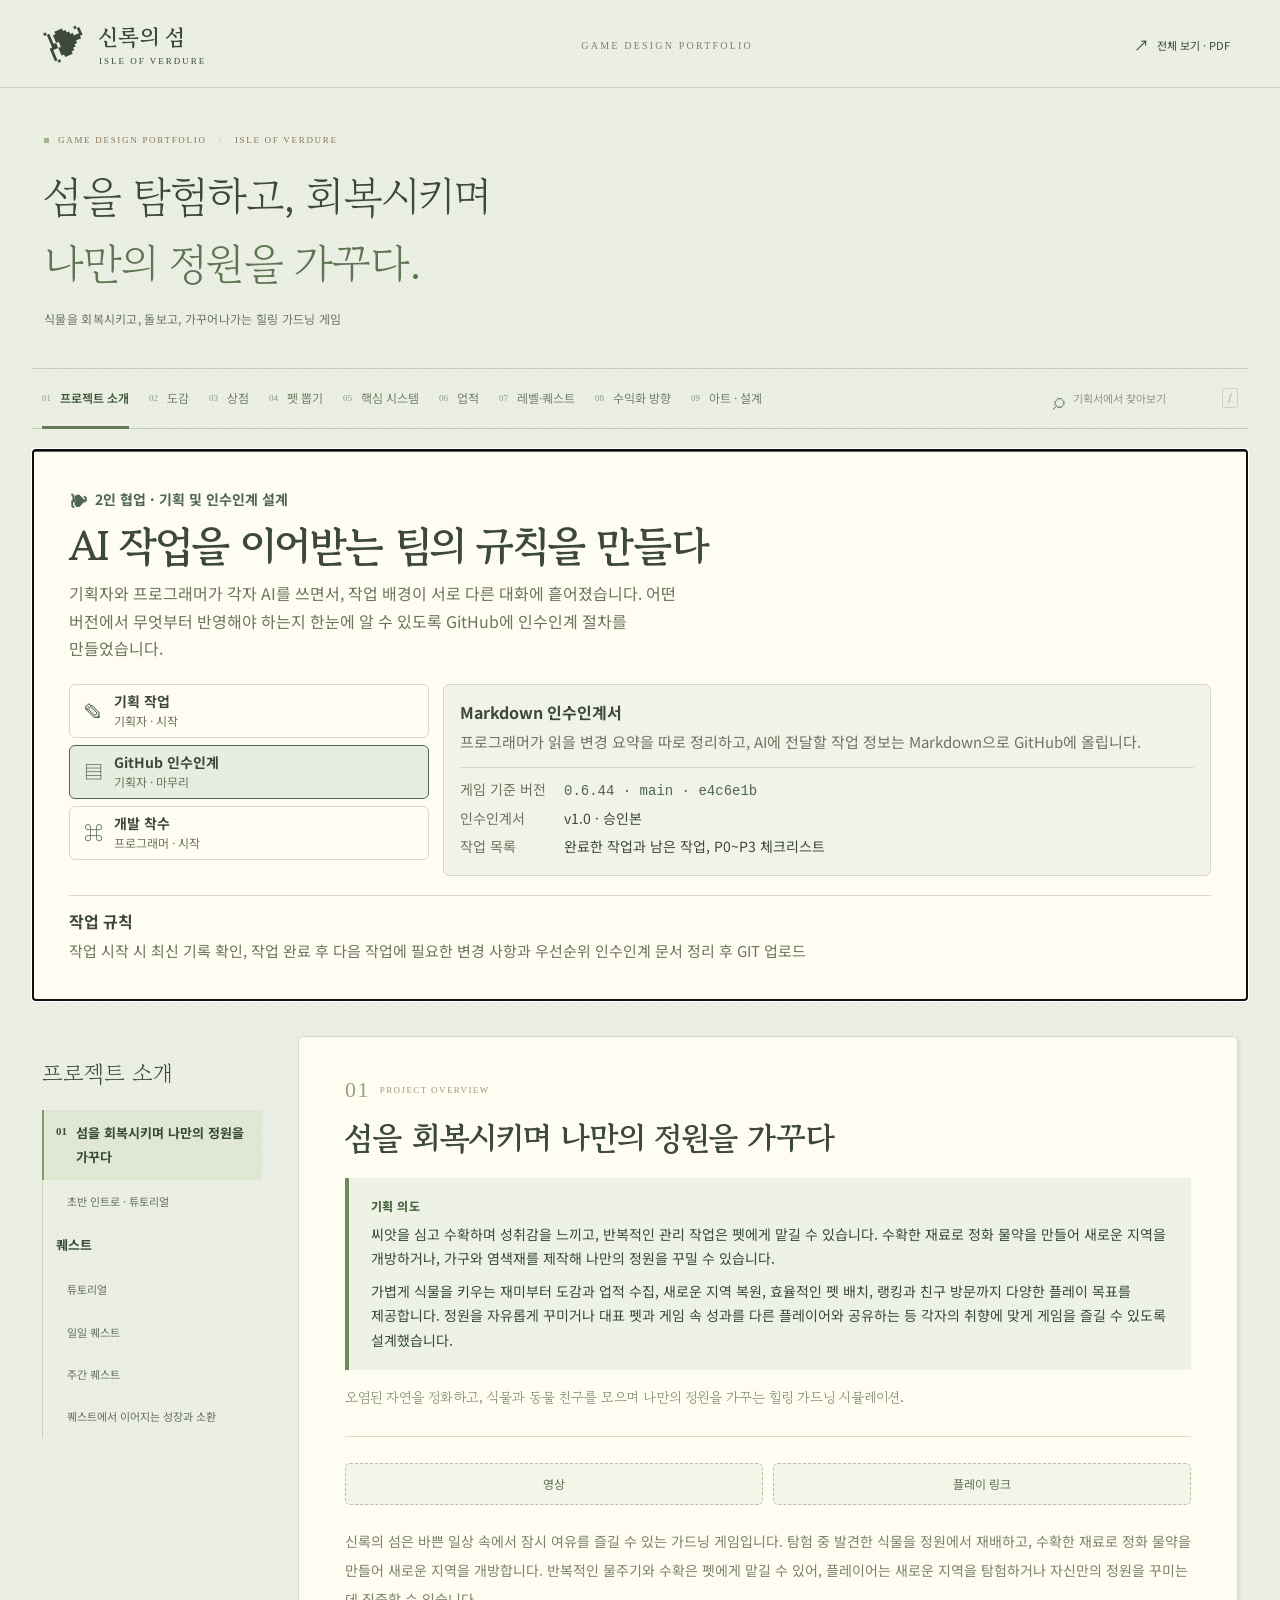
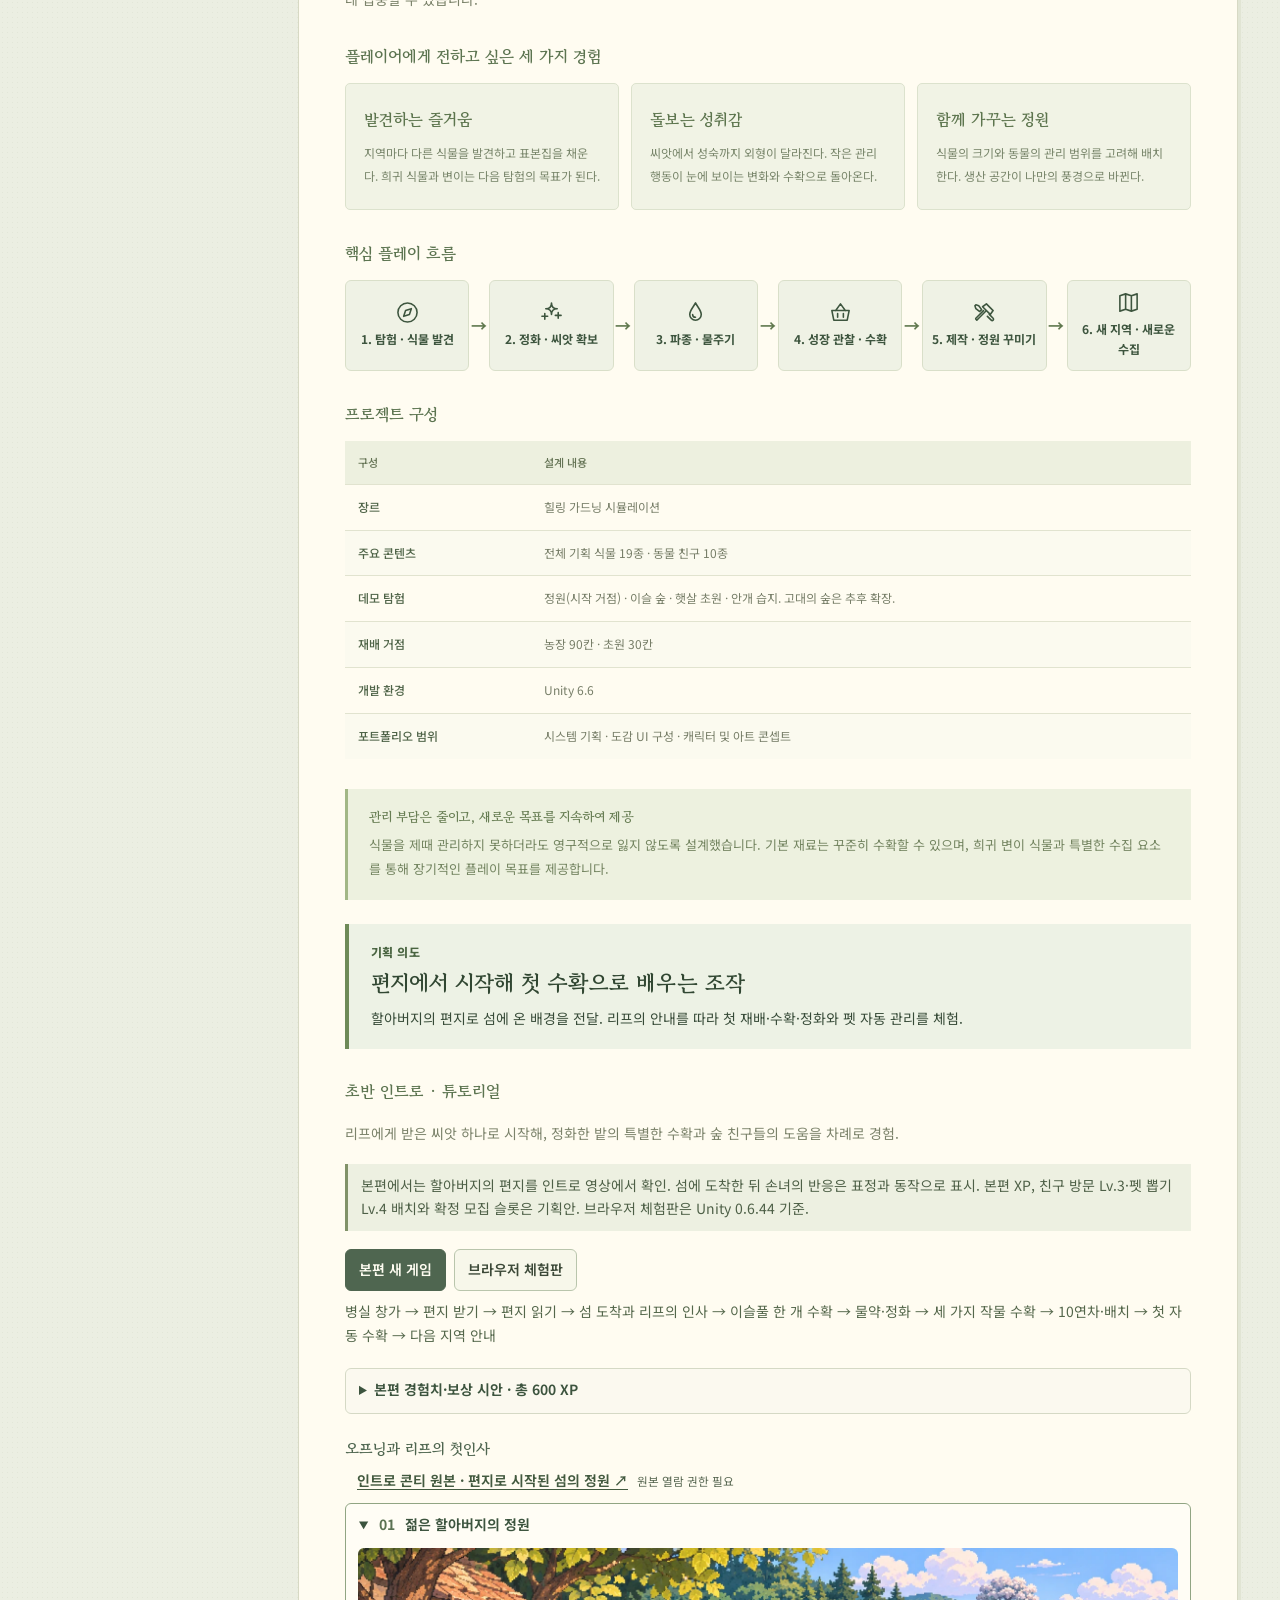
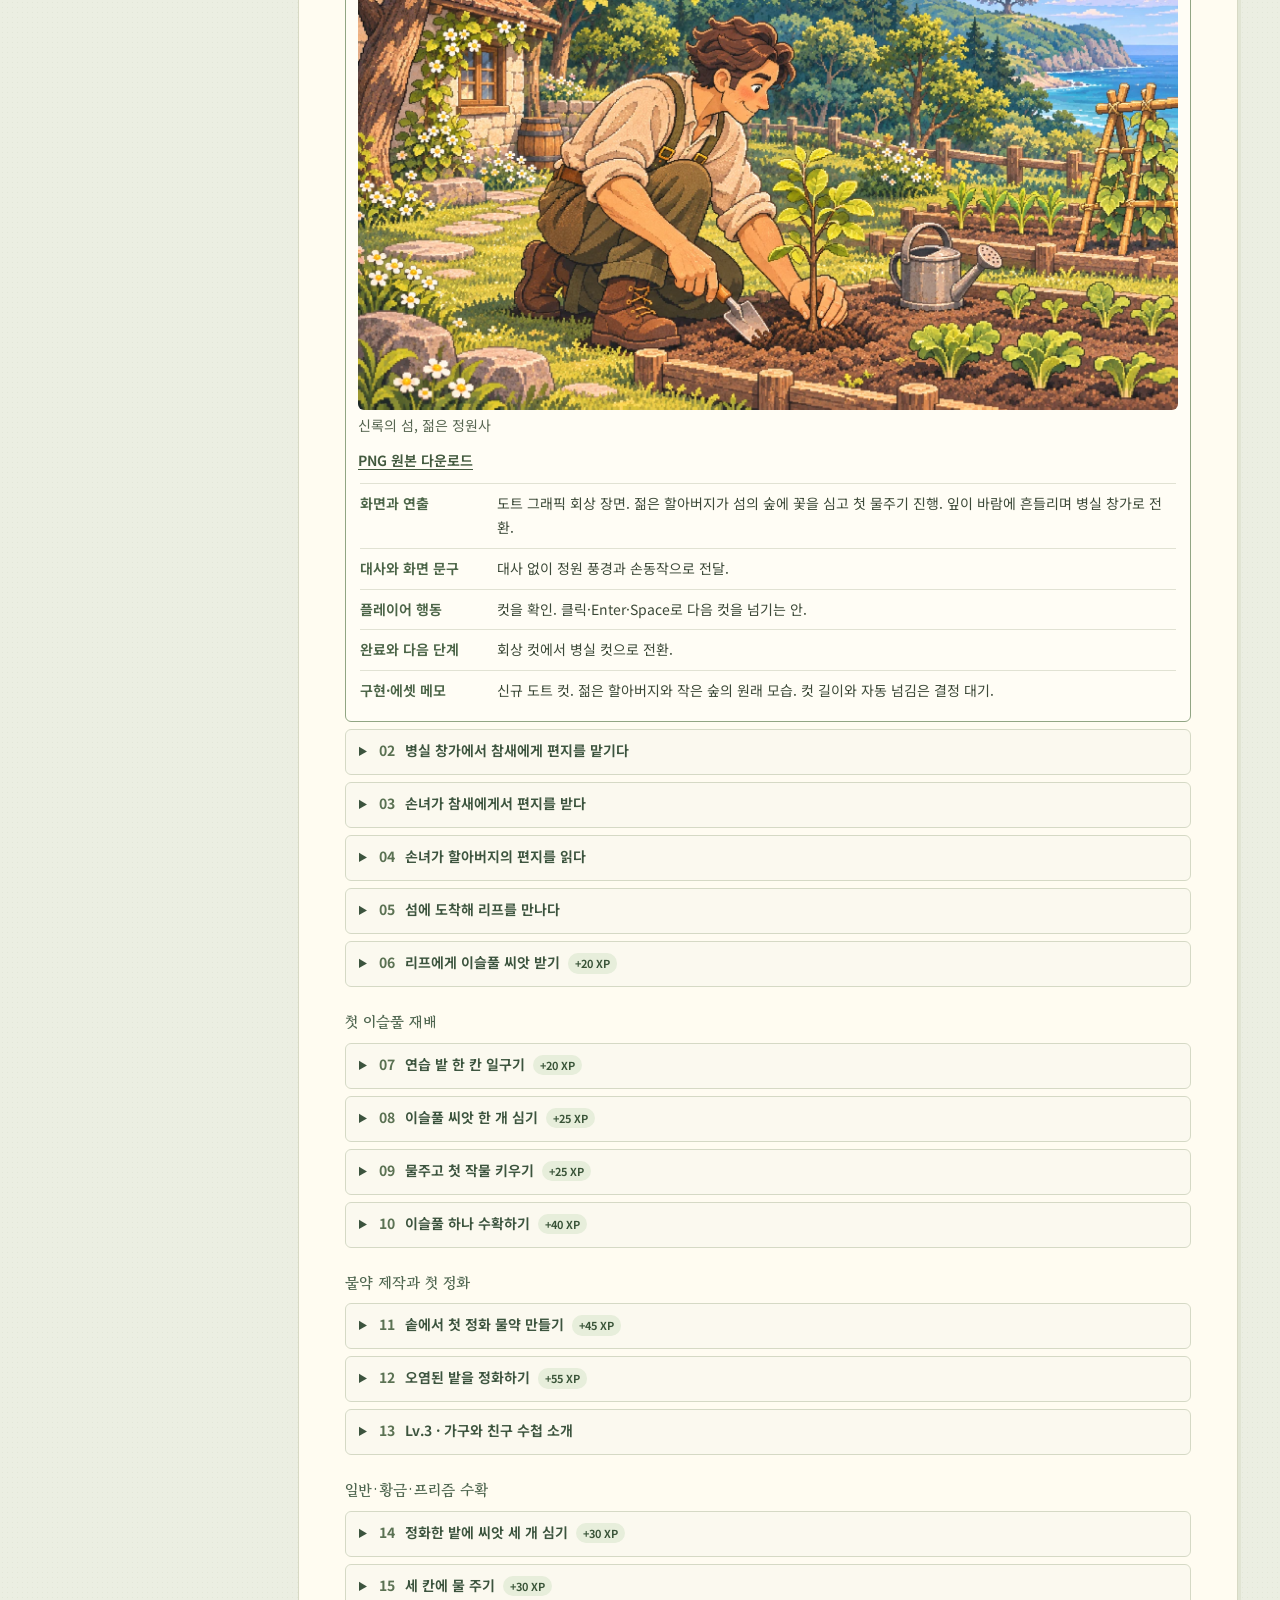
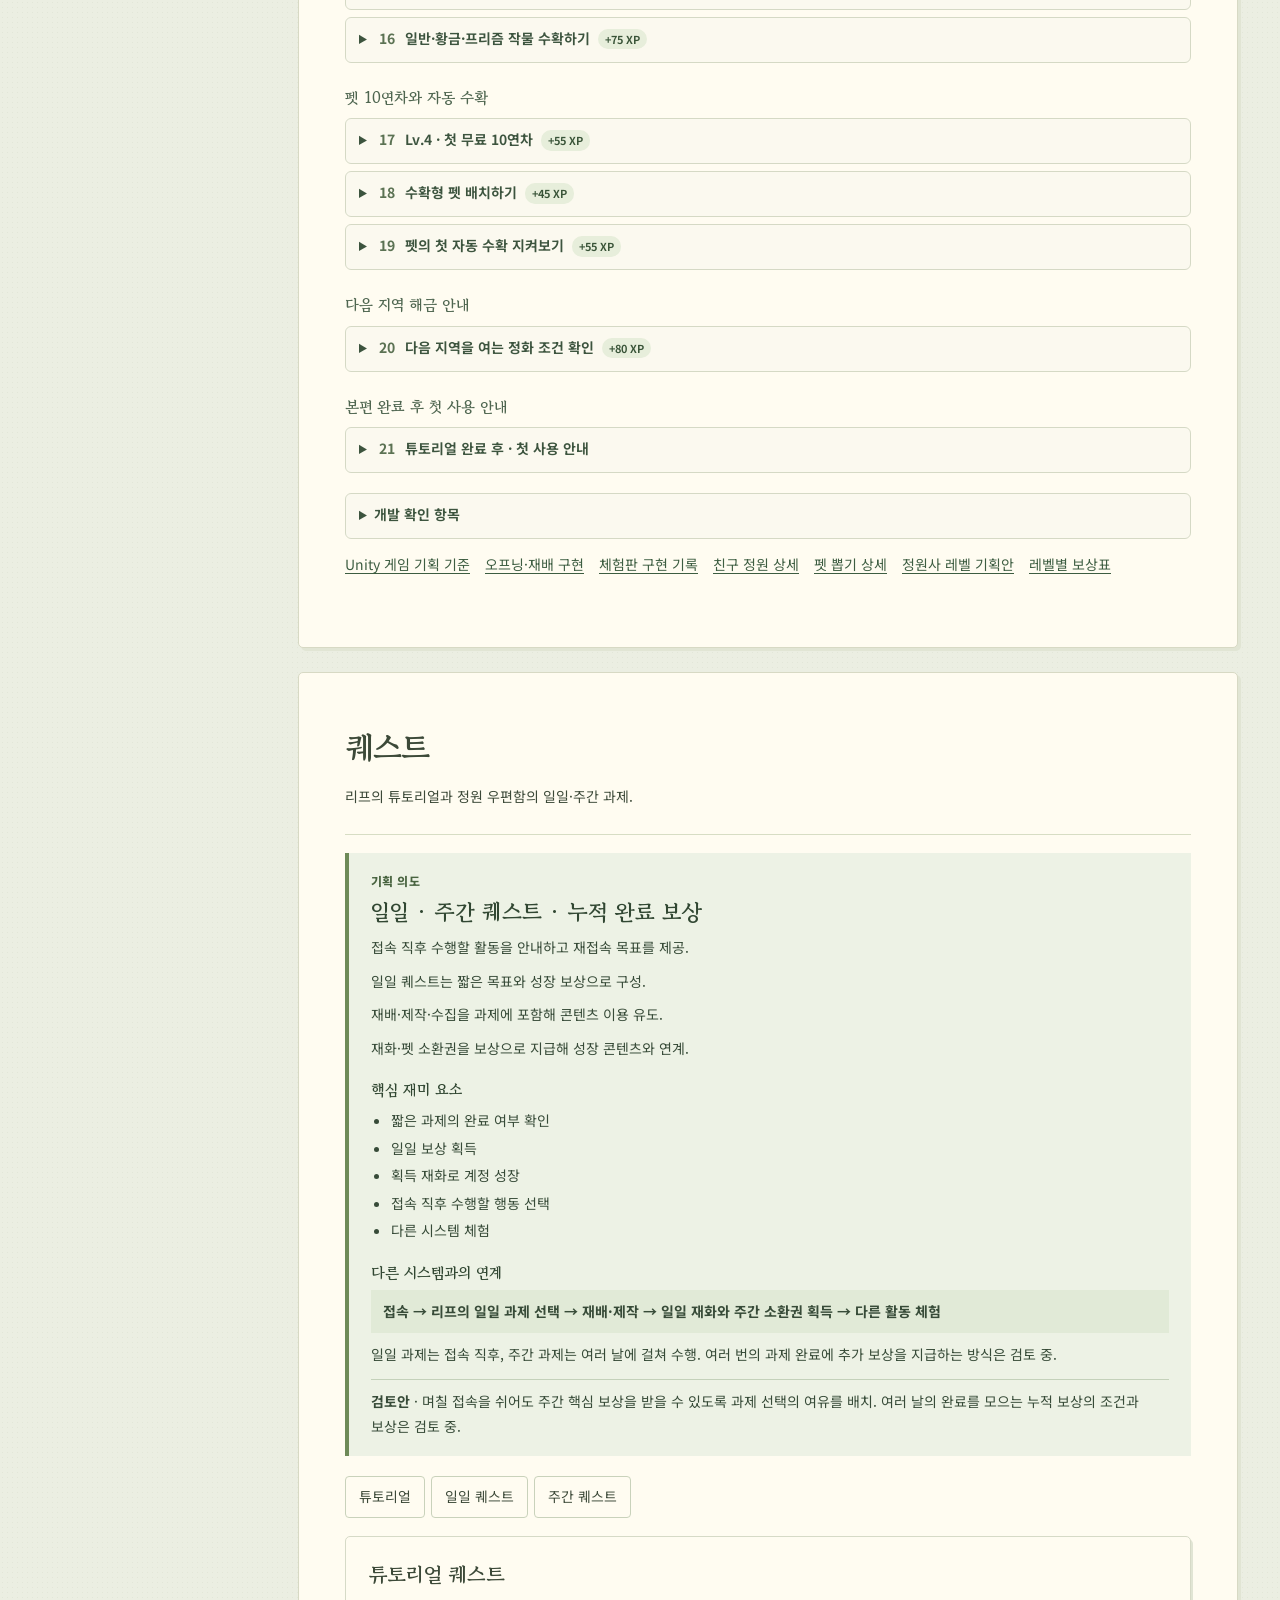
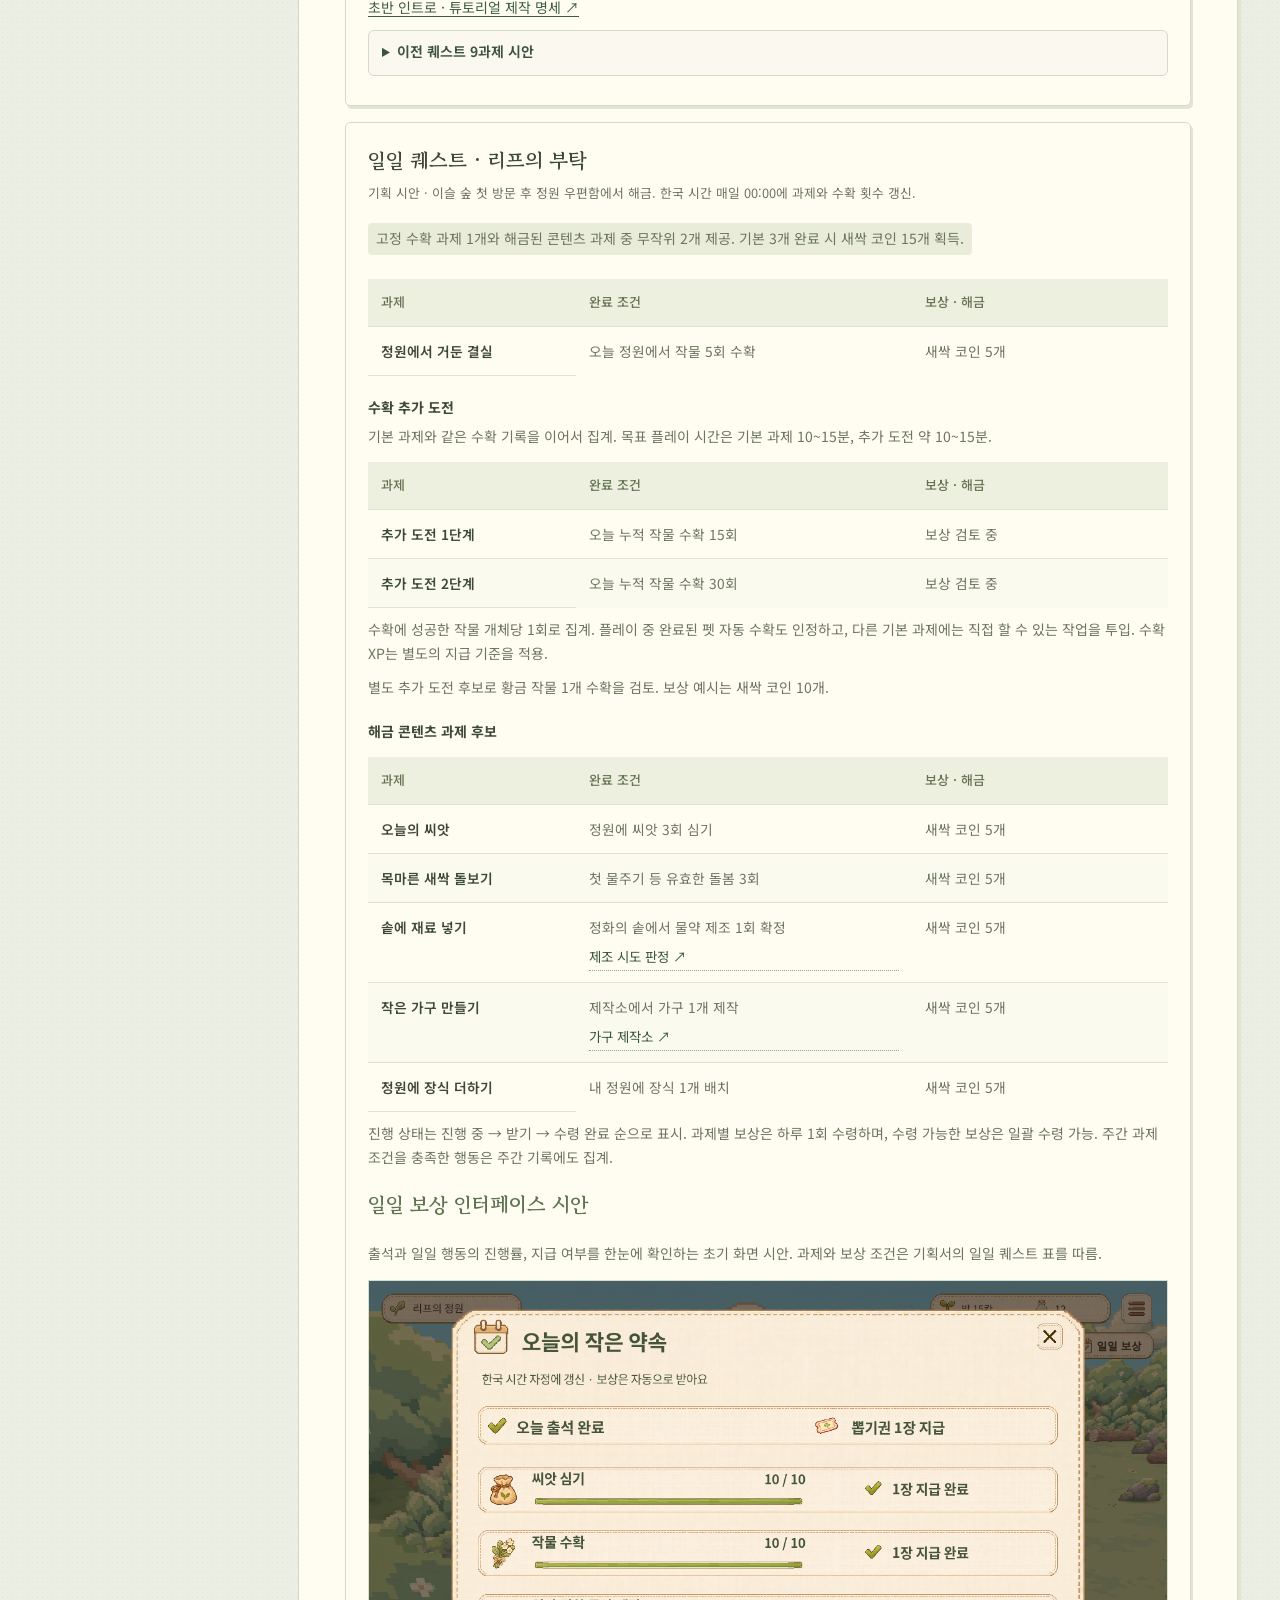
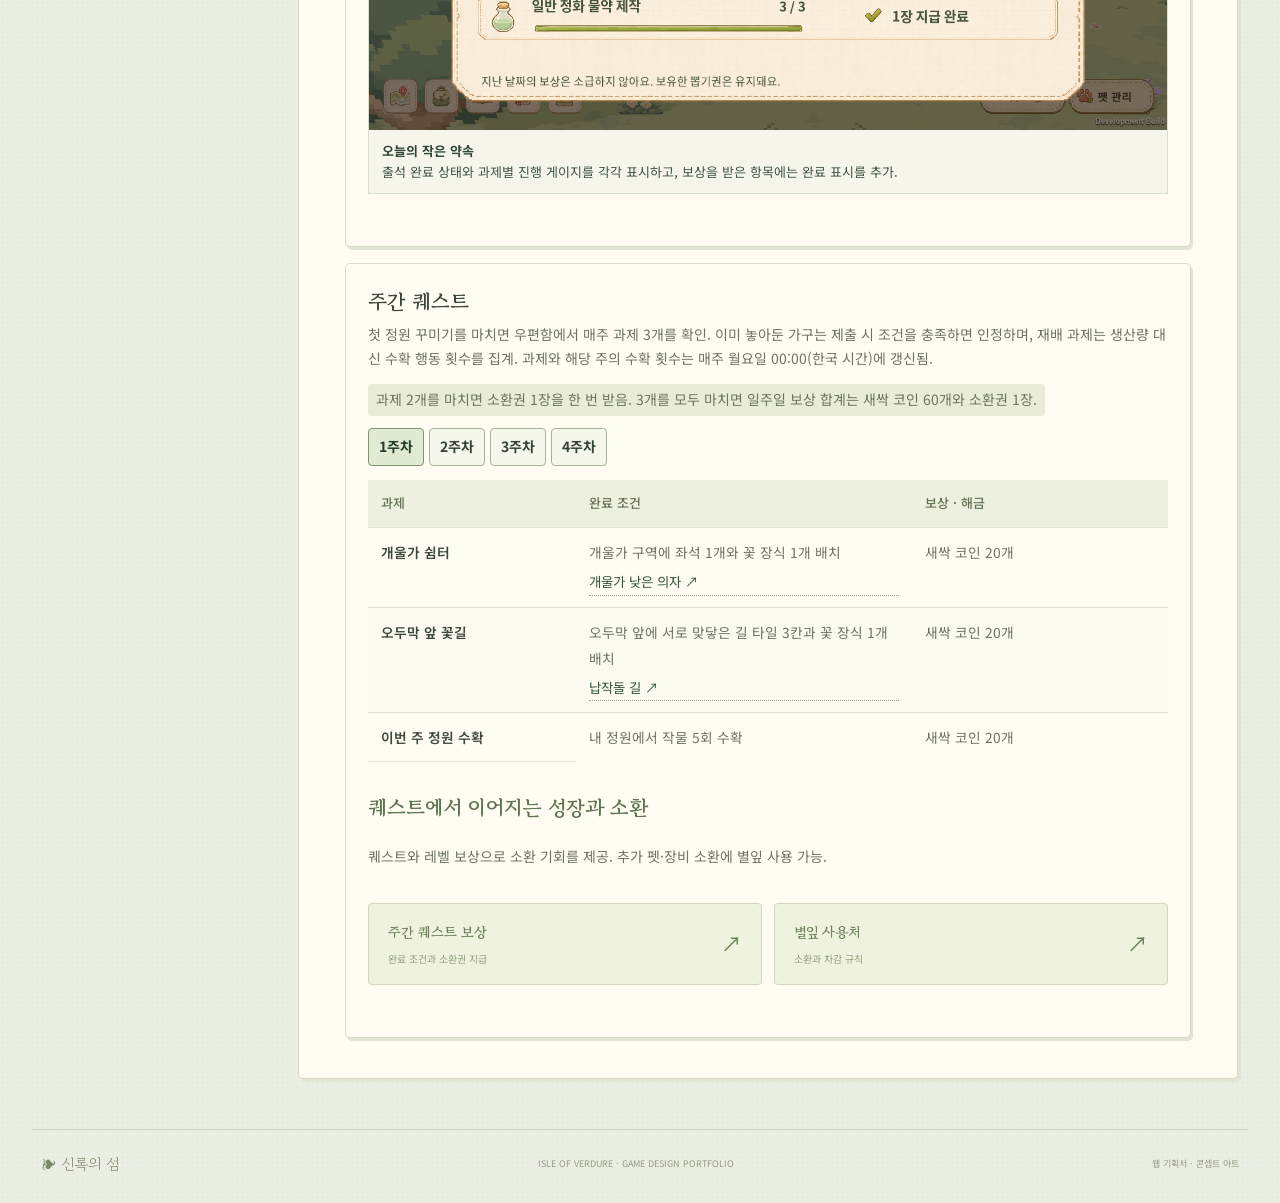
==== index.html @ 95463c9b "Update the collaboration work rules wording" ====
<!doctype html>
<html lang="ko">
<head>
  <meta charset="utf-8">
  <meta name="viewport" content="width=device-width, initial-scale=1">
  <meta name="theme-color" content="#4f6650">
  <meta name="description" content="신록의 섬 게임 기획 포트폴리오. 식물과 동물 친구의 도감, 재배·수집 시스템과 아트 방향을 소개.">
  <title>신록의 섬 — 게임 기획 포트폴리오</title>
  <link rel="icon" href="data:image/svg+xml,%3Csvg xmlns='http://www.w3.org/2000/svg' viewBox='0 0 64 64'%3E%3Crect width='64' height='64' rx='15' fill='%234f6650'/%3E%3Cpath d='M17 45C13 19 37 12 49 14C49 39 32 46 17 45Z' fill='%23e5e8bb'/%3E%3Cpath d='M17 49L40 23' stroke='%234f6650' stroke-width='3'/%3E%3C/svg%3E">
  <style>
@import url('https://fonts.googleapis.com/css2?family=Gowun+Batang:wght@400;700&family=Noto+Sans+KR:wght@400;500;600;700&display=swap');
:root{--ink:#3c4938;--ink-soft:#6c755f;--green:#4f6650;--sage:#a4b290;--cream:#f9f6eb;--paper:#fffcf1;--line:#d8d8c4;--brown:#8a7458;--muted:#8b8b79;--gold:#a78443;--serif:'Gowun Batang','Batang',Georgia,serif;--sans:'Noto Sans KR','Malgun Gothic',sans-serif}
*{box-sizing:border-box}html{scroll-behavior:smooth;scroll-padding-top:25px}body{margin:0;background:#ebeee2;color:var(--ink);font-family:var(--sans);font-size:13px;line-height:1.7;background-image:radial-gradient(#76835f12 .7px,transparent .7px);background-size:5px 5px}button,input,select{font:inherit}button,a,input,select{-webkit-tap-highlight-color:transparent}button,a{touch-action:manipulation}button{cursor:pointer}button:disabled{cursor:default}a{color:inherit;text-decoration:none}button{color:inherit}button:focus-visible,a:focus-visible,input:focus-visible,select:focus-visible{outline:2px solid #82976c;outline-offset:4px}button,input,select{border-radius:0}button{background:none;border:none}input{min-width:0}input::-webkit-search-cancel-button{cursor:pointer}h1,h2,h3,p{margin:0}button{transition:background .18s,color .18s,transform .18s}button:hover{color:#304c35}[hidden]{display:none!important}.skip-link{position:fixed;top:-80px;left:20px;background:var(--paper);padding:15px;z-index:30}.skip-link:focus{top:10px}.site-header{max-width:1392px;margin:auto;padding:23px 44px 20px;display:flex;align-items:center;justify-content:space-between;border-bottom:1px solid #cbd0be}.brand{display:flex;gap:11px;align-items:center;font-family:var(--serif);font-size:22px;font-weight:700;line-height:1.2}.brand small{font-family:Georgia,serif;font-weight:400;font-size:9px;letter-spacing:2px;display:block;padding-top:7px}.brand-mark{font-family:Georgia,serif;font-size:44px;line-height:1;transform:rotate(-23deg);font-weight:400}.header-caption{font:10px Georgia,serif;letter-spacing:2.2px;color:#7b836e}.header-actions{display:flex;align-items:center;gap:24px}.version{font-size:11px;color:var(--ink-soft);display:flex;gap:8px;align-items:center}.version i{width:4px;height:4px;background:#8a9678;border-radius:50%}.icon-button{font-size:15px;display:flex;gap:8px;align-items:center}.icon-button span{font-size:11px}main{max-width:1304px;margin:auto;padding:0 32px}.intro{display:flex;justify-content:space-between;align-items:center;padding:47px 12px 38px;gap:40px}.eyebrow{font:10px Georgia,serif;letter-spacing:1.6px;color:var(--brown);text-transform:uppercase}.intro .eyebrow{display:flex;align-items:center;gap:9px;font-size:9px;letter-spacing:1.7px}.intro .eyebrow>span:first-child{width:5px;height:5px;background:var(--sage)}.slash{color:#b4b6a1;margin:0 3px}h1{font-family:var(--serif);font-size:40px;font-weight:400;letter-spacing:-1.4px;line-height:1.5;margin-top:17px}h1 em{font-style:normal;color:#5d7553}.intro-subtitle{font-size:11px;letter-spacing:.3px;color:var(--ink-soft);margin-top:14px}.intro-note{position:relative;max-width:350px;width:32%;padding:10px 45px 10px 30px;border-left:1px solid #c8cebb;transform:rotate(-2deg)}.note-label{font:italic 15px Georgia,serif;color:#8a9778}.intro-note>p{font:15px/1.9 var(--serif);margin:15px 0 20px;color:#657258}.intro-stats{display:flex;gap:24px;font-size:10px;color:#7b826e;white-space:nowrap}.intro-stats b{font:21px Georgia,serif;color:#4f634a;padding-right:4px}.note-sprig{font:52px Georgia,serif;position:absolute;right:0;bottom:10px;color:#9ca98a;transform:rotate(-25deg)}.main-nav{display:flex;align-items:center;border-top:1px solid #c5cdb8;border-bottom:1px solid #c5cdb8;gap:29px;min-height:61px;position:relative;padding:0 10px}.main-nav>a{font-size:12px;white-space:nowrap;position:relative;align-self:stretch;display:flex;align-items:center;gap:9px;color:#758068}.main-nav>a>span{font:10px Georgia,serif;color:#8b9b7a}.main-nav>a.active{color:#3c563b;font-weight:600}.main-nav>a.active:after{content:'';position:absolute;bottom:-1px;left:0;right:0;height:3px;background:#657b57}.nav-dot{height:5px;width:5px;border-radius:50%;background:#bf9f61;display:inline-block;margin-left:-4px}.global-search{position:relative;flex:1;margin-left:auto;max-width:235px}.search-label{display:flex;align-items:center;gap:8px}.search-label>span{font-size:23px;color:#7d8d70;line-height:1}.search-label input{border:0;background:transparent;font-size:11px;width:100%;padding:6px 0;color:var(--ink)}input::placeholder{color:#919684}kbd{font:10px var(--sans);color:#8e9880;border:1px solid #ccd1bf;border-radius:3px;padding:0 5px;line-height:18px}.search-results{position:absolute;right:0;top:40px;width:340px;background:var(--paper);border:1px solid var(--line);box-shadow:0 12px 30px #2b3c2220;z-index:10;max-height:440px;overflow:auto;padding:10px}.search-result{display:block;padding:11px 12px;border-bottom:1px solid #e8e8d9;font-size:12px}.search-result:hover{background:#edf0e0}.search-result small{display:block;font-size:10px;color:var(--muted);margin-top:3px}.search-group{font-size:10px;letter-spacing:1px;color:#9b8e71;margin:9px 12px}.search-empty{padding:15px;color:var(--ink-soft)}.section-caption{display:flex;align-items:center;justify-content:space-between;margin:27px 12px 16px;color:#8b927d;font-size:10px}.section-caption>p{font:10px Georgia,serif;letter-spacing:1.3px;display:flex;align-items:center;gap:10px}.section-caption>p>span:last-child{font:11px var(--serif);letter-spacing:0;margin-left:2px;color:#727d66}.tiny-leaf{font-size:21px;color:#8a9a7b}.book{display:grid;grid-template-columns:48% 52%;border:9px solid #6e7d5c;border-radius:9px 10px 13px 10px;background:var(--paper);box-shadow:0 6px 0 #475b42,0 8px 0 #c7c6a9,0 17px 35px #39452d1c;position:relative}.book:before{content:'';position:absolute;left:48%;top:0;bottom:0;width:25px;transform:translateX(-50%);background:linear-gradient(90deg,transparent,#9c987a13,#6a67451c 48%,#68624527 50%,#9c987a0a 80%,transparent);z-index:1;pointer-events:none}.book:after{content:'';position:absolute;height:80px;width:24px;background:#a58c62;right:24px;top:-9px;clip-path:polygon(0 0,100% 0,100% 100%,50% 88%,0 100%);z-index:2;box-shadow:2px 2px 3px #665a4430}.book-page{background-color:var(--paper);background-image:radial-gradient(#aa9a7212 .65px,transparent .65px);background-size:4px 4px;padding:30px 31px 18px;position:relative;min-width:0;border-radius:2px}.catalog-page{padding-right:32px;background-color:#f9f7eb}.page-heading{display:flex;justify-content:space-between;align-items:center}.page-heading h2{font:700 23px var(--serif);margin-top:7px;letter-spacing:-.6px}.page-heading .eyebrow{font-size:8px;letter-spacing:2px;color:#92967c}.collection-count{font:italic 10px Georgia,serif;color:#9b9f88;display:flex;flex-direction:column;align-items:center}.collection-count b{font:27px Georgia,serif;color:#667956;line-height:1.3}.catalog-tabs{display:flex;gap:18px;border-bottom:1px solid #dddeca;margin-top:23px}.catalog-tabs button{font-size:11px;padding:0 0 11px;color:#929880;position:relative}.catalog-tabs button span{font:10px Georgia,serif;margin-left:3px}.catalog-tabs button.active{color:#4f6745;font-weight:600}.catalog-tabs button.active:after{content:'';position:absolute;bottom:-1px;left:0;right:0;height:2px;background:#6f845c}.plant-search{display:flex;gap:8px;align-items:center;background:#f1f0e4;border:1px solid #e2e1cf;border-radius:4px;padding:3px 9px;margin-top:16px}.plant-search>span{font-size:23px;color:#8a9879;line-height:1}.plant-search input{border:0;background:transparent;font-size:10px;width:100%;padding:6px 0;color:var(--ink);outline-offset:0}.plant-search button{padding:0 2px;font-size:17px;color:#929b82}.catalog-filters{display:flex;gap:9px;margin:9px 0 15px}.catalog-filters select{min-width:0;flex:1;background:transparent;border:0;border-bottom:1px solid #dfdfcb;font-size:10px;color:#8d947c;padding:3px 0;cursor:pointer}.plant-grid{display:grid;grid-template-columns:repeat(3,minmax(0,1fr));grid-auto-rows:99px;gap:8px}.plant-card{border:1px solid #dedfca;border-radius:5px;background:#fffdf433;position:relative;display:flex;flex-direction:column;align-items:center;justify-content:center;min-width:0;padding:3px 4px 6px;overflow:hidden}.plant-card:hover{background:#edf0dd;border-color:#b6c29e;transform:translateY(-2px)}.plant-card.selected{border:1.5px solid #879b6f;background:#eaf0da;box-shadow:inset 0 0 0 3px #f8fbec}.plant-card.selected:after{content:'';position:absolute;bottom:4px;right:4px;width:4px;height:4px;background:#7e9266}.plant-card .card-number{position:absolute;left:7px;top:5px;font:8px Georgia,serif;color:#aaa98f}.plant-card .rarity-dot{position:absolute;right:7px;top:8px;width:4px;height:4px;background:#8eaa78;transform:rotate(45deg)}.plant-card .rarity-dot.uncommon{background:#8faabd}.plant-card .rarity-dot.rare{background:#ad9db7}.plant-card .rarity-dot.legendary{background:#c3a45d}.specimen{display:block;background-image:url('botanical-specimens.png');background-size:500% 300%;background-position:var(--x) var(--y);background-repeat:no-repeat;aspect-ratio:1/1;image-rendering:pixelated;flex-shrink:0}.plant-card .specimen{width:67px;margin:1px auto 0}.plant-card .plant-name{font:11px var(--serif);margin-top:1px;white-space:nowrap}.plant-card .card-caption{font-size:7px;color:#9b9d84;line-height:1.5}.plant-slot{border:1px dashed #dfdecc;border-radius:4px;display:flex;align-items:center;justify-content:center;color:#c4c7b1;gap:5px;flex-direction:column}.plant-slot span{font:23px Georgia,serif;opacity:.65}.plant-slot small{font:italic 8px Georgia,serif;letter-spacing:.7px}.empty-state{grid-column:1/-1;grid-row:1/7;display:flex;align-items:center;justify-content:center;text-align:center;flex-direction:column;gap:12px;color:#7f8a70}.empty-state>span{font:44px Georgia,serif}.empty-state p{font:17px var(--serif)}.empty-state small{font-size:11px}.empty-state button{background:#e4e9d7;padding:8px 17px;border-radius:3px;font-size:11px}.catalog-bottom{display:flex;justify-content:space-between;align-items:center;margin:17px 0 14px;font-size:9px;color:#9b9e85;gap:6px}.text-button{font-size:10px;color:#667c52;padding:0;text-decoration:underline;text-underline-offset:4px;white-space:nowrap}.page-number{border-top:1px solid #e3e0ce;display:flex;justify-content:space-between;align-items:center;padding-top:12px;font:8px Georgia,serif;letter-spacing:1.4px;color:#a6a387}.detail-page{padding:29px 35px 18px;display:flex;flex-direction:column}.detail-topline{display:flex;align-items:center;justify-content:space-between;margin-right:24px;min-height:22px}.detail-topline .eyebrow{font-size:8px;color:#96947d;letter-spacing:1.3px}.detail-topline>span{font-size:9px;color:#96917d}.specimen-head{display:grid;grid-template-columns:1fr 175px;align-items:center;min-height:155px;padding-top:12px;gap:10px}.specimen-id{font:9px Georgia,serif;letter-spacing:1.5px;color:#9b967c;margin-bottom:7px}.specimen-head h2{font:700 32px var(--serif);line-height:1.4;letter-spacing:-1px}.specimen-head .specimen{width:170px;filter:drop-shadow(0 8px 4px #6d76440d);position:relative}.specimen-head .hero-illustration{position:relative}.hero-illustration:before{content:'';width:140px;height:140px;border:1px solid #daddc433;border-radius:50%;position:absolute;top:15px;left:15px;background:radial-gradient(ellipse,#e2e8cf80,transparent 70%)}.art-label{font:italic 8px Georgia,serif;letter-spacing:.4px;position:absolute;right:1px;bottom:6px;color:#a9a389}.species-tags{display:flex;gap:6px;flex-wrap:wrap;margin-top:12px}.badge{font-size:9px;line-height:1.7;padding:2px 7px;border-radius:3px;border:1px solid #d7ddc6;background:#eef1e3;color:#758466}.badge.uncommon{background:#e9f0f2;border-color:#d3e1e4;color:#6c919d}.badge.rare{background:#f1ecf4;border-color:#dfd4e7;color:#9a82aa}.badge.legendary{background:#f6efdb;border-color:#e5d6b2;color:#ae8c40}.badge.neutral{background:#f5f3e7;border-color:#e1decb;color:#928d73}.specimen-description{color:#868a71;font-size:10px;padding:9px 0 16px;border-bottom:1px solid #dcdcc6;min-height:42px}.detail-facts{display:grid;grid-template-columns:repeat(3,1fr);padding:15px 0;gap:0;border-bottom:1px solid #dedeca}.detail-facts>div{padding:0 12px;border-right:1px solid #e0dfcb}.detail-facts>div:first-child{padding-left:0}.detail-facts>div:last-child{border:0}.detail-facts dt{font-size:9px;color:#95967c}.detail-facts dd{margin:4px 0 0;font:18px Georgia,var(--serif);color:#687a51}.detail-facts dd small{font:9px var(--sans);color:#92967d;margin-left:4px}.growth-preview{margin-top:16px}.small-heading{display:flex;align-items:center;justify-content:space-between}.small-heading h3{font:700 13px var(--serif)}.small-heading>span{font-size:8px;color:#a19d82}.stage-track{display:grid;grid-template-columns:repeat(4,1fr);margin-top:9px;gap:3px;position:relative}.stage-track:before{content:'';position:absolute;left:10%;right:10%;top:33px;border-top:1px dashed #d4d9bd}.stage-button{display:flex;align-items:center;flex-direction:column;gap:2px;padding:5px 0;border-radius:4px;position:relative;font-size:9px;color:#96997e}.stage-button.active{background:#e9edda;color:#637b4f}.stage-image{width:48px;height:49px;display:flex;align-items:flex-end;justify-content:center;position:relative}.stage-image .specimen{width:49px;transform-origin:center bottom;filter:saturate(.8)}.stage-button[data-stage='2'] .specimen{transform:scale(.58);filter:saturate(.6)}.stage-button[data-stage='3'] .specimen{transform:scale(1);filter:saturate(1)}.seed-art{display:flex;align-items:flex-end;justify-content:center;width:40px;height:40px;border-bottom:3px solid #aa9272;padding-bottom:1px}.seed-art svg{height:30px;width:30px}.stage-button small{font:7px Georgia,var(--serif);color:#a6a18a}.stage-description{font-size:9px;color:#888f75;padding:9px 10px;background:#f2f2e5;border-left:2px solid #bdc9a3;min-height:39px;margin-top:8px;line-height:1.7}.stage-description b{color:#697f54;font-weight:500}.detail-tabs{display:flex;gap:22px;border-bottom:1px solid #dadcc3;margin-top:21px}.detail-tabs button{font-size:11px;color:#9b9b80;padding:0 0 9px;position:relative}.detail-tabs button.active{color:#667e51}.detail-tabs button.active:after{content:'';height:2px;position:absolute;bottom:-1px;left:0;right:0;background:#81956b}.detail-tab-panel{padding:6px 0 0;min-height:237px}.info-row{display:grid;grid-template-columns:93px 1fr;gap:8px;padding:9px 0;border-bottom:1px dashed #e4e1cc;font-size:10px;align-items:start}.info-row>dt{color:#919378;display:flex;align-items:center;gap:6px}.info-row>dt .info-icon{color:#a1ad88;font:13px Georgia,serif;width:14px;text-align:center}.info-row>dd{margin:0;color:#687256;line-height:1.8}.inline-pending{color:#a89573;font-size:9px;display:inline-block;border-bottom:1px dotted #c6b99b}.pending-note{font-size:9px;color:#a29b80;line-height:1.7;margin:9px 0}.grandpa-memo{margin-top:15px;background:#eeeeda;border:1px solid #e1e2c7;border-radius:3px;padding:12px 14px;position:relative}.grandpa-memo:before{content:'';position:absolute;top:-5px;left:45%;height:10px;width:36px;background:#e2dfc5b0;transform:rotate(-4deg)}.grandpa-memo h3{font:11px var(--serif);color:#7c8666;display:flex;gap:6px;align-items:center}.grandpa-memo p{font:11px/1.8 var(--serif);color:#9a9d82;margin-top:6px}.detail-navigation{display:flex;justify-content:space-between;align-items:center;gap:8px;margin-top:auto;padding:18px 0 13px;font-size:9px;color:#9b9d81}.detail-navigation button{font-size:10px;padding:3px 0}.detail-navigation button:disabled{opacity:.3}.detail-navigation>span{font:9px Georgia,serif;color:#9b9b80;letter-spacing:1px}.book-under{display:flex;justify-content:space-between;align-items:center;gap:15px;font-size:9px;color:#8d957d;margin:20px 11px 30px}.reading-paths{display:grid;grid-template-columns:repeat(3,1fr);gap:28px;margin:38px 10px 40px}.reading-paths>a{display:flex;align-items:center;gap:13px;padding:21px 0;border-top:1px solid #c5cdb6;border-bottom:1px solid #c5cdb6;transition:transform .2s}.reading-paths>a:hover{transform:translateY(-3px)}.path-icon{font:31px Georgia,serif;color:#8c9b77;min-width:32px}.reading-paths small{font:7px Georgia,serif;letter-spacing:1.2px;color:#9b9b81}.reading-paths h3{font:14px var(--serif);margin:4px 0 6px}.reading-paths p{font-size:9px;color:#949983}.reading-paths>a>span:last-child{margin-left:auto;font-size:17px;color:#8e9b7d}footer{display:flex;align-items:center;justify-content:space-between;border-top:1px solid #cbd1bf;padding:23px 9px 30px;gap:16px;font-size:9px;color:#939a83}.footer-brand{font:15px var(--serif);color:#7b8a6b}footer i{font-style:normal;margin:0 5px;color:#aeb59e}.overview-panel{background:var(--paper);border:1px solid var(--line);padding:25px;margin:25px 0;border-radius:5px}.panel-heading{display:flex;justify-content:space-between;align-items:center;margin-bottom:18px}.panel-heading h2{font:20px var(--serif)}.table-scroll{overflow-x:auto;max-width:100%;margin:14px 0 10px;scrollbar-color:#bcc4a6 #f4f3e7;scrollbar-width:thin}table{border-collapse:collapse;width:100%;text-align:left;font-size:11px;line-height:1.9}th{font-weight:500;color:#647354;background:#edf0df;white-space:nowrap;font-size:10px}th,td{padding:11px 13px;border-bottom:1px solid #e1e3cf;vertical-align:top}td{color:#777e68}tr:last-child td{border-bottom:0}td:first-child{color:#4f6448;font-weight:500}tbody tr:nth-child(even){background:#f6f6ea70}tbody a{border-bottom:1px dotted #9aa889}tbody tr:hover{background:#eff1e2}.table-scroll .badge{white-space:nowrap}.document-layout{display:grid;grid-template-columns:220px minmax(0,1fr);gap:36px;margin:35px 10px 50px;align-items:start}.document-sidebar{position:sticky;top:25px;padding:12px 0}.document-sidebar>.eyebrow{font-size:8px;color:#8c977b}.document-sidebar>h2{font:21px var(--serif);margin:8px 0 20px}.document-sidebar nav{display:flex;flex-direction:column;border-left:1px solid #cad1bb}.document-sidebar nav>a{display:flex;gap:9px;padding:9px 13px;color:#8e977e;font-size:10px;position:relative}.document-sidebar nav>a>span{font:9px Georgia,serif;padding-top:4px;color:#a3aa92}.document-sidebar nav>a.active{background:#e0e7d2;color:#4a6542}.document-sidebar nav>a.active:before{content:'';height:100%;width:3px;position:absolute;left:-2px;top:0;background:#84996d}.document-sidebar nav>a:hover{color:#4a6542;background:#e6ebda}.sidebar-note{display:flex;gap:10px;padding:18px 10px;color:#8f977e;font-size:10px;margin-top:17px;border-top:1px solid #cbd2bd}.sidebar-note>span{font-size:24px;color:#9aa788}.sidebar-note b{color:#818c6f;font-weight:400}.sidebar-note small{color:#a2a88f;font-size:9px}.document-paper{background:var(--paper);border:1px solid #d7d9c4;border-radius:5px;box-shadow:3px 3px 0 #e1e5d4;padding:40px 46px;min-width:0;min-height:600px;background-image:radial-gradient(#aa9a720c .65px,transparent .65px);background-size:4px 4px}.chapter-header{border-bottom:1px solid #d7ddc4;padding-bottom:25px;margin-bottom:26px}.chapter-kicker{display:flex;gap:10px;align-items:center;font:9px Georgia,serif;letter-spacing:1.4px;color:#9b9c81}.chapter-kicker .chapter-number{font:22px Georgia,serif;color:#95a27e}.chapter-header h2{font:700 29px var(--serif);letter-spacing:-.8px;margin:10px 0 13px;line-height:1.5}.chapter-header>p{color:#90957c;font:13px/1.8 var(--serif)}.chapter-meta{font-size:9px;color:#a29f85;display:flex;gap:12px;margin-top:16px}.doc-block{margin:24px 0}.doc-block>h3{font:700 16px var(--serif);margin-bottom:13px;color:#5c7450}.doc-paragraph{font-size:12px;line-height:2.05;color:#7c836b;margin:16px 0}.doc-list{padding-left:18px;margin:10px 0;color:#7c836b;font-size:12px;line-height:2.1}.doc-list li{padding-left:4px;margin-bottom:5px}.doc-list li::marker{color:#9baa83}.doc-note{padding:18px 21px;border-left:3px solid #a2b786;background:#edf1df;margin:24px 0}.doc-note h3{font:700 13px var(--serif);margin-bottom:7px;color:#687e54}.doc-note p{font-size:11px;line-height:1.95;color:#81906e}.doc-note.gold{background:#f4efdf;border-color:#c9b37d}.doc-note.gold h3{color:#9a814d}.doc-note.gold p{color:#9d906e}.flow-grid{display:grid;grid-template-columns:repeat(2,minmax(0,1fr));gap:8px}.flow-step{padding:12px 13px;background:#f1f3e7;border:1px solid #e2e6d1;border-radius:3px;color:#7b8769;font-size:11px;display:flex;align-items:center;gap:12px}.flow-step span{font:12px Georgia,serif;color:#a1ad8b}.roadmap{display:flex;flex-direction:column;gap:18px}.roadmap-phase{border:1px solid #dce1c9;padding:23px;background:#f8f9ee}.roadmap-phase>span{font:10px Georgia,var(--serif);color:#9aab80;letter-spacing:2px}.roadmap-phase>h3{font:700 20px var(--serif);margin:8px 0 16px}.roadmap-phase .doc-list{font-size:11px;margin:0}.chapter-pagination{display:flex;justify-content:space-between;gap:15px;border-top:1px solid #dce0ca;padding-top:22px;margin-top:36px;font-size:10px;color:#8b9778}.chapter-pagination a{display:flex;gap:8px;align-items:center}.chapter-pagination a:hover{color:#465f3c}.chapter-end{font:8px Georgia,serif;text-align:center;letter-spacing:1.5px;color:#b1af92;margin-top:25px}.print-document{display:none}#toast{position:fixed;left:50%;bottom:30px;transform:translateX(-50%);background:#4f6649;color:#f5f5e5;border-radius:5px;padding:12px 24px;box-shadow:0 5px 20px #34442a25;font-size:12px;z-index:30}
.document-sidebar nav>a{font-size:11px}.doc-paragraph{font-size:14px}.doc-list{font-size:13px}.doc-block table{font-size:12px}.doc-block th{font-size:11px}.doc-note p{font-size:12px}.info-row{font-size:11px}.specimen-description{font-size:11px}
@media(min-width:1400px){.intro{padding-top:51px;padding-bottom:43px}.plant-grid{grid-auto-rows:108px}.plant-card .specimen{width:74px}.detail-tab-panel{min-height:278px}.specimen-head{min-height:170px}.specimen-head .specimen{width:180px}.specimen-head{grid-template-columns:1fr 180px}}
@media(max-width:1100px){.site-header{padding:20px 28px}.header-caption{display:none}.main-nav{gap:19px}.main-nav>a{font-size:11px}.main-nav>a>span{display:none}.global-search{max-width:190px}.book-page{padding-left:23px;padding-right:23px}.detail-page{padding-left:28px;padding-right:26px}.specimen-head{grid-template-columns:1fr 140px}.specimen-head .specimen{width:140px}.specimen-head h2{font-size:29px}.hero-illustration:before{width:110px;height:110px}.info-row{grid-template-columns:80px 1fr}.detail-tabs{gap:17px}.plant-grid{grid-auto-rows:94px}.plant-card .specimen{width:60px}.catalog-bottom{font-size:8px}.catalog-bottom button{font-size:9px}.detail-navigation{padding-top:12px}.reading-paths{gap:20px}.reading-paths>a{gap:8px}.reading-paths h3{font-size:12px}.reading-paths p{font-size:8px}.path-icon{font-size:26px;min-width:25px}.document-layout{grid-template-columns:190px minmax(0,1fr);gap:22px}.document-paper{padding:32px}.document-sidebar nav>a{font-size:9px}}
@media(max-width:860px){main{padding:0 20px}.intro{padding:32px 7px}.intro h1{font-size:34px}.intro-note{width:36%;padding-left:20px;padding-right:0}.intro-note p{font-size:12px}.intro-stats{gap:13px}.note-sprig{display:none}.main-nav{flex-wrap:wrap;gap:0;justify-content:space-between;padding:0 5px}.main-nav>a{padding:18px 0;align-self:auto}.global-search{max-width:100%;flex-basis:100%;border-top:1px solid #d3d8c6}.search-label{padding:5px 0}.search-results{width:100%;top:40px}.book{grid-template-columns:45% 55%;border-width:7px}.book:before{left:45%}.book-page{padding-left:17px;padding-right:17px}.detail-page{padding-left:24px;padding-right:21px}.page-heading h2{font-size:19px}.collection-count b{font-size:23px}.catalog-tabs{gap:11px}.catalog-tabs button{font-size:9px}.plant-grid{gap:5px;grid-auto-rows:88px}.plant-card .specimen{width:53px}.plant-card .plant-name{font-size:9px}.plant-card .card-number{font-size:6px;left:5px}.plant-card .card-caption{font-size:6px}.plant-search input{font-size:9px}.catalog-filters{gap:5px}.catalog-filters select{font-size:8px}.catalog-bottom{flex-wrap:wrap;gap:9px}.detail-topline .eyebrow{font-size:7px}.detail-topline>span{font-size:8px}.specimen-head{grid-template-columns:1fr 105px;min-height:133px}.specimen-head .specimen{width:110px}.specimen-head h2{font-size:26px}.hero-illustration:before{width:90px;height:90px}.specimen-description{font-size:9px}.species-tags{gap:3px}.badge{font-size:8px;padding:2px 5px}.detail-facts>div{padding:0 8px}.detail-facts dt{font-size:8px}.detail-facts dd{font-size:16px}.detail-facts dd small{font-size:8px}.small-heading>span{font-size:7px}.stage-button{font-size:8px}.stage-image{width:41px;height:44px}.stage-image .specimen{width:43px}.stage-button small{font-size:6px}.stage-track:before{top:28px}.detail-tabs{gap:18px}.detail-tabs button{font-size:10px}.info-row{font-size:9px;grid-template-columns:74px 1fr;padding:8px 0}.pending-note{font-size:8px}.grandpa-memo{margin-top:12px;padding:11px}.grandpa-memo p{font-size:10px}.detail-tab-panel{min-height:215px}.book-under{font-size:8px}.reading-paths{gap:13px}.reading-paths>a{align-items:start}.reading-paths small{font-size:6px}.reading-paths h3{font-size:11px}.reading-paths p{font-size:7px}.path-icon{display:none}footer{flex-wrap:wrap}.document-layout{grid-template-columns:160px minmax(0,1fr);gap:16px;margin-left:0;margin-right:0}.document-sidebar nav>a{font-size:8px;padding:8px}.document-sidebar h2{font-size:19px}.document-paper{padding:28px 24px}.chapter-header h2{font-size:25px}.doc-block table{font-size:10px}.doc-block th,.doc-block td{padding:9px}.doc-paragraph,.doc-list{font-size:11px}.chapter-pagination{font-size:9px}}
@media(max-width:650px){.site-header{padding:17px 22px}.brand{font-size:19px;gap:7px}.brand-mark{font-size:36px}.brand small{font-size:7px}.header-actions{gap:15px}.version{font-size:9px;gap:6px}.icon-button span{display:none}.icon-button{font-size:21px}main{padding:0 16px}.intro{padding:28px 4px 25px;gap:20px;align-items:flex-start}.intro .eyebrow{font-size:7px;letter-spacing:.8px}.intro h1{font-size:29px;letter-spacing:-1px;margin-top:14px}.intro-subtitle{font-size:9px;margin-top:12px}.intro-note{display:none}.main-nav>a{font-size:10px;padding:16px 0}.main-nav{gap:0}.section-caption{margin:22px 2px 14px}.section-caption>p{font-size:8px;gap:5px}.section-caption>p>span:last-child{font-size:10px}.section-caption>span{display:none}.book{display:flex;flex-direction:column;border:6px solid #718261;box-shadow:0 4px 0 #4f6449,0 5px 0 #c7c6a9,0 12px 25px #39452d15}.book:before{display:none}.book:after{width:20px;right:18px;height:66px;top:-6px}.catalog-page{padding:25px 20px 14px}.page-heading{padding-right:25px}.page-heading h2{font-size:24px}.page-heading .eyebrow{font-size:8px}.collection-count b{font-size:26px}.catalog-tabs{gap:24px;margin-top:20px}.catalog-tabs button{font-size:11px}.plant-search{margin-top:16px}.plant-search input{font-size:11px}.catalog-filters{gap:12px;margin-bottom:16px}.catalog-filters select{font-size:10px}.plant-grid{gap:7px;grid-auto-rows:100px}.plant-card .specimen{width:65px}.plant-card .plant-name{font-size:11px}.plant-card .card-number{font-size:8px;left:7px}.plant-card .card-caption{font-size:7px}.catalog-bottom{font-size:9px;flex-wrap:nowrap;margin-top:17px}.catalog-bottom button{font-size:10px}.detail-page{padding:27px 23px 18px;border-top:2px solid #d2d1b4;border-radius:0 0 3px 3px;box-shadow:inset 0 7px 12px #77744a08}.detail-topline{margin-right:0}.detail-topline .eyebrow{font-size:8px}.detail-topline>span{font-size:9px}.specimen-head{grid-template-columns:1fr 145px;min-height:168px}.specimen-head .specimen{width:150px}.specimen-head h2{font-size:30px}.species-tags{gap:5px}.badge{font-size:9px}.hero-illustration:before{width:120px;height:120px}.specimen-description{font-size:10px}.detail-facts{padding:16px 0}.detail-facts dt{font-size:9px}.detail-facts dd{font-size:19px}.detail-facts dd small{font-size:9px}.small-heading h3{font-size:14px}.small-heading>span{font-size:8px}.stage-track{margin-top:13px}.stage-image{width:50px;height:54px}.stage-image .specimen{width:53px}.stage-button{font-size:9px}.stage-button small{font-size:7px}.stage-track:before{top:36px}.stage-description{font-size:10px;min-height:50px}.detail-tabs{margin-top:24px;gap:26px}.detail-tabs button{font-size:12px}.info-row{font-size:11px;grid-template-columns:88px 1fr;padding:10px 0}.pending-note{font-size:9px}.detail-tab-panel{min-height:230px}.grandpa-memo{padding:15px;margin-top:16px}.grandpa-memo h3{font-size:12px}.grandpa-memo p{font-size:11px}.detail-navigation{padding:21px 0 16px;font-size:10px}.detail-navigation button{font-size:11px}.page-number{font-size:8px}.book-under{display:block;font-size:8px;margin:19px 5px 20px}.book-under span{display:block;line-height:2}.reading-paths{grid-template-columns:1fr;gap:0;margin:23px 5px 30px}.reading-paths>a{padding:18px 4px;align-items:center}.reading-paths>a+a{border-top:0}.path-icon{display:block;font-size:29px;min-width:32px}.reading-paths>a{gap:15px}.reading-paths small{font-size:7px}.reading-paths h3{font-size:14px}.reading-paths p{font-size:10px}footer{padding:20px 5px 25px;gap:10px}footer>p{font-size:8px}footer>span{width:100%;font-size:8px}.document-layout{display:flex;flex-direction:column;margin:24px 0 30px;gap:20px}.document-sidebar{position:static;padding:0;width:100%}.document-sidebar>.eyebrow,.document-sidebar>h2,.sidebar-note{display:none}.document-sidebar nav{display:flex;flex-direction:row;gap:6px;border:0;overflow:auto;padding:0 0 10px;scrollbar-width:thin}.document-sidebar nav>a{font-size:10px;padding:8px 12px;background:#e5ebd8;white-space:nowrap;border-radius:3px}.document-sidebar nav>a>span{font-size:9px}.document-sidebar nav>a.active{background:#718762;color:#fffef2}.document-sidebar nav>a.active span{color:#e1e9ce}.document-sidebar nav>a.active:before{display:none}.document-paper{width:100%;padding:25px 21px}.chapter-header h2{font-size:24px;margin:12px 0}.chapter-header>p{font-size:12px}.chapter-header{padding-bottom:22px}.doc-paragraph{font-size:12px;line-height:2}.doc-block>h3{font-size:15px}.doc-list{font-size:11px}.doc-block table{min-width:360px;font-size:10px}.doc-block th,.doc-block td{padding:10px}.doc-note{padding:15px 17px}.doc-note h3{font-size:12px}.doc-note p{font-size:11px}.flow-grid{grid-template-columns:1fr}.flow-step{font-size:11px}.roadmap-phase{padding:19px}.chapter-pagination{font-size:9px;flex-wrap:wrap}.overview-panel{padding:19px 15px}.panel-heading h2{font-size:17px}.overview-panel table{min-width:680px}.search-results{max-height:330px}#toast{width:max-content;max-width:90%;font-size:11px;text-align:center}}
.catalog-summary{display:flex;align-items:center;justify-content:space-between;gap:10px;border-bottom:1px solid #dddeca;padding:15px 0 11px;margin-top:8px;color:#7c8b69;font-size:11px}.catalog-summary b{font-weight:500;color:#536f44;margin-left:7px}.catalog-summary small{font-size:9px;color:#9ba287}.document-sidebar{max-height:calc(100vh - 40px);overflow-y:auto;scrollbar-width:thin;scrollbar-color:#bdc8a7 transparent}@media(max-width:650px){.document-sidebar{max-height:none;overflow:visible}.catalog-summary small{font-size:8px}}
.source-tag{display:inline-block;padding:2px 7px;border:1px solid #cdd7bd;background:#eef2e3;font:9px/1.8 var(--sans);color:#71825d;white-space:nowrap;border-radius:3px;flex-shrink:0}.source-tag.proposal{background:#f1eddf;border-color:#dfd5b9;color:#988352}.source-tag.pending{background:#f5ede2;border-color:#e4d6bf;color:#a08a63}.block-heading{display:flex;align-items:center;justify-content:space-between;gap:12px;margin-bottom:13px;flex-wrap:wrap}.block-heading h3{font:700 16px/1.65 var(--serif);color:#5c7450}.requirement-card{border:1px solid #d4dcc4;border-radius:4px;background:#f9faee;margin:25px 0}.requirement-card>summary{list-style:none;display:flex;align-items:center;gap:10px;padding:15px 18px;background:#edf1df;cursor:pointer}.requirement-card>summary::-webkit-details-marker{display:none}.requirement-card>summary:after{content:'−';font-size:16px;color:#82976b;margin-left:auto}.requirement-card:not([open])>summary:after{content:'+'}.requirement-id{font:11px Georgia,serif;color:#85986c;white-space:nowrap}.requirement-card>summary h3{font:700 15px/1.7 var(--serif);color:#526b44}.requirement-card>summary .source-tag{font-size:8px}.requirement-card>dl{margin:0;padding:4px 20px 9px}.requirement-card>dl>div{display:grid;grid-template-columns:90px minmax(0,1fr);gap:15px;border-bottom:1px dashed #dce1cd;padding:13px 0}.requirement-card>dl>div:last-child{border-bottom:0}.requirement-card dt{font-size:11px;color:#718061;font-weight:500}.requirement-card dd{font-size:12px;line-height:2;margin:0;color:#6d785f;overflow-wrap:anywhere}.species-spec{border:1px solid #cfd6be;background:#f9f8eb;padding:28px 32px;margin:28px 0 35px;border-radius:5px}.spec-section-heading{display:flex;align-items:center;justify-content:space-between;gap:20px}.spec-section-heading .eyebrow{font-size:8px;color:#92a07e}.spec-section-heading h2{font:700 23px/1.5 var(--serif);margin-top:8px}.spec-basis{font-size:11px;line-height:1.9;color:#8c947b;margin:15px 0 22px;max-width:850px}.plant-brief{border:1px solid #dce0cb;border-radius:4px;margin:21px 0;background:#fffdf2}.plant-brief>header{display:flex;align-items:center;gap:11px;border-bottom:1px solid #e0e3d0;padding:14px 18px;background:#f0f3e3}.plant-brief>header>span:first-child{font:11px Georgia,serif;color:#889a70}.plant-brief>header h3{font:700 17px var(--serif)}.plant-brief>header .source-tag{margin-left:auto}.plant-brief>dl{padding:4px 19px 10px;margin:0}.plant-brief>dl>div{display:grid;grid-template-columns:105px minmax(0,1fr);gap:12px;padding:13px 0;border-bottom:1px dashed #e0e3d0}.plant-brief>dl>div:last-child{border:0}.plant-brief dt{font-size:11px;color:#80906d;font-weight:500}.plant-brief dd{font-size:12px;line-height:1.95;color:#737e64;margin:0;overflow-wrap:anywhere}.species-spec .plant-brief{margin-bottom:0}.species-spec .plant-brief>dl{display:grid;grid-template-columns:1fr 1fr;column-gap:28px}.species-spec .plant-brief>dl>div{display:block}.species-spec .plant-brief>dl>div:last-child{grid-column:1/-1}.species-spec .plant-brief dt{margin-bottom:5px}.detail-facts dd.fact-text{font:14px/1.7 var(--serif);margin-top:4px}.specimen-description a{float:right;color:#7e9368;font-size:9px;text-decoration:underline;text-underline-offset:3px}.chapter-meta{flex-wrap:wrap}.chapter-header>p{color:#7a8768}.doc-block td{overflow-wrap:anywhere}.doc-note p{color:#748561}@media(max-width:860px){.requirement-card>summary{padding:13px;gap:7px;flex-wrap:wrap}.requirement-card>summary h3{font-size:13px}.requirement-card>dl{padding:3px 14px 8px}.requirement-card>dl>div{grid-template-columns:70px minmax(0,1fr);gap:10px}.requirement-card dd{font-size:11px}.block-heading h3{font-size:15px}.source-tag{font-size:8px}.species-spec{padding:25px}.plant-brief>dl>div{grid-template-columns:85px minmax(0,1fr)}}@media(max-width:650px){.species-spec{padding:22px 18px}.spec-section-heading{display:block}.spec-section-heading h2{font-size:21px}.spec-section-heading>a{display:inline-block;margin-top:12px}.spec-basis{font-size:10px}.species-spec .plant-brief>dl{display:block}.plant-brief>header{padding:13px;gap:9px;flex-wrap:wrap}.plant-brief>header h3{font-size:16px}.plant-brief>dl{padding:3px 14px 8px}.plant-brief>dl>div{display:block;padding:12px 0}.plant-brief dt{margin-bottom:6px;font-size:11px}.plant-brief dd{font-size:12px}.requirement-card>summary h3{font-size:14px}.requirement-card>summary .source-tag{font-size:7px}.requirement-card>dl>div{display:block;padding:12px 0}.requirement-card dt{margin-bottom:6px}.requirement-card dd{font-size:12px}.block-heading{gap:6px}.block-heading h3{font-size:15px}.detail-facts dd.fact-text{font-size:15px}.specimen-description a{float:none;display:inline-block;margin-left:8px}}
.print-preview-mode>.site-header,.print-preview-mode>main{display:none}.print-preview-mode .print-document{display:block;max-width:900px;margin:0 auto;padding:30px 35px 70px}.print-preview-mode .print-cover,.print-preview-mode .print-chapter{background:var(--paper);border:1px solid var(--line);padding:38px 42px;margin-bottom:25px;box-shadow:3px 3px 0 #e1e5d4}.print-preview-mode .print-cover h1{font-size:32px;margin:20px 0}.print-preview-mode .print-cover>p{font-size:12px;color:var(--ink-soft)}.print-toc{margin-top:30px;display:grid;gap:8px;font-size:12px;color:var(--green)}.print-toc a:hover{text-decoration:underline}.print-toolbar{display:flex;align-items:center;justify-content:space-between;gap:15px;margin:0 0 25px;font-size:10px;color:var(--ink-soft)}.print-toolbar button{padding:9px 13px;border:1px solid #c9d2b9;background:#e1e8d4;border-radius:3px;font-size:11px}.print-toolbar>span{font-size:10px}@media(max-width:650px){.print-preview-mode .print-document{padding:18px 16px}.print-preview-mode .print-cover,.print-preview-mode .print-chapter{padding:25px 20px}.print-preview-mode .print-cover h1{font-size:25px}.print-toolbar{gap:8px}.print-toolbar>span{display:none}.print-toolbar button{font-size:10px;padding:8px}.print-preview-mode table{min-width:360px}}
@media print{.requirement-card,.plant-brief{break-inside:avoid;background:white}.requirement-card>summary{padding:8pt;background:#f3f5eb}.requirement-card>summary:after{display:none}.requirement-card dd,.plant-brief dd{font-size:9pt}.requirement-card dt,.plant-brief dt{font-size:8pt}.requirement-card>dl>div{padding:7pt 0}.block-heading h3{break-after:avoid}.source-tag{font-size:7pt}.plant-brief>header{padding:8pt}.print-chapter .doc-block table{font-size:8pt}}
@media(prefers-reduced-motion:reduce){*{scroll-behavior:auto!important;transition:none!important}}
@media print{@page{size:A4;margin:18mm 15mm}body{background:white!important;color:#263326;font:10pt/1.7 sans-serif}body>.site-header,body>main,body>#toast,.skip-link,.print-toolbar{display:none!important}.print-preview-mode .print-document{max-width:none;margin:0;padding:0}.print-preview-mode .print-cover,.print-preview-mode .print-chapter{border:0;box-shadow:none;padding:0;margin:0}.print-preview-mode table{min-width:0}.print-document{display:block}.print-cover{page-break-after:always;padding-top:35mm}.print-cover h1{font:30pt/1.6 serif;margin-bottom:15mm}.print-cover p{font-size:12pt}.print-chapter{break-before:page}.chapter-header h2{font-size:23pt}.doc-paragraph,.doc-list{font-size:10pt;color:#344034}.doc-note{background:#f3f5eb!important;break-inside:avoid}.doc-note p{color:#344034;font-size:9pt}table{font-size:8pt;line-height:1.6}th,td{padding:7px}thead{display:table-header-group}tr{break-inside:avoid}.doc-block h3{break-after:avoid}.table-scroll{overflow:visible}a{text-decoration:none;color:inherit}.doc-block{margin:15pt 0}.chapter-meta{color:#555}.chapter-pagination{display:none}.print-species{break-before:page}.print-field{font-size:10pt;line-height:1.8}.print-field h3{font-size:16pt;margin-top:15pt}.print-species .print-plant{break-inside:avoid;border-bottom:1px solid #ccc;padding:8pt 0}.print-plant p{font-size:9pt}}

.common-cultivation-summary{margin:0 0 20px;padding:14px 18px;background:#f4f5e7;border:1px solid #d2dac1;border-radius:5px}.cultivation-summary-heading{display:flex;justify-content:space-between;gap:12px;color:#81946b;font-size:9px;padding-bottom:12px;border-bottom:1px solid #e0e4d1}.cultivation-summary-heading a{color:#9a9f85;font-size:8px}.common-cultivation-summary dl{display:grid;grid-template-columns:repeat(4,minmax(0,1fr));margin:13px 0 0;gap:15px}.common-cultivation-summary dt{color:#9ca489;font-size:9px}.common-cultivation-summary dd{color:#6e825b;font-size:11px;margin:6px 0 0;line-height:1.8}.stage-button small{font-family:var(--sans);font-size:8px;line-height:1.7}.stage-button[data-stage='3'] .specimen{transform:scale(1);filter:saturate(1)}@media(max-width:860px){.common-cultivation-summary dl{grid-template-columns:repeat(2,minmax(0,1fr));gap:13px}.common-cultivation-summary dd{font-size:10px}}@media(max-width:650px){.common-cultivation-summary{padding:13px;margin-bottom:20px}.common-cultivation-summary dl{gap:14px 9px}.common-cultivation-summary dd{font-size:10px}.cultivation-summary-heading{font-size:8px}.stage-button small{font-size:7px}.stage-track{gap:4px}}


.ai-collaboration{margin:20px 0 24px;padding:clamp(18px,4vw,36px);background:var(--paper);border:1px solid var(--line);border-top:3px solid var(--green);color:var(--ink)}
.ai-collaboration [hidden]{display:none}
.ai-collaboration :is(h2,h3,p,dl,dd){margin:0}
.ai-collaboration p{color:var(--ink-soft);word-break:keep-all;overflow-wrap:anywhere}
.ai-collaboration .ai-collaboration-role{display:flex;align-items:center;gap:8px;color:var(--green);font-size:.875rem;font-weight:700}
.ai-collaboration-role span{font-size:1.3em;line-height:1}
.ai-collaboration-intro h2{margin:8px 0 10px;font:700 clamp(1.65rem,3.5vw,2.6rem)/1.22 var(--serif);letter-spacing:-.045em;word-break:keep-all;overflow-wrap:anywhere}
.ai-collaboration-intro p:last-child{max-width:70ch;font-size:1rem}
.ai-collaboration-workflow{display:grid;grid-template-columns:minmax(175px,.75fr) minmax(0,1.6fr);gap:14px;margin-top:22px}
.ai-collaboration-steps{display:grid;align-content:start;gap:7px}
.ai-collaboration-steps button{display:grid;grid-template-columns:22px minmax(0,1fr);gap:10px;align-items:center;min-height:54px;padding:7px 12px;border:1px solid var(--line);border-radius:6px;background:transparent;color:var(--ink);text-align:left;line-height:1.35}
.ai-collaboration-steps button:hover{background:#f1f3e8}
.ai-collaboration-steps button[aria-pressed="true"]{border-color:var(--green);background:#e7eddf}
.ai-collaboration-steps button:focus-visible{outline:2px solid var(--green);outline-offset:2px}
.ai-collaboration-steps strong,.ai-collaboration-steps small{display:block}
.ai-collaboration-steps strong{font-size:.875rem;overflow-wrap:anywhere}
.ai-collaboration-steps small{color:var(--ink-soft);font-size:.75rem;margin-top:2px}
.ai-step-icon{text-align:center;font-size:1.2rem;color:var(--green)}
.ai-collaboration-details{min-width:0;min-height:176px;padding:16px;border:1px solid var(--line);border-radius:6px;background:#f1f3e8}
.ai-collaboration h3{font-size:1rem;line-height:1.45}
.ai-collaboration-details p,.ai-collaboration-rule p{margin-top:5px;font-size:.9375rem}
.ai-collaboration-details dl{display:grid;gap:4px;margin-top:12px;padding-top:10px;border-top:1px solid var(--line);font-size:.875rem}
.ai-collaboration-details dl>div{display:grid;grid-template-columns:7em minmax(0,1fr);gap:6px}
.ai-collaboration-details dt{color:var(--ink-soft)}
.ai-collaboration-details dd{overflow-wrap:anywhere}
.ai-collaboration-details code{color:var(--green)}
.ai-collaboration-rule{margin-top:19px;padding-top:14px;border-top:1px solid var(--line)}
@media(max-width:650px){
  .ai-collaboration-workflow{grid-template-columns:minmax(0,1fr);gap:10px}
  .ai-collaboration-steps{grid-template-columns:repeat(3,minmax(0,1fr))}
  .ai-collaboration-steps button{grid-template-columns:minmax(0,1fr);gap:2px;justify-items:center;padding:7px 4px;text-align:center}
  .ai-collaboration-steps small{display:none}
  .ai-collaboration-details dl>div{grid-template-columns:6em minmax(0,1fr)}
}
</style>
  <style>
.animal-section-nav{display:flex;flex-wrap:wrap;gap:8px;margin:-6px 0 26px;padding-bottom:18px;border-bottom:1px solid #dce2cb}.animal-section-nav a{font-size:11px;padding:7px 13px;background:#edf1df;border:1px solid #d8e0c7;border-radius:3px;color:#7d8b69}.animal-section-nav a[aria-current=page]{background:#738860;color:#fffced;border-color:#738860}.animal-roster-caption{display:flex;justify-content:space-between;gap:15px;align-items:center;margin:17px 0;color:#73845d;font-size:12px}.animal-roster-caption small{font-size:10px;color:#949d81}.animal-grid{display:grid;grid-template-columns:repeat(5,minmax(0,1fr));gap:9px}.animal-card{display:flex;align-items:center;flex-direction:column;border:1px solid #dce1ca;background:#faf9ec;border-radius:5px;padding:10px 5px 12px;position:relative;min-width:0}.animal-card:hover{background:#edf1df;border-color:#acbc92;transform:translateY(-2px)}.animal-card.selected{background:#eaf0d9;border:1.5px solid #8ba371;box-shadow:inset 0 0 0 3px #f8faed}.animal-card>small{position:absolute;left:7px;top:5px;font:8px Georgia,serif;color:#a1a589}.animal-sprite{display:block;background-image:url('animal-characters-structure-v3.png');background-size:500% 200%;background-position:var(--ax) var(--ay);background-repeat:no-repeat;aspect-ratio:1;image-rendering:pixelated;flex-shrink:0;width:86px;max-width:100%}.animal-card>b{font:700 14px var(--serif);margin:4px 0;color:#526744}.animal-card>span:last-of-type{font-size:10px;color:#9aa084}.animal-card>em{font-size:9px;color:#7e9069;font-style:normal;margin-top:7px;text-align:center;line-height:1.7}.animal-dossier{background:#fffdf2;border:1px solid #d9dfc7;border-radius:5px;margin-top:22px;overflow:hidden}.animal-dossier>header{display:flex;align-items:center;justify-content:space-between;padding:24px 26px;border-bottom:1px solid #e1e5d0;background:#f2f5e6;gap:18px}.animal-dossier>header .animal-sprite{width:140px}.animal-dossier h3{font:700 28px/1.6 var(--serif);margin:5px 0}.animal-dossier h3 small{font:12px var(--serif);display:block;margin-top:3px;color:#8b977b}.animal-dossier .eyebrow{font-size:9px;color:#9aa383}.animal-concept{font:12px/1.9 var(--serif);color:#829070;margin-top:12px}.animal-tags{display:flex;flex-wrap:wrap;gap:6px;align-items:center;margin-top:12px}.animal-tags>span{font-size:8px;line-height:1.9;padding:2px 6px;border:1px solid #d7dfc6;border-radius:3px;color:#8b9877;background:#f8faed}.animal-dossier>dl{margin:0;padding:5px 25px 12px}.animal-dossier>dl>div{display:grid;grid-template-columns:105px minmax(0,1fr);gap:17px;padding:14px 0;border-bottom:1px dashed #e0e4cf}.animal-dossier>dl>div:last-child{border:0}.animal-dossier dt{font-size:11px;color:#879573;font-weight:500}.animal-dossier dd{font-size:12px;line-height:1.95;color:#737e64;margin:0;overflow-wrap:anywhere}.animal-print-list{display:none}.print-preview-mode .animal-live{display:none}.print-preview-mode .animal-print-list{display:block}.placement-diagram{padding:19px;border:1px solid #d8e0c6;background:#f8faee;border-radius:4px}.placement-controls{display:flex;align-items:end;justify-content:space-between;gap:18px;flex-wrap:wrap;padding-bottom:20px}.placement-controls>div>span,.placement-controls>label{display:block;font-size:10px;color:#869675}.direction-buttons{display:flex;gap:5px;margin-top:7px;flex-wrap:wrap}.direction-buttons button{font-size:10px;border:1px solid #ced8bb;background:#f5f8ea;color:#889773;padding:7px 9px;border-radius:3px;white-space:nowrap}.direction-buttons button[aria-pressed=true]{background:#7f956c;color:#fffbea;border-color:#7f956c}.placement-controls select{display:block;font-size:10px;color:#778a61;background:#f8faed;border:1px solid #cfdbbb;border-radius:3px;padding:8px;margin-top:7px;max-width:100%}.placement-scene{max-width:360px;margin:8px auto 0}.placement-grid{display:grid;grid-template-columns:repeat(4,minmax(0,1fr));gap:4px;position:relative;aspect-ratio:1}.placement-cell{background:#eeefdf;border:1px solid #d8dec5;border-radius:4px;display:flex;align-items:center;justify-content:center;flex-direction:column;gap:6px;min-width:0;font-size:9px;color:#a2a88e}.placement-cell.in-range{background:#cfe2b9;border-color:#a5bd8a;color:#607b46}.placement-cell b{font:23px Georgia,serif;color:#839f63}.corner-anchor{position:absolute;top:50%;left:50%;transform:translate(-50%,-50%);width:34px;height:34px;display:flex;align-items:center;justify-content:center;border:3px solid #b59d77;background:#fff9e8;border-radius:50%;box-shadow:0 2px 8px #77664120;color:#806945;font-size:20px;font-weight:700;z-index:1}.placement-legend{display:flex;justify-content:space-between;flex-wrap:wrap;gap:9px;font-size:9px;color:#8b9978;margin:14px 0}.placement-legend span{display:flex;align-items:center;gap:6px}.placement-legend i{width:10px;height:10px;background:#cfe2b9;border:1px solid #a5bd8a;border-radius:2px}.placement-caption{font-size:11px;line-height:1.9;color:#7e8d6b;margin:17px 0 10px}.reference-figure{border-top:1px solid #dbe1cc;padding-top:12px;margin-top:15px}.reference-figure summary{font-size:10px;cursor:pointer;color:#879875}.reference-figure img{max-width:100%;height:auto;display:block;margin-top:14px}.reference-figure p{font-size:10px;color:#929b83;line-height:1.9;margin-top:10px}
@media(max-width:1100px){.animal-grid{grid-template-columns:repeat(3,minmax(0,1fr))}.animal-card .animal-sprite{width:96px}.animal-roster-caption{display:block}.animal-roster-caption small{display:block;margin-top:7px}}
@media(max-width:650px){.animal-section-nav{gap:6px}.animal-section-nav a{font-size:10px;padding:7px 10px}.animal-grid{grid-template-columns:repeat(2,minmax(0,1fr));gap:8px}.animal-card{padding:12px 6px}.animal-card .animal-sprite{width:98px}.animal-card>b{font-size:16px}.animal-card>em{font-size:10px}.animal-dossier>header{padding:20px 17px;gap:10px}.animal-dossier>header .animal-sprite{width:95px}.animal-dossier h3{font-size:26px}.animal-dossier h3 small{font-size:11px;line-height:1.8}.animal-concept{font-size:11px}.animal-dossier>dl{padding:4px 17px 8px}.animal-dossier>dl>div{display:block;padding:13px 0}.animal-dossier dt{font-size:11px;margin-bottom:6px}.animal-dossier dd{font-size:12px}.placement-diagram{padding:15px}.placement-controls{gap:15px}.placement-controls>label{width:100%}.placement-controls select{width:100%;font-size:11px}.direction-buttons{gap:4px}.direction-buttons button{font-size:10px;padding:8px}.placement-cell{font-size:8px}.placement-cell b{font-size:19px}.corner-anchor{width:30px;height:30px;font-size:18px}.placement-caption{font-size:10px}.placement-legend{font-size:8px}}
/* v0.7: hand-drawn portraits with species-specific body structures. */
.animal-sprite{background-image:url('animal-characters-structure-v3.png');image-rendering:auto;width:122px}
.animal-grid{gap:12px}
.animal-card{border-radius:18px;padding:15px 6px 16px;background:#fff9ef;transition:transform .18s,background .18s,border-color .18s}
.animal-card:nth-child(5n+2){background:#fff4ed}.animal-card:nth-child(5n+3){background:#f8f4e7}.animal-card:nth-child(5n+4){background:#f7f2e8}.animal-card:nth-child(5n){background:#fff1e9}
.animal-card:nth-child(8){background:#f2f3e9}.animal-card:nth-child(9){background:#f7f0f6}.animal-card:nth-child(10){background:#f0f5e6}
.animal-card.selected{background:#f3f5e7;border-color:#9aa77f;box-shadow:inset 0 0 0 3px #fffdf3}
.animal-card>b{font-size:16px;color:#6b6249;margin-top:6px}.animal-card>span:last-of-type{color:#91816b}.animal-card>em{color:#748463;font-size:10px}
.animal-card>small{left:11px;top:10px;color:#b2a38b}
.animal-dossier{border-radius:18px}.animal-dossier>header{background:linear-gradient(120deg,#f5f5e9,#fff4e9);padding:28px}
.animal-dossier>header .animal-sprite{width:200px}.animal-dossier h3{color:#665e46}
.animal-art-note{font-size:10px;line-height:1.8;color:#9b8a73;margin:12px 0 0}
@media(max-width:1100px){.animal-card .animal-sprite{width:132px}}
@media(max-width:650px){.animal-grid{gap:10px}.animal-card{padding:15px 5px}.animal-card .animal-sprite{width:118px}.animal-dossier>header{padding:20px 14px;gap:4px}.animal-dossier>header .animal-sprite{width:116px}.animal-dossier h3{font-size:25px}.animal-art-note{font-size:10px}}
@media(prefers-reduced-motion:reduce){.animal-card{transition:none}.animal-card:hover{transform:none}}
@media print{.animal-live,.placement-controls,.reference-figure,.animal-section-nav{display:none!important}.animal-print-list{display:block!important}.animal-dossier{break-inside:avoid;margin:15pt 0}.animal-dossier>header{padding:12pt}.animal-dossier h3{font-size:20pt}.animal-dossier>header .animal-sprite{width:85pt}.animal-dossier>dl{padding:4pt 12pt}.animal-dossier>dl>div{padding:7pt 0}.animal-dossier dd{font-size:9pt}.animal-dossier dt{font-size:8pt}.placement-diagram{break-inside:avoid}.placement-scene{max-width:220pt}.placement-caption{font-size:9pt}}

/* Keep the neighboring atlas wing edge outside the owl portrait. */
.animal-sprite[data-sprite-id="A008"]{clip-path:inset(0 4% 0 0)}

</style>
  <style>
.main-nav{gap:20px}.global-search{max-width:190px}
.animal-journal-open{display:inline-block;padding:13px 19px;border:1px solid #bdcba9;border-radius:4px;background:#edf2df;font-size:12px;color:#6a8056}
.collection-navigation{display:flex;align-items:end;gap:5px;margin:28px 0 -7px;padding-left:15px;border-bottom:1px solid #c9d0b8}
.collection-navigation>a{display:flex;align-items:center;gap:9px;padding:12px 24px;color:#8d917b;background:#e5e8d7;border:1px solid #d2d7c1;border-bottom:0;border-radius:8px 8px 0 0;font:13px var(--serif);position:relative;top:1px}
#category-navigation{margin:14px 0}
.collection-navigation>a{white-space:nowrap}
@media(max-width:420px){#collection-navigation>a{gap:4px;padding-inline:7px}}
.collection-navigation>a.active{background:var(--paper);color:#5e744e;border-color:#a9b798;box-shadow:0 -3px 0 #a2b18c}
.collection-navigation>a>span{font-size:21px;color:#8b9b6b}.collection-navigation small{font:8px Georgia,serif;color:#a1a38b;letter-spacing:.4px}.collection-binding{margin:0 12px 12px auto;font:8px Georgia,serif;letter-spacing:2px;color:#a8ac92}
.animal-entry-grid{display:grid;grid-template-columns:repeat(3,minmax(0,1fr));grid-auto-rows:143px;gap:9px;margin:17px 0 20px}
.animal-entry-card{border:1px solid #e0ddc9;border-radius:8px;background:#fffaf020;display:flex;flex-direction:column;align-items:center;justify-content:center;position:relative;min-width:0;padding:7px 3px;color:#70664e;transition:background .18s,border-color .18s}
.animal-entry-card:hover{background:#f4f2e2;border-color:#a7b591}.animal-entry-card.selected{background:#eaf0db;border-color:#95a77e;box-shadow:inset 0 0 0 3px #f8f9ec}
.animal-entry-card>small{position:absolute;top:8px;left:8px;font:8px Georgia,serif;color:#a8a188}.animal-entry-card .pet-upgrade-art{width:91px;max-width:100%}.animal-entry-card>b{font:700 14px var(--serif);margin-top:3px}.animal-entry-card>.animal-card-caption{font-size:9px;color:#a29b83;margin-top:3px}
.animal-entry-slot{display:flex;align-items:center;justify-content:center;flex-direction:column;gap:10px;border:1px dashed #dedfca;border-radius:8px;color:#c0c5aa}.animal-entry-slot>span{font-size:23px}.animal-entry-slot small{font:8px var(--serif);color:#b0b59c}
.animal-entry-grid>.empty-state{grid-column:1/-1;min-height:285px}.animal-entry-filters select{width:50%}
.animal-entry-hero{display:grid;grid-template-columns:minmax(0,1fr) 210px;align-items:center;min-height:222px;gap:10px;margin:10px 0}
.animal-entry-hero h2{font:700 39px var(--serif);color:#5e704b;letter-spacing:-1px;margin:6px 0 9px}.animal-entry-title{font:12px/1.7 var(--serif);color:#8f8e74;margin-bottom:15px}
.animal-entry-portrait{display:grid;justify-items:center;justify-content:center}.animal-portrait-art{position:relative;max-width:100%}.animal-portrait-art:before{content:'';position:absolute;inset:11% 4%;border-radius:50%;background:#eeeaca70}.animal-entry-portrait .pet-upgrade-art{width:210px;position:relative}
.animal-entry-concept{font:12px/1.9 var(--serif);color:#8d9278;padding-bottom:17px;border-bottom:1px solid #e1e0ca}
.animal-entry-facts{display:grid;grid-template-columns:1.3fr 1fr 1fr;gap:8px;padding:19px 0;border-bottom:1px solid #e1e0ca}.animal-entry-facts>div{display:flex;flex-direction:column;gap:9px;text-align:center;border-right:1px solid #e1e0ca;padding:0 6px}.animal-entry-facts>div:last-child{border:0}.animal-entry-facts small{font-size:9px;color:#a09f84}.animal-entry-facts b{font:13px/1.6 var(--serif);color:#71815d}
.animal-entry-tabs{margin-top:21px;gap:26px}.animal-entry-panel{min-height:285px;padding-top:7px}.animal-entry-panel .info-row{grid-template-columns:93px 1fr;font-size:11px;line-height:2;padding:12px 0}
.animal-friend-quote{padding:18px 21px;border:1px solid #e2d9bd;background:#f5f0df;position:relative;border-radius:3px;margin:20px 0 8px}.animal-friend-quote h3{font:12px var(--serif);color:#99845e}.animal-friend-quote p{font:14px/1.9 var(--serif);color:#8c7b59;margin:11px 0 7px}.animal-friend-quote small{font-size:8px;color:#b0a084}
.animal-mini-range{width:94px;aspect-ratio:1;flex-shrink:0;display:grid;grid-template-columns:1fr 1fr;gap:3px;position:relative}.animal-mini-range i{border:1px solid #dbddc3;background:#f0efdf;border-radius:4px}.animal-mini-range i.active{background:#d3e3bb;border-color:#a9be8b}.animal-mini-range>b{position:absolute;left:50%;top:50%;transform:translate(-50%,-50%);width:22px;height:22px;border-radius:50%;background:#f9f5e6;border:2px solid #b9a47d;display:grid;place-items:center;color:#8b7552;font:15px Georgia,serif}
.animal-range-note{display:flex;align-items:center;gap:20px;padding:18px 0}.animal-range-note p{font:11px/1.9 var(--serif);color:#929a7c}.animal-range-note p>b{font-weight:500;display:block;color:#73855c;margin-bottom:5px}.animal-range-note p>span{font-size:10px}.animal-range-link{display:inline-block;font-size:10px;color:#8c9b73;margin:12px 0;text-decoration:underline;text-underline-offset:4px}
.animal-production-spec{margin:30px 0}.animal-production-notes{border:1px solid #d4dcc4;background:#f6f7e9;border-radius:5px;padding:0 25px}.animal-production-notes>summary{display:flex;align-items:center;gap:15px;padding:20px 0;cursor:pointer;list-style:none}.animal-production-notes>summary::-webkit-details-marker{display:none}.animal-production-notes>summary>span:first-child{font-size:25px;color:#8fa077}.animal-production-notes small{font:8px Georgia,serif;color:#a3aa90;letter-spacing:1px}.animal-production-notes h2{font:18px var(--serif);margin-top:7px}.animal-production-notes>summary>span:last-child{font-size:10px;color:#96a47e;margin-left:auto}.animal-production-notes .animal-dossier{margin:0 0 25px}
@media(max-width:1100px){.main-nav{gap:17px}.global-search{max-width:170px}.animal-entry-hero{grid-template-columns:minmax(0,1fr) 155px;min-height:195px}.animal-entry-portrait .pet-upgrade-art{width:155px}.animal-entry-hero h2{font-size:33px}.animal-entry-grid{grid-auto-rows:133px}.animal-entry-card .pet-upgrade-art{width:80px}.animal-entry-panel .info-row{grid-template-columns:80px 1fr;font-size:10px}}
@media(max-width:860px){.main-nav{gap:0}.global-search{max-width:100%}.collection-navigation{padding-left:6px}.collection-navigation>a{padding:12px 17px}.animal-entry-grid{gap:6px;grid-auto-rows:120px}.animal-entry-card .pet-upgrade-art{width:68px}.animal-entry-card>b{font-size:12px}.animal-entry-card>.animal-card-caption{font-size:8px}.animal-entry-hero{grid-template-columns:minmax(0,1fr) 120px;min-height:178px}.animal-entry-portrait .pet-upgrade-art{width:125px}.animal-entry-hero h2{font-size:29px}.animal-entry-title{font-size:10px}.animal-entry-facts b{font-size:10px}.animal-entry-facts small{font-size:8px}.animal-entry-tabs{gap:19px}.animal-entry-panel .info-row{font-size:10px;grid-template-columns:70px 1fr}.animal-entry-panel{min-height:330px}.animal-range-note{gap:12px}.animal-mini-range{width:75px}.collection-binding{font-size:7px;letter-spacing:1px}}
@media(max-width:650px){.main-nav>a{font-size:9px}.collection-navigation{gap:5px;margin-top:23px;padding-left:2px}.collection-navigation>a{font-size:12px;padding:11px 13px;gap:7px}.collection-navigation small,.collection-binding{display:none}.animal-entry-grid{grid-auto-rows:134px;gap:7px}.animal-entry-card .pet-upgrade-art{width:82px}.animal-entry-card>b{font-size:13px}.animal-entry-card>.animal-card-caption{font-size:9px}.animal-entry-card>small{font-size:7px;left:6px}.animal-entry-slot small{font-size:7px}.animal-entry-hero{grid-template-columns:minmax(0,1fr) 151px;min-height:192px;gap:3px}.animal-entry-portrait .pet-upgrade-art{width:151px}.animal-entry-hero h2{font-size:34px}.animal-entry-title{font-size:11px}.animal-entry-concept{font-size:11px}.animal-entry-facts b{font-size:11px}.animal-entry-facts small{font-size:8px}.animal-entry-facts{gap:3px;padding:17px 0}.animal-entry-tabs{gap:24px}.animal-entry-panel{min-height:305px}.animal-entry-panel .info-row{font-size:11px;grid-template-columns:78px 1fr}.animal-friend-quote p{font-size:13px}.animal-production-notes{padding:0 16px}.animal-production-notes h2{font-size:14px}.animal-production-notes>summary{gap:8px}.animal-production-notes>summary>span:last-child{font-size:8px}.animal-mini-range{width:83px}}
@media(prefers-reduced-motion:reduce){.animal-entry-card{transition:none}}

</style>
  <style>
/* Reader-facing portfolio layer; the specimen-book layout remains the anchor. */
.animal-grade-key{display:grid;grid-template-columns:repeat(4,minmax(0,1fr));gap:5px;margin:14px 0 17px}.animal-grade-key>span{display:flex;align-items:center;justify-content:center;gap:7px;font-size:9px;padding:6px 3px;border:1px solid #d4ddc4;border-radius:3px;background:#eef1e3;color:#758466}.animal-grade-key b{font-weight:500}.animal-grade-key>.uncommon{background:#e9f0f2;border-color:#d3e1e4;color:#6c919d}.animal-grade-key>.rare{background:#f1ecf4;border-color:#dfd4e7;color:#9a82aa}.animal-grade-key>.legendary{background:#f6efdb;border-color:#e5d6b2;color:#ae8c40}.animal-entry-filters{display:grid;grid-template-columns:repeat(3,minmax(0,1fr));gap:8px}.animal-entry-filters select{width:100%}.animal-entry-card{padding-top:23px}.animal-card-grade{position:absolute;top:5px;right:6px;line-height:1}.animal-entry-card .animal-card-grade .badge{font-size:7px;padding:1px 4px}.animal-entry-card .animal-card-caption{color:#8b927a}.animal-entry-grid{grid-auto-rows:153px}
.grade-range{--range-fill:#d3e3bb;--range-line:#a9be8b;--range-ink:#6a8352}.grade-range.uncommon{--range-fill:#d5e6eb;--range-line:#a1c2cb;--range-ink:#608994}.grade-range.rare{--range-fill:#e3d9ed;--range-line:#b9a4cc;--range-ink:#9477aa}.grade-range.legendary{--range-fill:#efe0ad;--range-line:#cdb36e;--range-ink:#a18846}.animal-mini-range.grade-range{grid-template-columns:repeat(var(--range-size),minmax(0,1fr));width:104px;gap:3px}.animal-mini-range.grade-range i{border-radius:2px}.animal-mini-range.grade-range i.active{background:var(--range-fill);border-color:var(--range-line)}.animal-range-note .animal-range-copy{min-width:0}.animal-range-copy h4{margin-top:0}.placement-grid.grade-range{grid-template-columns:repeat(6,minmax(0,1fr));grid-template-rows:repeat(6,minmax(0,1fr));gap:4px}.placement-grid.grade-range .placement-cell.in-range{background:var(--range-fill);border-color:var(--range-line);color:var(--range-ink)}.placement-grid.grade-range .placement-cell b{font-size:15px;color:var(--range-ink)}.placement-grid.grade-range .placement-cell{font-size:8px;gap:1px}.grade-buttons{display:flex;gap:6px;flex-wrap:wrap;margin-top:7px}.grade-buttons button{border:1px solid #d4ddc4;border-radius:3px;background:#eef1e3;color:#758466;padding:7px 10px;font-size:11px;white-space:nowrap}.grade-buttons button small{font-size:9px;padding-left:3px}.grade-buttons button.uncommon{background:#e9f0f2;border-color:#d3e1e4;color:#6c919d}.grade-buttons button.rare{background:#f1ecf4;border-color:#dfd4e7;color:#9a82aa}.grade-buttons button.legendary{background:#f6efdb;border-color:#e5d6b2;color:#ae8c40}.grade-buttons button[aria-pressed=true]{outline:2px solid currentColor;outline-offset:2px;font-weight:700}.placement-caption{font-size:11px}.placement-diagram .placement-controls{gap:22px}.animal-profile-placement .animal-mini-range.grade-range{width:104px}.animal-dossier .species-tags{margin-bottom:9px}.doc-block td>a[href^="#animals/"]{text-decoration:underline;text-underline-offset:3px}
@media(max-width:1100px){.animal-entry-grid{grid-auto-rows:143px}.animal-grade-key>span{gap:4px;font-size:8px}.animal-entry-card .animal-card-grade .badge{font-size:6px}.animal-profile-placement .animal-mini-range.grade-range{width:85px}}
@media(max-width:860px){.animal-entry-grid{grid-auto-rows:133px}.animal-entry-filters{gap:5px}.animal-entry-filters select{font-size:8px}.animal-grade-key>span{font-size:7px;gap:3px}.animal-entry-card .animal-card-grade .badge{font-size:6px;padding:1px 3px}}
@media(max-width:650px){.animal-entry-grid{grid-auto-rows:145px}.animal-entry-filters select{font-size:9px}.animal-grade-key>span{font-size:9px;gap:5px}.animal-entry-card .animal-card-grade .badge{font-size:7px}.animal-profile-placement .animal-mini-range.grade-range{width:92px}.placement-grid.grade-range{gap:3px}.placement-grid.grade-range .placement-cell{font-size:7px}.placement-grid.grade-range .placement-cell b{font-size:13px}.grade-buttons{gap:7px}.grade-buttons button{padding:7px 8px;font-size:10px}.grade-buttons button small{font-size:8px}}
.animal-profile-placement{margin-top:20px;padding-top:19px;border-top:1px solid #d9dec9}.animal-profile-placement>h3{font:700 14px/1.7 var(--serif);color:#71855c}.animal-profile-placement .animal-range-note{gap:20px;padding:17px 0}.animal-range-copy h4{font:500 13px/1.8 var(--serif);color:#73855c;margin:0 0 7px;word-break:keep-all}.animal-range-copy ul{list-style:none;padding:0;margin:0;color:#929a7c;font:11px/1.9 var(--sans)}.animal-entry-panel .info-row{grid-template-columns:100px minmax(0,1fr)}.animal-entry-panel dd{word-break:keep-all;overflow-wrap:anywhere}
@media(max-width:860px){.animal-entry-panel .info-row{grid-template-columns:82px minmax(0,1fr)}.animal-range-copy h4{font-size:11px}.animal-range-copy ul{font-size:10px}.animal-profile-placement .animal-range-note{gap:12px}}
@media(max-width:650px){.animal-entry-panel .info-row{grid-template-columns:88px minmax(0,1fr)}.animal-range-copy h4{font-size:12px}.animal-range-copy ul{font-size:10px}.animal-profile-placement .animal-mini-range{width:79px}}

.intro h1{font-size:43px;line-height:1.55}.intro-note .note-label{letter-spacing:1px}.intro-subtitle{font-size:12px}.main-nav{gap:20px}.main-nav>a>span{font-size:9px}.main-nav>a{font-size:12px}.main-nav .global-search{max-width:185px}.document-paper{font-size:14px}.chapter-header{margin-bottom:26px}.chapter-header>p{font-size:14px;line-height:1.9;max-width:640px}.chapter-header h2{font-size:32px;line-height:1.55;word-break:keep-all}.chapter-end{margin-top:30px}.doc-paragraph{font-size:14px;line-height:2.05}.doc-list{font-size:13px;line-height:2}.doc-note p{font-size:13px;line-height:1.9}.doc-block table{font-size:12px;line-height:1.9}.doc-block th{font-size:11px}.doc-block{margin:30px 0}.doc-block td,.doc-block th{vertical-align:top}.document-sidebar h2{font-size:23px}.document-sidebar nav>a{font-size:11px;line-height:1.85;padding-top:11px;padding-bottom:11px}.document-sidebar nav>a>span{font-size:11px}.sidebar-codex-link{display:block;margin:25px 12px 10px;padding-top:20px;border-top:1px solid #d5dbc8;font-size:11px;color:#819469}
.design-cards{display:grid;grid-template-columns:repeat(3,minmax(0,1fr));gap:12px}.design-cards>article{background:#f1f3e5;border:1px solid #dce2cd;border-radius:5px;padding:22px 18px}.design-cards>article>span{font-size:25px;color:#8da376}.design-cards h4{font:700 16px/1.7 var(--serif);color:#5d754e;margin:12px 0 9px;word-break:keep-all}.design-cards h4:first-child{margin-top:0}.design-cards p{font-size:12px;line-height:1.9;color:#79866b}.design-links{display:grid;grid-template-columns:repeat(2,minmax(0,1fr));gap:12px;margin:32px 0 20px}.design-links>a{display:flex;align-items:center;justify-content:space-between;gap:12px;border:1px solid #d0d9bd;border-radius:4px;padding:17px 19px;color:#6a8356;background:#eef2df}.design-links b{display:block;font:700 14px/1.7 var(--serif)}.design-links small{display:block;font-size:10px;color:#91a17e;margin-top:5px}.design-links>a>span:last-child{font-size:21px}.design-links>a:hover{background:#e6edd6;border-color:#a2b58a}
.design-disclosure{border:1px solid #d6ddc7;border-radius:4px;background:#f7f8ec;margin:20px 0}.design-disclosure>summary{display:flex;align-items:center;justify-content:space-between;gap:15px;list-style:none;cursor:pointer;padding:17px 20px;color:#71855c;font:700 14px/1.7 var(--serif)}.design-disclosure>summary::-webkit-details-marker{display:none}.design-disclosure>summary>span{font:10px var(--sans);font-weight:400;color:#9ba98a;white-space:nowrap}.design-disclosure>div{padding:0 20px 12px}.design-disclosure[open]>summary{border-bottom:1px solid #e2e6d5}.design-disclosure .doc-block{margin:22px 0}.design-disclosure .doc-paragraph{font-size:12px}.species-spec{padding:0;margin-top:24px;background:transparent;border:0}.species-spec .design-disclosure{margin:0}.species-spec .plant-brief{margin:0;border:0;border-radius:0;background:transparent}.species-spec .plant-brief>header{display:none}.species-spec .plant-brief>dl{padding:6px 20px 15px;display:grid;grid-template-columns:1fr 1fr;gap:0 25px}.species-spec .plant-brief>dl>div:last-child{grid-column:auto}.stage-type-note{display:block;font-size:9px;color:#a0a88d;margin-top:4px}.specimen-description{font-size:12px;line-height:1.9;color:#829273}.detail-tab-panel{min-height:260px}.stage-description{line-height:1.8;min-height:70px}.animal-production-spec:empty{display:none}.animal-entry-panel{min-height:245px}.animal-entry-panel .info-row{font-size:12px;line-height:1.95}.animal-entry-concept{font-size:13px}.animal-range-note p{font-size:12px}.animal-entry-tabs{gap:23px}.book-under{font-size:9px}.flow-grid{gap:9px}.flow-step{padding:15px 13px;font-size:12px;line-height:1.8}.print-plant{break-inside:avoid;position:relative}.print-plant>.specimen{float:right;width:90px;margin:12px;position:relative;z-index:1}.print-plant .plant-brief>dl{padding-right:105px}.print-plant .plant-brief>header{padding-right:105px}
@media(max-width:1100px){.main-nav{gap:14px}.main-nav>a{font-size:10px}.main-nav .global-search{max-width:170px}.chapter-header h2{font-size:28px}.design-cards{gap:9px}.design-cards>article{padding:17px 13px}.design-cards h4{font-size:14px}.design-cards p{font-size:11px}.intro h1{font-size:38px}}
@media(max-width:860px){.main-nav{gap:0}.main-nav .global-search{max-width:100%}.intro h1{font-size:32px}.intro-subtitle{font-size:10px}.chapter-header h2{font-size:27px}.doc-block table{font-size:11px}.document-sidebar nav>a{font-size:10px}.design-cards{grid-template-columns:1fr}.design-cards>article{padding:18px}.design-cards>article>span{float:left;margin:0 14px 5px 0}.design-cards h4{margin:1px 0 7px;font-size:16px}.design-cards p{font-size:12px}.document-paper{padding:30px 26px}.animal-entry-panel .info-row{font-size:10px}.animal-entry-concept{font-size:11px}}
@media(max-width:650px){.intro h1{font-size:28px;line-height:1.55}.intro-subtitle{font-size:10px;line-height:1.9}.main-nav{justify-content:flex-start;column-gap:22px}.main-nav>a{font-size:11px;padding:13px 0}.main-nav>a>span{display:none}.global-search{margin-top:3px}.document-paper{padding:25px 20px}.chapter-header h2{font-size:25px}.chapter-header>p{font-size:13px}.doc-paragraph{font-size:13px}.doc-list{font-size:12px}.doc-note p{font-size:12px}.design-links{grid-template-columns:1fr}.design-disclosure>summary{font-size:13px;padding:16px 14px}.design-disclosure>summary>span{font-size:8px}.design-disclosure>div{padding:0 13px 7px}.design-disclosure .doc-block table{font-size:10px;min-width:350px}.species-spec .plant-brief>dl{display:block;padding:5px 17px 10px}.sidebar-codex-link{display:none}.specimen-description{font-size:11px}.animal-entry-panel .info-row{font-size:11px}.animal-range-note p{font-size:11px}.detail-tabs{gap:23px}.animal-entry-tabs{gap:22px}.animal-entry-tabs button{font-size:11px}.book-under{font-size:8px}.stage-type-note{font-size:8px}.print-plant .plant-brief>dl{padding-right:15px}.print-plant>.specimen{width:65px}.print-plant .plant-brief>header{padding-right:75px}}
@media print{.design-cards{grid-template-columns:repeat(3,1fr)}.design-cards>article{padding:10pt;background:#f5f7ed}.design-cards h4{font-size:12pt}.design-cards p{font-size:9pt}.design-cards>article>span{font-size:18pt;float:none}.design-links,.sidebar-codex-link{display:none}.design-disclosure{break-inside:auto;background:white}.design-disclosure>summary{font-size:11pt}.design-disclosure>summary>span{display:none}.doc-paragraph{font-size:10pt}.chapter-header h2{font-size:22pt}.doc-block table{font-size:8pt}.print-plant .plant-brief>dl{padding-right:90px}.print-plant>.specimen{width:75px}.animal-dossier{break-inside:avoid}}

</style>
<style>
.icon-flow-steps {
 display:grid;
 grid-template-columns:repeat(6,minmax(0,1fr));
 gap:20px;
 margin:12px 0;
 padding:0;
 list-style:none;
}
.icon-flow-steps li {
 position:relative;
 display:grid;
 justify-items:center;
 align-content:center;
 gap:5px;
 padding:10px 4px;
 border:1px solid #d9dfc9;
 border-radius:6px;
 background:#eff2e5;
 color:#3d553e;
 font-size:12px;
 font-weight:700;
 text-align:center;
 word-break:keep-all;
}
.icon-flow-steps svg {
 width:23px;
 height:23px;
 fill:none;
 stroke:currentColor;
 stroke-width:1.65;
 stroke-linecap:round;
 stroke-linejoin:round;
}
.icon-flow-arrow {
 position:absolute;
 top:50%;
 left:100%;
 width:21px;
 transform:translateY(-50%);
 color:#60784e;
 font-size:16px;
 line-height:1;
}
.icon-flow .icon-flow-note {margin:0}
.garden-related-systems {
 display:grid;
 grid-template-columns:repeat(4,minmax(0,1fr));
 gap:10px;
 margin:0 0 22px;
 padding:0;
 list-style:none;
}
.garden-related-systems a {
 display:block;
 height:100%;
 padding:9px 12px;
 border:1px solid #d9dfc9;
 border-radius:6px;
 color:#3d553e;
 text-decoration:none;
}
.garden-related-systems a:hover,.garden-related-systems a:focus-visible {background:#eff2e5}
.garden-related-systems strong,.garden-related-systems span {display:block}
.garden-related-systems strong {font-size:13px}
.garden-related-systems span {margin-top:2px;font-size:12px;word-break:keep-all}
@media screen and (max-width:900px) {
 .garden-related-systems {grid-template-columns:repeat(2,minmax(0,1fr))}
}
@media screen and (max-width:640px) {
 .garden-related-systems {grid-template-columns:minmax(0,1fr)}
}
@media print {
 .garden-related-systems {break-inside:avoid}
}
@media screen and (max-width:640px) {
 .icon-flow-steps {grid-template-columns:minmax(0,1fr);gap:16px}
 .icon-flow-steps li {grid-template-columns:23px 1fr;align-items:center;justify-items:start;gap:8px;padding:6px 12px;text-align:left}
 .icon-flow-arrow {top:100%;left:12px;transform:rotate(90deg);text-align:center}
}
@media print {
 .icon-flow {break-inside:avoid}
 .icon-flow-steps {gap:14px}
 .icon-flow-arrow {width:15px}
}
</style>
  <link rel="stylesheet" href="exploration-map.css">
  <link rel="stylesheet" href="garden-shop.css?v=summon">
  <link rel="stylesheet" href="achievements.css?v=illustrated">
  <link rel="stylesheet" href="garden-plans.css?v=profile-frames">
  <link rel="stylesheet" href="garden-systems.css?v=dye-specimens">
  <link rel="stylesheet" href="pet-summon.css?v=1">
  <link rel="stylesheet" href="field-notes.css?v=plant-scroll">
  <link rel="stylesheet" href="reading-layout.css?v=weekly-ranking">
  <style>
.document-sidebar #toc > .reading-chapter {
  color:#354b36;
  font-size:13px;
  font-weight:700;
}
.document-sidebar #toc > .reading-chapter > span {
  color:inherit;
  font-weight:700;
}
.document-sidebar #toc > .reading-subsection {
  color:#68725c;
  font-size:11px;
  font-weight:400;
}
.document-sidebar #toc > .reading-subsection:hover,
.document-sidebar #toc > .reading-subsection.active {color:#405737}
@media (max-width:650px) {
  .document-sidebar #toc > .reading-chapter {font-size:12px}
  .document-sidebar #toc > .reading-chapter.active,
  .document-sidebar #toc > .reading-subsection.active {color:#fffef2}
}
  </style>
  <link rel="stylesheet" href="pet-synergy.css?v=3">





  <style>
.opening-plan{container-type:inline-size}
.opening-plan .opening-note{margin:12px 0 18px;padding:10px 13px;background:#edf0e1;border-left:3px solid #819269;color:#4e6047}
.opening-modes,.opening-links{display:flex;gap:8px;flex-wrap:wrap}
.opening-modes button{padding:8px 13px;min-height:42px;border:1px solid #b9c5ac;border-radius:6px;background:#f7f7ea;font-weight:600}
.opening-modes button[aria-pressed="true"]{background:#4f6650;border-color:#4f6650;color:#fffdf2}
.opening-mode-note{margin-top:9px;color:#54674b}
.opening-phase{margin-top:22px}
.opening-phase h4{margin:0 0 8px;color:#4f6650;font-family:var(--serif);font-size:15px}
.opening-stage,.opening-qa,.opening-legacy{border:1px solid #d5d9c5;border-radius:6px;background:#fbf9ef;margin:7px 0}
.opening-stage[open]{border-color:#91a583;background:#fffdf5}
.opening-stage summary,.opening-qa summary,.opening-legacy summary{min-height:44px;cursor:pointer;padding:9px 13px;font-weight:650;color:#3c543e}
.opening-stage .opening-xp{display:inline-block;margin-left:8px;padding:1px 7px;background:#e7eedb;color:#385337;border-radius:10px;font-size:11px;white-space:nowrap}
.opening-rewards{margin:14px 0}
.opening-scene-art{margin:0 12px 12px}.opening-scene-art img{display:block;width:100%;height:auto;border-radius:6px}.opening-scene-art figcaption{margin-top:4px;color:#576651}
.opening-art-reference{margin:6px 12px 10px;color:#435a3f}
.opening-art-reference a{text-decoration:underline;text-underline-offset:3px;font-weight:650}
.opening-art-reference small{display:inline-block;margin-left:5px;color:#576651}
.opening-stage summary b{margin:0 10px 0 5px;color:#5b7253;font-variant-numeric:tabular-nums}
.opening-stage dl,.opening-qa dl{margin:0;padding:0 14px 10px}
.opening-stage dl>div,.opening-qa dl>div{display:grid;grid-template-columns:125px minmax(0,1fr);gap:3px 12px;padding:8px 0;border-top:1px solid #e1e2d3}
.opening-stage dt,.opening-qa dt{font-weight:650;color:#4c6548}
.opening-stage dd,.opening-qa dd{margin:0;white-space:pre-line;overflow-wrap:anywhere}
.opening-stage blockquote{margin:0 14px 14px;padding:14px 17px;background:#f4efdb;border-left:3px solid #b09b6d}
.opening-stage blockquote p{white-space:pre-line;margin-top:7px}
.opening-qa{margin-top:20px}
.opening-links{gap:6px 15px;margin-top:14px}
.opening-links a,.opening-quest-link{color:#3d5d41;text-decoration:underline;text-underline-offset:3px}
.opening-legacy>p,.opening-legacy>div{margin-left:12px;margin-right:12px}
@container (max-width:520px){
 .opening-stage dl>div,.opening-qa dl>div{grid-template-columns:minmax(0,1fr)}
}
@media print{.opening-stage{break-inside:avoid}.opening-links{font-size:9pt}}
  </style>
<style>
.plant-design-intent h2{margin:0 0 8px;color:#314732;font:700 clamp(22px,3vw,30px)/1.35 var(--serif);word-break:keep-all}
.doc-note.plant-design-intent{margin-top:16px}
.doc-note.design-intent{margin:0 0 20px;padding:18px 22px;background:#edf2e5;border-left:4px solid #6e8a58;color:#314732}
.chapter-header .design-intent,.summon-equipment header .design-intent{margin:16px 0 14px}
.design-intent .design-intent-label{display:block;margin-bottom:5px;color:#496440;font-weight:800;font-size:12px;letter-spacing:.04em}
.doc-note.design-intent h3{margin:0 0 7px;color:#314732;font-size:clamp(17px,2vw,22px);line-height:1.45;word-break:keep-all}
.doc-note.design-intent p,.design-intent-choices dd{font-size:14px;color:#374b38;line-height:1.75;word-break:keep-all}
.design-intent p + p{margin-top:8px}
.design-intent-body p+p{margin-top:9px}
.design-intent-body h3,.design-intent-body h4,.doc-note.design-intent .design-intent-timing-title{margin:19px 0 7px;font:700 15px/1.45 var(--serif);color:#314732}
.design-intent-body ul{margin:0;padding-left:20px;color:#374b38;font-size:14px;line-height:1.75;word-break:keep-all}
.design-intent-body li+li{margin-top:3px}
.design-intent-body .design-intent-flow{padding:9px 12px;background:#e1ead7}
.design-intent .design-intent-proposal{margin-top:13px;padding-top:9px;border-top:1px solid #c4d1ba}
.design-intent-choices{display:grid;grid-template-columns:1fr 1fr;gap:16px;margin:8px 0 9px}
.design-intent-choices>div{padding-top:11px;border-top:1px solid #c4d1ba}
.art-reference-gallery{margin-bottom:27px}
.project-media-slots{display:grid;grid-template-columns:repeat(2,minmax(0,1fr));gap:10px;margin:0 0 22px}
.project-media-slots>span{padding:10px 12px;border:1px dashed #b4c2a3;border-radius:5px;background:#f3f5e9;color:#5e6f53;font-size:12px;text-align:center}
.interface-mockups{margin-top:20px}
.doc-paragraph,.doc-note p,.doc-list li,.design-cards p,.art-reference-grid figcaption{white-space:pre-line}
.interface-mockups .art-reference-grid{margin-top:12px}
.interface-mockups .art-reference-grid:has(>figure:only-child){grid-template-columns:1fr}
@media print{.interface-mockups .art-reference-grid img{max-height:62mm}}
.art-reference-gallery h4{font:700 16px/1.5 var(--serif);color:#314732;margin:17px 0 9px}
.art-reference-grid{display:grid;grid-template-columns:repeat(2,minmax(0,1fr));gap:15px}
.art-reference-grid figure{margin:0;min-width:0;background:#f5f5eb;border:1px solid #d6dfcb}
.art-reference-grid figure>a{display:flex;align-items:center;justify-content:center;background:#e8eddf}
.art-reference-grid img{display:block;width:100%;height:auto;aspect-ratio:16/9;object-fit:contain}
.art-reference-illustrations img{aspect-ratio:4/3}
.art-reference-grid figcaption{padding:10px 13px;color:#405640;font-size:13px;line-height:1.65;word-break:keep-all}
.art-reference-grid figcaption strong{display:block;color:#314732}
.art-reference-credit{margin:9px 0 0;font-size:12px;color:#50674d}
@media(max-width:580px){.art-reference-grid{grid-template-columns:1fr}.art-reference-illustrations img{aspect-ratio:auto;max-height:390px}}
@media print{.art-reference-grid{grid-template-columns:repeat(2,minmax(0,1fr))}.art-reference-grid figure{break-inside:avoid}.art-reference-grid img{max-height:42mm}.art-reference-grid figcaption{font-size:9pt}}
.design-intent-choices dt{font-size:14px;font-weight:800;color:#314732}
.design-intent-choices dd{margin:4px 0 0}
.specimen-growth-intent{border-top:1px solid #d6dfcc;padding-top:9px;margin:0 0 10px;font-size:13px;line-height:1.7;color:#435941}
.specimen-growth-intent a{font-weight:700}
@media(max-width:650px){.design-intent-choices{grid-template-columns:1fr;gap:9px}.doc-note.design-intent{padding:15px 16px}}
@media print{.doc-note.design-intent{break-inside:auto!important}.doc-note.design-intent h3,.doc-note.design-intent h4{break-after:avoid}.doc-note.design-intent p,.design-intent-body ul,.design-intent-choices dd{font-size:9pt}}
</style>
</head>
<body>
  <a class="skip-link" href="#main" data-skip-content>본문으로 건너뛰기</a>
  <header class="site-header">
    <a class="brand" href="#chapter/01" aria-label="신록의 섬 포트폴리오 홈"><span class="brand-mark" aria-hidden="true">❧</span><span>신록의 섬<small>ISLE OF VERDURE</small></span></a>
    <span class="header-caption">GAME DESIGN PORTFOLIO</span>
    <div class="header-actions"><button class="icon-button print-button" title="포트폴리오 전체 보기 및 PDF 저장" aria-label="포트폴리오 전체 보기 및 PDF 저장">↗ <span>전체 보기 · PDF</span></button></div>
  </header>
  <main id="main">
    <section class="intro" aria-labelledby="page-title">
      <div><p class="eyebrow"><span></span> GAME DESIGN PORTFOLIO <span class="slash">/</span> ISLE OF VERDURE</p><h1 id="page-title">섬을 탐험하고, 회복시키며<br><em>나만의 정원을 가꾸다.</em></h1><p class="intro-subtitle">식물을 회복시키고, 돌보고, 가꾸어나가는 힐링 가드닝 게임</p></div>
    </section>
    <nav class="main-nav" aria-label="기획서 탐색">
      <a href="#chapter/01" data-nav="overview"><span>01</span> 프로젝트 소개</a>
      <a href="#plants" data-nav="collection"><span>02</span> 도감</a>
      <a href="#shop" data-nav="shop"><span>03</span> 상점</a>
      <a href="#summon" data-nav="summon"><span>04</span> 펫 뽑기</a>
      <a href="#chapter/03" data-nav="system"><span>05</span> 핵심 시스템</a>
      <a href="#achievements" data-nav="achievements"><span>06</span> 업적</a>
      <a href="#chapter/20" data-nav="growth"><span>07</span> 레벨·퀘스트</a>
      <a href="#chapter/14" data-nav="monetization"><span>08</span> 수익화 방향</a>
      <a href="#chapter/08" data-nav="art"><span>09</span> 아트 · 설계</a>
      <div class="global-search"><label class="search-label" for="doc-search"><span aria-hidden="true">⌕</span><input id="doc-search" type="search" aria-label="기획서 전체 검색" placeholder="기획서에서 찾아보기" autocomplete="off" aria-controls="search-results" aria-expanded="false"><kbd>/</kbd></label><div id="search-results" class="search-results" hidden></div></div>
    </nav>
    <nav id="category-navigation" class="garden-plan-nav" aria-label="분류별 상세 메뉴" hidden></nav>
    <section id="ai-collaboration" class="ai-collaboration" aria-labelledby="ai-collaboration-title">
      <header class="ai-collaboration-intro">
        <p class="ai-collaboration-role"><span aria-hidden="true">❧</span> 2인 협업 · 기획 및 인수인계 설계</p>
        <h2 id="ai-collaboration-title">AI 작업을 이어받는 팀의 규칙을 만들다</h2>
        <p>기획자와 프로그래머가 각자 AI를 쓰면서, 작업 배경이 서로 다른 대화에 흩어졌습니다. 어떤 버전에서 무엇부터 반영해야 하는지 한눈에 알 수 있도록 GitHub에 인수인계 절차를 만들었습니다.</p>
      </header>
      <div class="ai-collaboration-workflow">
        <div class="ai-collaboration-steps" role="group" aria-label="기획에서 개발까지의 인수인계 단계">
          <button type="button" aria-controls="ai-collaboration-plan" aria-pressed="false">
            <span class="ai-step-icon" aria-hidden="true">✎</span><span><strong>기획 작업</strong><small>기획자 · 시작</small></span>
          </button>
          <button type="button" aria-controls="ai-collaboration-handoff" aria-pressed="true">
            <span class="ai-step-icon" aria-hidden="true">▤</span><span><strong>GitHub 인수인계</strong><small>기획자 · 마무리</small></span>
          </button>
          <button type="button" aria-controls="ai-collaboration-develop" aria-pressed="false">
            <span class="ai-step-icon" aria-hidden="true">⌘</span><span><strong>개발 착수</strong><small>프로그래머 · 시작</small></span>
          </button>
        </div>
        <div class="ai-collaboration-details" aria-live="polite" aria-atomic="true">
          <section id="ai-collaboration-plan" hidden>
            <h3>최신 기록에서 시작</h3>
            <p>GitHub에서 최신 작업 기록을 확인한 뒤, AI를 활용해 기획서를 작성하고 변경 사항을 정리합니다.</p>
          </section>
          <section id="ai-collaboration-handoff">
            <h3>Markdown 인수인계서</h3>
            <p>프로그래머가 읽을 변경 요약을 따로 정리하고, AI에 전달할 작업 정보는 Markdown으로 GitHub에 올립니다.</p>
            <dl>
              <div><dt>게임 기준 버전</dt><dd><code>0.6.44 · main · e4c6e1b</code></dd></div>
              <div><dt>인수인계서</dt><dd>v1.0 · 승인본</dd></div>
              <div><dt>작업 목록</dt><dd>완료한 작업과 남은 작업, P0~P3 체크리스트</dd></div>
            </dl>
          </section>
          <section id="ai-collaboration-develop" hidden>
            <h3>우선순위를 작업 순서로</h3>
            <p>프로그래머가 최신 인수인계서를 자신의 AI에 전달하고, 기록된 우선순위를 바탕으로 작업 순서를 구체화한 뒤 개발을 시작합니다.</p>
          </section>
        </div>
      </div>
      <div class="ai-collaboration-rule">
        <h3>작업 규칙</h3>
        <p>작업 시작 시 최신 기록 확인, 작업 완료 후 다음 작업에 필요한 변경 사항과 우선순위 인수인계 문서 정리 후 GIT 업로드</p>
      </div>
    </section>
    <nav id="collection-navigation" class="collection-navigation" aria-label="자연 도감 페이지">
      <a href="#plants" data-collection="plants"><span aria-hidden="true">❧</span> 식물 표본집 <small><span data-plant-total></span> plants</small></a>
      <a href="#animals" data-collection="animals"><span aria-hidden="true">♧</span> 동물 친구 도감 <small>10 friends</small></a>
      <a href="#map" data-collection="map"><span aria-hidden="true">◇</span> 탐험 지도</a>
      <span class="collection-binding">ISLAND FIELD NOTES</span>
    </nav>
    <section id="map-view" class="map-view" aria-labelledby="map-title" hidden>
      <header class="map-intro">
        <div>
          <h2 id="map-title">탐험 지도</h2>
        </div>
        <div class="map-stage" role="group" aria-label="지도 해금 상태 미리보기">
          <button type="button" data-map-stage="start" aria-pressed="true">시작 상태</button>
          <button type="button" data-map-stage="dew" aria-pressed="false">이슬 숲 해금</button>
        </div>
      </header>
      <div data-design-intent="#map"></div>
      <p class="doc-paragraph">정원에서 시작해 이슬 숲, 햇살 초원, 안개 습지를 탐험. 고대의 숲은 추후 확장 지역.</p>
      <div class="map-layout">
        <div class="map-sheet">
          <div class="map-viewport" data-map-art="start">
            <img class="map-illustration" src="island-atlas.webp" width="1536" height="1024" alt="정원과 초원, 이슬 숲과 습지, 고대 나무가 있는 섬의 수채화 지도.">
            <nav id="map-pins" aria-label="지도에서 지역 선택"></nav>
          </div>
          <p class="map-key"><span></span> 보랏빛 오염</p>
          <div class="map-route">
            <h3>탐험 순서</h3>
            <nav id="map-route-links" aria-label="탐험 순서에서 지역 선택"></nav>
          </div>
        </div>
        <article id="map-detail" class="map-detail" aria-label="선택한 지역의 기획 상세" aria-live="polite"></article>
      </div>
    </section>
    <section id="shop-view" class="shop-view" aria-labelledby="shop-title" hidden>
      <header class="shop-header">
        <div>
          <h2 id="shop-title">상점</h2>
          <p id="shop-intro-copy"></p>
        </div>
      </header>
      <div data-design-intent="#shop"></div>
      <nav class="garden-plan-nav shop-categories" aria-label="상점 품목과 관련 기획">
        <a href="#shop/items">아이템</a>
        <a href="#shop/furniture">가구</a>
        <a href="#shop/materials">재료 판매 단가</a>
        <a href="#summon">펫 뽑기 ↗</a>
        <a href="#chapter/14/section-9">7일 정원 패스 ↗</a>
        <a href="#chapter/14/section-10">새싹 코인과 별잎 ↗</a>
      </nav>
      <div class="shop-summary">
        <p id="shop-location"></p>
        <p id="shop-design-note"></p>
      </div>
      <section class="shop-group shop-items" id="shop-entry-items" aria-labelledby="shop-items-title">
        <header class="shop-group-heading"><h3 id="shop-items-title">아이템</h3></header>
        <section class="shop-paper shop-supplies" id="shop-entry-supplies" aria-labelledby="shop-supplies-title">
          <h4 id="shop-supplies-title">씨앗·기초 재료 구매 시안</h4>
          <p class="shop-hint" id="shop-supplies-note"></p>
          <div id="shop-supplies-table"></div>
        </section>
      </section>
      <section class="shop-group shop-furniture" id="shop-entry-furniture" aria-labelledby="shop-furniture-title">
        <header class="shop-group-heading"><h3 id="shop-furniture-title">가구</h3></header>
        <nav class="garden-plan-nav" aria-label="가구 제작·염색">
          <a href="#workshop">가구 제작소</a>
          <a href="#workshop/dye">염색 작업대</a>
        </nav>
        <nav id="shop-index" class="shop-index" aria-label="지역별 가구 목차"></nav>
        <div id="shop-catalog" class="shop-catalog"></div>
      </section>
      <section class="shop-paper shop-economy" id="shop-entry-materials" aria-labelledby="shop-sale-title">
        <h3 id="shop-sale-title">재료 판매 단가</h3>
        <p class="shop-hint">단위 · 개당 골드(G)</p>
        <div id="shop-sale-rates"></div>
      </section>
      <section class="shop-paper shop-economy" aria-labelledby="shop-rules-title">
        <h3 id="shop-rules-title">판매와 배치 규칙</h3>
        <div id="shop-rules"></div>
      </section>
    </section>
    <section id="summon-view" class="shop-view garden-plan" aria-labelledby="summon-title" hidden>
      <header class="shop-header">
        <div><h2 id="summon-title">펫 뽑기</h2><p>숲의 친구 소환에서 동물 친구와 전용 장비를 발견.</p><p><a class="opening-quest-link" href="#chapter/01/section-7/recruit">본편 튜토리얼 첫 10연차 개정안 ↗</a></p></div>
      </header>
      <div data-design-intent="#summon"></div>
      <nav class="garden-plan-nav" aria-label="펫 뽑기 기획 목차">
        <a href="#summon/odds">일반 소환 확률</a>
        <a href="#summon/guarantee">확정 소환</a>
        <a href="#summon/duplicates">중복 보상</a>
        <a href="#summon/tickets">소환권 획득</a>
        <a href="#summon/equipment">전용 장비</a>
        <a href="#chapter/14/section-10">별잎 소환 기획 ↗</a>
        <a href="#chapter/08/section-7">소환 결과 연출 ↗</a>
      </nav>
      <div id="summon-content" class="summon-content"></div>
    </section>
    <section id="achievements-view" class="achievements-view" aria-labelledby="achievements-title" hidden>
      <header class="ach-header">
        <h2 id="achievements-title">업적과 지역 숙련도</h2>
        <a class="quest-reference" href="#achievements/flowers">염색꽃 과제와 업적 ↘</a>
      </header>
      <div data-design-intent="#achievements"></div>
      <p class="doc-paragraph">지역마다 복원 달성과제 6개와 장기 업적 5개를 달성해 숙련도 100점을 누적.</p>
      <nav id="ach-region-nav" class="ach-region-nav" aria-label="업적 지역 선택"></nav>
      <div id="ach-region-overview" class="ach-region-overview"></div>
      <p class="ach-hint" id="ach-preview-hint"></p>
      <section id="ach-mastery" class="ach-mastery" aria-label="숙련도 및 배지"></section>
      <p class="ach-sr-only" id="ach-live" role="status"></p>
      <div id="ach-record-lists" class="ach-record-lists"></div>
      <section class="ach-crop-panel" aria-labelledby="ach-crop-title">
        <header><h3 id="ach-crop-title">작물 수확 업적</h3><label for="ach-crop">작물 <select id="ach-crop"></select></label></header>
        <p>기본 표본의 누적 수확량을 기록. 아래에 선택 정화 염색꽃의 별도 기록 조건을 정리.</p>
        <ol id="ach-crop-milestones" class="ach-crop-steps"></ol>
        <a id="ach-crop-link" href="#plants/P002">식물 표본집에서 보기 ↗</a>
      </section>
      <p class="ach-hint">숙련도는 다음 지역 해금과 별도로 누적.</p>
      <section id="ach-notebook-art" class="doc-block ach-notebook-art" aria-label="복원의 기록 수첩 시안"></section>
      <section class="shop-paper dye-ach-section" id="flower-achievements" aria-labelledby="flower-achievements-title">
        <header><h3 id="flower-achievements-title">염색꽃 과제와 업적</h3><p class="shop-hint">선택 정화 대상 · 보상은 플레이테스트용 시안</p></header>
        <div id="flower-achievement-list"></div>
      </section>
    </section>
    <section id="workshop-view" class="shop-view garden-plan" aria-labelledby="workshop-title" hidden>
      <header class="shop-header"><div>
        <h2 id="workshop-title">정원 가구 제작소</h2>
      </div></header>
      <div data-design-intent="#workshop"></div>
      <p id="workshop-unlock" class="doc-paragraph"></p>
      <nav class="garden-plan-nav" aria-label="가구 획득 방법">
        <a href="#shop">상점</a>
        <a href="#workshop" aria-current="page" data-workshop-nav="craft">가구 제작소</a>
        <a href="#workshop/level-furniture" data-workshop-nav="level-furniture">레벨별 제작 가구</a>
        <a href="#workshop/dye" data-workshop-nav="dye">염색 작업대</a>
      </nav>
      <section class="shop-paper workshop-recipe" aria-labelledby="workshop-station-title">
        <div>
          <h3 id="workshop-station-title">목재 가공</h3>
          <p class="shop-hint">가구 레시피의 재료 수량은 플레이테스트용 시안.</p>
        </div>
        <p id="workshop-timber" class="workshop-formula"></p>
      </section>
      <section aria-labelledby="workshop-furniture-title">
        <h3 id="workshop-furniture-title">제작 전용 가구</h3>
        <div id="workshop-items" class="workshop-grid"></div>
        <a class="quest-reference" href="#quests/tutorial">이슬빛 꽃받침대 제작 과제 ↗</a>
      </section>
      <section id="workshop-level-furniture" class="level-furniture-workshop" aria-labelledby="workshop-level-furniture-title">
        <header class="level-furniture-header">
          <div>
            <h3 id="workshop-level-furniture-title">레벨별 제작 가구 시안</h3>
            <p>보상으로 수령한 도안은 제작소에서 재료를 사용해 제작. 나머지는 가구 제작 시안.</p>
          </div>
        </header>
        <div id="workshop-level-furniture-art"></div>
      </section>
      <section id="workshop-dye" class="garden-dye" aria-labelledby="workshop-dye-title">
        <header class="shop-header">
          <div><h3 id="workshop-dye-title">꽃빛 염색 작업대</h3></div>
          <a class="quest-reference" href="#workshop">가구 제작소 ↗</a>
        </header>
        <div data-design-intent="#workshop/dye"></div>
        <p id="dye-workbench-rule" class="doc-paragraph"></p>
        <div class="dye-intro-grid">
          <figure class="shop-paper dye-station">
            <img src="system-art/dye-station.webp" width="504" height="504" loading="lazy" alt="꽃잎을 빻는 절구와 색별 염료를 놓은 꽃빛 염색 작업대">
            <figcaption>절구에서 꽃잎을 빻아 염색재 제작.</figcaption>
          </figure>
          <section class="shop-paper dye-palette-panel" aria-labelledby="dye-palette-title">
            <h4 id="dye-palette-title">무지개 염색재 7종</h4>
            <div id="dye-palette"></div>
            <p class="shop-hint">보라색 염색에는 안개연꽃 꽃잎 사용. 안개수술은 정화 재료로 획득 가능.</p>
          </section>
        </div>
        <section class="dye-flower-catalog" aria-labelledby="dye-flower-title">
          <header><h3 id="dye-flower-title">염색꽃 4종</h3><p id="dye-flower-rule"></p><p class="shop-hint">위치, 수확량과 확률은 플레이테스트용 시안.</p></header>
          <div id="dye-flower-list"></div>
        </section>
      </section>
    </section>
    <div id="quest-storage" hidden>
    <section id="quests-view" class="document-paper garden-plan reading-target" aria-labelledby="quests-title">
      <header class="chapter-header"><div>
        <h2 id="quests-title">퀘스트</h2>
        <p>리프의 튜토리얼과 정원 우편함의 일일·주간 과제.</p>
      </div></header>
      <div data-design-intent="#quests"></div>
      <nav class="garden-plan-nav" aria-label="퀘스트 목록 선택">
        <a href="#quests/tutorial" data-quest-nav="tutorial">튜토리얼</a>
        <a href="#quests/daily" data-quest-nav="daily">일일 퀘스트</a>
        <a href="#quests/weekly" data-quest-nav="weekly">주간 퀘스트</a>
      </nav>
      <div class="quest-guide">
        <section id="quest-tutorial" class="shop-paper reading-target" aria-labelledby="quest-tutorial-title">
          <h3 id="quest-tutorial-title">튜토리얼 퀘스트</h3>
          <p><a class="opening-quest-link" href="#chapter/01/section-7">초반 인트로 · 튜토리얼 제작 명세 ↗</a></p>
          <details class="opening-legacy"><summary>이전 퀘스트 9과제 시안</summary>
          <p id="quest-tutorial-note" class="shop-hint"></p>
          <div id="quest-tutorial-tasks"></div>
          <div class="doc-note workshop-quest"><h4>이슬빛 꽃받침대</h4><p>가지 수확 → 작은 꽃받침대 제작 → 이슬빛 염색 → 정원에 배치</p><p>보상 시안 · 새싹 코인 20개</p><a class="quest-reference" href="#workshop">제작 레시피 보기 ↗</a></div>
          </details>
        </section>
        <section id="quest-daily" class="shop-paper reading-target" aria-labelledby="quest-daily-title">
          <h3 id="quest-daily-title">일일 퀘스트 · 리프의 부탁</h3>
          <div id="quest-daily-tasks"></div>
          <div id="daily-rewards-preview"></div>
        </section>
        <section id="quest-weekly" class="shop-paper reading-target" aria-labelledby="quest-weekly-title">
          <h3 id="quest-weekly-title">주간 퀘스트</h3>
          <p id="quest-week-info"></p>
          <p id="quest-week-bonus" class="quest-bonus"></p>
          <div id="quest-week-controls" class="quest-weeks" role="group" aria-label="주차 선택"></div>
          <div id="quest-week-tasks" aria-live="polite"></div>
          <div id="quest-summon" class="reading-target"></div>
        </section>
      </div>
    </section>
    </div>
    <div id="plant-view">
      <section id="plant-design-intent" class="doc-note green design-intent plant-design-intent" aria-label="식물 재배 기획 의도">
        <h2>식물 재배 기획 의도</h2>
        <div class="design-intent-body">
          <p>퇴근 후 짧은 시간에 복잡한 판단 부담 없이 즐길 수 있는 힐링 가드닝을 목표로 기획.</p>
          <p>파종·첫 물주기·수확을 기본 조작으로 구성해 짧은 반복마다 보상을 확인.</p>
          <p>초반에는 직접 관리하며 성장과 수확을 학습. 기본 조작에 익숙해지면 펫 자동화를 단계적으로 제공해 반복 관리 부담을 줄임.</p>
          <p>신규 지역과 식물을 순차 개방해 재배 방식과 수집 목표를 확장.</p>
          <p><strong>낮은 조작 부담으로 정원의 누적 성장을 확인</strong>하는 경험을 목표로 설정.</p>
          <h3>핵심 재미 요소</h3>
          <ul>
            <li><strong>저부담 반복 플레이:</strong> 파종·첫 물주기·수확을 짧게 반복</li>
            <li><strong>누적 성장의 성취감:</strong> 재배와 보상 누적으로 정원 규모 및 배치 변화 확인</li>
            <li><strong>자동화로 인한 편의성 향상:</strong> 첫 물주기·수확을 펫에게 맡겨 반복 관리 부담 완화</li>
            <li><strong>새로운 콘텐츠 발견:</strong> 신규 지역·식물·관리 기능을 후속 목표로 제공</li>
          </ul>
          <h3>다른 시스템과의 연계</h3>
          <p class="design-intent-flow"><strong>식물 재배 → 수확 및 재화 획득 → 성장·펫·지역 해금 → 관리 자동화 → 새로운 식물 재배</strong></p>
          <p>진행 단계에 따라 직접 재배에서 자동 관리와 품종 수집으로 목표 확장.</p>
        </div>
        <h3 class="design-intent-timing-title">생장 시간을 나눈 이유</h3>
        <dl class="design-intent-choices">
          <div><dt>15초·30초 등 1분 이내 · 접속 중 반복 재배</dt><dd>심기·첫 물주기·수확을 접속 중 짧게 반복할 수 있는 작물.</dd></div>
          <div><dt>20분부터 1시간 이상 · 종료 전에 심어 두기</dt><dd>종료 전 빈 밭에 장기 작물을 심고 첫 물주기를 완료하면, 미접속 중에도 성장해 재접속 후 수확 가능.</dd></div>
        </dl>
        <p><a class="table-link" href="#chapter/03/section-8">품종별 생장 시간 보기 ↗</a></p>
      </section>
      <div class="section-caption"><p><span class="tiny-leaf">❧</span> BOTANICAL COLLECTION <span>식물 표본집</span></p><span>식물 카드 선택 시 기획 정보 표시</span></div>
      <nav class="garden-plan-nav plant-cross-links" aria-label="식물 관련 시스템"><a href="#chapter/18">정화 물약</a><a href="#workshop/dye">꽃빛 염색 작업대</a><a href="#map">탐험 지도</a></nav>
      <section class="book" id="plant-book" aria-label="전체 식물 기획 데이터">
        <div class="book-page catalog-page">
          <div class="page-heading"><div><p class="eyebrow">THE HERBARIUM</p><h2>섬에서 만난 식물들</h2></div><span class="collection-count"><b id="plant-count">19</b> species</span></div>
          <div class="catalog-summary"><span>전체 기획 <b><span data-plant-total></span>종</b></span><small id="plant-catalog-breakdown"></small></div>
          <div class="plant-search"><span aria-hidden="true">⌕</span><input id="plant-search" aria-label="식물 이름 또는 ID 검색" type="search" placeholder="어떤 식물을 찾고 있나요?"><button id="clear-filters" title="검색과 필터 초기화" aria-label="검색과 필터 초기화">↺</button></div>
          <div class="catalog-filters"><select id="rarity-filter" aria-label="등급 필터"><option value="">모든 등급</option><option>일반</option><option>특별</option><option>희귀</option><option>전설</option></select><select id="region-filter" aria-label="발견 지역 필터"><option value="">모든 지역</option><option>정원</option><option>이슬 숲</option><option>햇살 초원</option><option>안개 습지</option><option>고대의 숲</option></select><select id="size-filter" aria-label="재배 크기 필터"><option value="">모든 크기</option><option>소형</option><option>중형</option><option>대형</option></select></div>
          <div id="plant-grid" class="plant-grid" role="region" tabindex="0" aria-label="스크롤할 수 있는 식물 목록"></div>
          <div class="catalog-bottom"><span id="filter-count" aria-live="polite"></span><button id="table-toggle" class="text-button">전체 데이터 표 보기 ↗</button></div>
          <div class="page-number"><span>ISLE OF VERDURE</span><span>— 01 —</span></div>
        </div>
        <article class="book-page detail-page" id="plant-detail" aria-label="선택한 식물의 기획 상세"></article>
      </section>
      <div class="book-under"><span>✧ 식물 그림은 기획 이해를 돕는 콘셉트 시안.</span><span>재배와 수집을 기록하는 식물 도감</span></div>
      <section id="species-spec" class="species-spec" aria-label="선택한 식물의 제작 명세"><div id="species-spec-content"></div></section>
      <section id="all-plants-table" class="overview-panel" hidden><div class="panel-heading"><h2>전체 식물 기획 <span data-plant-total></span>종</h2><button id="close-table" class="text-button">접기 ↑</button></div><div id="species-table"></div></section>
      <section class="reading-paths" aria-label="관련 기획"><a href="#chapter/03"><span class="path-icon">❋</span><div><small>GARDENING SYSTEM</small><h3>한 번의 재배, 다음 파종</h3><p>물주기 · 성장 · 수확의 순환</p></div><span>↗</span></a><a href="#chapter/02"><span class="path-icon">♧</span><div><small>PLANT COLLECTION</small><h3>발견을 이어 가는 수집</h3><p>등급 · 크기 · 지역별 식물</p></div><span>↗</span></a><a href="#chapter/07"><span class="path-icon">☷</span><div><small>CODEX & INTERFACE</small><h3>책을 펼치듯 읽는 도감</h3><p>정보 구성과 발견의 기록</p></div><span>↗</span></a></section>
    </div>
    <div id="animal-view" hidden>
      <div class="section-caption"><p><span class="tiny-leaf">❧</span> ANIMAL COMPANIONS <span>동물 친구 도감</span></p><span>동물 카드 선택 시 도감 정보 표시</span></div>
      <div data-design-intent="#animals"></div>
      <section class="book animal-encyclopedia" aria-label="10종 동물 친구 도감">
        <div class="book-page catalog-page">
          <div class="page-heading"><div><p class="eyebrow">THE COMPANION JOURNAL</p><h2>정원에서 만난 친구들</h2></div><span class="collection-count"><b id="animal-entry-count">10</b> friends</span></div>
          <div class="catalog-summary"><span>동물 친구 <b>10종</b></span><small>성격 · 능력 · 시너지</small></div>
          <div class="plant-search"><span aria-hidden="true">⌕</span><input id="animal-entry-search" aria-label="동물 이름, 종, 등급, 능력 또는 시너지 검색" type="search" placeholder="어떤 친구를 찾고 있나요?"><button id="animal-clear-filters" title="동물 검색과 필터 초기화" aria-label="동물 검색과 필터 초기화">↺</button></div>
          <div class="catalog-filters animal-entry-filters"><select id="animal-rarity-filter" aria-label="동물 등급 필터"><option value="">모든 등급</option><option>일반</option><option>특별</option><option>희귀</option><option>전설</option></select><select id="animal-skill-filter" aria-label="동물 능력 필터"><option value="">모든 능력</option></select><select id="animal-mode-filter" aria-label="동물 능력 유형 필터"><option value="">모든 능력 유형</option><option>행동형</option><option>상시 보정형</option><option>수확 판정 보정형</option></select></div>
          <div id="animal-entry-grid" class="animal-entry-grid" aria-label="동물 친구 목록"></div>
          <div class="catalog-bottom"><span id="animal-filter-count" aria-live="polite"></span><a href="#chapter/16/section-9" class="text-button">펫 시너지 기획 보기 ↗</a></div>
          <div class="page-number"><a href="#plants">← 식물 표본집</a><span>— 02 —</span></div>
        </div>
        <article class="book-page detail-page animal-entry-detail" id="animal-entry-detail" aria-label="선택한 동물 친구의 도감 상세" aria-live="polite"></article>
      </section>
      <div class="book-under"><span>✧ 동물 그림과 캐릭터 설정은 콘셉트 시안.</span><span>정원을 함께 돌보는 열 명의 작은 친구</span></div>
      <section id="animal-production-spec" class="animal-production-spec" aria-label="선택한 동물의 제작 상세"></section>
      <section class="reading-paths" aria-label="동물 관련 기획"><a href="#chapter/16"><span class="path-icon">♧</span><div><small>ANIMAL COMPANIONS</small><h3>배치로 정하는 관리 역할</h3><p>모서리 배치 · 등급별 2~9칸 관리</p></div><span>↗</span></a><a href="#chapter/08"><span class="path-icon">✎</span><div><small>ART DIRECTION</small><h3>친구마다 다른 실루엣</h3><p>종별 구조와 부드러운 손그림</p></div><span>↗</span></a><a href="#chapter/14"><span class="path-icon">✧</span><div><small>COLLECTION ECONOMY</small><h3>새로운 만남으로 이어지는 수확</h3><p>재료 선택 · 합성 · 동물 소환</p></div><span>↗</span></a></section>
    </div>
    <section id="document-view" class="document-layout" hidden aria-label="기획서 읽기">
      <aside class="document-sidebar"><h2 id="reading-section-title">목차</h2><nav id="toc" aria-labelledby="reading-section-title"></nav></aside>
      <div id="chapter-content" class="document-stack"></div>
    </section>
    <footer><a class="footer-brand" href="#chapter/01">❧ 신록의 섬</a><p>ISLE OF VERDURE · GAME DESIGN PORTFOLIO</p><span>웹 기획서 · 콘셉트 아트</span></footer>
  </main>
  <div id="toast" role="status" hidden></div>
  <div id="print-document" class="print-document"></div>
<script>
/* Portfolio content. Cultivation rules follow the accepted repository specification. */

const DOC_VERSION="v0.9";

const DOC_DATE="2026.11.12";

const PLANTS=[
  {
    "id": "P001",
    "name": "이슬풀",
    "region": "이슬 숲",
    "rarity": "일반",
    "size": "소형",
    "type": "잎·채소",
    "index": 0
  },
  {
    "id": "P002",
    "name": "이슬종꽃",
    "region": "이슬 숲",
    "rarity": "일반",
    "size": "소형",
    "type": "꽃",
    "index": 1
  },
  {
    "id": "P003",
    "name": "그늘고사리",
    "region": "이슬 숲",
    "rarity": "일반",
    "size": "중형",
    "type": "고사리",
    "index": 2
  },
  {
    "id": "P004",
    "name": "햇살방울꽃",
    "region": "햇살 초원",
    "rarity": "특별",
    "size": "소형",
    "type": "꽃",
    "index": 3
  },
  {
    "id": "P005",
    "name": "바람잎",
    "region": "햇살 초원",
    "rarity": "일반",
    "size": "중형",
    "type": "잎·채소",
    "index": 4
  },
  {
    "id": "P006",
    "name": "안개연꽃",
    "region": "안개 습지",
    "rarity": "희귀",
    "size": "중형",
    "type": "꽃",
    "index": 5
  },
  {
    "id": "P007",
    "name": "별빛고사리",
    "region": "고대의 숲",
    "rarity": "희귀",
    "size": "중형",
    "type": "고사리",
    "index": 6
  },
  {
    "id": "P008",
    "name": "이끼양배추",
    "region": "이슬 숲",
    "rarity": "일반",
    "size": "소형",
    "type": "잎·채소",
    "index": 7
  },
  {
    "id": "P009",
    "name": "구름라벤더",
    "region": "햇살 초원",
    "rarity": "특별",
    "size": "중형",
    "type": "꽃",
    "index": 8
  },
  {
    "id": "P010",
    "name": "꿀빛금잔화",
    "region": "햇살 초원",
    "rarity": "일반",
    "size": "소형",
    "type": "꽃",
    "index": 9
  },
  {
    "id": "P011",
    "name": "물방울토란",
    "region": "안개 습지",
    "rarity": "특별",
    "size": "중형",
    "type": "잎·채소",
    "index": 10
  },
  {
    "id": "P012",
    "name": "솜부들",
    "region": "안개 습지",
    "rarity": "일반",
    "size": "중형",
    "type": "잎·채소",
    "index": 11
  },
  {
    "id": "P013",
    "name": "물별초",
    "region": "안개 습지",
    "rarity": "특별",
    "size": "소형",
    "type": "꽃",
    "index": 12
  },
  {
    "id": "P014",
    "name": "달잠꽃",
    "region": "고대의 숲",
    "rarity": "희귀",
    "size": "소형",
    "type": "꽃",
    "index": 13
  },
  {
    "id": "P015",
    "name": "기억나무",
    "region": "고대의 숲",
    "rarity": "전설",
    "size": "대형",
    "type": "나무",
    "index": 14
  }
];

const BASIC_PLANT_GROWTH = {
 P001: 15,
 P002: 30,
 P005: 180,
 P010: 300,
 P004: 600,
 P008: 1200,
 P013: 1800,
 P011: 2700,
 P003: 5400,
 P012: 10800,
 P014: 14400,
 P009: 18000,
 P006: 28800,
 P007: 43200,
 P015: 86400
};

function growthDuration(seconds) {
 const parts = [];
 const hours = Math.floor(seconds / 3600);
 const minutes = Math.floor(seconds % 3600 / 60);
 const remaining = seconds % 60;
 if (hours) parts.push(hours + '시간');
 if (minutes) parts.push(minutes + '분');
 if (remaining) parts.push(remaining + '초');
 return parts.join(' ');
}

const STAGES=[
  {
    "name": "씨앗",
    "range": "파종 후 · 물주기 전",
    "caption": "물주기 전",
    "text": "씨앗을 심고 첫 물주기를 대기. 물을 주기 전에는 자라지 않음."
  },
  {
    "name": "새싹",
    "range": "첫 물주기 후",
    "caption": "성장 시작",
    "text": "첫 물주기 완료 시 성장 시작. 어린 줄기와 떡잎 표시."
  },
  {
    "name": "성장",
    "range": "품종별 성숙 전",
    "caption": "성숙 전",
    "text": "잎과 줄기가 자라며 식물 고유의 형태가 나타남."
  },
  {
    "name": "성숙",
    "range": "기본 성장 시간 도달",
    "caption": "수확 가능",
    "text": "완전히 자란 식물을 수확 가능. 수확 후에는 빈 밭에 씨앗을 다시 파종."
  }
];

const TYPE_STAGES={
  "꽃": [
    "파종",
    "새싹",
    "잎·꽃대 성장",
    "꽃 개화·수확 가능"
  ],
  "잎·채소": [
    "파종",
    "새싹",
    "잎 증가",
    "잎 성숙·수확 가능"
  ],
  "고사리": [
    "파종",
    "어린잎",
    "잎 펼침",
    "잎 성숙·수확 가능"
  ],
  "나무": [
    "파종",
    "새싹",
    "묘목 성장",
    "성숙·수확 가능"
  ]
};

const RARITY_CLASS={
  "일반": "common",
  "특별": "uncommon",
  "희귀": "rare",
  "전설": "legendary"
};

const REGION_ID={
  "이슬 숲": "R01",
  "햇살 초원": "R02",
  "안개 습지": "R03",
  "고대의 숲": "R04"
};

const PLANT_HARVESTS = {
  P001: "이슬잎", P002: "종꽃잎", P003: "고사리 섬유", P004: "햇살꽃잎",
  P005: "바람잎 조각", P006: "안개수술", P007: "별빛포자", P008: "이끼양배추 잎",
  P009: "라벤더 꽃대", P010: "금잔화 꽃잎", P011: "토란잎", P012: "부들솜", P013: "물별초 꽃잎", P014: "달잠꽃잎", P015: "기억잎"
};

function plantAvailability(plant) {
  if (plant.region !== "고대의 숲") return "";
  return plant.id === "P007" ? "지도 미리보기" : "추가 예정";
}

const PLANT_BRIEFS={
  "P001": {
    "role": "연습 밭에서 밭갈기·파종·물주기·수확을 안내하는 첫 재배 식물.",
    "acquisition": "리프가 준 이슬풀 씨앗을 정원의 연습 밭에 파종. 첫 수확에서 얻은 이슬풀 1개로 일반 정화 물약을 만들면 숲속 정원에 진입.",
    "visual": "잎이 펼쳐지고 성숙하는 과정으로 기본 재배 흐름을 안내.",
    "resource": "기본 정화 재료의 안정적인 공급원."
  },
  "P002": {
    "role": "개화의 즐거움과 특별한 수집 목표를 소개하는 꽃.",
    "acquisition": "이슬 숲에서 발견하고 씨앗을 획득.",
    "visual": "작은 꽃대가 자라 종 모양 꽃이 개화.",
    "resource": "꽃잎을 활용한 제작과 종꽃의 밤이슬·황금 변이의 확장 예시."
  },
  "P003": {
    "role": "한 칸에 풍성한 녹음을 더하는 중형 식물.",
    "acquisition": "이슬 숲에서 발견하는 고사리 표본.",
    "visual": "말린 어린잎이 펼쳐지며 넓은 잎으로 자람.",
    "resource": "잎 계열 기본 제작 재료와 정원 장식."
  },
  "P004": {
    "role": "특별 등급의 외형적 개성을 보여주는 초원의 꽃.",
    "acquisition": "햇살 초원 탐험과 지역 복원에 연결.",
    "visual": "가느다란 꽃대 끝에 방울 모양 꽃이 개화.",
    "resource": "꽃 장식 제작과 날씨 반응 콘텐츠."
  },
  "P005": {
    "role": "바람에 흔들리는 잎으로 정원의 움직임을 만드는 식물.",
    "acquisition": "햇살 초원에서 발견.",
    "visual": "긴 잎이 펼쳐지고 바람에 부드럽게 흔들림.",
    "resource": "잎 계열 기본 제작 재료."
  },
  "P006": {
    "role": "안개 습지의 신비로운 풍경을 대표하는 희귀 식물.",
    "acquisition": "안개 습지에서 발견.",
    "visual": "넓은 잎 위로 연꽃이 피어나는 실루엣을 강조.",
    "resource": "희귀 장식과 생태 콘텐츠의 특수 재료 후보."
  },
  "P007": {
    "role": "별빛을 머금은 잎으로 고대의 숲을 상징하는 고사리.",
    "acquisition": "고대의 숲 확장 기획의 식물이며, 현재 지도에서 미리 볼 수 있음.",
    "visual": "어린잎이 펼쳐지고 성숙한 잎에 은은한 별빛을 더함.",
    "resource": "특수 재료를 활용한 희귀 정원 장식."
  },
  "P008": {
    "role": "이슬 숲에서 특수 수확물을 처음 접하는 선택 식물.",
    "acquisition": "이슬 숲에서 발견.",
    "visual": "떡잎에서 겹잎이 늘어나고 성숙 단계에 잎이 단단해짐.",
    "resource": "이끼양배추 잎은 기본 제작과 물결잎 정화액에 사용됨. 이끼심은 첫 특수 수확 목표.",
    "site": "이슬 숲 목교를 건너는 길가",
    "goal": "이끼양배추 50개 수확",
    "region": "R01"
  },
  "P009": {
    "role": "꽃대가 여러 갈래로 퍼지는 향기 식물. 초원의 벌·나비 관찰과 함께 소개.",
    "acquisition": "햇살 초원에서 발견.",
    "visual": "여러 꽃대가 함께 자라 꽃무리를 형성.",
    "resource": "라벤더 꽃대는 솜안개 정화액과 꽃다발·화분 장식에, 향기 결정은 별도 수집 기록에 연결.",
    "site": "햇살 초원 안쪽 바람길",
    "goal": "구름라벤더 50개 수확",
    "region": "R02",
    "ecology": "초원 복원 후 꽃무리에서 벌과 나비를 관찰. 식물별 방문 조건은 기획 중."
  },
  "P010": {
    "role": "햇살 초원의 입구에서 발견하는 일반 꽃. 금빛 꽃꿀을 특수 수확물로 기록.",
    "acquisition": "햇살 초원에서 발견.",
    "visual": "잎과 꽃대가 자란 뒤 금빛 꽃이 활짝 열림.",
    "resource": "금잔화 꽃잎은 작은 화단 장식과 물별 정화액에 사용됨.",
    "site": "햇살 초원 입구",
    "goal": "꿀빛금잔화 50개 수확",
    "region": "R02",
    "ecology": "햇살 초원 꽃무리의 벌·나비는 지역 생태 연출에 포함됨."
  },
  "P011": {
    "role": "넓은 잎과 물방울로 습지의 생기를 표현하는 식물.",
    "acquisition": "안개 습지에서 발견.",
    "visual": "심장 모양 잎의 수가 늘어나고 잎 위 물방울에 반짝임 적용.",
    "resource": "토란잎은 잎 장식과 확장 지역의 달빛 정화액에 사용됨. 맺힌 물방울은 특수 수확물.",
    "site": "안개 습지 나무 데크 옆 얕은 물가",
    "goal": "물방울토란 50개 수확",
    "region": "R03",
    "ecology": "복원한 얕은 물의 수초 사이에서 올챙이를 관찰."
  },
  "P012": {
    "role": "가늘고 긴 줄기로 화단에 높이 차이를 만드는 식물.",
    "acquisition": "안개 습지에서 발견.",
    "visual": "줄기가 길어지고 솜 형태의 이삭이 성숙.",
    "resource": "부들솜은 섬유성 장식과 확장 지역의 달빛 정화액에 사용됨. 은빛 부들솜은 별도 수집 목표.",
    "site": "안개 습지 나무 데크 입구",
    "goal": "솜부들 50개 수확",
    "region": "R03"
  },
  "P013": {
    "role": "수변에 작은 별 모양 꽃을 더하는 특별 식물.",
    "acquisition": "안개 습지에서 발견.",
    "visual": "가는 잎과 꽃대 사이에 작은 별 모양 꽃이 개화.",
    "resource": "물별초 꽃잎은 수변 장식과 확장 지역의 기억의 새싹 정화액에 사용됨. 물별이슬은 특수 수확물.",
    "site": "안개 습지의 배수 홈을 복원한 뒤 드러나는 물가",
    "goal": "물별초 50개 수확",
    "region": "R03",
    "ecology": "배수 홈 복원 후 얕은 물에 수초와 올챙이 등장."
  },
  "P014": {
    "role": "달빛 색감으로 고대의 숲의 고요함을 담은 희귀 꽃.",
    "acquisition": "고대의 숲 확장 시 추가 예정인 식물.",
    "visual": "꽃대가 자라고 달빛을 닮은 꽃이 열림. 밤 개화 연출은 고대의 숲 확장안.",
    "resource": "달잠꽃잎은 기억의 새싹 정화액에, 달잠진주는 희귀 수집 목표에 연결.",
    "site": "고대의 숲 확장 · 세부 위치 기획 중",
    "goal": "달잠꽃 50개 수확 · 확장안",
    "region": "R04"
  },
  "P015": {
    "role": "고대의 숲 확장에서 마지막 정화와 장기 수집을 연결하는 정원의 중심 식물.",
    "acquisition": "고대의 숲 확장 시 추가 예정이며, 그 지역의 이야기와 복원 목표에 연결.",
    "visual": "새싹에서 묘목을 거쳐 수관을 갖춘 나무로 자람.",
    "resource": "기억잎과 기억의 열매로 섬의 기억을 기록. 특별 장식과 이야기 활용은 확장안.",
    "site": "고대의 숲 확장 · 세부 위치 기획 중",
    "goal": "기억나무 50개 수확 · 확장안",
    "region": "R04"
  }
};

const CHAPTERS=[
  {
    "id": "01",
    "title": "섬을 회복시키며 나만의 정원을 가꾸다",
    "subtitle": "오염된 자연을 정화하고, 식물과 동물 친구를 모으며 나만의 정원을 가꾸는 힐링 가드닝 시뮬레이션.",
    "tag": "PROJECT OVERVIEW",
    "group": "overview",
    "blocks": [
      {
        "kind": "paragraph",
        "text": "신록의 섬은 바쁜 일상 속에서 잠시 여유를 즐길 수 있는 가드닝 게임입니다. 탐험 중 발견한 식물을 정원에서 재배하고, 수확한 재료로 정화 물약을 만들어 새로운 지역을 개방합니다. 반복적인 물주기와 수확은 펫에게 맡길 수 있어, 플레이어는 새로운 지역을 탐험하거나 자신만의 정원을 꾸미는 데 집중할 수 있습니다."
      },
      {
        "kind": "cards",
        "title": "플레이어에게 전하고 싶은 세 가지 경험",
        "items": [
          {
            "title": "발견하는 즐거움",
            "text": "지역마다 다른 식물을 발견하고 표본집을 채운다. 희귀 식물과 변이는 다음 탐험의 목표가 된다."
          },
          {
            "title": "돌보는 성취감",
            "text": "씨앗에서 성숙까지 외형이 달라진다. 작은 관리 행동이 눈에 보이는 변화와 수확으로 돌아온다."
          },
          {
            "title": "함께 가꾸는 정원",
            "text": "식물의 크기와 동물의 관리 범위를 고려해 배치한다. 생산 공간이 나만의 풍경으로 바뀐다."
          }
        ]
      },
      {
        "kind": "iconFlow",
        "title": "핵심 플레이 흐름",
        "icons": ["compass", "sparkles", "water", "basket", "tools", "map"],
        "items": [
          "탐험 · 식물 발견",
          "정화 · 씨앗 확보",
          "파종 · 물주기",
          "성장 관찰 · 수확",
          "제작 · 정원 꾸미기",
          "새 지역 · 새로운 수집"
        ]
      },
      {
        "kind": "table",
        "title": "프로젝트 구성",
        "headers": [
          "구성",
          "설계 내용"
        ],
        "rows": [
          [
            "장르",
            "힐링 가드닝 시뮬레이션"
          ],
          [
            "주요 콘텐츠",
            "전체 기획 식물 19종 · 동물 친구 10종"
          ],
          [
            "데모 탐험",
            "정원(시작 거점) · 이슬 숲 · 햇살 초원 · 안개 습지. 고대의 숲은 추후 확장."
          ],
          [
            "재배 거점",
            "농장 90칸 · 초원 30칸"
          ],
          [
            "개발 환경",
            "Unity 6.6"
          ],
          [
            "포트폴리오 범위",
            "시스템 기획 · 도감 UI 구성 · 캐릭터 및 아트 콘셉트"
          ]
        ],
        "id": "project-content"
      },
      {
        "kind": "note",
        "title": "관리 부담은 줄이고, 새로운 목표를 지속하여 제공",
        "text": "식물을 제때 관리하지 못하더라도 영구적으로 잃지 않도록 설계했습니다. 기본 재료는 꾸준히 수확할 수 있으며, 희귀 변이 식물과 특별한 수집 요소를 통해 장기적인 플레이 목표를 제공합니다.",
        "tone": "green"
      },
      {"kind": "removed"},
      {
        "kind": "openingPlan",
        "title": "초반 인트로 · 튜토리얼"
      }
    ]
  },
  {
    "id": "03",
    "title": "재배와 정원 관리",
    "subtitle": "씨앗을 심고 물을 준 뒤 성숙한 작물을 수확하는 기본 재배 시스템. 품종별 생장 시간을 다르게 적용해 짧은 반복 재배와 장시간 재배를 모두 지원.",
    "tag": "GARDENING SYSTEM",
    "group": "system",
    "blocks": [
      {
        "kind": "iconFlow",
        "title": "재배 순서",
        "chapterLead": true,
        "icons": [
          "sparkles",
          "shovel",
          "seed",
          "water",
          "sprout",
          "basket"
        ],
        "items": [
          "오염 정화",
          "밭갈기",
          "씨앗 1개 파종",
          "물주기",
          "성숙",
          "수확"
        ],
        "relatedSystems": [
          {
            "title": "텃밭 꾸미기",
            "text": "식물과 가구를 자유롭게 배치해 정원 구성",
            "href": "#chapter/03/section-2"
          },
          {
            "title": "펫 배치",
            "text": "펫의 관리 범위에 따라 첫 물주기와 수확을 자동으로 처리",
            "href": "#chapter/16/section-4"
          },
          {
            "title": "가구 제작",
            "text": "수확한 재료로 가구 제작 및 배치",
            "href": "#workshop"
          },
          {
            "title": "정화 물약 제작",
            "text": "수확한 재료로 정화 물약을 제작해 오염된 식물 복원",
            "href": "#chapter/18"
          },
          {
            "title": "꽃빛 염색",
            "text": "염색꽃의 꽃잎으로 염색재를 제작해 가구 색상 변경",
            "href": "#workshop/dye"
          },
          {
            "title": "랭킹 시스템",
            "text": "Lv.30부터 주간 수익·수확·황금 작물 순위 확인",
            "href": "#chapter/21"
          },
          {
            "title": "친구 시스템",
            "text": "친구 추가, 정원 방문, 좋아요와 방명록",
            "href": "#chapter/19"
          }
        ]
      },
      {
        "kind": "table",
        "title": "텃밭 구성",
        "mockups": {
          "title": "정원 배치 안내 시안",
          "intro": "정원 배치 중 필요한 조작 안내를 화면 하단에 배치. 정원 화면과 배치 위치를 확인하면서 조작할 수 있도록 구성.",
          "items": [
            {
              "path": "ui-mockups/placement-guide.png",
              "width": 1280,
              "height": 720,
              "title": "배치 가능 상태",
              "alt": "정원 화면 하단에 배치 가능, 클릭으로 놓기, 우클릭과 Esc로 취소 안내가 보이는 화면",
              "caption": "배치 가능한 위치에는 확인 아이콘과 조작 방법을 표시. 안내 바 오른쪽에서 배치 모드 종료 가능."
            }
          ]
        },
        "headers": [
          "구역",
          "규모",
          "배치 기준"
        ],
        "rows": [
          [
            "농장",
            "90칸",
            "주요 재배 공간"
          ],
          [
            "초원",
            "30칸",
            "5×3칸 텃밭 2개"
          ],
          [
            "소형·중형 식물",
            "각 1칸",
            "외형 크기와 관계없이 동일한 공간 점유"
          ],
          [
            "대형 식물",
            "2×2칸 또는 전용 구역",
            "대형 식물 배치를 위한 별도 공간 적용안"
          ]
        ]
      },
      {
        "kind": "table",
        "title": "식물 성장 단계",
        "headers": [
          "단계",
          "진입 조건",
          "화면 변화"
        ],
        "rows": [
          [
            "씨앗",
            "파종 후 첫 물주기 전",
            "성장 대기 상태"
          ],
          [
            "새싹",
            "첫 물주기 완료",
            "성장 시작 및 어린 줄기와 떡잎 표시"
          ],
          [
            "성장",
            "품종별 성숙 시간 도달 전",
            "잎과 줄기가 자라며 품종별 외형 표시"
          ],
          [
            "성숙",
            "품종별 성숙 시간 충족",
            "성장 완료 및 수확 가능 상태 표시"
          ]
        ],
        "intro": "식물의 성장 과정을 씨앗·새싹·성장·성숙의 4단계로 구분. 각 단계에 따라 외형과 상호작용 상태가 변경됨."
      },
      {
        "kind": "bullets",
        "title": "물주기와 생장 시간",
        "items": [
          "씨앗을 심은 뒤 발아용 물주기 1회로 작물 성장 시작.",
          "첫 물주기를 마친 시점부터 품종별 생장 시간 계산. 접속을 종료해도 성장은 계속 진행.",
          "품종별 생장 시간이 지나면 작물이 성숙해 수확 가능."
        ]
      },
      {
        "kind": "disclosure",
        "title": "수확 후 처리",
        "blocks": [
          {
            "kind": "bullets",
            "title": "기본 표본",
            "items": [
              "성숙한 작물을 수확하면 보상 지급 후 일군 빈 밭으로 전환. 다음 재배를 위해 플레이어가 직접 씨앗을 다시 심어야 함."
            ]
          },
          {
            "kind": "bullets",
            "title": "염색꽃",
            "items": [
              "성숙한 염색꽃을 수확하면 꽃잎을 지급하고 같은 자리에서 재성장. 별도의 파종 없이 다음 수확 가능."
            ]
          },
          {
            "kind": "links",
            "items": [
              {
                "href": "#chapter/03/section-6",
                "title": "수확 처리 기준",
                "text": "기본 수확량 · 재성장 · 중복 처리"
              }
            ]
          }
        ]
      },
      {
        "kind": "disclosure",
        "title": "처리 규칙",
        "blocks": [
          {
            "kind": "table",
            "title": "행동과 결과",
            "headers": [
              "행동",
              "성공 조건",
              "처리 결과"
            ],
            "rows": [
              [
                "파종",
                "일군 빈 밭·씨앗 보유·점유 공간 확보",
                "씨앗 1개 소비 및 물주기 대기 상태로 전환"
              ],
              [
                "첫 물주기",
                "파종 완료·해당 재배 주기의 첫 물주기 전",
                "작물 성장 시작"
              ],
              [
                "기본 표본 수확",
                "기본 표본 작물 성숙 완료",
                "수확물 1개·씨앗 2개 지급 후 일군 빈 밭 유지"
              ],
              [
                "염색꽃 수확",
                "선택 정화 염색꽃 성숙 완료",
                "꽃잎 2장 지급 후 같은 자리에서 재성장"
              ],
              [
                "장비를 장착한 소리의 자동 수확",
                "산딸기 바구니 장착·한 번에 2칸 이상 자동 수확",
                "기본 수확 보상 외 일반 수확물 1개 추가 지급"
              ],
              [
                "이동·보관",
                "정상적으로 선택된 재배 개체",
                "성장 상태 유지 및 다른 개체와의 배치 중복 방지"
              ]
            ]
          },
          {
            "kind": "paragraph",
            "text": "염색꽃의 추가 수확 재료는 품종별 획득 기준에 따라 별도 지급."
          },
          {
            "kind": "bullets",
            "title": "중복 처리와 자동 파종",
            "items": [
              "수동 수확과 자동 수확이 동시에 발생하더라도 동일 작물의 한 수확 주기에는 보상을 한 번만 지급.",
              "펫의 기본 능력에 자동 파종은 포함되지 않음. 기본 표본 수확 후 빈 밭에 씨앗을 다시 심는 작업은 플레이어가 직접 수행.",
              "수확 시 경험치 지급은 별도의 수확 XP 및 일일 한도 기준 적용."
            ]
          },
          {
            "kind": "links",
            "items": [
              {
                "href": "#chapter/20/section-3",
                "title": "수확 XP와 일일 한도",
                "text": "수동·자동 수확과 재수확의 XP 판정"
              }
            ]
          }
        ]
      },
      {
        "kind": "links",
        "items": [
          {
            "href": "#chapter/18",
            "title": "정화 물약",
            "text": "정화 대상과 레시피 · 솥의 제조 확률과 결과"
          },
          {
            "href": "#chapter/19",
            "title": "친구 정원",
            "text": "친구 코드, 정원 방문, 좋아요와 방명록"
          },
          {
            "href": "#chapter/20",
            "title": "정원사 레벨과 프로필",
            "text": "경험치, 레벨 보상, 대표 동물과 정원 프로필"
          }
        ]
      },
      {
        "kind": "plantGrowth",
        "title": "식물별 생장 시간",
        "intro": "기본 표본 15종의 생장 시간 기준안. 첫 물주기 완료 시점부터 성숙까지의 시간.",
        "note": "염색꽃의 최초 성장 시간과 수확 후 재성장 시간은 별도 기준 적용 예정."
      }
    ]
  },
  {
    "id": "02",
    "title": "식물 수집과 정원 구성",
    "subtitle": "희귀도는 수집 목표, 식물 크기는 정원 배치 조건에 반영.",
    "tag": "PLANT COLLECTION",
    "group": "system",
    "blocks": [
      {
        "kind": "table",
        "title": "기본 표본 15종의 식물 등급",
        "headers": [
          "등급",
          "구성",
          "수집 가치"
        ],
        "rows": [
          [
            "일반",
            "7종",
            "기본 재료를 안정적으로 확보하는 친숙한 식물"
          ],
          [
            "특별",
            "4종",
            "독특한 외형과 환경 반응"
          ],
          [
            "희귀",
            "3종",
            "발광·신비로운 색감과 특별 재료"
          ],
          [
            "전설",
            "1종",
            "섬의 이야기와 복원 목표를 상징하는 식물"
          ]
        ],
        "id": "basic-plant-rarity"
      },
      {
        "kind": "paragraph",
        "text": "등급이 높다는 이유만으로 성장 속도와 생산 효율이 높아지지 않음. 등급은 종의 수집 가치이며, 수확 과정에서 얻는 변이와 별도로 기록."
      },
      {
        "kind": "table",
        "title": "탐험 지역과 식물",
        "headers": [
          "지역",
          "구성",
          "발견의 인상"
        ],
        "rows": [
          [
            "이슬 숲",
            "이슬풀 · 이슬종꽃 · 그늘고사리 · 이끼양배추",
            "첫 구조와 기초 재배"
          ],
          [
            "햇살 초원",
            "햇살방울꽃 · 바람잎 · 구름라벤더 · 꿀빛금잔화",
            "밝은 꽃과 바람의 움직임"
          ],
          [
            "안개 습지",
            "안개연꽃 · 물방울토란 · 솜부들 · 물별초",
            "넓은 잎과 수변의 분위기"
          ],
          [
            "고대의 숲",
            "별빛고사리(지도 미리보기) · 달잠꽃·기억나무(추가 예정)",
            "추후 확장 지역 · 신비로운 식물과 섬의 기억"
          ]
        ]
      },
      {
        "kind": "cards",
        "title": "서로 다른 수집의 목표",
        "items": [
          {
            "title": "식물 종",
            "text": "새로운 식물을 발견하고 기본 도감을 채움.",
            "icon": "❧"
          },
          {
            "title": "특수 수확물",
            "text": "일부 식물의 고유 재료로 희귀 장식과 생태 콘텐츠를 확장.",
            "icon": "✧"
          },
          {
            "title": "희귀 변이",
            "text": "같은 종의 특별한 색과 형태를 별도 기록으로 기록.",
            "icon": "◇"
          }
        ]
      },
      {
        "kind": "note",
        "title": "필수 진행과 희귀 수집의 분리",
        "text": "메인 정화 진행에는 희귀 변이를 요구하지 않음. 종꽃의 밤이슬은 특수 재료, 황금 이슬종꽃은 수확 변이의 예시. 희귀·황금 수확은 도감을 채우는 장기 목표에 연결. 수집한 결과물을 교배재배에 활용하는 방향은 후속 기획에서 검토.",
        "tone": "green"
      },
      {
        "kind": "disclosure",
        "title": "전체 식물 구성표",
        "blocks": [
          {
            "kind": "species"
          }
        ]
      },
      {
        "kind": "links",
        "items": [
          {
            "href": "#plants",
            "title": "표본집에서 살펴보기",
            "text": "등급 · 지역 · 크기로 식물 찾아보기"
          }
        ]
      },
      {
        "kind": "table",
        "title": "선택 정화로 만나는 염색꽃",
        "headers": [
          "지역",
          "기록하는 꽃",
          "수확과 활용"
        ],
        "rows": [
          [
            "정원",
            "노을양귀비",
            "꽃잎을 빨강 염색재로 가공"
          ],
          [
            "이슬 숲",
            "풀빛별꽃",
            "꽃잎을 초록 염색재로 가공"
          ],
          [
            "햇살 초원",
            "귤빛금잔화",
            "꽃잎을 주황 염색재로 가공"
          ],
          [
            "고대의 숲 · 확장 기획",
            "달그늘붓꽃",
            "꽃잎을 남색 염색재로 가공"
          ]
        ]
      }
    ]
  },
  {
    "id": "16",
    "title": "동물과 함께 가꾸는 정원",
    "subtitle": "등급에 따른 관리 범위 · 모서리 배치 · 방향별 역할 분담과 펫 조합",
    "tag": "ANIMAL COMPANIONS",
    "group": "system",
    "blocks": [
      {
        "kind": "paragraph",
        "text": "동물은 정원에 배치해 첫 물주기·수확을 자동화하거나 생장·수확 결과를 보정. 등급은 일반·특별·희귀·전설로 구분하며, 상위 등급일수록 기본 관리 범위가 넓어짐."
      },
      {
        "kind": "animalGradeTable",
        "title": "등급별 관리 범위와 캐릭터 배분"
      },
      {
        "kind": "paragraph",
        "text": "등급 배분과 관리 범위는 1차 기획안. 소환에서는 펫 등급별 가중치를 적용하지 않음."
      },
      {
        "kind": "placementDiagram",
        "title": "등급과 방향에 따른 관리 범위"
      },
      {
        "kind": "table",
        "title": "능력의 역할",
        "headers": [
          "능력",
          "유형",
          "정원에서 하는 일"
        ],
        "rows": [
          [
            "자동 물주기",
            "행동형",
            "물을 주지 않은 작물의 성장 시작"
          ],
          [
            "자동 수확",
            "행동형",
            "성숙한 작물 수확 · 기본 표본은 일군 빈 밭 유지 · 염색꽃은 재성장"
          ],
          [
            "잡초 제거",
            "행동형",
            "관리 범위의 잡초 정리"
          ],
          [
            "성장 속도 증가",
            "상시 보정형",
            "성장 중인 식물의 시간 진행 보조"
          ],
          [
            "품질 확률 증가",
            "수확 판정 보정형",
            "더 높은 품질의 작물 획득 보조"
          ],
          [
            "황금 확률 증가",
            "수확 판정 보정형",
            "황금 작물 수집 보조"
          ],
          [
            "추가 수확량 확률 증가",
            "수확 판정 보정형",
            "기본 보상 외 추가 수확물 획득 보조"
          ]
        ]
      },
      {
        "kind": "bullets",
        "title": "배치로 만드는 선택",
        "items": [
          "칸 사이 모서리 배치 · 식재 칸 점유 없음",
          "일반 2칸(2×1) · 특별 4칸(2×2) · 희귀 6칸(3×2) · 전설 9칸(3×3)",
          "너비는 좌우 폭 · 깊이는 바라보는 방향의 줄 수 · 회전 시 같은 형태로 범위 전환",
          "정원 경계 밖 관리 대상 제외 · 장애물 칸 제외 · 남은 칸으로 범위 보충 없음",
          "종별 고정 등급 · 기존 고유 능력 유지 · 자동 파종 제외",
          "한 밭의 서로 다른 유효한 자리에 같은 종류를 포함해 여러 마리를 배치할 수 있음. 관리 범위가 겹쳐도 배치되며, 위치·방향·장착 장비는 개체별로 저장."
        ]
      },
      {
        "kind": "disclosure",
        "title": "능력 적용 규칙",
        "blocks": [
          {
            "kind": "table",
            "title": "일관된 관리 결과",
            "headers": [
              "상황",
              "설계 원칙"
            ],
            "rows": [
              [
                "이동·회전·보관",
                "이전 관리 범위 해제 · 종별 등급과 새 방향을 기준으로 범위 재계산"
              ],
              [
                "여러 동물과 수동 관리가 겹침",
                "같은 물주기나 수확을 중복 처리하지 않음"
              ],
              [
                "대형 식물이 여러 관리 칸과 접촉",
                "같은 식물 개체에 같은 효과를 여러 번 적용하지 않음"
              ],
              [
                "성장·확률 보조",
                "기본 식물 등급을 바꾸지 않으며 기본 수확을 보장"
              ],
              [
                "자동 수확 보관함",
                "계정 공용 보관함에 자동 수확물을 저장. 기본 용량 50개, 별잎으로 영구 확장 시 최대 200개."
              ]
            ]
          },
          {
            "kind": "bullets",
            "title": "자동 수확 한도",
            "intro": "별도의 일일 자동 수확 횟수 제한 없이, 계정 공용 보관함에 한 번에 담을 수 있는 수확물의 양을 제한.",
            "items": [
              "수확물 1개당 보관함 1칸 사용. 추가 수확량 및 시너지 보너스로 획득한 수확물도 용량에 포함.",
              "보관함이 가득 차거나 남은 칸이 해당 작물의 총수확량보다 적으면 그 작물의 자동 수확을 보류. 수확하지 못한 작물은 성숙 상태로 유지.",
              "보관함에서 수확물을 수령해 공간을 비우면 다음 작업 주기부터 자동 수확 재개. 오프라인 상태에도 동일하게 적용.",
              "수동과 자동 수확이 겹치면 같은 작물의 같은 수확 주기에 한 번만 처리."
            ]
          },
          {
            "kind": "table",
            "title": "별잎 보관함 영구 확장",
            "headers": [
              "확장 횟수",
              "보관 용량"
            ],
            "rows": [
              [
                "기본",
                "50개"
              ],
              [
                "1회",
                "100개"
              ],
              [
                "2회",
                "150개"
              ],
              [
                "3회 (최대)",
                "200개"
              ]
            ]
          },
          {
            "kind": "note",
            "tone": "green",
            "title": "보관 용량을 기준으로 제한한 이유",
            "text": "15초·30초 작물을 반복해서 키우는 플레이와 수 시간 걸리는 작물을 기르는 플레이를 모두 지원. 보관함이 찬 뒤에도 작물을 성숙 상태로 유지해 접속을 쉬는 동안 작물을 잃는 부담을 줄임."
          }
        ]
      },
      {
        "kind": "links",
        "items": [
          {
            "href": "#animals",
            "title": "동물 친구 도감 보기",
            "text": "10종의 성격 · 외형 · 관리 역할"
          },
          {
            "href": "#chapter/16/section-9",
            "title": "펫 시너지와 배치 체험",
            "text": "조합별 효과와 발동 조건 · 펫 배치 비교"
          }
        ]
      },
      {
        "kind": "petSynergy",
        "title": "펫 시너지와 배치 체험"
      }
    ]
  },
  {
    "id": "07",
    "title": "발견을 기록하는 두 권의 도감",
    "subtitle": "식물과 동물의 정보를 조회하고 발견·획득 현황을 기록하는 시스템.",
    "tag": "CODEX & INTERFACE",
    "group": "system",
    "blocks": [
      {
        "kind": "removed"
      },
      {
        "kind": "table",
        "title": "도감에 담는 정보",
        "headers": [
          "식물 표본집",
          "동물 친구 도감"
        ],
        "rows": [
          [
            "이름 · 외형 · 등급 · 크기 · 발견 지역",
            "이름 · 종 · 등급 · 성격 · 대표 소품"
          ],
          [
            "성장 단계 · 씨앗 · 물주기 · 수확 규칙",
            "정원 역할 · 능력 유형 · 등급별 관리 너비·깊이"
          ],
          [
            "기본 수확물 · 활용처 · 특별 수집",
            "대기 · 작동 · 터치 연출"
          ],
          [
            "수집 기록 · 특수 수확물 · 변이",
            "만남 · 동행 · 추가 기록"
          ]
        ]
      },
      {
        "kind": "table",
        "title": "발견에 따른 정보 공개",
        "headers": [
          "상태",
          "식물",
          "동물"
        ],
        "rows": [
          [
            "미발견",
            "실루엣 · 지역 힌트",
            "실루엣 · 만남 힌트"
          ],
          [
            "발견",
            "이름 · 외형 · 장소 · 필수 재배 정보",
            "이름 · 소개 · 주능력 · 배치 범위"
          ],
          [
            "수집·동행",
            "수확·활용 정보와 수집 기록",
            "보유·배치와 캐릭터 기록"
          ],
          [
            "추가 발견",
            "특수 수확물 · 변이의 별도 기록",
            "추가 대사와 관계 기록"
          ]
        ]
      },
      {
        "kind": "bullets",
        "title": "정보를 읽기 쉽게 만드는 기준",
        "items": [
          "첫 발견 후에는 재배와 관리에 필요한 핵심 정보를 반복 획득 없이 확인할 수 있음.",
          "도감의 일반 성장 모습과 정원에 배치된 개체의 실제 성장 상태를 구분.",
          "모바일에서는 스크롤할 수 있는 카드 목록 아래에 상세를 배치. 카드를 고르면 해당 식물의 상세로 이동."
        ]
      },
      {
        "kind": "links",
        "items": [
          {
            "href": "#plants",
            "title": "식물 표본집 열기",
            "text": "성장 단계와 재배 정보"
          },
          {
            "href": "#animals",
            "title": "동물 친구 도감 열기",
            "text": "성격과 관리 범위"
          }
        ]
      }
    ]
  },
  {
    "id": "14",
    "title": "수집의 확장과 수익화 방향",
    "subtitle": "정원 재화의 사용처, 별잎 충전, 7일 정원 패스의 지급 기준.",
    "tag": "COLLECTION ECONOMY",
    "group": "monetization",
    "blocks": [
      {
        "kind": "paragraph",
        "text": "수확물과 채집 재료는 정화 물약, 가구 제작, 판매, 변이 합성에 사용. 주간 과제와 정원사 레벨 등에서 받은 소환권은 숲의 친구 소환에서 동물 친구와 전용 장비를 얻는 데 사용."
      },
      {
        "kind": "flow",
        "title": "재료가 다시 정원으로 돌아오는 구조",
        "items": [
          "재배 · 수확",
          "변이 수집",
          "정화 물약 제조 · 판매 · 가구 제작 · 합성",
          "퀘스트 · 레벨 보상으로 얻은 소환권 사용",
          "친구 배치 · 관리 보조",
          "다음 재배 · 수집 목표"
        ]
      },
      {
        "kind": "table",
        "title": "재료와 소환권의 사용처",
        "headers": [
          "사용처",
          "규칙",
          "플레이어의 동기"
        ],
        "rows": [
          [
            "가구 구매",
            "수확물·채집 재료와 여분 씨앗을 팔고, 얻은 골드로 정원 가구를 구매",
            "원하는 가구를 고르고 재배와 탐험으로 골드를 마련"
          ],
          [
            "장식 제작",
            "특정 재료와 변이를 정원 장식에 사용",
            "원하는 풍경 완성"
          ],
          [
            "정화 물약",
            {
              "text": "수확한 재료로 기본 정화와 선택 정화 물약을 제조",
              "href": "#chapter/18/section-11",
              "linkText": "자동화 이후 재료 사용"
            },
            "다음 탐험을 준비하고 쌓인 재료의 사용처를 선택"
          ],
          [
            "변이 합성",
            "변이 5개를 투입해 결과 1개 획득 · 같은 결과도 가능",
            "남는 재료로 수집 재도전"
          ],
          [
            "펫 뽑기",
            {
              "text": "소환권을 사용해 펫이나 전용 장비를 획득",
              "href": "#summon/odds",
              "linkText": "소환 확률"
            },
            "새 친구를 만나고 전용 장비로 능력을 강화"
          ],
          [
            "정원 관리",
            "획득한 동물을 모서리에 배치",
            "반복 관리 부담 완화 · 배치 구성 확장"
          ]
        ]
      },
      {
        "kind": "disclosure",
        "title": "펫 뽑기에서 보는 정보",
        "blocks": [
          {
            "kind": "paragraph",
            "text": "유료 재화 사용과 차감 흐름을 수익화 기획에 포함."
          },
          {
            "kind": "links",
            "items": [
              {
                "href": "#summon",
                "title": "펫·장비 소환 규칙",
                "text": "확률 · 확정 소환 · 중복 보관"
              },
              {
                "href": "#chapter/14/section-10",
                "title": "별잎 소환 기획",
                "text": "소환권을 먼저 적용하는 결제 흐름"
              }
            ]
          }
        ]
      },
      {
        "kind": "note",
        "title": "수익화 기획의 현재 범위",
        "text": "7일 정원 패스는 결제 주기 내 출석일에 별잎을 추가 지급하는 월정액 시안. 가격과 지급량은 상품 설계안.",
        "tone": "green"
      },
      {
        "kind": "bullets",
        "title": "보상 설계 원칙",
        "intro": "예측 가능한 소비와 결과",
        "items": [
          "소비 확정 전에는 재료나 소환권을 차감하지 않음. 결과가 정해진 뒤에는 연출을 다시 보더라도 같은 보상을 유지.",
          "합성은 새로운 변이나 상위 결과를 보장하는 기능으로 오해되지 않도록 안내.",
          "식물의 고정 등급, 수확 변이, 동물 등급을 서로 다른 수집 체계로 관리."
        ]
      },
      {
        "kind": "links",
        "items": [
          {
            "href": "#shop",
            "title": "상점",
            "text": "씨앗·기초 재료, 가구 진열과 판매 단가"
          },
          {
            "href": "#workshop",
            "title": "가구 제작소",
            "text": "목재 가공 · 제작 전용 가구"
          },
          {
            "href": "#workshop/dye",
            "title": "꽃빛 염색 작업대",
            "text": "무지개 염색재와 선택 정화 꽃 4종"
          },
          {
            "href": "#quests",
            "title": "튜토리얼·일일·주간 퀘스트",
            "text": "완료 조건과 보상 확인"
          },
          {
            "href": "#summon",
            "title": "펫 뽑기 · 숲의 친구 소환",
            "text": "확률, 21번째 펫 확정과 전용 장비 10종"
          },
          {
            "href": "#chapter/14/section-9",
            "title": "7일 정원 패스",
            "text": "월정액과 일반 충전 비교 · 누적 7일 출석"
          }
        ]
      },
      {
        "kind": "disclosure",
        "title": "퀘스트에서 이어지는 성장과 소환",
        "blocks": [
          {
            "kind": "paragraph",
            "text": "퀘스트와 레벨 보상으로 소환 기회를 제공. 추가 펫·장비 소환에 별잎 사용 가능."
          },
          {
            "kind": "links",
            "items": [
              {
                "href": "#quests/weekly",
                "title": "주간 퀘스트 보상",
                "text": "완료 조건과 소환권 지급"
              },
              {
                "href": "#chapter/14/section-10",
                "title": "별잎 사용처",
                "text": "소환과 차감 규칙"
              }
            ]
          }
        ]
      },
      {
        "kind": "disclosure",
        "title": "월정액 · 7일 정원 패스",
        "blocks": [
          {
            "kind": "paragraph",
            "text": "일반 충전과 월간 패스 모두 같은 가격에 별잎 300개 즉시 지급. 월간 패스는 일별 첫 접속에 추가 지급하며, 7일 출석 시 일반 충전의 약 1.93배 지급."
          },
          {
            "kind": "table",
            "title": "일반 충전과 7일 정원 패스 비교 · 가격 시안",
            "headers": [
              "항목",
              "일반 충전",
              "7일 정원 패스"
            ],
            "rows": [
              [
                "가격",
                "2,900원",
                "월 2,900원"
              ],
              [
                "결제 즉시",
                "별잎 300개",
                "별잎 300개"
              ],
              [
                "출석 보너스",
                "없음",
                "하루 별잎 40개 · 누적 최대 7일"
              ],
              [
                "최대 지급",
                "별잎 300개",
                "별잎 580개"
              ],
              [
                "누적 포인트",
                "결제 성공 시 +290P",
                "결제 성공 시 +290P"
              ]
            ]
          },
          {
            "kind": "bullets",
            "title": "누적 출석과 결제 주기",
            "items": [
              "결제 주기 내 출석일을 합산. 한국 시간 기준 당일 첫 접속 시 별잎 40개 자동 지급. 기존 출석 보상과 함께 수령 가능.",
              "3일 출석 시 총 420개, 7일 출석 시 총 580개 지급. 동일 가격의 일반 충전 대비 최대 280개 추가.",
              "다음 결제가 완료되면 새 7칸 출석판을 열기. 자동 갱신을 선택하는 경우 구매 화면에 월 결제금액, 다음 결제일, 해지 경로를 표시. 갱신을 끈 뒤에도 이미 결제한 기간의 출석 보상은 받을 수 있음."
            ]
          },
          {
            "kind": "bullets",
            "title": "구매·출석 화면",
            "items": [
              "상점에는 ‘즉시 300별잎 · 출석마다 +40별잎 · 7일 출석 시 총 580별잎’을 표시.",
              "출석판에는 지급을 마친 칸을 체크. 3일 출석 시 ‘정원 패스 3 / 7일’, ‘출석으로 받은 별잎 120개’를 표시."
            ]
          }
        ]
      },
      {
        "kind": "disclosure",
        "title": "새싹 코인과 별잎 · 재화와 사용처",
        "blocks": [
          {
            "kind": "paragraph",
            "text": "상점 잔액에는 새싹 코인과 별잎 두 종류를 표시. 아이콘은 작은 크기에서도 구분할 수 있도록 색과 중심 문양을 다르게 설정."
          },
          {
            "kind": "table",
            "title": "상점 잔액과 아이콘 방향",
            "headers": [
              "잔액",
              "획득과 용도",
              "아이콘 방향"
            ],
            "rows": [
              [
                "새싹 코인",
                "퀘스트·활동 보상 등으로 얻는 일반 재화",
                "부드러운 파스텔 민트·세이지 그린. 새싹 문양과 테두리는 한 톤 진하게 표시"
              ],
              [
                "별잎",
                "일반 충전·월정액으로 얻는 캐시 재화. 펫·장비 소환·꾸미기 상품에 사용",
                "따뜻한 금색. 가운데에 밝은 별 문양을 표시"
              ]
            ]
          },
          {
            "kind": "table",
            "title": "별잎 사용처와 가격 시안",
            "headers": [
              "사용처",
              "별잎",
              "이용 방식"
            ],
            "rows": [
              [
                "펫·장비 소환 1회",
                "30개",
                "소환권 1장 또는 별잎 30개 사용"
              ],
              [
                "펫·장비 소환 10회",
                "300개",
                "소환권을 우선 적용하고 부족한 횟수를 별잎으로 충당"
              ],
              [
                "소형 정원 장식",
                "60~120개",
                "원하는 장식을 골라 구매"
              ],
              [
                "프로필 테두리",
                "120~180개",
                "외형을 미리 보고 구매"
              ],
              [
                "펫 스킨",
                "240~300개",
                "펫 외형에 적용"
              ],
              [
                "자동 수확 보관함 확장",
                "미정",
                "1회당 50칸 영구 확장 · 최대 3회, 총 200칸"
              ]
            ]
          },
          {
            "kind": "bullets",
            "title": "소환권과 별잎을 함께 쓸 때",
            "items": [
              "보유 소환권을 우선 적용. 소환권이 8장이라면 10회 소환 확인 화면에 ‘소환권 8장 + 별잎 60개’를 표시하고, 확인한 뒤 차감.",
              "별잎과 소환권은 같은 소환에서 동일한 확률과 펫 확정 횟수를 적용."
            ]
          },
          {
            "kind": "links",
            "items": [
              {
                "href": "#summon/odds",
                "title": "숲의 친구 소환 확률",
                "text": "전용 장비·펫 소환 확률과 확정 조건"
              }
            ]
          },
          {
            "kind": "links",
            "items": [
              {
                "href": "#chapter/14/section-11",
                "title": "누적 포인트 보상",
                "text": "구매 금액에 따라 쌓이는 보상 진행도"
              }
            ]
          }
        ]
      },
      {
        "kind": "disclosure",
        "title": "누적 포인트 보상",
        "blocks": [
          {
            "kind": "paragraph",
            "text": "일반 충전과 월정액 결제 시 실결제 100원당 10P가 쌓임. 계정에 누적된 포인트로 단계별 꾸미기 보상을 한 번씩 받으며, 보상을 받아도 포인트는 줄지 않음."
          },
          {
            "kind": "table",
            "title": "누적 포인트 보상",
            "headers": [
              "누적 포인트",
              "실결제 누계",
              "꾸미기 보상"
            ],
            "rows": [
              [
                "30P",
                "300원",
                "새싹 우편함"
              ],
              [
                "100P",
                "1,000원",
                "이슬꽃 프로필 테두리"
              ],
              [
                "250P",
                "2,500원",
                "꽃등 산책길 가구 세트"
              ],
              [
                "500P",
                "5,000원",
                "소리 스킨 · 꽃잎 나들이"
              ],
              [
                "1,000P",
                "10,000원",
                "반딧불 정원 장식 세트"
              ]
            ]
          },
          {
            "kind": "bullets",
            "title": "보상 화면과 완료 표시",
            "items": [
              "보상 화면은 ‘누적 290P’, ‘다음 보상 500P’처럼 현재 진행도를 표시. 결제 확인에는 ‘누적 포인트 +290P’를, 적립 안내에는 ‘실결제 100원당 10P’를 표시.",
              "누적 포인트는 보상 화면에서 확인. 상점 잔액은 새싹 코인과 별잎을 표시.",
              "1,000P가 마지막 보상 단계. 모든 보상을 받으면 ‘모든 누적 포인트 보상을 받았어요’를 표시."
            ]
          }
        ],
        "mockups": {
          "title": "누적 포인트 보상 · 예시용 UI 시안",
          "position": "before",
          "intro": "30P·100P·250P·500P·1,000P와 누적 250P 상태를 예로 든 초기 화면. 이미지의 ‘감사 포인트’ 문구는 당시 시안 표기이며, 적용 문구는 아래 화면 규칙을 따름.",
          "items": [
            {
              "path": "ui-mockups/gratitude-point-rewards.png",
              "width": 1671,
              "height": 941,
              "title": "누적 포인트 보상 화면",
              "alt": "리프 옆에 감사 포인트 보상 카드 다섯 개와 누적 250P, 다음 보상 500P, 모두 받기 버튼이 표시된 예시 시안",
              "caption": "보상 카드에는 포인트 기준과 꾸미기 보상을 함께 표시. 수령 가능한 단계에 ‘받기’를 표시하고, 보상을 수령한 뒤에도 누적 포인트는 유지됨."
            }
          ]
        }
      }
    ]
  },
  {
    "id": "08",
    "title": "표본집 색채와 종별 실루엣",
    "subtitle": "파스텔 그린·크림·브라운을 기본 색상으로 사용하고, 종별 실루엣과 동작을 구분.",
    "tag": "ART DIRECTION",
    "group": "art",
    "blocks": [
      {
        "kind": "cards",
        "title": "아트의 세 가지 기준",
        "items": [
          {
            "title": "편안한 색과 질감",
            "text": "크림색 종이, 세이지 그린, 갈색 선을 표본집의 기본 시각 요소로 사용.",
            "icon": "❧"
          },
          {
            "title": "종마다 다른 실루엣",
            "text": "꽃·잎·고사리·나무의 성장 형태를 구분하고, 동물은 종별 목·몸통·다리·꼬리 구조를 반영.",
            "icon": "◇"
          },
          {
            "title": "작고 분명한 반응",
            "text": "잎의 흔들림, 귀·꼬리 움직임, 수확 가능 표시로 상태 전달.",
            "icon": "✧"
          }
        ]
      },
      {
        "kind": "table",
        "title": "캐릭터 표현 기준",
        "headers": [
          "요소",
          "방향"
        ],
        "rows": [
          [
            "형태",
            "종별 신체 비율과 부위의 연결 구조를 우선 설계."
          ],
          [
            "표정",
            "작은 눈, 단순한 입, 복숭아색 볼터치를 동물 표정의 공통 요소로 적용."
          ],
          [
            "선·팔레트",
            "얇은 갈색 손그림 선 · 크림 · 꿀빛 · 살구 · 세이지 · 소량의 라벤더"
          ],
          [
            "소품",
            "물뿌리개·수확 바구니·잎 리본처럼 성격과 역할을 설명하되 몸의 구조를 가리지 않음."
          ]
        ]
      },
      {
        "kind": "table",
        "title": "기본 연출",
        "headers": [
          "대상",
          "성장·대기",
          "관리·상호작용"
        ],
        "rows": [
          [
            "꽃",
            "잎과 꽃대 성장 → 개화",
            "바람에 꽃대 흔들림 · 성숙 강조"
          ],
          [
            "잎·채소",
            "잎의 개수와 부피 증가",
            "완성된 잎의 밀도와 색 변화"
          ],
          [
            "고사리",
            "말린 어린잎이 펼쳐짐",
            "별빛 등 종 고유의 은은한 효과"
          ],
          [
            "나무",
            "새싹 → 묘목 → 수관 형성",
            "가지와 수관의 약한 움직임"
          ],
          [
            "동물",
            "귀 · 코 · 호흡 · 꼬리 움직임",
            "능력 작동 · 성공 반응 · 터치 인사"
          ]
        ]
      },
      {
        "kind": "disclosure",
        "title": "게임 제작을 위한 에셋 구성",
        "blocks": [
          {
            "kind": "table",
            "title": "제작 단위",
            "headers": [
              "분류",
              "기본 구성"
            ],
            "rows": [
              [
                "식물",
                "기본 표본 15종 기준 · 4상태 × 15종 = 60개 상태 이미지"
              ],
              [
                "공통 밭",
                "오염 · 정화 · 일군 빈 밭 · 물주기 상태"
              ],
              [
                "동물",
                "도감 초상 · 방향별 배치 모습 · 대기 · 능력 작동 · 터치 반응"
              ],
              [
                "추가 표현",
                "오염 식물 · 희귀 변이 · 특수 수확물 · 환경 반응"
              ]
            ]
          },
          {
            "kind": "paragraph",
            "text": "웹에 표시한 그림은 콘셉트 아트. 정원용 도트 스프라이트와 방향별 애니메이션은 같은 기준으로 별도 제작."
          }
        ]
      },
      {
        "kind": "links",
        "items": [
          {
            "href": "#plants",
            "title": "식물 콘셉트 살펴보기",
            "text": "색과 형태",
            "plantCount": true
          },
          {
            "href": "#animals",
            "title": "동물 콘셉트 살펴보기",
            "text": "10종의 실루엣과 소품"
          }
        ]
      },
      {
        "kind": "disclosure",
        "title": "황금·프리즘 작물 연출",
        "blocks": [
          {
            "kind": "paragraph",
            "text": "작물 표면 광택과 주변 반짝임으로 일반·특수 작물을 구분. 두 변이 모두 기본 실루엣을 유지해 품종 식별 가능."
          },
          {
            "kind": "table",
            "title": "변이별 표현 방향",
            "headers": [
              "변이",
              "작물 표면",
              "주변 효과"
            ],
            "rows": [
              [
                "황금",
                "금빛 표면과 하얀 윤기",
                "따뜻한 금색 별빛"
              ],
              [
                "프리즘",
                "빛에 따라 여러 색이 비치는 표면",
                "오색 별빛과 은은한 빛무리"
              ]
            ]
          },
          {
            "kind": "paragraph",
            "text": "표면의 윤기가 천천히 흐르고 주변 별빛이 번갈아 반짝이는 연출안. 이슬풀·이슬종꽃·그늘고사리·이끼양배추용 황금·프리즘 변이와 공용 반짝임을 제작 대상으로 정리."
          }
        ]
      },
      {
        "kind": "disclosure",
        "title": "펫 소환 결과 연출 · 밤숲 아치형",
        "blocks": [
          {
            "kind": "paragraph",
            "text": "10회 결과는 밤숲의 아치형 프레임에 카드들이 모여 등급과 획득 대상을 한눈에 읽는 구성. 1회 결과에는 동물 한 마리를 중앙에 크게 표시. 전설 등장 시 금빛 테두리와 반짝임을 강조하는 시안."
          },
          {
            "kind": "table",
            "title": "카드 테두리와 배경",
            "headers": [
              "구분",
              "표현"
            ],
            "rows": [
              [
                "일반",
                "초록"
              ],
              [
                "특별",
                "파랑 · 아트 참고 시안의 ‘레어’에 해당"
              ],
              [
                "희귀",
                "보라"
              ],
              [
                "전설",
                "노랑"
              ],
              [
                "밤숲 배경",
                "카드·문구·버튼과 분리해 1회·10회 결과에 공용"
              ]
            ]
          },
          {
            "kind": "paragraph",
            "text": "테두리 색과 등급 문구를 함께 표시. 시안에서 등장한 동물과 등급의 조합은 화면 확인용 예시."
          }
        ]
      }
    ]
  },
  {
    "id": "09",
    "title": "일관된 플레이를 위한 설계",
    "subtitle": "저장 복원과 중복 보상 방지 기준.",
    "tag": "SYSTEM DETAILS",
    "group": "art",
    "blocks": [
      {
        "kind": "paragraph",
        "text": "화면·저장·보상에 동일한 판정 기준 적용. 식물종과 재배 개체를 분리하고 파종부터 수확까지를 한 주기로 관리."
      },
      {
        "kind": "cards",
        "title": "플레이 경험을 지키는 기준",
        "items": [
          {
            "title": "성장 상태 보존",
            "text": "식물을 옮기거나 보관해도 성장 상태를 유지. 저장 후에는 개체와 배치 정보를 함께 복원.",
            "icon": "❧"
          },
          {
            "title": "보상은 한 번",
            "text": "자동 수확과 수동 수확이 겹쳐도 같은 재배 주기의 보상을 한 번만 지급.",
            "icon": "✓"
          },
          {
            "title": "부담 없는 재배",
            "text": "관리 부족이나 미수확으로 필수 식물을 영구적으로 잃지 않음.",
            "icon": "♡"
          }
        ]
      },
      {
        "kind": "disclosure",
        "title": "데이터 구성",
        "blocks": [
          {
            "kind": "table",
            "title": "종과 개체의 분리",
            "headers": [
              "구분",
              "관리 정보"
            ],
            "rows": [
              [
                "식물 종",
                "이름 · 지역 · 등급 · 크기 · 유형 · 씨앗 · 수확물 · 아트"
              ],
              [
                "식물 개체",
                "종 참조 · 배치 위치 · 물주기 여부 · 경과 시간 · 보관 상태"
              ],
              [
                "동물 종",
                "이름 · 고정 등급 · 성격 · 외형 · 능력 · 등급별 너비·깊이 · 연출"
              ],
              [
                "동물 개체",
                "종 참조 · 위치 · 방향 · 보관·배치 · 행동 상태"
              ],
              [
                "도감 기록",
                "종 발견 · 수집 · 특수 수확물 · 변이 · 동행 기록"
              ]
            ]
          }
        ]
      },
      {"kind": "removed"}
    ]
  },
  {
    "id": "18",
    "title": "정화 물약과 야생 식물 복원",
    "subtitle": "기본 정화 물약 4종과 특수 레시피 7종을 현재 표에 정리. 특수 8종 구성의 남은 한 종은 상세 기획 대기.",
    "tag": "PURIFICATION RECIPES",
    "group": "system",
    "blocks": [
      {
        "kind": "flow",
        "title": "정화에서 다음 수확까지",
        "mockups": {
          "title": "정원 기록 인터페이스 시안",
          "intro": "정화가 끝난 지역과 아직 돌봐야 할 지역을 한 화면에서 확인할 수 있도록 정리.",
          "items": [
            {
              "path": "ui-mockups/garden-journal.png",
              "width": 1280,
              "height": 720,
              "title": "정원 기록",
              "alt": "정원 기록 창에 지역별 정화 진행과 핵심 나무 상태, 누적 수확과 정화 칸이 표시된 조합 시안",
              "caption": "지역 카드에는 정화 진행과 핵심 나무의 상태를, 하단에는 누적 수확량과 직접 정화한 밭 수를 표시. 화면 속 수치는 배치 확인용 예시."
            }
          ]
        },
        "items": [
          "정원에서 확정 수확물 확보",
          "오두막 옆 솥에서 물약 제작",
          "야생 식물에 맞는 물약 사용",
          "첫 정화 씨앗을 정원에 심어 다음 재료 확보"
        ]
      },
      {
        "kind": "potionRecipes",
        "title": "기본 정화 물약 4종",
        "phase": "basic"
      },
      {
        "kind": "potionRecipes",
        "title": "특수 정화 물약 · 공개 레시피 7종",
        "phase": "special"
      },
      {
        "kind": "bullets",
        "title": "진행과 수확 설계",
        "mockups": {
          "title": "식물·콘텐츠 해금 알림 시안",
          "intro": "처음 개방된 대상과 다음에 할 수 있는 일을 한 화면에서 확인하는 알림. 식물은 품종 이미지와 이름을, 다른 콘텐츠에 적용할 때는 해당 기능의 아이콘과 이름을 넣는 구상.",
          "items": [
            {
              "path": "ui-mockups/poppy-unlock.png",
              "width": 1672,
              "height": 941,
              "title": "노을양귀비 개방",
              "alt": "어두워진 정원 위에 새로운 식물 개방 제목, 노을양귀비 그림과 이름, 화면을 눌러 계속 안내가 표시된 시안",
              "caption": "선택 정화로 개방된 노을양귀비를 가운데 보여 주고, 이제 정원에 심을 수 있다는 문구를 표시. 화면을 누르면 정원으로 돌아가는 구성."
            }
          ]
        },
        "items": [
          "현행 초반 진행은 연습 밭에서 이슬풀을 직접 키운 뒤 이슬풀 1개로 일반 정화 물약을 만드는 순서. 아래 정화액 재료 및 확률은 물약 경제 설계 시안.",
          "현장 정화에는 대상에 맞는 물약을 사용. 햇살방울꽃과 꿀빛금잔화에는 햇살 정화액을 사용.",
          "필수 진행 물약은 확정 수확물로 만들고, 첫 필수 제조는 일반 성공으로 보장. 후반 선택 정화에는 낮은 확률의 희귀 수확물을 재료로 쓰는 안을 검토. 적용 레시피와 수확 확률은 플레이테스트에서 결정.",
          "노을양귀비·귤빛금잔화·풀빛별꽃·달그늘붓꽃은 선택 정화. 최초 정화 시 씨앗 획득. 이후 정원에서 재배·수확해 염색재로 사용."
        ]
      },
      {
        "kind": "links",
        "items": [
          {
            "href": "#chapter/18/section-7",
            "title": "물약 제조 확률과 결과",
            "text": "물약별 성공·대성공·실패, 재료 반환과 성공 보장"
          },
          {
            "href": "#chapter/18/section-11",
            "title": "자동화 이후의 재료 순환",
            "text": "수동 수확부터 남는 재료의 제조·조합 활용까지"
          },
          {
            "href": "#plants",
            "title": "식물 표본집",
            "text": "발견 지역, 정화 조건, 수확물",
            "plantCount": true
          },
          {
            "href": "#map",
            "title": "탐험 지도",
            "text": "지역별 진입 순서와 정화 대상"
          },
          {
            "href": "#workshop/dye",
            "title": "염색꽃과 작업대",
            "text": "4종의 꽃잎 획득처와 무지개색 염색재"
          },
          {
            "href": "#map",
            "title": "다음 지역 해금 조건",
            "text": "지역별 필수 정화와 핵심 복원 기준"
          }
        ]
      },
      {
        "kind": "screens",
        "title": "정화의 솥과 물약 수첩",
        "items": [
          {
            "title": "정화의 솥",
            "image": "purification-cauldron",
            "height": 845,
            "alt": "중앙에 정화의 솥, 왼쪽에 제조법, 오른쪽에 제조 결과를 배치한 화면.",
            "caption": "초기 솥 화면 시안. 솥 앞에서 제조법을 선택하고 필요·보유 재료, 실제 적용 확률과 실패 보정을 확인한 뒤 제조. 결과 영역에는 획득량이나 반환 재료를 표시."
          },
          {
            "title": "물약 수첩",
            "image": "potion-notebook",
            "height": 845,
            "focus": "notebook-index",
            "alt": "펼친 수첩에 기본 물약과 특수 물약의 표본, 미해금 칸을 모은 시안.",
            "caption": "솥의 물약 수첩에서 발견한 물약과 제조법을 조회. 제조는 솥 앞에서 진행."
          }
        ]
      },
      {
        "kind": "disclosure",
        "title": "물약별 제조 확률",
        "blocks": [
          {
            "kind": "paragraph",
            "text": "플레이테스트 기준. 솥에서 재료 한 세트로 제조 1회를 확정할 때마다 아래 세 결과 중 하나를 판정. 필수 첫 제조나 연속 실패 보정이 적용되면 화면에는 실제 적용 확률을 표시."
          },
          {
            "kind": "table",
            "title": "성공·대성공·실패 확률표",
            "headers": [
              "제조 대상",
              "성공 · 1병",
              "대성공 · 2병",
              "실패"
            ],
            "rows": [
              [
                "기초 정화액 첫 제조 시안",
                "100%",
                "0%",
                "0%"
              ],
              [
                "기초 정화액",
                "95%",
                "4%",
                "1%"
              ],
              [
                "햇살 정화액",
                "92%",
                "6%",
                "2%"
              ],
              [
                "안개 정화액",
                "88%",
                "8%",
                "4%"
              ],
              [
                "고대숲 치료제 · 확장안",
                "84%",
                "10%",
                "6%"
              ],
              [
                "이끼숨결 정화액 · 구름향 정화액",
                "82%",
                "10%",
                "8%"
              ],
              [
                "물결잎 정화액 · 솜안개 정화액",
                "78%",
                "12%",
                "10%"
              ],
              [
                "물별 정화액 · 달빛 정화액(확장안) · 기억의 새싹 정화액(확장안)",
                "72%",
                "13%",
                "15%"
              ]
            ]
          }
        ]
      },
      {
        "kind": "disclosure",
        "title": "결과별 수량과 재료 반환",
        "blocks": [
          {
            "kind": "table",
            "title": "제조 결과 정산",
            "headers": [
              "결과",
              "획득",
              "재료 처리"
            ],
            "rows": [
              [
                "성공",
                "선택한 물약 1병",
                "제조 재료 전량 소모"
              ],
              [
                "대성공",
                "동일한 물약 2병",
                "제조 재료 전량 소모"
              ],
              [
                "실패",
                "0병",
                "희귀 재료는 전량 반환 · 일반 재료는 종류별 투입 수량의 50%를 내림해 반환"
              ]
            ]
          },
          {
            "kind": "bullets",
            "title": "실패 반환 예시",
            "items": [
              "햇살 정화액에 종꽃잎 2개와 이슬잎 1개를 넣고 실패하면 종꽃잎 1개를 반환받음. 이슬잎 1개는 반납 수량 계산에서 0개로 내림.",
              "같은 일반 재료 4개와 희귀 재료 1개를 투입한 예에서는 일반 재료 2개와 희귀 재료 1개를 반환받음.",
              "기본 수확물은 일반 재료로 처리. 희귀 재료는 레시피의 재료 분류를 따르며, 낮은 확률로 추가 획득하는 희귀 수확물을 연결하는 안. 희귀 수확물의 획득은 성공한 작물 수확마다 한 번 판정. 펫이 주는 추가 수확물은 판정 횟수에 포함하지 않음."
            ]
          }
        ]
      },
      {
        "kind": "bullets",
        "title": "필수 첫 제조와 연속 실패 보정",
        "items": [
          "시안에서는 기초 정화액과 메인 퀘스트 진행에 필요한 해당 물약의 첫 필수 제조 1회에 재료를 확인한 뒤 일반 성공을 보장. 물약 1병을 지급하고 투입 재료를 전량 소모.",
          "실패 횟수는 레시피별로 저장. 해당 레시피의 실패는 +1, 성공·대성공·보장 성공은 0으로 기록. 다른 물약을 제조해도 각 레시피의 기록을 따로 적용.",
          "같은 레시피에서 연속 실패 2회 발생 시 다음 유효 제조는 일반 성공 100%로 판정하고 물약 1병 지급. 햇살 정화액 예시 · 일반 성공 100%·대성공 0%·실패 0%.",
          "보정 상태에서도 레시피 해금과 재료 보유 조건을 확인. 재료 부족 등으로 제조를 시작하지 못하면 보정은 다음 유효 제조에 적용."
        ]
      },
      {
        "kind": "disclosure",
        "title": "솥 화면과 구현용 저장 규칙",
        "blocks": [
          {
            "kind": "table",
            "title": "솥에서 보여주는 정보",
            "headers": [
              "시점",
              "표시할 정보"
            ],
            "rows": [
              [
                "제조법 선택",
                "정화 대상, 보유량과 필요량, 실제 적용 확률, 연속 실패 횟수와 성공 보장 표시, 실패 시 반환될 품목과 수량"
              ],
              [
                "제조 확정",
                "결과를 저장하는 동안 진행 표시. 완료 뒤 성공 1병, 대성공 2병, 실패 시 반환 내역을 표시"
              ],
              [
                "물약 수첩",
                "발견한 물약과 제조법, 정화 대상을 열람"
              ]
            ]
          },
          {
            "kind": "flow",
            "title": "제조 1회 처리 순서",
            "items": [
              "레시피 해금·보유 재료·제조 요청 ID 확인",
              "첫 필수 제조나 실패 보정 확인 · 적용 확률로 1회 판정",
              "재료 소모·반환·물약 지급과 실패 기록을 함께 저장",
              "확정 결과로 화면과 퀘스트 진행 갱신"
            ]
          },
          {
            "kind": "bullets",
            "title": "중복 제조와 진척 기록",
            "items": [
              "계정별 레시피 실패 횟수, 필수 제조 보호 사용 기록, 레시피 첫 성공 여부와 요청 ID별 확정 결과를 저장. 같은 요청 재시도에는 이미 확정된 결과를 사용.",
              "제조 재료, 반환 수량, 결과물, 관련 판정 기록을 한 번에 확정. 재접속하거나 제조 화면을 다시 열어도 저장된 결과와 보정 횟수를 확인.",
              "퀘스트에서 제조 시도는 확정 제조 1회로, 물약 획득은 실제 받은 병 수로, 정화 성공은 물약을 사용해 정화를 마친 횟수로 집계.",
              "플레이테스트에서는 레시피별 첫 성공 또는 대성공에 정원사 +15 XP를 1회 지급하는 안을 적용. 대성공도 레시피 첫 성공 1회로 기록."
            ]
          }
        ]
      },
      {
        "kind": "disclosure",
        "title": "자동화 이후의 재료 순환",
        "blocks": [
          {
            "kind": "paragraph",
            "text": "초반에는 직접 재배한 작물로 물약을 제조해 다음 탐험을 준비. 펫이 첫 물주기와 수확을 맡은 뒤에는 재료 수급이 안정되며, 남은 재료는 물약 제조와 조합에 사용."
          },
          {
            "kind": "table",
            "title": "진행 단계별 수급과 사용처",
            "headers": [
              "진행 단계",
              "재료가 쌓이는 방식",
              "물약의 역할"
            ],
            "rows": [
              [
                "초반 · 직접 돌보기",
                "파종·물주기·수확으로 기본 재료 마련",
                "확정 수확물과 첫 필수 제조 성공 보장으로 다음 탐험을 준비."
              ],
              [
                "중반 · 펫 배치",
                "자동 물주기·수확으로 재료 공급이 꾸준해짐",
                "판매, 가구 제작, 정화 물약 중 쌓인 재료를 어디에 쓸지 선택."
              ],
              [
                "후반 · 관리 자동화",
                "평소 재배에서 여분의 기본 재료가 쌓임",
                "선택 정화용 물약과 후반 조합에 남는 재료를 쓰는 방향을 검토."
              ]
            ]
          },
          {
            "kind": "bullets",
            "title": "플레이테스트에서 확인할 항목",
            "items": [
              "자동화 전후에 기본 재료가 쌓이는 양, 원하는 물약을 준비하는 데 걸리는 시간, 제조를 마치고 남는 재료를 비교.",
              "필수 정화는 확보하기 쉬운 재료와 연결. 후반 선택 정화에 들어갈 재료 종류와 요구량, 희귀 수확물 사용처는 검토 중.",
              "지역 이동 조건과 현장 정화 조건은 기존 진행표에서 각각 확인. 후반 조합을 어떤 지역·콘텐츠에 연결할지는 플레이테스트에서 검토."
            ]
          }
        ]
      }
    ]
  },
  {
    "id": "20",
    "title": "정원사 레벨과 내 정원 프로필",
    "subtitle": "정화·재배·꾸미기 활동으로 경험치를 획득하고, 최대 Lv.30까지 성장하는 시스템. 레벨 달성에 따라 새싹 코인, 프로필 장식, 가구 도안, 펫 소환권 등의 보상과 신규 기능을 제공.",
    "tag": "GARDENER LEVEL & PROFILE",
    "group": "growth",
    "blocks": [
      {
        "kind": "gardenerOverview",
        "title": "정원사 레벨 기획안"
      },
      {
        "kind": "table",
        "title": "경험치를 얻는 행동",
        "headers": [
          "행동",
          "경험치",
          "지급 기준"
        ],
        "rows": [
          [
            "본편 인트로 튜토리얼 · 개정안",
            "단계·개체별 지급 · 합계 600 XP",
            {
              "text": "지정 행동 성공당 1회. 튜토리얼 대상의 일반 행동 XP와 중복 지급하지 않음.",
              "href": "#chapter/01/section-7",
              "linkText": "행동별 XP와 보상"
            }
          ],
          [
            "야생 식물 정화",
            "+40 XP",
            "정화가 성공한 현장 개체 ID당 1회. 선택 정화도 인정"
          ],
          [
            "종별 첫 정원 수확",
            "+20 XP",
            "계정에서 해당 식물종을 처음 수확한 시점. 종당 1회이며 일일 수확 한도와 별도"
          ],
          [
            "정원 작물 수확",
            "+5 XP",
            "수확에 성공한 작물 개체당 1회. 수동·자동·재성장 후 수확 공통. 한국 시간 하루 최초 30회 · 최대 150 XP"
          ],
          [
            "제작 가구 완성",
            "+15 XP",
            "제작 결과가 확정된 가구 도안 ID당 최초 1회"
          ],
          [
            "가구에 염색 적용",
            "+10 XP",
            "염색을 확정 적용한 색상 ID당 최초 1회"
          ],
          [
            "주간 퀘스트 완료",
            "+25 XP",
            "완료가 확정된 주간 퀘스트를 주차와 과제 ID 조합당 1회 인정"
          ],
          [
            "물약 레시피 첫 제조 성공 · 시안",
            "+15 XP",
            {
              "text": "레시피별 최초 성공 또는 대성공 1회",
              "href": "#chapter/18/section-10",
              "linkText": "제조 기록 기준"
            }
          ]
        ]
      },
      {
        "kind": "disclosure",
        "title": "수확 XP와 일일 한도",
        "blocks": [
          {
            "kind": "bullets",
            "title": "작물 개체별 판정",
            "items": [
              "내 정원에서 성숙한 작물의 수확이 성공하면 해당 개체의 수확 주기당 1회를 인정. 재성장 작물은 다음 성숙 주기에 수확을 완료할 때 다시 1회를 인정.",
              "수동 수확과 펫 자동 수확에 같은 기준을 적용. 한 번에 여러 개체를 수확하면 성공한 개체 수를 세고 일일 한도에 남은 횟수만큼 +5 XP를 지급. 수확물·씨앗·황금작물·펫 추가 보상의 아이템 수량은 수확 횟수에서 제외.",
              "묶음 수확의 인정 횟수는 유효 수확 개체 수와 오늘 남은 일일 횟수(30 − 오늘 인정 횟수) 중 작은 값. 기본 XP는 인정 횟수 × 5, 첫 수확 XP는 처음 수확한 서로 다른 품종 수 × 20으로 계산.",
              "같은 개체의 같은 수확 주기에 수동·자동 입력이 겹치면 먼저 확정된 수확을 기준으로 한 번만 보상과 XP를 처리. 미성숙·취소·실패·중복 입력의 XP는 0.",
              "수확 성공이 확정된 시각의 한국 시간 날짜로 하루를 구분. 매일 00:00부터 수확 30회, 총 150 XP를 다시 인정. 한도 이후의 수확물과 과제 진행은 각각의 지급·집계 기준을 따름.",
              "아직 수확한 적 없는 품종은 식물종당 +20 XP를 별도로 지급. 같은 품종 여러 개체를 한 번에 수확해도 해당 품종의 첫 수확 보너스는 한 번."
            ]
          },
          {
            "kind": "table",
            "title": "수확 XP 판정 예시",
            "headers": [
              "수확 상황",
              "일일 수확 XP",
              "첫 수확 보너스",
              "합계"
            ],
            "rows": [
              [
                "기록이 있는 작물 1개체에서 수확물 3개 획득",
                "+5 XP",
                "0 XP",
                "+5 XP"
              ],
              [
                "첫 수확 품종 1개체 · 일일 한도 남음",
                "+5 XP",
                "+20 XP",
                "+25 XP"
              ],
              [
                "29회 인정 후 기록이 있는 작물 3개체를 자동 수확",
                "+5 XP · 30회 도달",
                "0 XP",
                "+5 XP"
              ],
              [
                "30회 인정 후 첫 수확 품종 1개체 수확",
                "0 XP",
                "+20 XP",
                "+20 XP"
              ],
              [
                "한도 여유 2회 이상 · 같은 첫 수확 품종 2개체를 자동 수확",
                "+10 XP",
                "+20 XP",
                "+30 XP"
              ],
              [
                "Lv.30 도달 후 유효한 작물 수확",
                "0 XP",
                "0 XP",
                "0 XP · 수확 및 랭킹 기록 별도 처리"
              ]
            ]
          },
          {
            "kind": "bullets",
            "title": "튜토리얼 및 퀘스트 연계",
            "items": [
              "이슬풀 첫 수확 완료 시 누적 130 XP로 Lv.2 달성. 지도 안내 완료 시 누적 600 XP로 Lv.5 달성.",
              "튜토리얼 진행 중 통과한 레벨의 기능은 즉시 해금되며, 보상은 각각 수령 가능 상태로 전환.",
              "일반 수확 8개체, 주간 퀘스트 1개 완료, 가구 도안 최초 제작 1회, 새로운 색상 최초 적용 1회의 XP 합계는 90 XP.",
              "일일 퀘스트 「리프의 부탁」은 기본 과제당 새싹 코인 5개 지급. 퀘스트 수행 중 발생한 수확은 일반 수확 XP 및 종별 첫 수확 XP 기준에 따라 별도 적용."
            ]
          }
        ]
      },
      {
        "kind": "table",
        "title": "Lv.1~30 보상과 누적 경험치",
        "mockups": {
          "title": "레벨 달성 보상 화면 시안",
          "position": "before",
          "intro": "Lv.1~30 보상 카드를 가로 스크롤로 확인하는 인터페이스. 각 카드는 수령 완료·수령 가능·미달성 상태로 구분.\n\n레벨 달성 시 해당 보상 카드가 수령 가능 상태로 변경되며, 플레이어가 직접 보상을 수령.",
          "items": [
            {
              "path": "ui-mockups/level-milestone-rewards.png",
              "width": 1672,
              "height": 941,
              "title": "레벨 달성 보상 화면",
              "alt": "리프 옆에 레벨 보상 카드가 가로로 이어지고, 현재 레벨, 경험치, 모두 받기 버튼이 하단에 표시된 예시 시안",
              "caption": "화면 하단에는 현재 레벨, 다음 레벨까지 필요한 경험치, ‘모두 받기’ 버튼을 고정 배치.\n\n미달성 · 해당 레벨에 도달하지 않아 보상 수령 불가\n수령 가능 · 레벨 달성 완료, 보상 미수령 상태\n수령 완료 · 보상 수령 및 계정 지급 기록 저장 완료\n모두 받기 · 현재 수령 가능한 레벨 보상을 일괄 지급\n\n시안에 표시된 보상과 경험치 수치는 UI 구성 예시이며, 실제 지급 기준은 레벨별 보상표 적용."
            }
          ]
        },
        "headers": [
          "도달 레벨",
          "누적 경험치",
          "다음 레벨까지",
          "보상과 기능 해금"
        ],
        "rows": [
          [
            "Lv.1",
            "0 XP",
            "80 XP",
            "프로필 편집 · 기본 새싹 초상 · 정원 이름과 한마디 · 보유 칭호 및 배지 1칸"
          ],
          [
            "Lv.2",
            "80 XP",
            "120 XP",
            "프로필 바탕색 3종 · 이슬빛, 잎사귀빛, 햇살빛"
          ],
          [
            "Lv.3",
            "200 XP",
            "160 XP",
            "통나무 초상 테두리 · 나뭇잎 우편함 도안 · 친구 방문 해금 배치안"
          ],
          [
            "Lv.4",
            "360 XP",
            "200 XP",
            "새싹 코인 10개 · 펫 뽑기 해금 배치안 · 본편 첫 무료 10연차 안내"
          ],
          [
            "Lv.5",
            "560 XP",
            "240 XP",
            "새싹의 약속 테두리 · 프로필 배지 두 번째 칸 · 펫 소환권 100장 · 꽃무늬 티테이블 도안"
          ],
          [
            "Lv.6",
            "800 XP",
            "280 XP",
            "새싹 코인 10개"
          ],
          [
            "Lv.7",
            "1,080 XP",
            "320 XP",
            "새싹 코인 10개"
          ],
          [
            "Lv.8",
            "1,400 XP",
            "360 XP",
            "배치용 이름 간판 1개 · 내 정원 이름과 연동"
          ],
          [
            "Lv.9",
            "1,760 XP",
            "400 XP",
            "새싹 코인 10개"
          ],
          [
            "Lv.10",
            "2,160 XP",
            "440 XP",
            "도토리의 보금자리 테두리 · 정원 앨범 사진 1장을 프로필의 대표 사진으로 선택 · 소환권 1장"
          ],
          [
            "Lv.11",
            "2,600 XP",
            "480 XP",
            "새싹 코인 10개"
          ],
          [
            "Lv.12",
            "3,080 XP",
            "520 XP",
            "새싹 코인 10개"
          ],
          [
            "Lv.13",
            "3,600 XP",
            "560 XP",
            "새싹 코인 10개"
          ],
          [
            "Lv.14",
            "4,160 XP",
            "600 XP",
            "새싹 코인 10개"
          ],
          [
            "Lv.15",
            "4,760 XP",
            "640 XP",
            "햇살의 화관 테두리 · 별빛 정원 카드 배경 · 소환권 1장"
          ],
          [
            "Lv.16",
            "5,400 XP",
            "680 XP",
            "새싹 코인 10개"
          ],
          [
            "Lv.17",
            "6,080 XP",
            "720 XP",
            "새싹 코인 10개"
          ],
          [
            "Lv.18",
            "6,800 XP",
            "760 XP",
            "새싹 코인 10개"
          ],
          [
            "Lv.19",
            "7,560 XP",
            "800 XP",
            "새싹 코인 10개"
          ],
          [
            "Lv.20",
            "8,360 XP",
            "840 XP",
            "섬의 정원사 칭호 · 잎사귀 왕관 테두리 · 소환권 2장"
          ],
          [
            "Lv.21",
            "9,200 XP",
            "880 XP",
            "새싹 코인 10개"
          ],
          [
            "Lv.22",
            "10,080 XP",
            "920 XP",
            "새싹 코인 10개"
          ],
          [
            "Lv.23",
            "11,000 XP",
            "960 XP",
            "새싹 코인 10개"
          ],
          [
            "Lv.24",
            "11,960 XP",
            "1,000 XP",
            "새싹 코인 10개"
          ],
          [
            "Lv.25",
            "12,960 XP",
            "1,040 XP",
            "새싹 코인 10개 · 특별 배지 · 소환권 1장"
          ],
          [
            "Lv.26",
            "14,000 XP",
            "1,080 XP",
            "새싹 코인 10개"
          ],
          [
            "Lv.27",
            "15,080 XP",
            "1,120 XP",
            "새싹 코인 10개"
          ],
          [
            "Lv.28",
            "16,200 XP",
            "1,160 XP",
            "새싹 코인 10개"
          ],
          [
            "Lv.29",
            "17,360 XP",
            "1,200 XP",
            "새싹 코인 10개"
          ],
          [
            "Lv.30",
            "18,560 XP",
            "최대 레벨",
            {
              "text": "신록의 수호자 칭호 · 특별 프로필 배경 · 소환권 3장 · 새싹 코인 50개",
              "href": "#chapter/21",
              "linkText": "주간 랭킹 메뉴 해금"
            }
          ]
        ]
      },
      {
        "kind": "disclosure",
        "title": "레벨업 조건과 보상 지급",
        "blocks": [
          {
            "kind": "bullets",
            "title": "레벨 상승 조건",
            "items": [
              "계정 생성 시 Lv.1, 누적 0 XP에서 시작. 경험치 정산 후 누적 XP가 요구량을 충족하면 자동으로 레벨 상승.",
              "다음 레벨까지 필요한 XP = 80 + 40 × (현재 레벨 − 1)",
              "레벨별 최소 누적 XP = 20 × (레벨 − 1) × (레벨 + 2)",
              "최대 레벨 Lv.30 · 누적 XP 상한 18,560"
            ]
          },
          {
            "kind": "bullets",
            "title": "초과 경험치 처리",
            "items": [
              "레벨업에 필요한 경험치를 초과하면 남은 XP를 다음 레벨 진행도에 반영.",
              "한 번의 XP 정산으로 여러 레벨을 달성하면 통과한 레벨의 기능을 모두 해금하고, 보상은 각각 수령 가능 상태로 변경.",
              "예시 · 누적 70 XP에서 150 XP 획득 시 누적 220 XP로 Lv.3 달성. Lv.2·Lv.3 보상 모두 수령 가능."
            ]
          },
          {
            "kind": "bullets",
            "title": "기능 해금 및 보상 수령",
            "items": [
              "기능 해금 · 해당 레벨 달성 즉시 자동 적용",
              "재화 및 아이템 보상 · 해당 레벨 달성 후 보상 화면에서 직접 수령",
              "가구 도안 · 레벨별 보상표에 명시된 도안만 지급",
              "중복 수령 · 계정별 지급 기록을 확인해 동일 보상의 중복 지급 방지",
              "미수령 보상 · 다음 레벨 달성 및 재접속 이후에도 수령 가능 상태 유지",
              "Lv.1 기본 프로필 편집과 같은 시작 기능은 즉시 사용 가능."
            ]
          },
          {
            "kind": "bullets",
            "title": "최고 레벨",
            "items": [
              "Lv.30 달성 시 주간 랭킹 기능 자동 해금. 신록의 수호자 칭호, 특별 프로필 배경, 소환권 3장, 새싹 코인 50개는 레벨 보상 화면에서 수령 가능.",
              "최고 레벨 전용 가구 도안의 보상 추가 여부는 추후 검토."
            ]
          },
          {
            "kind": "bullets",
            "title": "펫 소환권 지급",
            "items": [
              "Lv.1~30 레벨 보상으로 획득 가능한 펫 소환권은 총 108장.",
              "Lv.5 · 100장",
              "Lv.10·15·25 · 각 1장",
              "Lv.20 · 2장",
              "Lv.30 · 3장",
              "Lv.4 첫 무료 10연차는 튜토리얼 체험으로 별도 제공하며, 레벨 보상의 소환권 합계에는 포함하지 않음."
            ]
          }
        ]
      },
      {
        "kind": "disclosure",
        "title": "내 정원 프로필 편집",
        "blocks": [
          {
            "kind": "screens",
            "title": "정원 사진형 프로필 화면안",
            "items": [
              {
                "title": "내 정원 프로필",
                "image": "garden-profile",
                "height": 844,
                "alt": "정원 사진이 왼쪽에 크게 보이고 오른쪽에 대표 동물, 칭호, 배지, 경험치와 편집 및 레벨 보상 버튼이 있는 프로필",
                "caption": "왼쪽 위 대표 동물 초상으로 열며, 대표 정원 사진을 왼쪽에 크게 배치. 오른쪽의 프로필 편집과 레벨 보상에서 꾸미기와 레벨별 보상을 확인."
              }
            ]
          },
          {
            "kind": "table",
            "title": "프로필 편집 항목",
            "headers": [
              "항목",
              "편집과 공개 범위"
            ],
            "rows": [
              [
                "대표 동물",
                "보유한 동물 중 대표 동물을 선택. 내 화면과 친구 수첩에 같은 초상 표시. 추후 해금한 스킨을 외형 선택지로 추가하는 방향"
              ],
              [
                "정원 이름",
                "최대 16자. 방문 입구와 프로필 카드에 표시. 기본값은 ‘닉네임의 정원’"
              ],
              [
                "한마디",
                "최대 24자. 친구 목록에서 닉네임 아래 한 줄로 표시"
              ],
              [
                "테두리·배경",
                {
                  "text": "해금한 초상 테두리와 카드 배경을 선택. 친구에게 보이는 모습을 미리 본 뒤 저장하면 HUD와 친구 수첩에 반영됨.",
                  "href": "#chapter/20/section-14",
                  "linkText": "테두리 10종과 획득 조건"
                }
              ],
              [
                "칭호·배지",
                "보유 칭호 1개와 배지 최대 2개. Lv.1에서는 배지 1개 표시 랭킹에서 획득한 인장도 보유 배지로 선택 가능."
              ],
              [
                "정원 대표 사진",
                "Lv.10부터 내 정원 앨범의 사진 1장 선택. 방문 허용 상태의 친구용 상세 프로필에 공개"
              ]
            ]
          }
        ]
      },
      {
        "kind": "disclosure",
        "title": "친구 수첩에 표시되는 정보",
        "blocks": [
          {
            "kind": "paragraph",
            "text": "내 정원 프로필에서 편집한 항목이 다른 플레이어에게 어떻게 표시되는지 친구 수첩 화면에서 확인 가능."
          },
          {
            "kind": "links",
            "items": [
              {
                "href": "#chapter/19/section-3",
                "title": "친구 수첩의 공개 범위와 방문",
                "text": "대표 초상 · 사진 · 접속 상태 · 방문 권한"
              }
            ]
          }
        ]
      },
      {
        "kind": "disclosure",
        "title": "구현용 저장과 검증",
        "blocks": [
          {
            "kind": "flow",
            "title": "경험치와 레벨업 처리 순서",
            "items": [
              "행동 성공 검증 · 수확 주기와 최초 달성 기록을 확인해 중복 지급 방지",
              "경험치 계산 · 한국 시간 날짜와 남은 일일 인정 횟수를 확인해 기본·최초 달성 XP 계산",
              "레벨 및 해금 갱신 · 도달한 레벨의 기능을 자동 해금하고 보상을 수령 가능 상태로 변경",
              "보상 수령 처리 · 개별 받기 또는 모두 받기 선택 시 미수령 보상을 지급하고 내역 저장",
              "결과 저장 및 UI 반영 · XP·일일 횟수·기능 해금·보상 수령 이력을 저장해 화면에 표시"
            ]
          },
          {
            "kind": "table",
            "title": "계정별 저장 항목",
            "headers": [
              "항목",
              "저장 및 갱신 기준"
            ],
            "rows": [
              [
                "정원사 누적 XP",
                "0~18,560 XP. 누적 XP 기준으로 현재 레벨 및 진행도 계산"
              ],
              [
                "일일 수확 XP",
                "한국 시간 날짜와 XP 인정 수확 횟수(0~30) 저장"
              ],
              [
                "수확 처리 이력",
                "재배 개체 ID·수확 주기 ID 조합으로 중복 확인"
              ],
              [
                "최초 달성 이력",
                "튜토리얼·정화 개체·첫 수확 식물종·가구 도안·염색 색상·주간 퀘스트 기록 저장"
              ],
              [
                "기능 해금 이력",
                "레벨 달성 시 자동 해금된 기능과 해금 시점 저장"
              ],
              [
                "레벨 보상 이력",
                "레벨별 수령 가능 상태와 지급 완료 여부 저장. 중복 수령 방지"
              ]
            ]
          },
          {
            "kind": "bullets",
            "title": "저장과 재접속 처리",
            "items": [
              "수확물 보상, 작물 상태, XP, 수확 판정 이력을 하나의 확정 결과로 처리. 중복 요청에는 기존 확정 결과를 반환.",
              "레벨 달성 기록과 보상 수령 기록을 별도로 관리. 재접속 시 미수령 보상을 유지하고, 이미 수령한 보상은 다시 지급하지 않음.",
              "한국 시간 매일 00:00에 일반 수확 XP 인정 횟수 초기화. 미수령 레벨 보상은 유지."
            ]
          },
          {
            "kind": "bullets",
            "title": "HUD 표시",
            "items": [
              "XP 획득량 및 현재 레벨 진행도 표시",
              "일일 수확 인정 횟수 29/30 형태로 표시",
              "레벨 달성 시 신규 기능 해금 알림 표시",
              "수령 가능한 레벨 보상이 있으면 보상 메뉴에 알림 표시",
              "Lv.30 달성 시 최고 레벨 상태 표시"
            ]
          }
        ]
      },
      {"kind": "removed"},
      {
        "kind": "links",
        "items": [
          {
            "href": "#chapter/19",
            "title": "친구 추가와 정원에 놀러가기",
            "text": "친구 코드, 요청 수락, 방문 권한과 방명록"
          },
          {
            "href": "#animals",
            "title": "동물 친구 도감",
            "text": "대표 초상으로 선택할 동물과 외형"
          },
          {
            "href": "#quests",
            "title": "퀘스트",
            "text": "튜토리얼·일일·주간 과제"
          },
          {
            "href": "#chapter/20/section-4",
            "title": "레벨 보상과 소환권",
            "text": "정원사 레벨별 보상과 소환권 획득량"
          }
        ]
      },
      {
        "kind": "table",
        "id": "level-furniture-recipes",
        "title": "레벨별 제작 가구 도안 15종",
        "headers": [
          "해금 레벨",
          "가구 도안",
          "제작 재료"
        ],
        "rows": [
          [
            "Lv.3",
            "나뭇잎 우편함",
            "목재 4 · 돌 1"
          ],
          [
            "Lv.5",
            "꽃무늬 티테이블",
            "목재 6 · 이슬잎 2"
          ],
          [
            "Lv.7",
            "숲속 새집",
            "목재 5 · 고사리 섬유 2"
          ],
          [
            "Lv.9",
            "이슬버섯 램프",
            "목재 3 · 돌 2 · 이슬잎 2"
          ],
          [
            "Lv.11",
            "이슬덩굴 울타리",
            "목재 3 · 종꽃잎 3"
          ],
          [
            "Lv.13",
            "잎사귀 파라솔",
            "목재 6 · 고사리 섬유 4 · 햇살꽃잎 2"
          ],
          [
            "Lv.15",
            "꽃가루 분수",
            "돌 6 · 햇살꽃잎 4"
          ],
          [
            "Lv.17",
            "바람종 쉼터",
            "목재 8 · 바람잎 조각 3"
          ],
          [
            "Lv.19",
            "꽃 피크닉 카트",
            "목재 7 · 햇살꽃잎 3"
          ],
          [
            "Lv.21",
            "안개 연못등",
            "돌 5 · 안개수술 3"
          ],
          [
            "Lv.23",
            "이슬방울 그네",
            "목재 8 · 고사리 섬유 4 · 안개수술 2"
          ],
          [
            "Lv.25",
            "수련 미니 온실",
            "목재 10 · 돌 6 · 안개수술 5"
          ],
          [
            "Lv.27",
            "별빛 소망나무",
            "목재 12 · 별빛포자 5"
          ],
          [
            "Lv.29",
            "별빛 정자",
            "목재 14 · 돌 8 · 별빛포자 7"
          ],
          [
            "Lv.30",
            "신록 축제 정원문",
            "목재 16 · 돌 10 · 별빛포자 8 · 햇살꽃잎 5"
          ]
        ]
      },
      {
        "kind": "bullets",
        "title": "도안 해금과 가구 제작",
        "items": [
          "레벨 보상표에 명시된 가구 도안은 해당 레벨을 달성한 뒤 레벨 보상 화면에서 수령. Lv.3 나뭇잎 우편함과 Lv.5 꽃무늬 티테이블이 해당.",
          "나머지 가구는 제작 재료와 배치를 검토하는 시안이며, 도안 획득 조건은 검토 중. 고대의 숲 재료를 쓰는 가구는 확장안.",
          "제작소 자체 개방 조건은 현재 첫 통나무 벤치 배치안을 기준으로 표시하며, 변경 여부는 검토 중."
        ]
      },
      {
        "kind": "links",
        "items": [
          {
            "href": "#workshop",
            "title": "정원 가구 제작소",
            "text": "기본 가구와 목재 가공"
          },
          {
            "href": "#map/R04",
            "title": "고대의 숲",
            "text": "별빛포자 획득 지역 · 확장안"
          }
        ]
      },
      {
        "kind": "profileFrames",
        "title": "프로필 테두리 10종과 획득 조건",
        "items": [
          {
            "art": "sprout",
            "name": "새싹의 약속",
            "source": "레벨 보상",
            "condition": "정원사 Lv.5 달성"
          },
          {
            "art": "daisy",
            "name": "데이지의 인사",
            "source": "코인 상점",
            "condition": "새싹 코인 80개로 구매"
          },
          {
            "art": "acorn",
            "name": "도토리의 보금자리",
            "source": "레벨 보상",
            "condition": "정원사 Lv.10 달성"
          },
          {
            "art": "cherry-blossom",
            "name": "봄날의 꽃비",
            "source": "코인 상점",
            "condition": "햇살 초원 첫 방문 후 상점에 진열. 새싹 코인 150개로 구매"
          },
          {
            "art": "lavender",
            "name": "보랏빛 향기",
            "source": "염색 업적",
            "condition": "서로 다른 염색재 3종을 제조하고, 각 색을 가구에 한 번씩 적용"
          },
          {
            "art": "mushroom",
            "name": "숲속의 작은 친구",
            "source": "지역 복원 업적",
            "condition": "이슬 숲의 이슬풀 구조, 이슬종꽃 정화, 그늘고사리 선택 정화까지 모두 완료"
          },
          {
            "art": "sunflower",
            "name": "햇살의 화관",
            "source": "레벨 보상",
            "condition": "정원사 Lv.15 달성"
          },
          {
            "art": "moonlight",
            "name": "달빛의 축복",
            "source": "물약 제조 업적",
            "condition": "서로 다른 특수 정화 물약 5종의 제조에 각각 처음 성공. 대성공도 인정"
          },
          {
            "art": "snowflake",
            "name": "겨울의 속삭임",
            "source": "캐시 상점",
            "condition": "상시 판매 기획 · 2,900원 가격안"
          },
          {
            "art": "gold-laurel",
            "name": "황금빛 영광",
            "source": "주간 랭킹 보상",
            "condition": "수익·수확·황금템 중 어느 한 부문에서 계정의 첫 주간 최종 1위가 확정될 때 획득"
          }
        ]
      }
    ]
  },
  {
    "id": "21",
    "title": "만렙 이후 주간 랭킹",
    "subtitle": "Lv.30 달성 시 주간 랭킹 해금. 수익·수확·황금템 부문의 주간 결과에 따라 랭커 인장과 숲의 친구 소환권을 지급하는 기획안.",
    "tag": "WEEKLY RANKINGS",
    "group": "growth",
    "blocks": [
      {
        "kind": "flow",
        "title": "Lv.30 해금과 주간 정산",
        "items": [
          "Lv.30 달성 즉시 랭킹 메뉴 열기 · 이번 주 현황 확인",
          "다음 주 월요일 00:00 KST부터 정식 참가",
          "다음 월요일 00:00 직전까지 유효 활동 집계",
          "서버 검증 후 순위 확정 · 우편 보상 · 기록관 저장"
        ]
      },
      {
        "kind": "table",
        "title": "이번 주 랭킹 집계 기준",
        "headers": [
          "랭킹",
          "집계하는 기록",
          "집계에서 제외하는 항목"
        ],
        "rows": [
          [
            "수익 랭킹",
            "이번 주 수확한 재료를 같은 주에 판매·납품해 얻은 새싹 코인",
            "이전 주에 수확한 재료의 판매액, 퀘스트·이벤트 등으로 받은 코인"
          ],
          [
            "수확 랭킹",
            "수확한 작물 개체 수. 수동·자동 수확과 재성장 작물의 재수확을 모두 반영",
            "수확 시 따라오는 추가 재료와 소리의 자동 수확 보너스 수량"
          ],
          [
            "황금템 랭킹",
            "유효한 수확에서 실제로 얻은 황금작물 개체 수",
            "이벤트·관리자 지급 등 수확 이력이 없는 황금템"
          ]
        ]
      },
      {
        "kind": "table",
        "title": "주간 순위별 보상안",
        "headers": [
          "확정 순위",
          "인장·칭호·프로필 보상",
          "숲의 친구 소환권"
        ],
        "rows": [
          [
            "1위",
            {
              "text": "금빛 랭커 인장과 1위 칭호 · 첫 최종 1위에 프로필 테두리 지급",
              "href": "#chapter/20/section-14",
              "linkText": "황금빛 영광"
            },
            "5장"
          ],
          [
            "2위",
            "은빛 랭커 인장",
            "3장"
          ],
          [
            "3위",
            "동빛 랭커 인장",
            "3장"
          ],
          [
            "4~10위",
            "—",
            "2장"
          ],
          [
            "11위 이하 · 주간 수확 20회 이상",
            "—",
            "1장"
          ]
        ]
      },
      {
        "kind": "bullets",
        "title": "순위 확정과 보상 지급",
        "items": [
          "집계 값이 같으면 공동 순위로 처리하고 같은 순위 보상을 지급.",
          "서버에서 유효한 수확·거래 기록을 검증. 취소된 거래, 중복 이벤트와 관리자 지급은 집계에서 제외.",
          "여러 부문에서 입상하면 해당 인장과 칭호를 모두 받음. 랭킹 소환권은 가장 높은 순위의 보상 한 번으로 지급하며 주 최대 5장.",
          "랭커 인장은 부문·주차·순위를 기록하고 영구 보관. 내 정원 프로필의 배지 칸에 장착 가능.",
          "Lv.30 이후 정원사 XP 지급이 끝나도, 참가 주의 유효 수확·판매·황금작물은 이번 주 랭킹 기준에 따라 집계."
        ]
      },
      {
        "kind": "table",
        "title": "랭킹 화면과 기록관",
        "mockups": {
          "title": "랭킹 인터페이스 시안",
          "intro": "두 시안은 탭 전환, 순위 목록, 내 순위 고정, 프로필과 정원 방문 버튼의 배치를 표시. 이름·레벨·점수는 예시이며, 주간 랭킹의 해금 레벨과 집계 기준은 본문의 기획표를 따름.",
          "items": [
            {
              "path": "ui-mockups/harvest-ranking.png",
              "width": 1672,
              "height": 941,
              "title": "수확 랭킹",
              "alt": "수확 랭킹 탭에서 누적 수확량과 정원사별 순위, 하단의 내 순위를 보여 주는 시안",
              "caption": "누적 수확량과 순위를 한 줄에서 비교하고, 목록을 내려도 하단에서 내 순위를 확인하는 구성."
            },
            {
              "path": "ui-mockups/likes-ranking.png",
              "width": 1672,
              "height": 941,
              "title": "좋아요 랭킹",
              "alt": "좋아요 랭킹 탭에서 받은 좋아요, 정원 방문 버튼, 하단의 내 순위를 보여 주는 시안",
              "caption": "받은 좋아요 수를 표시하고 정원 방문으로 이어지는 화면 시안."
            }
          ]
        },
        "headers": [
          "화면",
          "표시할 정보와 동작"
        ],
        "rows": [
          [
            "이번 주 랭킹",
            "수익·수확·황금템 탭과 마감까지 남은 시간. 진행 중 순위는 약 5분 간격으로 갱신하는 안"
          ],
          [
            "순위 목록과 내 기록",
            "상위 3명과 내 순위를 고정 표시. 닉네임, 대표 동물, 집계 수치와 예상 보상을 확인하고 수락된 친구의 프로필을 열 수 있음"
          ],
          [
            "결과와 기록관",
            "검증이 끝나면 확정 순위와 보상을 표시. 지난주 결과, 최고 순위, 누적 수상 이력, 인장 보관함과 보상표를 열 수 있음"
          ],
          [
            "프로필",
            "1위 칭호는 다음 결과 확정 전까지 강조하고 이후에도 보유 칭호로 선택할 수 있음"
          ]
        ]
      },
      {
        "kind": "links",
        "items": [
          {
            "href": "#chapter/20/section-4",
            "title": "정원사 레벨별 보상",
            "text": "Lv.1~30 경험치와 최고 레벨 해금"
          },
          {
            "href": "#chapter/20/section-6",
            "title": "내 정원 프로필",
            "text": "대표 동물과 칭호·배지 편집"
          },
          {
            "href": "#summon/tickets",
            "title": "숲의 친구 소환권",
            "text": "소환권 획득처와 사용 방식"
          },
          {
            "href": "#chapter/19/section-5",
            "title": "친구 정원 주간 추천",
            "text": "친구 정원에서 받은 하트 집계"
          }
        ]
      }
    ]
  },
  {
    "id": "19",
    "title": "친구 추가와 정원 방문",
    "subtitle": "친구 코드로 친구를 추가한 뒤 수첩에서 상대 정원을 미리보기. 방문을 허용한 정원에 입장 가능.",
    "tag": "GARDEN FRIENDS",
    "group": "growth",
    "blocks": [
      {
        "kind": "flow",
        "title": "친구 코드로 친구 추가하기",
        "items": [
          "오두막 앞 정원 우편함에서 내 친구 코드 확인·복사",
          "친구 수첩의 친구 추가 탭에 상대 코드 입력 후 요청 보내기",
          "보낸 요청은 대기 상태에서 취소 가능 · 받은 요청은 수락 또는 거절",
          "수락하면 서로의 친구 수첩에 프로필이 표시되고, 정원 미리보기 이용 가능"
        ]
      },
      {
        "kind": "screens",
        "title": "친구 수첩 화면안",
        "mockups": {
          "title": "친구 수첩 게임 적용 화면",
          "intro": "게임에서 친구 수첩을 열고 상대의 정원으로 이동하기까지 확인한 화면. 친구 이름과 코드는 테스트용 예시.",
          "items": [
            {
              "path": "ui-mockups/friends-notebook-in-game.png",
              "width": 1280,
              "height": 762,
              "title": "친구 목록과 요청 관리",
              "alt": "왼쪽 페이지에 친구 목록과 정원 방문 버튼, 오른쪽에 친구 코드 입력과 받은 요청이 표시된 친구 수첩",
              "caption": "왼쪽에서 친구의 접속 상태와 방문 가능 여부를 확인. 오른쪽에서는 친구 코드를 검색하고 받은 요청을 처리."
            },
            {
              "path": "ui-mockups/friend-profile-in-game.png",
              "width": 1280,
              "height": 762,
              "title": "친구 프로필과 정원 미리보기",
              "alt": "왼쪽에 친구의 대표 동물과 이름, 오른쪽에 공개 정원 미리보기와 방문 버튼이 보이는 친구 프로필",
              "caption": "친구의 대표 동물과 공개 정원 모습을 확인한 다음 ‘친구 정원 놀러가기’로 이동."
            }
          ]
        },
        "items": [
          {
            "title": "친구 목록과 정원 방문",
            "image": "friends-visit",
            "height": 846,
            "alt": "친구의 접속 상태와 한마디가 표시된 초기 친구 수첩 시안.",
            "caption": "왼쪽 목록에서 친구를 선택하면 오른쪽에 정원과 방문 가능 여부를 표시하는 초기 시안."
          },
          {
            "title": "친구 추가와 요청",
            "image": "friends-notebook",
            "height": 845,
            "alt": "친구 수첩의 친구 추가 화면. 내 친구 코드와 친구 요청 목록이 보임.",
            "caption": "친구 추가 탭의 제목 위에 내 코드를 두고, 받은 요청과 보낸 요청의 처리 상태를 확인."
          }
        ]
      },
      {
        "kind": "bullets",
        "title": "친구 정원에 놀러가기",
        "items": [
          "본편 해금 배치안은 Lv.3. 첫 정화 뒤 리프가 친구 수첩을 짧게 소개하고, 튜토리얼을 마친 뒤 친구 수첩을 처음 열면 이용 방법을 안내.",
          "친구 목록에는 대표 초상, 닉네임, 레벨, 접속 상태와 한마디가 표시됨. 친구를 선택하면 오른쪽에 대표 동물, 정원 이름, 칭호와 배지, 방문 가능 여부가 표시됨.",
          "서로 수락한 친구에게 프로필을 공개. 내 정원 앨범에서 선택한 대표 사진은 방문을 허용한 동안 상세 카드에 표시됨. 방문을 끈 경우에도 기본 프로필은 확인 가능.",
          "정원 주인은 기본으로 꺼진 방문 허용을 켜고 공유할 배치를 한 번 저장. 주인의 접속 여부와 관계없이 마지막으로 저장한 배치가 열림.",
          "방문자는 정원 입구에서 시작해 직접 걸어 다니며 둘러봄. 좋아요와 방명록 도장을 남긴 뒤 내 정원으로 복귀.",
          "공유 배치에는 지형·장식·식물 외형·공개 닉네임 포함. 재배·수확·가구 배치는 주인 권한이며 가방과 개인 저장 데이터는 공개 대상에서 제외.",
          "방문을 닫거나 친구 관계를 해제하면 새 입장이 차단됨. 이미 들어온 방문자의 추가 하트·방명록도 저장되지 않음."
        ]
      },
      {
        "kind": "table",
        "title": "좋아요와 방명록 기준",
        "headers": [
          "행동",
          "이용 조건",
          "기록",
          "일일 제한"
        ],
        "rows": [
          [
            "정원 좋아요",
            "친구의 방문 허용 정원에서 하트",
            "정원 주인에게 하트 알림",
            "정원당 하루 1회"
          ],
          [
            "방명록 도장",
            "방문 중 미리 정해진 도장 선택 · 예: 꽃길이 예뻐요, 여기서 쉬고 싶어요",
            "정원 주인이 우편함에서 닉네임·도장·날짜를 확인",
            "정원당 하루 1회"
          ]
        ]
      },
      {
        "kind": "bullets",
        "title": "일일 하트와 주간 추천",
        "items": [
          "일일 기준은 한국 시간 자정이며, 여러 친구의 정원에 좋아요를 남길 수 있음.",
          "같은 방문자가 같은 정원에 남긴 한 주의 첫 유효 하트를 추천표 1개로 집계. 이후 그 주의 하트는 일별 알림으로 기록.",
          "매주 월요일 00:00 KST부터 유효 추천 수를 새로 집계. 친구 정원 추천 순위는 추천 수 내림차순으로 표시. 동점은 공동 순위로 처리하고 결과는 정원 앨범에 기록.",
          "방문 허용 상태인 내 정원과 친구 정원을 순위에 표시. 받은 표가 없는 정원은 추천 대기로 표시하며, 결과는 주간 앨범 도장으로 기록하는 안."
        ]
      },
      {
        "kind": "removed"
      },
      {
        "kind": "removed"
      },
      {"kind": "removed"},
      {
        "kind": "links",
        "items": [
          {
            "href": "#quests/daily",
            "title": "리프의 부탁",
            "text": "매일 정원 우편함에서 받는 돌봄·수확·채집 과제"
          },
          {
            "href": "#quests/weekly/1",
            "title": "정원 우편함의 주간 퀘스트",
            "text": "개울가 쉼터부터 시작하는 꾸미기·재배 과제"
          },
          {
            "href": "#chapter/20",
            "title": "정원사 레벨과 내 정원 프로필",
            "text": "친구 수첩에 보이는 대표 초상, 한마디와 정원 사진"
          },
          {
            "href": "#chapter/21",
            "title": "Lv.30 주간 랭킹",
            "text": "이번 주 수익·수확·황금템을 집계하는 만렙 콘텐츠"
          }
        ]
      },
      {
        "kind": "flow",
        "title": "개울가 쉼터와 정원 앨범",
        "items": [
          "첫 목교 탐험 뒤 리프가 개울가 쉼터를 제안",
          "정원 개울가에 좌석 1개와 꽃 장식 1개 배치",
          "완성한 모습을 앨범에 남기고 우편함에서 주간 퀘스트 확인",
          "친구에게 정원 배치를 공유하고 Lv.10부터 앨범 사진을 대표 이미지로 선택"
        ]
      },
      {
        "kind": "bullets",
        "title": "앨범 기록과 주간 과제",
        "items": [
          "개울가 쉼터는 가구 종류와 구역으로 판정. 가구 모델과 색, 배치 방향은 자유.",
          "같은 저장 배치가 개인 쉼터와 주간 퀘스트 조건을 모두 충족하면 앨범 기록과 주간 보상을 함께 받을 수 있음.",
          "받은 도장은 정원 주인이 우편함에서 확인하거나 숨길 수 있음. 공개 정원과 주간 꾸미기 주제는 친구 방문 검증 이후의 확장안."
        ]
      }
    ]
  }
];

</script>
<script>
/* Animal species grades and shared range definitions. */
const ANIMAL_GRADES={
  "일반": {
    "width": 2,
    "depth": 1,
    "count": 2
  },
  "특별": {
    "width": 2,
    "depth": 2,
    "count": 4
  },
  "희귀": {
    "width": 3,
    "depth": 2,
    "count": 6
  },
  "전설": {
    "width": 3,
    "depth": 3,
    "count": 9
  }
};
const ANIMALS=[
  {
    "id": "A001",
    "name": "모리",
    "title": "이슬을 나누는 노루",
    "species": "노루",
    "role": "자동 물주기",
    "skill": "WATER",
    "mode": "행동형",
    "concept": "이슬 맺힌 숲에서 온 조용한 정원 돌보미.",
    "personality": "조심스럽고 꼼꼼한 성격 · 화단을 살피는 조용한 돌보미",
    "appearance": "카라멜색 털 · 흰 반점 · 긴 귀와 작은 뿔 · 가느다란 목과 네 다리 · 잎 리본",
    "primary": "첫 물주기 자동 처리 · 성장 시작 · 재배 주기당 1회",
    "animation": "대기: 귀를 움직임 / 작동: 앞을 향해 고개를 숙이며 작은 물방울 / 터치: 짧은 인사.",
    "meeting": "이슬 숲 복원 연계 등장",
    "memo": "“마른 잎이 없는지, 한 번만 더 보고 올게.”",
    "index": 0,
    "rarity": "일반"
  },
  {
    "id": "A002",
    "name": "토리",
    "title": "새싹을 응원하는 토끼",
    "species": "토끼",
    "role": "성장 속도 증가",
    "skill": "GROWTH",
    "mode": "상시 보정형",
    "concept": "새싹 옆에서 쉬지 않고 응원하는 밝은 정원 친구.",
    "personality": "호기심 많은 응원가 · 새싹의 변화를 반기는 밝은 성격",
    "appearance": "크림색 털 · 긴 귀와 큰 뒷발 · 해바라기 · 작은 밀짚모자",
    "primary": "관리 범위 내 식물의 성장 속도 증가",
    "animation": "대기: 코를 킁킁거림 / 적용: 귀를 세우고 작은 도약 / 성장 변화: 앞발을 모음.",
    "meeting": "햇살 초원 새싹 화단 연계 등장",
    "memo": "“어제보다 잎이 하나 더 생겼어!”",
    "index": 1,
    "rarity": "일반"
  },
  {
    "id": "A003",
    "name": "밤이",
    "title": "풀잎을 정리하는 고슴도치",
    "species": "고슴도치",
    "role": "잡초 자동 제거",
    "skill": "WEED",
    "mode": "행동형",
    "concept": "작은 빗자루처럼 화단의 틈을 정리하는 부지런한 친구.",
    "personality": "조심스럽고 부지런한 성격 · 화단 틈새를 정리하는 작은 일꾼",
    "appearance": "낮고 긴 등 · 작은 주둥이와 네 발 · 부드러운 가시 · 버섯 소품",
    "primary": "관리 범위 내 잡초 자동 제거",
    "animation": "대기: 작게 숨 쉬며 웅크림 / 작동: 앞발로 풀잎 정리 / 터치: 얼굴을 살짝 내밂.",
    "meeting": "이슬 숲 그늘 화단 연계 등장",
    "memo": "“이건 잡초고, 이건 네가 심은 잎이야.”",
    "index": 2,
    "rarity": "일반"
  },
  {
    "id": "A004",
    "name": "소리",
    "title": "수확을 챙기는 다람쥐",
    "species": "다람쥐",
    "role": "자동 수확",
    "skill": "HARVEST",
    "mode": "행동형",
    "concept": "작은 바구니에 정원의 결실을 차곡차곡 모으는 친구.",
    "personality": "꼼꼼한 수확 담당 · 결실을 모으는 자랑스러운 수집가",
    "appearance": "꿀빛 갈색 털 · 긴 앞팔과 접힌 뒷다리 · 말린 큰 꼬리 · 수확 바구니",
    "primary": "성숙 작물 자동 수확 · 수확물 1개 + 씨앗 2개 · 수확 후 빈 밭 유지 · 다음 재배 시 수동 재파종",
    "animation": "대기: 바구니 확인 / 작동: 앞발로 수확 동작 / 성공: 꼬리를 한 번 흔듦.",
    "meeting": "햇살 초원 수확·제작 연계 등장",
    "memo": "“잘 익은 것만 골라 담았어.”",
    "index": 3,
    "rarity": "일반"
  },
  {
    "id": "A005",
    "name": "루나",
    "title": "빛을 살피는 여우",
    "species": "여우",
    "role": "작물 품질 확률 증가",
    "skill": "QUALITY",
    "mode": "수확 판정 보정형",
    "concept": "잘 자란 작물에서 특별한 빛을 찾아내는 차분한 친구.",
    "personality": "차분한 관찰자 · 특별한 결실을 찾아내는 섬세한 성격",
    "appearance": "살구색 털 · 뾰족한 귀와 긴 주둥이 · 가슴과 앞다리 · 풍성한 크림색 꼬리",
    "primary": "관리 범위 내 작물의 품질 상승 확률 보정",
    "animation": "대기: 꼬리 끝을 천천히 움직임 / 수확 반응: 귀를 세움 / 특별 결과: 은은한 반짝임.",
    "meeting": "고대의 숲 달빛 화단 연계 등장",
    "memo": "“같은 꽃도 저마다 다른 빛을 품고 있어.”",
    "index": 4,
    "rarity": "희귀"
  },
  {
    "id": "A006",
    "name": "누리",
    "title": "물결을 옮기는 수달",
    "species": "수달",
    "role": "자동 물주기",
    "skill": "WATER",
    "mode": "행동형",
    "concept": "안개 습지의 물결을 정원으로 옮기는 활발한 정원 친구.",
    "personality": "활발하고 장난기 많은 성격 · 물방울을 나누는 성실한 돌보미",
    "appearance": "코코아색 털과 크림색 배 · 유연한 긴 몸통 · 굵은 꼬리 · 물뿌리개",
    "primary": "첫 물주기 자동 처리 · 성장 시작 · 재배 주기당 1회",
    "animation": "대기: 물뿌리개 손잡이를 잡음 / 작동: 앞발로 물뿌리개를 기울임 / 터치: 긴 몸과 꼬리를 가볍게 흔듦.",
    "meeting": "안개 습지 복원 연계 등장",
    "memo": "“조금씩 나눠 주면 모두 촉촉해질 거야.”",
    "index": 5,
    "rarity": "특별"
  },
  {
    "id": "A007",
    "name": "포리",
    "title": "결실을 세는 너구리",
    "species": "너구리",
    "role": "추가 수확량 확률 증가",
    "skill": "YIELD",
    "mode": "수확 판정 보정형",
    "concept": "수확 바구니를 정리하며 가끔 더 풍성한 결실을 찾아내는 친구.",
    "personality": "정리와 셈을 즐기는 성격 · 풍성한 결실을 챙기는 수확 도우미",
    "appearance": "회베이지색 털 · 눈가 무늬 · 긴 줄무늬 꼬리 · 사과와 잎빛 앞치마",
    "primary": "관리 범위 내 작물의 추가 수확량 발생 확률 보정",
    "animation": "대기: 앞치마 정리 / 판정: 앞발로 셈 / 보너스: 작은 환호.",
    "meeting": "정원 수확·보관 연계 등장",
    "memo": "“이 바구니에는 하나 더 들어 있네!”",
    "index": 6,
    "rarity": "희귀"
  },
  {
    "id": "A008",
    "name": "별이",
    "title": "황금빛을 찾는 부엉이",
    "species": "부엉이",
    "role": "황금 작물 확률 증가",
    "skill": "GOLD",
    "mode": "수확 판정 보정형",
    "concept": "정원의 작은 빛을 놓치지 않는 조용한 황금 수집 보조 친구.",
    "personality": "느긋하고 세심한 관찰자 · 작은 반짝임을 찾는 빛의 수집가",
    "appearance": "얼굴판과 겹날개 · 짧은 꼬리와 두 발톱 · 작은 안경 · 잎 스카프",
    "primary": "관리 범위 내 황금 작물 획득 확률 보정",
    "animation": "대기: 눈 깜박임 / 관찰: 고개 기울임 / 황금 결과: 날개를 조금 펼침.",
    "meeting": "고대의 숲 희귀 수집 연계 등장",
    "memo": "“아주 작은 빛도, 나는 볼 수 있어.”",
    "index": 7,
    "rarity": "전설"
  },
  {
    "id": "A009",
    "name": "나리",
    "title": "꽃가루를 전하는 나비",
    "species": "나비",
    "role": "작물 품질 확률 증가",
    "skill": "QUALITY",
    "mode": "수확 판정 보정형",
    "concept": "꽃과 꽃 사이를 가볍게 오가는 정원 친구.",
    "personality": "날갯짓으로 감정을 전하는 가벼운 동행 · 꽃 사이의 작은 전령",
    "appearance": "가는 몸통 · 더듬이와 여섯 다리 · 크기가 다른 네 날개 · 크림·라벤더 꽃무늬",
    "primary": "관리 범위 내 작물의 품질 상승 확률 보정",
    "animation": "대기: 천천히 날갯짓 / 작동: 짧은 공중 원 / 터치: 살짝 높이 떠오름.",
    "meeting": "햇살 초원 꽃 화단 연계 등장",
    "memo": "“꽃잎이 바람에 인사를 건네.”",
    "index": 8,
    "rarity": "특별"
  },
  {
    "id": "A010",
    "name": "두리",
    "title": "계절을 지키는 거북",
    "species": "거북",
    "role": "성장 속도 증가",
    "skill": "GROWTH",
    "mode": "상시 보정형",
    "concept": "오래 머물며 여러 정원의 성장을 살피는 느긋한 정원 친구.",
    "personality": "서두르지 않는 정원의 관찰자 · 계절의 변화를 기억하는 느긋한 성격",
    "appearance": "낮고 긴 등껍질 · 이어지는 목과 네 다리 · 세이지색 등 · 작은 데이지",
    "primary": "관리 범위 내 식물의 성장 속도 증가",
    "animation": "대기: 느린 호흡 / 적용: 고개를 들어 주변 관찰 / 터치: 천천히 눈 깜박임.",
    "meeting": "정원 확장·다중 구역 관리 연계 등장",
    "memo": "“천천히 자라는 것도, 자라고 있는 거란다.”",
    "index": 9,
    "rarity": "특별"
  }
];

</script>
<script>
/* Animal journal UI: document navigation and previews only. */
const animalCatalogState={selectedId:'A001',query:'',rarity:'',skill:'',mode:'',tab:'profile',basePreview:false};
function filteredAnimalEntries(){return ANIMALS.filter(a=>(!animalCatalogState.rarity||a.rarity===animalCatalogState.rarity)&&(!animalCatalogState.skill||a.skill===animalCatalogState.skill)&&(!animalCatalogState.mode||a.mode===animalCatalogState.mode)&&(!animalCatalogState.query||`${a.id} ${a.name} ${a.species} ${a.rarity} ${a.role} ${animalRangeLabel(a)} ${petSynergy.animalRules(a.id).map(rule=>rule.name).join(' ')}`.toLowerCase().includes(animalCatalogState.query.toLowerCase())));}
function animalEntryCard(a) {
 const synergies=petSynergy.animalRules(a.id);
 const selected=a.id===animalCatalogState.selectedId;
 const label=[a.name,a.species,a.rarity,'도감 상세',...synergies.map(rule=>rule.name)].join(' · ');
 return `<button class="animal-entry-card${selected?' selected':''}" data-animal-entry="${a.id}" aria-label="${esc(label)}" aria-pressed="${selected}">
  <small>${a.id}</small><span class="animal-card-grade">${badge(a)}</span>${petUpgrades.appearance(a)}
  <b>${esc(a.name)}</b><span class="animal-card-caption">${esc(a.species)} · ${ANIMAL_GRADES[a.rarity].count}칸</span>
  <span class="animal-card-synergies" aria-hidden="true">${synergies.map(rule=>petSynergy.icon(rule, 17)).join('')}</span>
 </button>`;
}
function renderAnimalEntryGrid(){
 const animals=filteredAnimalEntries();
 $('#animal-entry-count').textContent=animals.length;
 $('#animal-filter-count').textContent=animals.length===10?'10종의 친구를 기록했습니다':`전체 10종 중 ${animals.length}종 표시`;
 $('#animal-entry-grid').innerHTML=animals.length?animals.map(animalEntryCard).join('')+(animals.length===10?'<div class="animal-entry-slot" aria-hidden="true"><span>❧</span><small>다음 친구의 자리</small></div><div class="animal-entry-slot" aria-hidden="true"><span>✧</span><small>to be continued</small></div>':''):'<div class="empty-state"><span>❧</span><p>조건에 맞는 친구가 없음.</p><small>다른 이름이나 등급·능력으로 찾아보세요.</small><button data-reset-animals>검색·필터 초기화</button></div>';
}
function animalEntryPanel(a){
 if(animalCatalogState.tab==='upgrade')return petUpgrades.render(a);
 if(animalCatalogState.tab==='synergy')return petSynergy.animalDetails(a.id);
 if(animalCatalogState.tab==='profile'){
  const item=petUpgrades.itemFor(a);
  const range=ANIMAL_GRADES[a.rarity];
  const itemLink=`<a class="pet-shop-link" href="${item.summonUrl}">${esc(item.name)} · 펫 뽑기 ↗</a>`;
  return `${petUpgrades.renderStats(a)}
   <section class="animal-profile-concept" aria-label="캐릭터 컨셉"><dl>
    ${row('♡','캐릭터 컨셉',esc(a.personality))}${row('❧','외형 컨셉',esc(a.appearance))}${row('⌖','등장 컨셉',esc(a.meeting))}
   </dl></section>
   <section class="animal-profile-placement" aria-labelledby="animal-placement-heading">
    <h3 id="animal-placement-heading">능력 · 배치</h3>
    <div class="animal-range-note">${animalRangeMini(a)}<div class="animal-range-copy">
     <h4>${a.rarity} · 전방 ${range.count}칸 관리</h4>
     <ul><li>너비 ${range.width} × 깊이 ${range.depth} · 방향별 범위 전환</li><li>모서리 배치 · 식재 칸 점유 없음</li></ul>
    </div></div>
    <dl>${row('✧','전용 아이템',itemLink)}${row('⌖','적용 유형',esc(a.mode))}</dl>
    <a class="animal-range-link" href="#chapter/16">등급별 관리 범위 비교 ↗</a>
   </section>`;
 }
 return `<dl>${row('✎','대기·작동',esc(a.animation))}</dl><a class="animal-range-link" href="#chapter/08">아트 방향 ↗</a>`;
}
function animalEntryPortrait(a) {
 const showBase = animalCatalogState.basePreview;
 const form = showBase ? '기본형' : '장착 외형 시안';
 const action = showBase ? '장착 외형 시안 보기' : '기본형 보기';
 return `<div class="animal-entry-portrait"><div id="animal-portrait-art" class="animal-portrait-art">${petUpgrades.appearance(a, !showBase)}</div><span id="animal-appearance-label" class="animal-appearance-label" aria-live="polite">${form}</span><button type="button" class="animal-appearance-button" data-animal-appearance aria-controls="animal-portrait-art">${action}</button></div>`;
}

function renderAnimalEntryDetail(){
 const entries = filteredAnimalEntries();
 const index = entries.findIndex(entry => entry.id === animalCatalogState.selectedId);
 const a = entries[index];
 if (!a) {
  $('#animal-entry-detail').innerHTML = '<div class="empty-state"><p>조건에 맞는 친구가 없음.</p></div>';
  return;
 }
 const tabs=[['profile','컨셉 · 배치'],['upgrade','장비'],['synergy','시너지'],['production','연출']];
 $('#animal-entry-detail').innerHTML=`<div class="detail-topline"><p class="eyebrow">COMPANION JOURNAL / ${a.id}</p><span>정원의 작은 동행</span></div><div class="animal-entry-hero"><div><p class="specimen-id">NO. ${String(a.index+1).padStart(3,'0')}</p><h2>${esc(a.name)}</h2><p class="animal-entry-title">${esc(a.title)}</p><div class="species-tags">${badge(a)}<span class="badge neutral">${esc(a.species)}</span></div></div>${animalEntryPortrait(a)}</div><p class="animal-entry-concept">${esc(a.concept)}</p><div class="animal-entry-facts"><div><small>정원 역할</small><b>${esc(a.role)}</b></div><div><small>관리 범위</small><b>전방 ${ANIMAL_GRADES[a.rarity].count}칸</b></div><div><small>너비 × 깊이</small><b>${ANIMAL_GRADES[a.rarity].width} × ${ANIMAL_GRADES[a.rarity].depth}</b></div></div><div class="detail-tabs animal-entry-tabs" role="tablist" aria-label="동물 친구 상세 정보">${tabs.map(([id,label])=>`<button role="tab" id="animal-tab-${id}" data-animal-entry-tab="${id}" class="${animalCatalogState.tab===id?'active':''}" aria-selected="${animalCatalogState.tab===id}" aria-controls="animal-entry-panel">${label}</button>`).join('')}</div><div class="animal-entry-panel" id="animal-entry-panel" role="tabpanel" aria-labelledby="animal-tab-${animalCatalogState.tab}">${animalEntryPanel(a)}</div><aside class="animal-friend-quote"><h3>✎ 소개 대사</h3><p>${esc(a.memo)}</p></aside><div class="detail-navigation"><button data-animal-entry-prev ${index<=0?'disabled':''}>← 이전 친구</button><span>${String(index+1).padStart(2,'0')} / ${entries.length}</span><button data-animal-entry-next ${index>=entries.length-1?'disabled':''}>다음 친구 →</button></div><div class="page-number"><span>ISLAND COMPANION RECORD</span><span>— ${a.id} —</span></div>`;
 $('#animal-production-spec').innerHTML='';
}
function selectAnimalEntry(id,scroll=false,tab='profile'){
 if(!ANIMALS.some(a=>a.id===id))return;
 animalCatalogState.selectedId=id;animalCatalogState.tab=tab;animalCatalogState.basePreview=false;
 renderAnimalEntryGrid();renderAnimalEntryDetail();
 if(scroll&&innerWidth<=650)$('#animal-entry-detail').scrollIntoView({block:'start',behavior:'smooth'});
}
function browseAnimalEntry(id, scroll=false) {
 const synergy=animalCatalogState.tab==='synergy';
 history.replaceState(null,'',`#animals/${id}${synergy?'/synergy':''}`);
 selectAnimalEntry(id,scroll,synergy?'synergy':'profile');
}
function applyAnimalFilters() {
 const entries = filteredAnimalEntries();
 if (!entries.some(entry => entry.id === animalCatalogState.selectedId)) {
  if (entries.length) {
   browseAnimalEntry(entries[0].id);
   return;
  }
  animalCatalogState.selectedId = null;
  history.replaceState(null, '', '#animals');
 }
 renderAnimalEntryGrid();
 renderAnimalEntryDetail();
}
function resetAnimalEntryFilters(sync = true) {
 animalCatalogState.query = animalCatalogState.rarity = animalCatalogState.skill = animalCatalogState.mode = '';
 $('#animal-entry-search').value = $('#animal-rarity-filter').value = $('#animal-skill-filter').value = $('#animal-mode-filter').value = '';
 if (sync) applyAnimalFilters();
}
function initializeAnimalEncyclopedia(){
 $('#animal-skill-filter').insertAdjacentHTML('beforeend',[...new Map(ANIMALS.map(a=>[a.skill,a.role])).entries()].map(([id,label])=>`<option value="${id}">${esc(label)}</option>`).join(''));
 $('#animal-entry-grid').insertAdjacentHTML('beforebegin',`<div class="animal-grade-key" aria-label="등급별 관리 범위">${Object.entries(ANIMAL_GRADES).map(([rarity,g])=>`<span class="${RARITY_CLASS[rarity]}">${rarity}<b>${g.count}칸</b></span>`).join('')}</div>`);
 renderAnimalEntryGrid();renderAnimalEntryDetail();
}
document.addEventListener('click',e=>{
 const appearanceButton=e.target.closest('[data-animal-appearance]');
 if (appearanceButton) {
  const animal=ANIMALS.find(entry=>entry.id===animalCatalogState.selectedId);
  animalCatalogState.basePreview = !animalCatalogState.basePreview;
  const showBase=animalCatalogState.basePreview;
  $('#animal-portrait-art').innerHTML=petUpgrades.appearance(animal, !showBase);
  $('#animal-appearance-label').textContent=showBase ? '기본형' : '장착 외형 시안';
  appearanceButton.textContent=showBase ? '장착 외형 시안 보기' : '기본형 보기';
  return;
 }

 const entry=e.target.closest('[data-animal-entry]');if(entry){browseAnimalEntry(entry.dataset.animalEntry,true);return;}
 const tab=e.target.closest('[data-animal-entry-tab]');if(tab){animalCatalogState.tab=tab.dataset.animalEntryTab;const suffix=['upgrade','synergy'].includes(animalCatalogState.tab)?'/'+animalCatalogState.tab:'';history.replaceState(null,'','#animals/'+animalCatalogState.selectedId+suffix);document.querySelectorAll('[data-animal-entry-tab]').forEach(b=>{const active=b===tab;b.classList.toggle('active',active);b.setAttribute('aria-selected',active);});const a=ANIMALS.find(a=>a.id===animalCatalogState.selectedId);$('#animal-entry-panel').innerHTML=animalEntryPanel(a);$('#animal-entry-panel').setAttribute('aria-labelledby',tab.id);return;}
 if(e.target.closest('[data-reset-animals]')||e.target.closest('#animal-clear-filters')){resetAnimalEntryFilters();return;}
 const direction = e.target.closest('[data-animal-entry-prev], [data-animal-entry-next]');
 if (direction) {
  const entries = filteredAnimalEntries();
  const index = entries.findIndex(entry => entry.id === animalCatalogState.selectedId);
  const offset = direction.hasAttribute('data-animal-entry-prev') ? -1 : 1;
  const entry = entries[index + offset];
  if (entry) browseAnimalEntry(entry.id);
 }
});
document.addEventListener('keydown',e=>{const tab=e.target.closest('[data-animal-entry-tab]');if(!tab||!['ArrowRight','ArrowLeft'].includes(e.key))return;e.preventDefault();const tabs=[...document.querySelectorAll('[data-animal-entry-tab]')];const next=tabs[(tabs.indexOf(tab)+(e.key==='ArrowRight'?1:tabs.length-1))%tabs.length];next.click();next.focus();});
document.getElementById('animal-entry-search').addEventListener('input',e=>{animalCatalogState.query=e.target.value.trim();applyAnimalFilters();});
document.getElementById('animal-rarity-filter').addEventListener('change',e=>{animalCatalogState.rarity=e.target.value;applyAnimalFilters();});
document.getElementById('animal-skill-filter').addEventListener('change',e=>{animalCatalogState.skill=e.target.value;applyAnimalFilters();});
document.getElementById('animal-mode-filter').addEventListener('change',e=>{animalCatalogState.mode=e.target.value;applyAnimalFilters();});

</script>
<script src="garden-systems.js?v=spec-copy"></script>
<script src="pet-synergy.js?v=spec-copy"></script>
<script src="pet-summon.js?v=spec-copy"></script>
<script src="purification-plan.js?v=progress-sync"></script>
<script src="exploration-map.js?v=spec-copy"></script>
<script src="garden-shop.js?v=spec-copy"></script>
<script src="achievements.js?v=spec-copy"></script>
<script src="garden-plans.js?v=spec-copy"></script>
<script>
'use strict';
const $ = s=>document.querySelector(s);
const esc=s=>String(s).replace(/[&<>"']/g,c=>({'&':'&amp;','<':'&lt;','>':'&gt;','"':'&quot;',"'":'&#39;'}[c]));
const catalogPlants = [...PLANTS, ...dyeFlowers.flowers.map(flower => ({
  id:flower.id, name:flower.name, region:flower.area, rarity:flower.rarity, size:flower.size, type:'염색꽃', dyeFlower:flower
}))];
const totalPlants = catalogPlants.length;
for (const counter of document.querySelectorAll('[data-plant-total]')) counter.textContent = totalPlants;
$('#plant-book').setAttribute('aria-label', '전체 기획 ' + totalPlants + '종 식물 데이터');
$('#plant-catalog-breakdown').textContent = '기본 표본 ' + PLANTS.length + '종 · 선택 정화 염색꽃 ' + dyeFlowers.flowers.length + '종';
$('meta[name="description"]').setAttribute('content', '신록의 섬 게임 기획 포트폴리오. 식물 ' + totalPlants + '종과 동물 친구 ' + ANIMALS.length + '종의 도감, 재배·수집 시스템과 아트 방향을 소개.');

const projectContents = CHAPTERS.find(chapter => chapter.id === '01').blocks.find(block => block.id === 'project-content');
projectContents.rows.find(([label]) => label === '주요 콘텐츠')[1] = '전체 기획 식물 ' + totalPlants + '종 · 동물 친구 ' + ANIMALS.length + '종';
const basicRarity = CHAPTERS.find(chapter => chapter.id === '02').blocks.find(block => block.id === 'basic-plant-rarity');
basicRarity.title = '기본 표본 ' + PLANTS.length + '종의 식물 등급';
for (const row of basicRarity.rows) row[1] = PLANTS.filter(plant => plant.rarity === row[0]).length + '종';

const specialHarvests = {
  P001:'맑은 이슬방울', P002:'종꽃의 밤이슬', P003:'그늘포자', P004:'햇살가루',
  P005:'바람씨', P006:'안개진주', P007:'푸른 별빛포자', P008:'이끼심',
  P009:'향기 결정', P010:'금빛 꽃꿀', P011:'맺힌 물방울', P012:'은빛 부들솜',
  P013:'물별이슬', P014:'달잠진주', P015:'기억의 열매'
};


const state={selected:PLANTS[1],rarity:'',region:'',size:'',search:'',stage:STAGES.length-1,detailTab:'cultivation',animalId:'A001',animalFacing:'down',animalRarity:'일반'};
function specimen(p,extra=''){if(p.dyeFlower)return `<img class="specimen dye-specimen ${extra}" src="system-art/${p.id}-restored.webp" width="192" height="192" alt="${esc(p.name)} 콘셉트 그림">`;return `<span class="specimen ${extra}" role="img" aria-label="${esc(p.name)} 콘셉트 그림" style="--x:${p.index%5*25}%;--y:${Math.floor(p.index/5)*50}%"></span>`;}
function badge(p){return `<span class="badge ${RARITY_CLASS[p.rarity]}">✧ ${p.rarity}</span>`;}
function catalogAvailability(p){return p.dyeFlower ? (p.dyeFlower.planned ? '추후 확장' : '선택 정화') : plantAvailability(p);}
function filteredPlants(){return catalogPlants.filter(p=>(!state.rarity||p.rarity===state.rarity)&&(!state.region||p.region===state.region)&&(!state.size||p.size===state.size)&&(!state.search||`${p.name} ${p.id}`.toLowerCase().includes(state.search.toLowerCase())));}
function renderGrid(){
  const plants=filteredPlants();
  const cards = plants.map(p => {
    const availability = catalogAvailability(p);
    const active = p.id === state.selected?.id;
    const rarity = p.dyeFlower ? 'dye-plant-dot' : RARITY_CLASS[p.rarity];
    return `<button class="plant-card ${active?'selected':''}" data-plant="${p.id}" aria-label="${p.name} 상세 보기" aria-pressed="${active}"><span class="card-number">${p.id}</span><i class="rarity-dot ${rarity}" aria-hidden="true"></i>${specimen(p)}<span class="plant-name">${p.name}</span><span class="card-caption">${p.region}${availability ? ' · ' + availability : ''}</span></button>`;
  });
  const grid = $('#plant-grid');
  const previousTop = grid.scrollTop;
  const focusedPlant = document.activeElement?.dataset?.plant;
  grid.innerHTML = cards.join('') || '<div class="empty-state"><p>조건에 맞는 식물이 없음.</p><button data-reset>필터 초기화</button></div>';
  grid.scrollTop = previousTop;
  if (focusedPlant) grid.querySelector('[data-plant="' + focusedPlant + '"]')?.focus({preventScroll: true});
  $('#filter-count').textContent = `전체 ${catalogPlants.length}종 중 ${plants.length}종 표시`;
  $('#plant-count').textContent=plants.length;
}
function row(icon,label,value){return `<div class="info-row"><dt><span class="info-icon" aria-hidden="true">${icon}</span>${label}</dt><dd>${value}</dd></div>`;}
const plantDetailTabs = [
 ['cultivation', '재배 정보'],
 ['harvest', '수확 · 활용'],
 ['ecology', '생태 · 수집']
];

function dyeDetailRows(flower, links = true) {
 const link = (href, label) => links ? `<a href="${href}">${esc(label)}</a>` : esc(label);
 const records = dyeFlowers.recordRewards.map(([count, reward]) => `꽃잎 ${count}장 · ${reward}`).join('<br>');
 const useDetail = flower.planned ? link('#workshop/lantern', flower.useDetail) : esc(flower.useDetail);
 return {
  cultivation: [
   ['⌖', '발견 장소', esc(flower.place) + (links ? '<br>' + link('#map/' + flower.region, '지역 지도 보기 ↗') : '')],
   ['✧', '필요 정화', `${esc(flower.when)}<br>${purificationPlan.describePlant(flower.id, links)}`],
   ['♧', '필요 재료', `${esc(flower.name)} 씨앗 1개 · 야생 개체 첫 정화 보상`],
   ['▧', '재배 방식', '현장 정화 → 밭갈기 → 파종 → 첫 물주기 → 성숙'],
   ['☼', '재배 공간', '정원의 일반 텃밭 1칸'],
   ['♧', '물주기·성장', '첫 물주기 후 성장 시작 · 프로토타입에서는 30초 후 성숙<br>본편의 첫 성장 시간과 수확 후 재성장 시간은 추후 확정'],
   ['❧', '성장 연출', flower.growth.slice(1).map(esc).join(' → ')]
  ],
  harvest: [
   ['♧', '기본 수확', `${esc(flower.petal)} 2장 확정`],
   ['▧', '다음 재배', '수확한 식물이 같은 자리에 남아 재성장하며, 성숙하면 다시 수확할 수 있음.'],
   ['✧', '특수 수확물', esc(flower.extra)],
   ['▤', '활용 방향', useDetail],
   ['❧', '염색 재료', `${esc(flower.petal)} 2장 → ${link('#workshop/dye/' + flower.id, flower.dye + ' 염색재')} 1개 → 가구 1개에 ${esc(flower.dyeTone)} 입히기`]
  ],
  ecology: [
   ['⌖', '발견과 역할', esc(flower.role)],
   ['❧', '식물의 개성', esc(flower.appearance)],
   ['❧', '지역 생태', esc(flower.ecology)],
   ['◇', '수집 기록', '현장 관찰로 발견 → 첫 정화 시 표본 등록 → 첫 정원 수확으로 수집 완료'],
   ['◇', '복원 달성과제', `${link('#achievements/flowers/' + flower.id, flower.task)} · 현장 첫 정화 시 ${dyeFlowers.firstRestorationReward}`],
   ['◇', '지역 장기 업적', `${records}<br>100장 칭호 ‘${esc(flower.record)}’ · 배지 도안은 ${esc(flower.badgeArt)}<br>직접 기른 꽃잎을 수확할 때 누적하며, 재료를 사용해도 기록은 유지됨.`],
   ['▤', '정보 공개', '발견 후 위치와 정화 조건을 확인. 첫 정원 수확 후 기본·특수 수확물과 활용처를 공개하고, 확률형 수확물의 획득 이력을 별도로 기록.']
  ]
 };
}

function detailContent(p){
 if (p.dyeFlower) return '<dl>' + dyeDetailRows(p.dyeFlower)[state.detailTab].map(fields => row(...fields)).join('') + '</dl>';
 const b=PLANT_BRIEFS[p.id];
 if (state.detailTab === 'cultivation') return '<dl>' +
  row('✧', '필요 정화', purificationPlan.describePlant(p.id)) +
  row('♧', '필요 재료', p.name + '의 씨앗 1개') +
  row('▧', '재배 방식', '정화 → 밭갈기 → 파종 → 물주기') +
  row('☼', '재배 공간', p.size === '대형' ? '2×2칸 또는 전용 식재 구역을 사용하는 배치안' : '일반 텃밭 1칸') +
  row('♧', '물주기·성장', '첫 물주기 1회로 성장 시작 · 기본 ' + growthDuration(BASIC_PLANT_GROWTH[p.id]) +
   '<br><a href="#chapter/03/section-8">식물별 생장 기획 보기 ↗</a>') +
  row('⌖', '발견 장소', esc(b.site || (p.id === 'P001' ? b.acquisition : p.region))) +
  (b.site ? row('❧', '성장 연출', esc(b.visual)) : '') + '</dl>';
 const harvest = PLANT_HARVESTS[p.id];
 const yieldText = harvest ? esc(harvest) + ' 1개 + 같은 종류 씨앗 2개' : '공통 규칙은 수확물 1개 + 같은 종류 씨앗 2개';
 if (state.detailTab === 'harvest') return '<dl>' +
  row('♧', '기본 수확', yieldText) +
  row('▧', '다음 재배', '수확 후 작물이 제거되고 일군 빈 밭 유지<br>씨앗 1개를 다시 심고 물주기') +
  row('▤', '활용 방향', esc(b.resource)) +
  (p.id === 'P001' ? row('◇', '첫 수확', '이슬풀 1개를 일반 정화 물약 제작에 사용 · <a href="#chapter/01/section-7/potion">튜토리얼 보기</a>') : '') +
  (p.id === 'P002' ? row('◇', '첫 수확 시안', esc(harvest) + ' 3개 · 정화액 경제 설계') : '') +
  (p.id === 'P006' ? row('❧', '염색 재료', '안개연꽃 꽃잎 · <a href="#workshop/dye">안개빛 염색재</a>') : '') +
  row('✧', '특수 수확물', esc(specialHarvests[p.id]) + ' · 획득 확률 미정') +
  (p.id === 'P002' ? row('◇', '변이 예시', '황금 이슬종꽃') : '') + '</dl>';
 return '<dl>' + row('⌖', '발견과 역할', esc(b.site || b.acquisition)) + row('❧', '식물의 개성', esc(b.role)) +
  (b.ecology ? row('❧', '지역 생태', esc(b.ecology)) : '') +
  row('◇', '수집 기록', '미발견 → 발견 → 수집 완료<br>특수 수확물과 변이는 별도 기록') +
  (b.goal ? row('◇', '지역 장기 업적', '<a href="#achievements/' + b.region + '">' + esc(b.goal) + ' ↗</a>') : '') +
  row('▤', '정보 공개', '발견하면 필수 재배 정보를 확인<br>수집 기록에 따라 추가 정보 공개') + '</dl>';
}
function stageGraphic(p,i){
  if(i===0)return `<span class="stage-image"><span class="seed-art"><svg viewBox="0 0 40 40" aria-hidden="true"><path d="M12 32q-3-12 7-15 10 7 0 15Z" fill="#a78c62"/><path d="M13 24l7 5" stroke="#cfb88c" stroke-width="2"/></svg></span></span>`;
  if(i===1)return `<span class="stage-image"><span class="seed-art"><svg viewBox="0 0 40 40" aria-hidden="true"><path d="M20 35V19" stroke="#829766" stroke-width="3"/><path d="M20 25Q5 25 7 13Q20 12 20 25M21 20Q21 6 34 9Q35 21 21 20" fill="#a6b77c"/><path d="M21 20L30 13M19 23L11 17" stroke="#819563" fill="none"/></svg></span></span>`;
  return `<span class="stage-image">${specimen(p)}</span>`;
}
function stageDescription(p){
 const s = STAGES[state.stage];
 const text = p.dyeFlower ? esc(p.dyeFlower.growth[state.stage]) : s.text;
 const note = p.dyeFlower && state.stage === STAGES.length - 1
  ? '꽃 개화·수확 가능 · 수확 후 같은 자리에서 재성장'
  : TYPE_STAGES[p.dyeFlower ? '꽃' : p.type][state.stage];
 const schedule = BASIC_PLANT_GROWTH[p.id];
 const range = state.stage === 3
  ? schedule ? '기본 ' + growthDuration(schedule) : '본편 성장 시간 미정'
  : s.range;
 return `<b>${s.name} · ${range}</b><br>${text}<span class="stage-type-note">${p.type} · ${note}</span>`;
}
function plantGrowthIntent(p) {
 const seconds = BASIC_PLANT_GROWTH[p.id];
 if (!seconds) return '';
 const purpose = seconds <= 60
  ? '접속 중 짧은 재배·수확을 반복하는 작물.'
  : seconds >= 1200
   ? '종료 전 빈 밭에 심는 장기 작물. 첫 물주기 이후 미접속 중에도 성장.'
   : '';
 return purpose ? `<p class="specimen-growth-intent"><a href="#chapter/03/section-8">생장 기획 의도</a> · ${purpose}</p>` : '';
}
function renderDetail(){
 const p = state.selected;
 if (!p) {
  $('#plant-detail').innerHTML = '<div class="empty-state"><p>조건에 맞는 식물이 없음.</p></div>';
  $('#species-spec-content').replaceChildren();
  return;
 }
 const entries = filteredPlants();
 const flower = p.dyeFlower;
 const availability = flower ? '선택 정화' : catalogAvailability(p);
 const overview = flower ? flower.role : PLANT_BRIEFS[p.id].role;
 const large = p.size === '대형';
 const detailArt = flower ? dyeFlowers.renderFlowerStates(flower)
  : `<div class="hero-illustration">${specimen(p)}<span class="art-label">a concept specimen</span></div>`;
 $('#plant-detail').innerHTML = `
  <div class="detail-topline"><p class="eyebrow">BOTANICAL RECORD / ${p.id}</p><span>섬의 식물 기록</span></div>
  <div class="specimen-head${flower ? ' dye-specimen-head' : ''}">
   <div>
    <p class="specimen-id">${flower ? '염색꽃' : 'NO. ' + String(p.index + 1).padStart(3, '0')}</p>
    <h2>${esc(p.name)}</h2>
    <div class="species-tags">
     ${badge(p)}<span class="badge neutral">${p.size} · ${large ? '2×2 / 전용' : '1칸'}</span>
     <span class="badge neutral">${p.region}</span>
     ${availability ? `<span class="badge neutral">${availability}</span>` : ''}
     ${flower?.planned ? '<span class="badge neutral">추후 확장</span>' : ''}
    </div>
   </div>
   ${detailArt}
  </div>
  ${plantGrowthIntent(p)}
  <p class="specimen-description">${esc(overview)}</p>
  <dl class="detail-facts">
   <div><dt>기본 성숙 시간</dt><dd class="fact-text">${flower ? '기획 미정' : growthDuration(BASIC_PLANT_GROWTH[p.id])}</dd></div>
   <div><dt>수확 후 동작</dt><dd class="fact-text">${flower ? '같은 자리에서 재성장' : '다시 파종'}</dd></div>
   <div><dt>기본 점유 공간</dt><dd>${large ? '2 × 2' : '1'}<small>${large ? '또는 전용' : '칸'}</small></dd></div>
  </dl>
  <div class="growth-preview">
   <div class="small-heading"><h3>성장 과정</h3><span>단계 설명 보기 · 성장과 성숙은 공통 일러스트 시안</span></div>
   <div class="stage-track" role="group" aria-label="성장 단계 설명">
    ${STAGES.map((stage, i) => `<button class="stage-button ${state.stage === i ? 'active' : ''}" data-stage="${i}" aria-label="${i + 1}단계 ${stage.name}" aria-pressed="${state.stage === i}">${stageGraphic(p, i)}<span>${stage.name}</span><small>${i === 3 && !flower ? growthDuration(BASIC_PLANT_GROWTH[p.id]) : stage.caption}</small></button>`).join('')}
   </div>
   <p class="stage-description" aria-live="polite">${stageDescription(p)}</p>
  </div>
  <div class="detail-tabs" role="tablist" aria-label="식물 상세 정보">
   ${plantDetailTabs.map(([tab, label]) => `<button role="tab" id="tab-${tab}" aria-controls="plant-tab-panel" data-detail-tab="${tab}" aria-selected="${state.detailTab === tab}" class="${state.detailTab === tab ? 'active' : ''}">${label}</button>`).join('')}
  </div>
  <div id="plant-tab-panel" class="detail-tab-panel" role="tabpanel" aria-labelledby="tab-${state.detailTab}">${detailContent(p)}</div>
  ${plantNavigation(entries.indexOf(p), entries.length)}
  <div class="page-number"><span>BOTANICAL FIELD NOTES</span><a href="#chapter/06">— ${p.id} —</a></div>`;
 renderSpeciesSpec();
}
function selectPlant(id,scroll=false){const p=catalogPlants.find(x=>x.id===id);if(!p)return;state.selected=p;state.stage=STAGES.length-1;state.detailTab='cultivation';renderGrid();renderDetail();if(scroll&&window.innerWidth<=650)$('#plant-detail').scrollIntoView({behavior:'smooth',block:'start'});}
function applyPlantFilters() {
 $('#plant-grid').scrollTop=0;
 const entries = filteredPlants();
 if (!entries.includes(state.selected)) {
  if (entries.length) {
   history.replaceState(null, '', '#plants/' + entries[0].id);
   selectPlant(entries[0].id);
   return;
  }
  state.selected = null;
  history.replaceState(null, '', '#plants');
 }
 renderGrid();
 renderDetail();
}
function resetFilters(sync = true) {
 state.rarity = state.region = state.size = state.search = '';
 $('#plant-search').value = $('#rarity-filter').value = $('#region-filter').value = $('#size-filter').value = '';
 if (sync) applyPlantFilters();
}
function plantNavigation(index, count) {
 return `<div class="detail-navigation"><button data-prev-plant ${index<=0?'disabled':''}>← 이전 식물</button><span>${index+1} / ${count}</span><button data-next-plant ${index>=count-1?'disabled':''}>다음 식물 →</button></div>`;
}
function speciesTable(){
 const headings = ['ID','식물명','발견 지역','등급','크기','유형 시안'];
 return `<div class="table-scroll"><table><thead><tr>${headings.map(h=>`<th scope="col">${h}</th>`).join('')}</tr></thead><tbody>${catalogPlants.map(p=>`<tr><td>${p.id}</td><td><a href="#plants/${p.id}">${p.name}</a></td><td>${p.region}${catalogAvailability(p) ? '<br><small>' + catalogAvailability(p) + '</small>' : ''}</td><td>${p.rarity ? badge(p) : '—'}</td><td>${p.size || '—'}</td><td>${p.type}</td></tr>`).join('')}</tbody></table></div>`;
}

function sourceTag(){return '';}
function blockHeading(b){return `<div class="block-heading"><h3>${esc(b.title)}</h3>${sourceTag(b.source)}</div>`;}
function renderPlantBrief(p) {
 if (p.dyeFlower) {
  const flower = p.dyeFlower;
  const details = dyeDetailRows(flower, false);
  const classification = [p.region, p.rarity, p.size, p.type, '선택 정화', ...(flower.planned ? ['추후 확장'] : [])].join(' · ');
  const groups = plantDetailTabs.map(([tab, title]) => `
   <h4>${title}</h4>
   <dl>${details[tab].map(([, label, value]) => `<div><dt>${label}</dt><dd>${value}</dd></div>`).join('')}</dl>`).join('');
  return `<section class="plant-brief dye-plant-brief"><header><span>${p.id}</span><h3>${esc(p.name)}</h3></header><p class="dye-brief-classification">${classification}</p>${groups}</section>`;
 }
 const b = PLANT_BRIEFS[p.id];
 const fields = [
  ['기획 역할', b.role], ['발견과 재배', b.site || b.acquisition], ['성장 연출', b.visual],
  ['기본 성숙 시간', growthDuration(BASIC_PLANT_GROWTH[p.id])],
  ['필요 정화', purificationPlan.describePlant(p.id, false)], ['기본 수확물', PLANT_HARVESTS[p.id] || '기획 미정'],
  ['특수 수확물 시안', specialHarvests[p.id]], ['활용 방향', b.resource],
  ['지역 생태', b.ecology], ['지역 장기 업적', b.goal]
 ];
 return `<section class="plant-brief"><header><span>${p.id}</span><h3>${p.name}</h3></header><dl>${fields.filter(([, value]) => value).map(([label, value]) => `<div><dt>${label}</dt><dd>${esc(value)}</dd></div>`).join('')}</dl></section>`;
}
function renderSpeciesSpec(){const p=state.selected;$('#species-spec-content').innerHTML=`<details class="design-disclosure"><summary>${p.name}의 설계 포인트 <span>자세히 보기 ＋</span></summary>${renderPlantBrief(p)}</details>`;}
function animalSprite(a){return `<span class="animal-sprite" data-sprite-id="${a.id}" role="img" aria-label="${esc(a.name)} ${esc(a.species)} 캐릭터 시안" style="--ax:${a.index%5*25}%;--ay:${a.index<5?0:100}%"></span>`;}
function renderAnimalDossier(a){return `<article class="animal-dossier"><header><div><p class="eyebrow">${a.id} / ${esc(a.species)}</p><div class="species-tags">${badge(a)}<span class="badge neutral">전방 ${ANIMAL_GRADES[a.rarity].count}칸</span></div><h3>${esc(a.name)} <small>${esc(a.title)}</small></h3><p class="animal-concept">${esc(a.concept)}</p></div>${animalSprite(a)}</header><dl>${Object.entries({'캐릭터 컨셉':a.personality,'외형 컨셉':a.appearance,'등장 컨셉':a.meeting,'등급':a.rarity,'관리 범위':animalRangeLabel(a),'배치 기준':'모서리 배치 · 방향별 범위 전환 · 식재 칸 점유 없음','주요 능력':a.primary,'적용 유형':a.mode,'대기·작동':a.animation,'소개 대사':a.memo}).map(([k,v])=>`<div><dt>${k}</dt><dd>${esc(v)}</dd></div>`).join('')}</dl></article>`;}
function renderAnimalBook(){const selected=ANIMALS.find(a=>a.id===state.animalId)||ANIMALS[0];return `<div class="animal-roster"><div class="animal-live"><div class="animal-roster-caption"><span>정원 친구들 · 10종 캐릭터 시안</span><small>카드를 선택하면 성격·능력·연출을 확인 가능.</small></div><div class="animal-grid" aria-label="동물 캐릭터 시안 목록">${ANIMALS.map(a=>`<button class="animal-card ${a.id===selected.id?'selected':''}" data-animal="${a.id}" aria-label="${esc(a.name)} ${esc(a.species)} ${esc(a.rarity)} ${esc(a.role)}" aria-pressed="${a.id===selected.id}"><small>${a.id}</small>${animalSprite(a)}<b>${esc(a.name)}</b><span>${esc(a.species)}</span><em>${esc(a.role)}</em></button>`).join('')}</div><p class="animal-art-note">종별 몸 구조 · 부드러운 선 · 따뜻한 볼터치 · 파스텔 손그림</p><div data-animal-selected aria-live="polite">${renderAnimalDossier(selected)}</div></div><div class="animal-print-list">${ANIMALS.map(renderAnimalDossier).join('')}</div></div>`;}
function selectAnimal(id,scroll=false){const a=ANIMALS.find(a=>a.id===id);if(!a)return;state.animalId=id;document.querySelectorAll('[data-animal]').forEach(b=>{const active=b.dataset.animal===id;b.classList.toggle('selected',active);b.setAttribute('aria-pressed',active);});document.querySelectorAll('[data-animal-selected]').forEach(el=>el.innerHTML=renderAnimalDossier(a));if(scroll&&innerWidth<=650)document.querySelector('[data-animal-selected]')?.scrollIntoView({behavior:'smooth',block:'start'});}
function animalRangeLabel(a){const g=ANIMAL_GRADES[a.rarity];return `전방 ${g.count}칸 · 너비 ${g.width} × 깊이 ${g.depth}`;}
function placementCells(facing,rarity,gridSize=6){
 const g=ANIMAL_GRADES[rarity],center=gridSize/2,base=[];
 for(let y=0;y<g.depth;y++)for(let x=-Math.floor(g.width/2);x<g.width-Math.floor(g.width/2);x++)base.push([x,y]);
 return base.map(([x,y])=>{const cx=x+.5,cy=y+.5;const [rx,ry]=facing==='up'?[-cx,-cy]:facing==='right'?[cy,-cx]:facing==='left'?[-cy,cx]:[cx,cy];return {row:Math.floor(ry)+center,col:Math.floor(rx)+center};});
}
function animalRangeMini(a){
 const g=ANIMAL_GRADES[a.rarity],size=Math.max(g.width,g.depth)*2,cells=placementCells('down',a.rarity,size);
 return `<div class="animal-mini-range grade-range ${RARITY_CLASS[a.rarity]}" style="--range-size:${size}" role="img" aria-label="${a.rarity} · 아래 방향 · ${animalRangeLabel(a)}">${Array.from({length:size*size},(_,i)=>`<i class="${cells.some(c=>c.row===Math.floor(i/size)&&c.col===i%size)?'active':''}"></i>`).join('')}<b aria-hidden="true">↓</b></div>`;
}
function renderAnimalGradeTable(){return `<div class="table-scroll"><table><thead><tr><th scope="col">등급</th><th scope="col">관리 범위</th><th scope="col">너비 × 깊이</th><th scope="col">동물 친구</th></tr></thead><tbody>${Object.entries(ANIMAL_GRADES).map(([rarity,g])=>`<tr><td>${badge({rarity})}</td><td>전방 ${g.count}칸</td><td>${g.width} × ${g.depth}</td><td>${ANIMALS.filter(a=>a.rarity===rarity).map(a=>`<a href="#animals/${a.id}">${esc(a.name)} · ${esc(a.species)}</a>`).join('<br>')}</td></tr>`).join('')}</tbody></table></div>`;}
function renderPlacementDiagram(){
 const directions={up:'↑ 위',right:'→ 오른쪽',down:'↓ 아래',left:'← 왼쪽'},rarity=state.animalRarity,g=ANIMAL_GRADES[rarity],cells=placementCells(state.animalFacing,rarity),label=`${rarity} · 전방 ${g.count}칸 · 너비 ${g.width} × 깊이 ${g.depth}`;
 return `<div class="placement-diagram" data-placement-diagram><div class="placement-controls"><div><span>동물 등급</span><div class="grade-buttons" role="group" aria-label="관리 범위 등급 선택">${Object.entries(ANIMAL_GRADES).map(([name,grade])=>`<button data-range-rarity="${name}" class="${RARITY_CLASS[name]}" aria-pressed="${rarity===name}">${name} <small>${grade.count}칸</small></button>`).join('')}</div></div><div><span>바라보는 방향</span><div class="direction-buttons" role="group" aria-label="동물 방향 선택">${Object.entries(directions).map(([id,name])=>`<button data-facing="${id}" aria-pressed="${state.animalFacing===id}">${name}</button>`).join('')}</div></div></div><div class="placement-scene"><div class="placement-grid grade-range ${RARITY_CLASS[rarity]}" role="img" aria-label="동물은 가운데 꼭짓점 배치 · ${label} · 방향 ${directions[state.animalFacing]}">${Array.from({length:36},(_,i)=>{const row=Math.floor(i/6),col=i%6,active=cells.some(c=>c.row===row&&c.col===col);return `<div class="placement-cell ${active?'in-range':''}" data-range-cell data-active="${active}"><span>${active?'관리 대상':'식재 칸'}</span>${active?'<b aria-hidden="true">♧</b>':''}</div>`;}).join('')}<span class="corner-anchor" aria-label="동물 배치 꼭짓점">${directions[state.animalFacing].split(' ')[0]}</span></div><div class="placement-legend"><span><i></i> 관리 대상 ${g.count}칸</span><span>● 칸 사이 모서리 배치</span></div></div><p class="placement-caption">${label}<br>방향별 동일 범위 회전 · 식재 칸 점유 없음</p></div>`;
}
function refreshPlacement(){document.querySelectorAll('[data-placement-diagram]').forEach(el=>el.outerHTML=renderPlacementDiagram());}
function renderAnimalSectionNav(){return '';}
function renderScreen(screen) {
 const focus = screen.focus ? ' ' + screen.focus : '';
 return '<figure class="design-screen"><h4>' + esc(screen.title) + '</h4><div class="design-screen-image' + focus + '">' +
  '<img src="system-art/' + screen.image + '.webp" width="1500" height="' + screen.height + '" loading="lazy" alt="' + esc(screen.alt) + '"></div>' +
  '<figcaption>' + esc(screen.caption) + '</figcaption></figure>';
}

const openingPlan = (() => {
 const stages = [
 {
  "id": "memory",
  "group": "intro",
  "title": "젊은 할아버지의 정원",
  "screen": "도트 그래픽 회상 장면. 젊은 할아버지가 섬의 숲에 꽃을 심고 첫 물주기 진행. 잎이 바람에 흔들리며 병실 창가로 전환.",
  "copy": "대사 없이 정원 풍경과 손동작으로 전달.",
  "action": "컷을 확인. 클릭·Enter·Space로 다음 컷을 넘기는 안.",
  "done": "회상 컷에서 병실 컷으로 전환.",
  "work": "신규 도트 컷. 젊은 할아버지와 작은 숲의 원래 모습. 컷 길이와 자동 넘김은 결정 대기.",
  "art": {
   "name": "신록의 섬, 젊은 정원사",
   "src": "intro-art/memory.webp",
   "original": "intro-art/memory.png",
   "alt": "젊은 할아버지가 바닷가 정원에 묘목을 심는 모습"
  }
 },
 {
  "id": "hospital",
  "group": "intro",
  "title": "병실 창가에서 참새에게 편지를 맡기다",
  "screen": "저녁빛이 비치는 병실 창가. 할아버지가 접은 편지를 창턱의 참새에게 조심스럽게 내밈.",
  "copy": "할아버지 “이 편지, 우리 아이한테 부탁하마.”",
  "action": "클릭·Enter·Space로 다음 컷을 넘기는 안.",
  "done": "참새가 편지 모서리를 물고 떠나면 손녀에게 도착하는 컷으로 전환.",
  "work": "창틀과 두 손, 편지를 중심으로 표시. 같은 편지 소품을 이후 두 컷에도 이어 사용.",
  "art": {
   "name": "참새에게 맡긴 편지",
   "src": "intro-art/hospital.webp",
   "original": "intro-art/hospital.png",
   "alt": "병실 창가에서 할아버지가 참새에게 편지를 내미는 모습"
  }
 },
 {
  "id": "bird",
  "group": "intro",
  "title": "손녀가 참새에게서 편지를 받다",
  "screen": "편지를 물고 온 참새가 손녀 앞에 내려앉음. 손녀가 두 손으로 편지를 받음.",
  "action": "편지가 건네지는 장면을 확인.",
  "done": "편지가 손녀의 손에 들어오면 펼쳐 읽는 컷으로 전환.",
  "work": "참새와 편지가 손녀의 손으로 이어지는 동작을 표시.",
  "art": {
   "name": "참새가 건네는 편지",
   "src": "intro-art/delivery.webp",
   "original": "intro-art/delivery.png",
   "alt": "손녀가 창가에서 참새가 물어 온 편지를 두 손으로 받는 모습"
  }
 },
 {
  "id": "read-letter",
  "group": "intro",
  "title": "손녀가 할아버지의 편지를 읽다",
  "screen": "손녀가 두 손으로 펼친 편지를 내려다봄. 인트로 영상 안에서 편지 전문을 순서대로 표시하고, 마지막 줄을 읽은 손녀가 편지를 꼭 쥠.",
  "copy": "할아버지의 편지 전문을 화면에 표시한다.",
  "action": "영상의 편지를 확인.",
  "done": "편지의 마지막 줄을 보여준 뒤 신록의 섬 도착 컷으로 전환.",
  "work": "이미지 위에 편지 전문을 읽을 수 있는 크기로 따로 표시. 손녀의 반응은 시선과 손동작으로 표시.",
  "letter": true,
  "art": {
   "name": "라벤더 정원에서 펼친 편지",
   "src": "intro-art/letter.webp",
   "original": "intro-art/letter.png",
   "alt": "손녀가 두 손으로 펼쳐 든 편지"
  }
 },
 {
  "id": "arrival",
  "group": "intro",
  "title": "섬에 도착해 리프를 만나다",
  "screen": "인트로 영상이 끝나고 섬에 도착. 숲 가장자리의 바랜 잎이 보이고, 리프가 손녀에게 다가와 대화를 시작. 손녀는 리프를 바라보다 고개를 끄덕임.",
  "copy": "리프 “어, 네가 그 할아버지의 손녀구나?”\n리프 “어서 와! 나는 리프야. 할아버지한테 네 얘기를 들었어. 이쪽으로 와 봐. 보여줄 게 있어.”",
  "action": "리프의 첫인사를 넘김.",
  "done": "리프가 연습 밭을 가리키고 씨앗을 건네는 대화로 이어짐.",
  "work": "첫인사는 플레이 화면 진입 후 재생. 손녀의 반응은 시선과 고개 끄덕임으로 표현."
 },
 {
  "id": "letter",
  "group": "intro",
  "title": "리프에게 이슬풀 씨앗 받기",
  "xp": 20,
  "screen": "리프가 깨끗한 연습 밭 한 칸을 가리킨 뒤 이슬풀 씨앗을 내밈. 손녀가 받아 두 손에 올려 확인.",
  "copy": "리프 “이건 내가 소중히 남겨 둔 씨앗이야. 이걸 한 번 심어볼래?”\n리프 “여기 이 작은 밭부터 같이 돌봐 보자. 내가 옆에서 알려줄게.”",
  "action": "리프의 대화 진행 후 씨앗 수령.",
  "done": "씨앗 1개 지급과 대사 완료 후 밭갈기 말풍선을 표시.",
  "work": "씨앗을 받는 손동작으로 반응을 표현. 첫 씨앗 지급과 +20 XP는 이 단계 완료 때 한 번 처리."
 },
 {
  "id": "till",
  "group": "start",
  "title": "연습 밭 한 칸 일구기",
  "xp": 20,
  "screen": "깨끗한 연습 밭 위에 괭이 말풍선을 표시.",
  "copy": "리프 “흙부터 부드럽게 만들어 볼까? 괭이 말풍선을 눌러 봐!”",
  "action": "밭 근처에서 Space를 누르거나 괭이 말풍선을 클릭.",
  "done": "지정 칸의 밭갈기 성공 후 파종 안내로 전환."
 },
 {
  "id": "sow",
  "group": "start",
  "title": "이슬풀 씨앗 한 개 심기",
  "xp": 25,
  "screen": "밭 위 씨앗 주머니 말풍선과 씨앗 선택창을 표시.",
  "copy": "리프 “아까 준 이슬풀 씨앗을 여기 심으면 돼.”",
  "action": "씨앗 목록에서 받은 이슬풀 씨앗을 골라 파종.",
  "done": "이슬풀 1개 파종 성공 후 물주기를 열기."
 },
 {
  "id": "water",
  "group": "start",
  "title": "물주고 첫 작물 키우기",
  "xp": 25,
  "screen": "물방울 말풍선 → 물주기 → 짧은 성장 연출.",
  "copy": "리프 “씨앗이 목마른가 봐. 물을 조금 줘 볼래?”",
  "action": "밭 근처에서 Space 또는 말풍선 입력으로 첫 물주기.",
  "done": "물주기 성공에 XP를 지급. 첫 연습 작물은 연출 후 수확 가능 상태로 전환.",
  "work": "튜토리얼 전용 성장 연출. 일반 재배는 해당 작물의 생장 규칙을 따름."
 },
 {
  "id": "harvest",
  "group": "start",
  "title": "이슬풀 하나 수확하기",
  "xp": 40,
  "reward": "이슬풀 1개 · 새싹 코인 20개",
  "screen": "성숙한 이슬풀 위에 수확 말풍선을 표시.",
  "copy": "리프 “벌써 다 자랐어! 이슬풀을 거두면 오염된 곳을 되살리는 데 쓸 수 있어.”",
  "action": "연습 밭의 이슬풀 1개를 직접 수확.",
  "done": "수확물을 가방에 넣고 솥에 안내 표시를 표시."
 },
 {
  "id": "potion",
  "group": "restore",
  "title": "솥에서 첫 정화 물약 만들기",
  "xp": 45,
  "screen": "솥의 제작 목록에 일반 정화 물약과 재료 수량을 강조.",
  "copy": "리프 “이슬풀 하나로 정화 물약을 만들 수 있어. 이걸 쓰면 오염된 밭에서도 다시 작물을 키울 수 있단다.”",
  "action": "솥을 열어 이슬풀 1개로 일반 정화 물약 1개를 구성.",
  "done": "재료 소모와 완성품 지급을 확인한 뒤 오염지로 안내.",
  "work": "첫 필수 제작은 성공 보장. 기존 지도 전환과 루미 등장을 연결할 수 있음."
 },
 {
  "id": "cleanse",
  "group": "restore",
  "title": "오염된 밭을 정화하기",
  "xp": 55,
  "reward": "연습용 이슬풀 씨앗 3개 · 일반 정화 물약 2개",
  "screen": "오염된 튜토리얼 밭을 강조. 정화 후 이어지는 3연습 칸을 표시.",
  "copy": "리프 “여기, 흙빛이 돌아온 거 보여? 이제 이곳에도 씨앗을 심을 수 있어!”",
  "action": "강조된 밭에 정화 물약을 사용.",
  "done": "지정 밭을 정화하면 연습용 3칸과 씨앗을 얻고 누적 230 XP로 Lv.3에 도달. 리프가 가구 제작과 친구 방문을 소개한 뒤 3칸 재배 연습을 안내.",
  "work": "3칸은 방금 정화한 1칸과 이미 준비된 밭 2칸으로 구성하는 안. 지급한 물약 2개는 후속 정화 작업에 사용."
 },
 {
  "id": "lv3-features",
  "group": "restore",
  "title": "Lv.3 · 가구와 친구 수첩 소개",
  "screen": "첫 정화를 마친 뒤 가구 제작과 친구 수첩 아이콘을 차례로 가리킴.",
  "copy": "리프 “나무랑 꽃잎으로 이 정원에 둘 가구도 만들 수 있어. 친구 수첩을 펼치면 다른 정원에도 놀러 갈 수 있고!”",
  "action": "리프의 짧은 설명을 듣고 다음 단계로 진행.",
  "done": "설명 확인 후 3칸 재배로 진행.",
  "work": "친구 방문 Lv.3 해금 배치안. 가구는 기능을 소개하며, 제작소 진입 조건은 제작소 페이지 기준을 따름."
 },
 {
  "id": "trio-sow",
  "group": "variants",
  "title": "정화한 밭에 씨앗 세 개 심기",
  "xp": 30,
  "screen": "연습 구역의 빈 밭 세 칸을 강조.",
  "copy": "리프 “이번엔 세 칸에 하나씩 심어보자. 내가 옆에서 보고 있을게.”",
  "action": "지정된 3칸에 이슬풀 씨앗을 1개씩 파종.",
  "done": "칸당 10 XP. 지정된 세 칸이 파종 상태가 되면 물주기를 열기."
 },
 {
  "id": "trio-water",
  "group": "variants",
  "title": "세 칸에 물 주기",
  "xp": 30,
  "screen": "물이 필요한 칸에 물방울 말풍선을 표시하고 가꾼 뒤 세 작물을 성숙 처리.",
  "action": "지정 작물 3개에 각각 첫 물주기 1회.",
  "done": "칸당 10 XP. 셋 다 물주기를 마치면 짧은 성장 연출 후 수확을 열기.",
  "work": "이 구간의 3개체에는 일반·황금·프리즘을 각각 1개씩 배정해 저장.",
  "copy": "리프 “이번엔 세 칸 모두에 물을 줘 볼까? 물방울이 보이는 곳부터 하나씩 눌러 봐.”"
 },
 {
  "id": "trio-harvest",
  "group": "variants",
  "title": "일반·황금·프리즘 작물 수확하기",
  "xp": 75,
  "reward": "일반·황금·프리즘 이슬풀 각 1개 · 새싹 코인 30개",
  "screen": "일반 작물, 금빛이 도는 황금, 빛이 번지는 프리즘을 각각 표시. 마지막 수확 직후 리프의 놀란 표정 컷.",
  "copy": "리프 “잠깐, 저 금빛은… 황금 작물이야! 어, 옆에는 프리즘까지?! 둘 다 정말 낮은 확률로 나오는데 한 번에 둘이나 키웠어? 너 역시 재능충이구나!”",
  "action": "세 작물을 각각 직접 수확. 수확 순서는 자유.",
  "done": "개체당 25 XP. 세 결과를 모두 획득하면 리프가 반응하고 펫 모집을 안내.",
  "work": "튜토리얼 1회 확정 결과. 일반 재배의 황금·프리즘 등장 확률은 별도 밸런스 기획을 따름."
 },
 {
  "id": "recruit",
  "group": "pets",
  "title": "Lv.4 · 첫 무료 10연차",
  "xp": 55,
  "reward": "튜토리얼 전용 소환권 10장 → 첫 10연차 1회 · 결과 10개",
  "screen": "일반·황금·프리즘 수확을 마쳐 누적 365 XP가 되면 리프가 펫 뽑기를 안내. 펫 버튼과 10연차 버튼을 차례로 강조.",
  "copy": "리프 “수확할 때는 숲 친구들의 도움을 받을 수 있어! 친구들을 부르는 소환권을 네 소매에 넣어 뒀어. 펫 버튼을 눌러서 열 번 불러볼까?”",
  "action": "펫 버튼 → 10연차 → 결과 확인.",
  "done": "튜토리얼용 소환권 10장이 소비되고, 수확형 펫을 포함한 10개 결과가 확정되면 배치 안내를 열기.",
  "work": "펫 뽑기 Lv.4 해금 배치안. 이 단계에 도달하면 무료 10연차를 한 번 안내. 10개 결과 중 수확형 펫 소리 1마리 확정 시안이며, 확정 슬롯의 천장 연동은 검토 중."
 },
 {
  "id": "place",
  "group": "pets",
  "title": "수확형 펫 배치하기",
  "xp": 45,
  "screen": "왼쪽 아래 배치 버튼, 소리, 관리 범위를 순서대로 강조. 리프가 준비한 성숙 작물 한 칸을 표시.",
  "copy": "리프 “소리를 밭 가까이에 놓아 보자. 다 자란 이 작물이 소리의 관리 범위에 들어오면 돼!”",
  "action": "배치 화면에서 수확형 펫을 선택하고 성숙 작물을 범위에 포함하도록 배치.",
  "done": "지정 작물이 펫의 유효 범위에 들어가는 배치를 확정하면 자동 수확 단계로 진행.",
  "work": "기존 배치 모서리·방향 미리보기 사용. 잘못된 위치는 범위 안내만 표시."
 },
 {
  "id": "auto-harvest",
  "group": "pets",
  "title": "펫의 첫 자동 수확 지켜보기",
  "xp": 55,
  "screen": "펫이 준비된 작물에 접근해 수확하고 가방에 결과가 들어가는 모습을 강조.",
  "copy": "리프 “봤어? 이제 이렇게 친구가 대신 거둬 줄 수 있어. 네가 다른 밭을 돌보는 동안에도 말이야!”",
  "action": "펫이 준비된 작물을 자동 수확하는 모습을 확인.",
  "done": "펫이 지정 작물을 실제 수확하고 결과가 정산되면 지역 해금 안내가 나옴.",
  "work": "튜토리얼의 첫 유효 배치 직후 자동 수확 1회 시안. 직접 수확은 안내 작물에서 잠시 제한해 교육 이벤트를 보존."
 },
 {
  "id": "next-region",
  "group": "progress",
  "title": "다음 지역을 여는 정화 조건 확인",
  "xp": 80,
  "reward": "새싹 코인 50개 · 일반 정화 물약 3개",
  "screen": "지도를 열어 현재 지역의 구역별 정화 진행도와 다음 지역의 잠금 조건을 표시.",
  "copy": "리프 “이 지역의 오염된 구역을 모두 되살리면 지도에서 다음 지역이 열려. 그곳에서도 정화 물약으로 땅을 되살릴 수 있어!”",
  "action": "지도를 열고 남은 정화 구역과 다음 지역을 확인.",
  "done": "지도 안내 XP를 정산하면 누적 600 XP로 Lv.5에 도달해 튜토리얼을 완료.",
  "work": "튜토리얼 완료와 실제 지도 해금은 별도 이벤트. 진행 중에는 남은 필수 구역 수를, 완료 시에는 새 지역 활성화와 진입 버튼을 표시. 선택 정화는 필수 진행도에서 제외하는 안."
 },
 {
  "id": "summary",
  "group": "demo",
  "title": "리프의 두 문장 요약",
  "screen": "체험판 새 게임에서 리프 대화창으로 시작.",
  "copy": "리프 “할아버지의 부탁을 받고 이 섬에 오셨군요.”\n“저는 리프예요. 먼저 작은 정원에서 숲을 되살릴 준비를 해봐요.”",
  "action": "두 문장을 차례로 확인.",
  "done": "두 번째 안내를 확인하면 연습 밭으로 진행.",
  "work": "체험판 저장에서 요약 진행 위치를 복원."
 },
 {
  "id": "demo-till",
  "group": "demo-garden",
  "title": "연습 밭 한 칸 일구기",
  "screen": "리프가 깨끗한 연습 밭 한 칸을 안내. 밭 위에 괭이 말풍선을 표시.",
  "copy": "리프 “먼저 밭을 일궈볼까요? 가까이서 Space를 누르거나 괭이 말풍선을 클릭해보세요.”",
  "action": "밭에 접근해 Space를 누르거나 괭이 말풍선을 클릭.",
  "done": "지정 칸이 일군 빈 밭으로 바뀌면 파종 안내.",
  "work": "대상 칸과 밭갈기 성공을 확인한 뒤 진행."
 },
 {
  "id": "demo-sow",
  "group": "demo-garden",
  "title": "이슬풀 씨앗 받기와 파종",
  "screen": "씨앗 3개를 받고 밭의 씨앗 주머니 말풍선으로 씨앗 선택창을 열기.",
  "copy": "리프 “이슬풀 씨앗을 드릴게요. 밭 가까이서 Space를 누르거나 씨앗 주머니 말풍선을 클릭해 이슬풀을 골라보세요.”",
  "action": "씨앗 목록에서 이슬풀을 골라 1개를 파종.",
  "done": "지정 연습 밭에 이슬풀 파종이 확정되면 물주기 안내.",
  "work": "씨앗 3개 최초 1회 지급. 선택창을 닫거나 다시 열어도 파종 전 단계 유지."
 },
 {
  "id": "demo-water",
  "group": "demo-garden",
  "title": "물주기와 첫 성장 연출",
  "screen": "파종한 연습 밭에 물방울 말풍선을 표시. 성장 안내 뒤 수확 가능한 이슬풀을 표시.",
  "copy": "리프 “물을 주면 식물이 자라기 시작해요.”\n“이번에는 연습을 위해 자라는 시간을 건너뛰고, 수확까지 해볼게요.”",
  "action": "밭 가까이서 Space 또는 물방울 말풍선으로 물을 준 뒤 안내를 확인.",
  "done": "물주기 성공과 성장 안내 확인 후 첫 작물을 성숙 상태로 전환.",
  "work": "시간 생략은 첫 연습 작물에만 적용. 일반 이슬풀은 물주기 후 게임 실행 시간 기준 30초."
 },
 {
  "id": "demo-harvest",
  "group": "demo-garden",
  "title": "첫 수확과 루미의 부탁",
  "screen": "연습 밭에 이슬풀 말풍선. 수확 및 리프 대화 후 루미가 도움을 요청.",
  "copy": "리프 “다 자랐네요! 가까이서 Space를 누르거나 이슬풀이 그려진 말풍선을 클릭해 수확해보세요.”",
  "action": "직접 이슬풀을 수확하고 리프·루미의 대화를 확인.",
  "done": "수확 완료와 이야기 대화 확인 후 리프가 솥을 안내.",
  "work": "첫 수확과 루미 등장 상태 보존. 첫 물약의 이슬풀 재료가 인벤토리에 있는지 확인."
 },
 {
  "id": "demo-potion",
  "group": "demo-garden",
  "title": "일반 정화 물약 만들기",
  "screen": "솥 위 물약 말풍선과 제작 목록을 열어 일반 정화 물약을 안내. 제작 뒤 지도 연출을 거쳐 숲속 정원으로 이동.",
  "copy": "리프 “이슬풀 1개로 정화 물약 하나를 만들 수 있어요. 방향키로 고른 뒤 Space나 Enter를 누르거나, 만들기 버튼을 클릭해보세요.”",
  "action": "솥 근처 Space 또는 말풍선으로 열고 제작을 확정.",
  "done": "이슬풀 1개 소모·일반 정화 물약 1개 지급과 안내 확인 뒤 숲속 정원 진입.",
  "work": "첫 제작 성공을 기준으로 숲 이동을 연결. 온라인판의 친구 수첩 사용도 이 제작 뒤 열림."
 },
 {
  "id": "demo-cleanse",
  "group": "demo-forest",
  "title": "숲속 정원의 오염 밭 정화",
  "screen": "오염된 숲속 정원에서 정화 가능한 밭과 진행도를 표시.",
  "action": "일반 정화 물약으로 오염된 밭을 정화.",
  "done": "본편은 숲속 정원 60칸 정화, 체험판은 준비된 59칸의 마지막 1칸 정화 후 B 큰 자작나무 조사 가능.",
  "work": "정화 성공 시 시각 변화·카운트 갱신. 같은 칸을 재입력해도 카운트와 소비가 중복되지 않는지 확인."
 },
 {
  "id": "birch",
  "group": "demo-forest",
  "title": "큰 자작나무와 숲 전체 복원",
  "screen": "B 큰 자작나무를 조사하면 숲숨 물약을 안내. 나무에 사용하면 숲과 땅이 천천히 회복됨.",
  "action": "구름라벤더 1개와 바람잎 1개로 숲숨 물약을 만들고 큰 자작나무에 적용.",
  "done": "나무 정화와 숲 복원 완료 후 첫 펫 모집 안내.",
  "work": "체험판에서는 나무 조사 후 두 재료를 최초 1회 지원. 본편은 기존 재료 획득 흐름 사용."
 },
 {
  "id": "demo-recruit",
  "group": "demo-forest",
  "title": "펫 버튼으로 첫 모리 만나기",
  "screen": "복원 대화 뒤 오른쪽 아래 펫 버튼을 강조. 모집 화면과 기존 편지 개봉 연출을 사용.",
  "copy": "연결 대사안 “숲에 돌아온 친구들이 정원 일을 도와줄 거예요. 화면 아래 펫 버튼을 눌러 모리를 만나볼까요?”",
  "action": "펫 버튼 → 첫 모집 → 결과 확인.",
  "done": "모집권 1장 소비, 모리 확정 지급과 결과 확인 후 배치 안내.",
  "work": "해금 시 최초 모집권 2장 지급 기준. 첫 모집 결과는 계정 진행에 한 번 확정하고, 재진입은 저장된 결과를 복원. 새 이동 동선 없이 HUD 사용."
 },
 {
  "id": "demo-place",
  "group": "demo-forest",
  "title": "모리 배치와 첫 자동 물주기",
  "screen": "리프의 린넨 안내와 왼쪽 아래 배치 버튼 강조. 모리의 관리 범위에 연습 이슬풀이 포함되면 첫 물주기 자동 처리.",
  "action": "배치 화면에서 모리를 놓고 첫 자동 물주기를 확인.",
  "done": "실제 물주기와 마무리 대화 확인. 본편은 이슬빛 초원 안내, 체험판은 모집권 10장 1회 지급 후 자유 플레이.",
  "work": "잘못된 위치·범위에서 완료되지 않는지 확인. 첫 유효 배치는 즉시 물주기, 이후는 기존 20초 주기."
 },
 {
  "id": "friends",
  "group": "extra",
  "title": "튜토리얼 완료 후 · 첫 사용 안내",
  "screen": "개별 기능을 처음 열면 해당 화면에서 짧은 조작 안내를 표시.",
  "copy": "가구 제작: 도안·재료·제작과 배치.\n친구 수첩: 친구 추가·공개 정원 방문과 귀환.\n펫 관리: 개체 선택·배치·관리 범위·장비 장착.\n탐험지도: 잠긴 지역·남은 필수 조건과 이동.",
  "action": "해금된 기능의 UI를 자유롭게 열어 첫 안내를 확인.",
  "done": "기능별 첫 안내를 별도로 한 번 기록. 실제 친구 방문은 본편 필수 진행 조건에서 제외.",
  "work": "튜토리얼 중에는 짧게 기능을 소개하고, 튜토리얼 완료 후 해당 기능 UI 최초 진입 시 상세 조작을 안내."
 },
 {
  "id": "demo-friends",
  "group": "demo-extra",
  "title": "친구의 작은 섬은 수첩으로",
  "screen": "첫 물약 제작으로 친구 수첩이 열린 뒤 여유 있는 시점에 HUD의 수첩을 가볍게 안내. 방문은 친구 목록의 방문 버튼에서 바로 전환하는 흐름.",
  "copy": "리프 대사안 “섬 근처에 작은 섬들이 더 있어요. 친구 수첩을 열면 친구가 공개한 정원에 놀러 갈 수 있어요.”",
  "action": "안내를 확인. 원하면 온라인판에서 수첩 → 친구 목록 → 방문 → 내 정원으로.",
  "done": "안내를 읽거나 닫으면 계속. 실제 방문은 본편 필수 진행 조건에서 제외하는 안.",
  "work": "대사·노출 시점은 시안. 기존 친구·공개 정원 권한을 따르고 체험판은 온라인판 이용 안내를 표시. 선착장 동선 없이 HUD 진입."
 }
];
 const labels = {
  intro:'오프닝과 리프의 첫인사', start:'첫 이슬풀 재배', restore:'물약 제작과 첫 정화',
  variants:'일반·황금·프리즘 수확', pets:'펫 10연차와 자동 수확', progress:'다음 지역 해금 안내',
  demo:'체험판 오프닝', 'demo-garden':'체험판 재배·물약', 'demo-forest':'체험판 숲 복원과 모리',
  extra:'본편 완료 후 첫 사용 안내', 'demo-extra':'친구 방문 · 선택 안내 시안'
 };
 const groups = {
  main:['intro','start','restore','variants','pets','progress','extra'],
  demo:['demo','demo-garden','demo-forest','demo-extra']
 };
 const mainFlow = '병실 창가 → 편지 받기 → 편지 읽기 → 섬 도착과 리프의 인사 → 이슬풀 한 개 수확 → 물약·정화 → 세 가지 작물 수확 → 10연차·배치 → 첫 자동 수확 → 다음 지역 안내';
 const tutorialXP = stages.reduce((total, stage) => total + (stage.xp || 0), 0);
 const sectionUrl = '#chapter/01/section-7';
 const source = 'https://github.com/jeongian-snail/isle_of_verdure/blob/ded6282195bd880704ccc90461fe66145c29f3f1/';
 const letter = '사랑하는 손녀에게.\n\n내가 오랫동안 가꾸어 온 작은 숲이 있단다. 신록의 섬에 있는, 너에게 꼭 보여주고 싶던 곳이야.\n\n그 섬의 잎들이 조금씩 빛을 잃고 있단다. 지금은 할아버지가 그곳까지 갈 수가 없구나.\n\n네가 섬에 가면 리프를 찾아다오. 그 아이와 함께 숲과 그곳의 친구들을 돌봐 주었으면 좋겠구나.\n\n사랑을 담아, 할아버지가.';
 const qa = [
  ['오프닝과 입력','병실의 편지 전달 → 손녀가 받기 → 인트로 영상에서 편지 전문 읽기 → 섬 도착과 리프의 첫인사 → 씨앗 안내 순서를 확인. 손녀는 표정·동작으로만 반응. 대화에서 누른 Space와 잘못된 대상의 입력으로 밭 작업이 실행되거나 단계가 넘어가지 않도록 확인.'],
  ['세 가지 수확과 보상','이어하기 후에도 지정 작물의 일반·황금·프리즘 종류를 유지. 어떤 순서로 수확해도 세 종류를 모두 얻을 때 한 번만 리프가 반응.'],
  ['10연차와 이어하기','지원권 지급, 10장 차감과 결과 10개 지급을 각각 한 번만 확정. 결과 확인 전에 종료하면 같은 결과를 다시 표시.'],
  ['배치와 첫 자동 수확','지정 작물이 범위 밖이면 첫 수확 이벤트를 대기. 유효 배치 후 지정 작물의 실제 자동 수확과 결과 지급이 확인되면 완료.'],
  ['경험치와 지역 개방','단계·개체별 중복 XP를 막고, Lv.2~5 기능은 도달 시 해금하고, 보상은 레벨 보상 화면에서 수령. 지도 안내는 초반에 완료할 수 있으며 실제 다음 지역 개방은 필수 정화·복원 완료 시 한 번 처리.'],
  ['브라우저 체험판과 친구 방문','체험판은 리프의 두 문장 요약, 모리의 첫 자동 물주기와 별도 저장 경로를 사용. 친구 방문 안내는 실제 방문 없이 진행 가능.']
 ];

 const storyboard = {"name":"편지로 시작된 섬의 정원","url":"https://chatgpt.com/library?file_id=libfile_fde3_f-d85b5cac7ca88191b27a77647bf65d3b_ab934dccbc00819188464f6ff6c13a1e&account_id=personal"};

 function renderArtLink(art, label) {
  return `<p class="opening-art-reference"><a href="${esc(art.url)}">${esc(label)} · ${esc(art.name)} ↗</a> <small>원본 열람 권한 필요</small></p>`;
 }

 function renderStage(stage, number, open, accordion) {
  const fields = [
   ['화면과 연출', stage.screen],
   ['대사와 화면 문구', stage.copy],
   ['플레이어 행동', stage.action],
   ['완료와 다음 단계', stage.done],
   ['경험치', stage.xp && '+' + stage.xp + ' XP'],
   ['재화·아이템', stage.reward],
   ['구현·에셋 메모', stage.work]
  ];
  return `<details class="opening-stage" data-opening-stage="${stage.id}" ${accordion ? 'name="opening-stage"' : ''} ${open ? 'open' : ''}>
   <summary><b>${String(number).padStart(2, '0')}</b><span>${esc(stage.title)}</span>${stage.xp ? `<small class="opening-xp">+${stage.xp} XP</small>` : ''} </summary>
   ${stage.art?.src ? `<figure class="opening-scene-art"><a href="${esc(stage.art.original)}" aria-label="${esc(stage.art.name)} PNG 원본 열기"><img src="${esc(stage.art.src)}" alt="${esc(stage.art.alt)}" width="1672" height="941" loading="lazy" decoding="async"></a><figcaption>${esc(stage.art.name)}</figcaption></figure>` : ''}
   ${stage.art?.original ? `<p class="opening-art-reference"><a href="${esc(stage.art.original)}" download>PNG 원본 다운로드</a></p>` : ''}
   <dl>${fields.filter(([, value]) => value).map(([label, value]) => `<div><dt>${label}</dt><dd>${esc(value)}</dd></div>`).join('')}</dl>
   ${stage.letter ? `<blockquote><strong>인트로 영상에 표시할 편지</strong><p>${esc(letter)}</p></blockquote>` : ''}
  </details>`;
 }

 function renderStages(mode, selected, print = false) {
  let number = 0;
  const visibleGroups = groups[mode];
  return visibleGroups.map(group => {
   const cards = stages.filter(stage => stage.group === group).map(stage => {
    number += 1;
    return renderStage(stage, number, print || (selected ? stage.id === selected : number === 1), !print);
   });
   return `<div class="opening-phase"><h4>${labels[group]}</h4>${group === 'intro' ? renderArtLink(storyboard, '인트로 콘티 원본') : ''}${cards.join('')}</div>`;
  }).join('');
 }

 function render(print) {
  return `<section class="doc-block opening-plan" ${print ? '' : 'data-opening-plan'}>
   <h3>초반 인트로 · 튜토리얼</h3>
   <p class="doc-paragraph">리프에게 받은 씨앗 하나로 시작해, 정화한 밭의 특별한 수확과 숲 친구들의 도움을 차례로 경험.</p>
   <p class="opening-note">본편에서는 할아버지의 편지를 인트로 영상에서 확인. 섬에 도착한 뒤 손녀의 반응은 표정과 동작으로 표시. 본편 XP, 친구 방문 Lv.3·펫 뽑기 Lv.4 배치와 확정 모집 슬롯은 기획안. 브라우저 체험판은 Unity 0.6.44 기준.</p>
   ${print ? '<h4>본편 새 게임 · 개정안</h4>' : `<div class="opening-modes" role="group" aria-label="플레이 경로">
    <button type="button" data-opening-mode="main" aria-pressed="true">본편 새 게임</button>
    <button type="button" data-opening-mode="demo" aria-pressed="false">브라우저 체험판</button>
   </div><p class="opening-mode-note" data-opening-note aria-live="polite">${mainFlow}</p>`}
   <details class="opening-qa opening-rewards" data-opening-rewards ${print ? 'open' : ''}>
    <summary>본편 경험치·보상 시안 · 총 ${tutorialXP} XP</summary>
    <dl>
     <div><dt>도달 레벨</dt><dd>새 게임 0 XP에서 시작하면 첫 재배를 마칠 때 130 XP(Lv.2), 첫 정화 후 230 XP(Lv.3), 세 가지 수확 후 365 XP(Lv.4), 지도 안내 후 ${tutorialXP} XP(Lv.5, 다음 레벨 40/240 XP)에 도달.</dd></div>
     <div><dt>직접 보상</dt><dd>새싹 코인 100개, 일반 정화 물약 5개, 연습 씨앗, 세 가지 수확물, 소환권 10장과 모집 결과 10개. 튜토리얼용 소환권 10장은 첫 10연차에 사용.</dd></div>
     <div><dt>관련 기획</dt><dd><a href="#chapter/20/section-4">Lv.1~30 보상 기획표 ↗</a> · <a href="#map">다음 지역 해금 조건 ↗</a></dd></div>
     <div><dt>중복 지급 방지</dt><dd>지정 행동에는 표기된 튜토리얼 XP를 적용. 같은 수확·정화에 일반 XP를 중복 지급하지 않고, 종별 첫 수확과 정화 완료 이력은 기록. 튜토리얼 수확은 일일 수확 XP 한도에 포함하지 않는 안.</dd></div>
    </dl>
   </details>
   <div data-opening-stages>${renderStages('main', null, print)}</div>
   ${print ? '<h4>브라우저 체험판 · 구현 기준</h4>' + renderStages('demo', null, true) : ''}
   <details class="opening-qa" ${print ? 'open' : ''}><summary>개발 확인 항목</summary>
    <dl>${qa.map(([label, value]) => `<div><dt>${label}</dt><dd>${value}</dd></div>`).join('')}</dl>
   </details>
   <p class="opening-links">
    <a href="${source}GAME_DESIGN.md">Unity 게임 기획 기준</a>
    <a href="${source}Assets/IsleOfVerdure/Scripts/PaperGardenGame.Tutorial.cs">오프닝·재배 구현</a>
    <a href="${source}Docs/PORTFOLIO_BROWSER_DEMO_R01.md">체험판 구현 기록</a>
    <a href="#chapter/19">친구 정원 상세</a>
    <a href="#summon">펫 뽑기 상세</a>
    <a href="#chapter/20/section-1">정원사 레벨 기획안</a>
    <a href="#chapter/20/section-4">레벨별 보상표</a>
   </p>
  </section>`;
 }

 function select(root, mode, id) {
  root.querySelectorAll('[data-opening-mode]').forEach(button => {
   button.setAttribute('aria-pressed', button.dataset.openingMode === mode);
  });
  root.querySelector('[data-opening-note]').textContent = mode === 'demo'
   ? '리프의 요약 → 연습 밭 → 마지막 오염 밭 1칸 → 모리 → 자유 플레이. 진행은 체험판에 별도 저장.'
   : mainFlow;
  root.querySelector('[data-opening-rewards]').hidden = mode !== 'main';
  root.querySelector('[data-opening-stages]').innerHTML = renderStages(mode, id);
 }

 function goToStage(id) {
  const stage = stages.find(item => item.id === id);
  const root = document.querySelector('[data-opening-plan]');
  if (!stage || !root) return null;
  select(root, stage.group.startsWith('demo') ? 'demo' : 'main', stage.id);
  return root.querySelector(`[data-opening-stage="${stage.id}"]`);
 }

 function search(query) {
  return stages.filter(stage => Object.values(stage).join(' ').toLowerCase().includes(query))
   .map(stage => ({url: sectionUrl + '/' + stage.id, title: stage.title, description: labels[stage.group]}));
 }

 document.addEventListener('click', event => {
  const button = event.target.closest('[data-opening-mode]');
  if (button && button.getAttribute('aria-pressed') === 'false') select(button.closest('[data-opening-plan]'), button.dataset.openingMode);
 });

 return {render, goToStage, search};
})();

function renderPlantGrowth(b) {
 const rows = Object.entries(BASIC_PLANT_GROWTH).map(([id, seconds]) => {
  const plant = PLANTS.find(entry => entry.id === id);
  return `<tr><th scope="row"><a href="#plants/${id}">${esc(plant.name)}</a></th><td>${growthDuration(seconds)}</td></tr>`;
 });
 return `<section class="doc-block">${blockHeading(b)}
  <p class="doc-paragraph">${esc(b.intro)}</p>
  <div class="table-scroll"><table><thead><tr><th scope="col">식물</th><th scope="col">성숙까지 걸리는 시간</th></tr></thead><tbody>${rows.join('')}</tbody></table></div>
  <p class="doc-paragraph">${esc(b.note)}</p></section>`;
}

const plantIntentSection = $('#plant-design-intent');
const plantIntentBody = plantIntentSection.querySelector('.design-intent-body');
const plantIntent = {
 title: plantIntentSection.querySelector('h2').textContent,
 intent: '접속 중에 가볍게 반복하는 시간과, 접속을 종료한 뒤에도 밭을 활용하는 시간에 맞춰 작물의 생장 시간을 구분.',
 choices: Array.from(plantIntentSection.querySelectorAll('.design-intent-choices > div'), choice => [
  choice.querySelector('dt').textContent,
  choice.querySelector('dd').textContent
 ])
};

const designIntents = [
 {"key":"gratitude-points","href":"#chapter/14/section-11","title":"누적 포인트 표시 기준","intent":"누적 결제액을 크게 표시할 때의 부담을 줄이기 위해 ‘누적 포인트 보상’ 화면에 현재 누적 값과 수령 가능한 꾸미기 보상을 우선 표시.","detail":"포인트는 보상 진행도로 표시. 상점 잔액은 새싹 코인과 별잎으로 구성하고, 실결제 100원당 10P 적립 기준은 적립 안내와 구매 확인 화면에 표시.","relatedHref":"#chapter/14/section-10","relatedTitle":"새싹 코인과 별잎"},
 {href: '#plants', ...plantIntent, relatedHref: '#chapter/03/section-8', relatedTitle: '품종별 생장 시간'},
 {href: '#chapter/03/section-8', title: '품종에 맞춰 재배 계획 세우기', intent: '아래 표에서 품종마다 첫 물주기부터 성숙까지 걸리는 시간을 확인 가능.', relatedHref: '#plants', relatedTitle: '짧은 작물과 긴 작물을 둔 이유'},
 {"key":"plant-variety","href":"#chapter/02","title":"지역별 식물 수집과 배치","intent":"지역별로 다른 식물을 발견해 도감에 등록. 품종별 색과 크기를 정원 배치에 활용하고, 고유 수확물을 후속 수집 목표로 설정."},
 {"key":"economy","href":"#chapter/14","title":"수확 재료의 사용처","intent":"수확 재료의 사용처를 정화·가구 제작·판매로 나눠 다음 재배 목표와 연결. 스킨과 프로필 장식은 선택형 외형 상품으로 구상.","relatedHref":"#chapter/14/section-11","relatedTitle":"누적 포인트의 기획 의도와 화면 시안"},
 {"key":"art","href":"#chapter/08","title":"작은 변화로 식물과 동물의 개성 전달","intent":"식물의 성장 단계와 동물의 역할을 실루엣과 움직임으로 구분. 표본집의 색과 질감을 관찰 화면의 시각 기준으로 적용."},
 {"key":"implementation","href":"#chapter/09","title":"저장과 보상 처리의 일관성","intent":"재접속이나 중복 입력 시에도 정원·수집 기록을 복원하고, 확정된 보상을 한 번만 지급."},
 {"key":"ranking","href":"#chapter/21","title":"최고 레벨 이후 주간 랭킹","intent":"최고 레벨 달성 후 수익·수확·황금 수확 중 원하는 부문에 참가. 주간 순위를 집계하고 랭커 인장으로 성과를 기록하는 기획안."},
 {"key":"friends","href":"#chapter/19","title":"친구 정원 방문과 배치 공유","intent":"친구 정원 방문, 좋아요, 정원 배치 공유를 지원. 다른 정원의 식물과 가구 조합을 확인해 꾸미기에 활용."},
 {"key":"shop","href":"#shop","title":"상점의 재료와 장식 상품","intent":"여분 수확물과 씨앗을 판매해 재배 용품과 가구를 구매. 상품 선택에 필요한 재배·탐험 목표 제공."},
 {"key":"opening","href":"#chapter/01/section-7","title":"편지에서 시작해 첫 수확으로 배우는 조작","intent":"할아버지의 편지로 섬에 온 배경을 전달. 리프의 안내를 따라 첫 재배·수확·정화와 펫 자동 관리를 체험."},
 {"key":"overview","href":"#chapter/01/section-2","intent":"씨앗을 심고 수확하며 성취감을 느끼고, 반복적인 관리 작업은 펫에게 맡길 수 있습니다. 수확한 재료로 정화 물약을 만들어 새로운 지역을 개방하거나, 가구와 염색재를 제작해 나만의 정원을 꾸밀 수 있습니다.","detail":"가볍게 식물을 키우는 재미부터 도감과 업적 수집, 새로운 지역 복원, 효율적인 펫 배치, 랭킹과 친구 방문까지 다양한 플레이 목표를 제공합니다. 정원을 자유롭게 꾸미거나 대표 펫과 게임 속 성과를 다른 플레이어와 공유하는 등 각자의 취향에 맞게 게임을 즐길 수 있도록 설계했습니다."},
 {"key":"cultivation","href":"#chapter/03/section-1","title":"한 번의 파종부터 다음 재배까지","intent":"파종과 첫 물주기부터 성숙·수확까지를 한 주기로 구성. 수확 뒤 기본 표본은 다시 파종하고, 염색꽃은 같은 자리에서 재성장.","proposal":"장기 작물의 중간 성장 단계에 보상을 추가하는 방안 검토 중.","relatedHref":"#plants","relatedTitle":"식물 재배의 기획 의도"},
 {"key":"harvest","href":"#chapter/02/section-5","title":"희귀 · 황금 수확물","intent":"일반 재배에서 기본 보상을 제공하고, 낮은 확률로 황금·프리즘 수확물을 획득. 특수 수확물은 도감과 제작에 연계.","proposal":"황금 수확물의 특별 납품과 누적 업적, 희귀 수확물을 활용한 교배 재배를 검토. 수확 확률과 기대 보상량을 함께 검증.","relatedHref":"#chapter/08/section-6","relatedTitle":"황금·프리즘 작물 연출"},
 {"key":"plant-records","href":"#chapter/07/section-2","title":"식물 도감 · 누적 수집 · 정원 앨범","intent":"도감은 발견·획득, 업적은 누적 수확, 앨범은 정원 배치를 기록. 수집 보상은 재화와 펫 소환에 활용.","detail":"도감 등록, 다음 업적 단계, 정원 촬영을 각각 재방문 목표로 제공.","relatedHref":"#chapter/19/section-10","relatedTitle":"정원 앨범과 쉼터"},
 {"key":"plot","href":"#chapter/03/section-2","title":"텃밭 확장 · 공간 배치","intent":"재배와 자원 축적을 텃밭 확장으로 연결. 추가 칸에 식물과 가구를 배치해 생산 효율이나 외형을 조정.","proposal":"텃밭 확장과 탐험 지역 해금을 별개로 운영하고, 퀘스트·숙련도 연계 조건과 식물·가구·펫의 배치 규칙을 검토."},
 {"key":"growth","href":"#chapter/20/section-1","title":"정원사 레벨 · 경험치 · 지역별 숙련도","intent":"재배·정화·꾸미기 XP를 계정 성장에 누적. 레벨별로 기능을 순서대로 해금하고 도안·프로필 장식을 보상으로 제공. 지역별 활동은 숙련도로 기록.","proposal":"수확 XP 한도에 도달하는 비율과 이후에도 재료를 모으는 흐름을 플레이테스트에서 확인.","relatedHref":"#achievements","relatedTitle":"지역 숙련도와 배지"},
 {"key":"explore","href":"#map","title":"지역 해금 · 탐험 · 오염 정화","intent":"수확 재료로 정화 물약을 제조하고 오염 구역을 복원해 신규 식물과 재배 공간을 개방. 이전 지역의 고유 재료는 이후 제작에도 사용.","proposal":"지역마다 복원 과정에서 드러나는 풍경과 선택 수집·꾸미기 보상을 달리하는 방안을 검토.","relatedHref":"#chapter/18/section-4","relatedTitle":"정화 진행과 수확 설계"},
 {"key":"achievements","href":"#achievements","title":"업적 · 배지 · 칭호","intent":"재배·수집·제작·탐험·꾸미기별 누적 목표 제공. 칭호와 배지로 선호 활동과 달성 기록을 표시.","proposal":"누적 목표에 중간 보상을 두고, 결제 기념 보상을 도입할 경우 일반 업적 완성률과 별도로 집계하는 방안을 검토.","relatedHref":"#chapter/20/section-6","relatedTitle":"내 정원 프로필"},
 {"key":"quests","href":"#quests","title":"일일 · 주간 퀘스트 · 누적 완료 보상","intent":"일일 과제는 접속 직후, 주간 과제는 여러 날에 걸쳐 수행. 재배·제작 과제의 재화와 소환권 보상을 다른 활동과 연계.","proposal":"며칠 접속을 쉬어도 주간 핵심 보상을 받을 수 있도록 과제 선택의 여유를 배치. 여러 날의 완료를 모으는 누적 보상의 조건과 보상은 검토 중."},
 {"key":"recipes","href":"#chapter/18/section-1","title":"정화 물약 · 레시피 · 조합","intent":"초반은 직접 모은 소량의 재료로 기본 물약을 제조. 자동화 이후의 재료는 특수 레시피에 사용해 다음 복원을 준비.","detail":"메인 진행과 선택 정화에 쓰는 레시피를 용도별로 구분해 안내."},
 {"key":"potion-odds","href":"#chapter/18/section-7","title":"물약 제조 확률 · 대성공 · 실패 보호","intent":"성공·대성공·실패로 결과 수량을 구분하고 대성공 시 추가 물약 지급. 첫 필수 제조 보장과 레시피별 실패 보정으로 복원 진행에 필요한 재료 손실을 제한.","proposal":"자동화 이후의 재료 생산량, 물약 한 병의 평균 비용, 연속 실패 시 최대 손실과 제작 후 잔량을 함께 검증."},
 {"key":"dye","href":"#workshop/dye","title":"염색꽃 · 가구 · 염색재 제작","intent":"선택 정화로 확보한 염색꽃을 길러 색 재료를 제작하고, 꽃빛 염색 작업대에서 가구에 적용. 자동 수확 재료도 꾸미기에 사용 가능.","proposal":"염색 적용 전 미리보기와 같은 색을 다시 적용할 때 드는 비용 완화를 검토.","relatedHref":"#achievements/flowers","relatedTitle":"염색꽃 과제와 업적"},
 {"key":"summon","href":"#summon","title":"펫 뽑기 · 등급 · 획득 확률","intent":"획득한 펫을 도감에 등록하고 관리 능력과 배치 조합을 확장. 무료·확정 소환으로 자동화 체험 지원. 펫 등급은 관리 특성에 연결하며 같은 소환 풀 안의 개별 항목은 균등 확률 적용.","proposal":"기본 진행에 필요한 자동화를 플레이 보상으로 충분히 확보할 수 있는지와 유료 소환 상품의 필요성을 검증.","relatedHref":"#chapter/16/section-9","relatedTitle":"펫 시너지와 배치 체험"},
 {"key":"pet-collection","href":"#animals","title":"펫 수집 · 도감 · 대표 펫","intent":"펫 도감에 획득한 펫의 성격·능력·관리 범위를 기록. 보유 펫을 프로필의 대표 펫으로 지정 가능. 대표 펫 설정은 실제 관리 성능과 독립.","relatedHref":"#chapter/20/section-6","relatedTitle":"대표 펫과 프로필 편집"},
 {"key":"synergy","href":"#chapter/16/section-9","title":"펫 배치 · 자동화 · 시너지","intent":"기본 배치로 첫 물주기와 수확 자동화. 관리 범위·방향·능력·시너지를 조합해 운영 효율을 조정하며, 새 펫이나 구역이 추가되면 배치를 재구성.","proposal":"기본 배치와 최적 배치의 생산량 차이, 일반 펫의 활용도, 배치 변경 빈도를 점검. 배치 프리셋과 공유 코드는 실제 수요를 확인한 뒤 검토."},
 {"key":"equipment","href":"#summon/equipment","title":"펫 장비 · 능력 강화 · 스킨","intent":"전용 장비를 펫 개체에 장착해 관리 능력을 보정. 외형을 변경하는 스킨은 별도 선택형 상품으로 검토하며, 관리 효과는 장비·배치 규칙에 따름.","proposal":"장비 교체·해제의 세부 규칙과 장착 외형의 표시 방식, 테마 스킨의 초기 범위를 검토."},
 {"key":"decor","href":"#workshop","title":"정원 꾸미기 · 가구 배치 · 공간별 과제","intent":"정원 꾸미기를 독립 목표로 구성. 복원한 공간에 식물과 가구를 배치하고 색상을 적용한 결과를 정원 앨범이나 친구 방문으로 공유.","proposal":"기본 가구를 쉽게 배치·회수하고, 원하는 사람만 테마별 과제에 도전하는 방안을 검토. 장식 배치가 기본 자동 관리를 얼마나 제약하는지도 확인.","relatedHref":"#chapter/19/section-10","relatedTitle":"정원 앨범과 공유"},
 {"key":"profile","href":"#chapter/20/section-6","title":"프로필 꾸미기 · 테두리 · 배경 · 대표 사진","intent":"사진·배경으로 프로필 외형을 설정하고, 대표 펫·칭호·배지·테두리로 수집과 달성 이력을 표시. 레벨·업적·지역 복원과 희귀 장식 획득을 연계.","detail":"외형 전용 상품은 선택형 수익화로 검토.","proposal":"친구 수첩의 기본 화면에는 핵심 정보만 표시하고, 상세 프로필에서 장식과 성취를 더 볼 수 있도록 검토.","relatedHref":"#chapter/20/section-14","relatedTitle":"테두리 10종과 획득 조건"}
];
const designIntentByPath = new Map(designIntents.map(item => [item.href, item]));
const chapterLeadSections = {
 '01': 'section-2',
 '03': 'section-1',
 '07': 'section-2',
 '16': 'section-9',
 '18': 'section-1',
 '20': 'section-1'
};

function chapterIntentPath(id) {
 const section = chapterLeadSections[id];
 return '#chapter/' + id + (section ? '/' + section : '');
}

const detailedDesignIntents = {
 'harvest': {
  paragraphs: [
   "반복 재배에 확률형 보상을 적용해 수확 결과에 변화를 제공.",
   "일반 재배 중에도 희귀 결과가 등장해 반복 수확의 기대를 유지.",
   "특별 수확물을 도감과 제작에 연결해 장기 수집 목표로 활용."
  ],
  fun: [
   "동일한 재배 조건에서 달라지는 수확 결과",
   "낮은 확률의 희귀 수확물 발견",
   "일반 수확과 특수 수확의 보상 차이",
   "희귀 수확물 등록과 도감 완성",
   "특별 수확물을 후속 제작에 활용"
  ],
  flow: "재배·수확 → 희귀·황금 수확물 획득 → 도감 기록·판매·제작 재료 확보 → 다음 재배 목표",
  connection: "희귀 변이와 고유 수확물은 도감에 기록하거나 재료로 사용. 교배 재배 연계는 후속 기획에서 검토."
 },
 'plant-records': {
  paragraphs: [
   "반복 재배에서 장기 수집과 누적 달성 목표를 제공.",
   "신규 식물 발견은 도감 등록으로, 누적 수확은 단계별 업적과 보상으로 연결.",
   "도감·업적 보상에 재화와 펫 소환 기회를 포함해 다른 성장 콘텐츠와 연계."
  ],
  fun: [
   "신규 식물 발견",
   "도감 등록률 증가",
   "품종별 누적 수확 목표 달성",
   "수집 보상으로 성장 콘텐츠 진행",
   "정원 배치 변화 기록"
  ],
  flow: "새 식물 발견 → 도감 등록 → 반복 수확으로 업적 달성 → 보상 획득 → 앨범에 정원 기록",
  connection: "도감은 발견·획득, 업적은 활동·누적 달성, 앨범은 정원 상태를 기록. 수집 보상은 재화와 펫 소환에 활용."
 },
 'plot': {
  paragraphs: [
   "재배 활동과 자원 축적으로 텃밭 확장.",
   "확장된 칸에 식물을 더 심고 가구를 추가 배치.",
   "생산 효율과 정원 외형을 고려해 배치 선택."
  ],
  fun: [
   "텃밭 규모 확대",
   "제한된 칸에 식물·가구 배치 최적화",
   "식물과 가구 조합으로 정원 구성",
   "확장에 필요한 자원 수집"
  ],
  flow: "재배·수확 → 자원 축적과 성장 → 텃밭 확장 → 재배 및 장식 배치 선택 확대",
  connection: "확장 후 펫의 관리 범위와 가구 배치를 다시 구성 가능. 확장 단계별 조건과 공간 점유 규칙은 플레이테스트에서 검토."
 },
 'growth': {
  paragraphs: [
   "반복 활동으로 획득한 XP를 계정 성장에 누적.",
   "레벨별 기능과 보상을 제공해 다음 성장 목표를 제시.",
   "현재 레벨과 XP 진행도로 성장 상태를 확인."
  ],
  fun: [
   "반복 활동의 XP 누적",
   "레벨 상승 확인",
   "신규 기능 해금과 보상 수령",
   "다음 레벨과 보상을 목표로 활동 선택"
  ],
  flow: "재배·정화·꾸미기 → 경험치 획득 → 레벨 상승 → 도안·기능·프로필 보상 → 새로운 활동",
  connection: "정원사 레벨은 계정 전체의 성장을, 지역 숙련도는 지역별 활동을 기록. 레벨에 따라 기능을 해금하고, 도안과 장식 보상으로 후속 활동을 제시."
 },
 'explore': {
  paragraphs: [
   "오염 구역 정화와 공간 복원을 핵심 진행 구조로 구성.",
   "지역별 정화 목표를 달성하면 신규 환경·식물·재료·재배 공간 개방.",
   "지역 해금 조건으로 콘텐츠 제공 순서와 성장 속도를 조절.",
   "신규 지역과 복원 목표를 확장할 수 있도록 구성."
  ],
  fun: [
   "신규 탐험 지역 해금",
   "오염 구역 정화와 환경 변화 확인",
   "식물·물약·제작 재료 발견",
   "다음 지역 해금에 필요한 재료 확보",
   "복원 구역에 정원 배치"
  ],
  flow: "오염 발견 → 정화 목표 확인 → 재료 수집 → 물약 제작 → 환경 복원 → 새로운 식물과 공간 확보",
  connection: "이전 지역의 필수 정화와 핵심 복원을 다음 지역의 해금 조건으로 적용. 해금 이후에도 고유 재료 수집과 꾸미기를 위해 이전 지역 이용 가능."
 },
 'achievements': {
  paragraphs: [
   "선호 활동에 따라 선택할 수 있는 장기 목표와 자기표현 수단 제공.",
   "수확·수집·제작·탐험·꾸미기를 업적으로 기록하고, 달성 결과를 칭호와 배지로 표시.",
   "프로필과 친구 수첩에서 누적 성과를 다른 플레이어에게 공개.",
   "평소 이용하지 않는 콘텐츠를 경험할 수 있도록 다양한 활동을 업적 조건에 포함."
  ],
  fun: [
   "누적 달성 목표 진행",
   "선호 활동별 업적 선택",
   "칭호·배지로 활동 유형 표현",
   "희귀 업적 달성 기록 공개",
   "미체험 콘텐츠 참여"
  ],
  flow: "수확·수집·제작·탐험·꾸미기 → 활동 기록 누적 → 업적 달성 → 배지·칭호로 성취 표현",
  connection: "도감은 발견을, 업적은 활동을 기록. 프로필과 친구 수첩에 칭호·배지를 장착해 달성 기록을 표시."
 },
 'quests': {
  paragraphs: [
   "접속 직후 수행할 활동을 안내하고 재접속 목표를 제공.",
   "일일 퀘스트는 짧은 목표와 성장 보상으로 구성.",
   "재배·제작·수집을 과제에 포함해 콘텐츠 이용 유도.",
   "재화·펫 소환권을 보상으로 지급해 성장 콘텐츠와 연계."
  ],
  fun: [
   "짧은 과제의 완료 여부 확인",
   "일일 보상 획득",
   "획득 재화로 계정 성장",
   "접속 직후 수행할 행동 선택",
   "다른 시스템 체험"
  ],
  flow: "접속 → 리프의 일일 과제 선택 → 재배·제작 → 일일 재화와 주간 소환권 획득 → 다른 활동 체험",
  connection: "일일 과제는 접속 직후, 주간 과제는 여러 날에 걸쳐 수행. 여러 번의 과제 완료에 추가 보상을 지급하는 방식은 검토 중."
 },
 'recipes': {
  paragraphs: [
   "성장 단계별 재료 수급량에 맞춰 정화 물약의 제작 난이도와 요구량을 조정.",
   "초반에는 직접 재배·수확한 소량의 재료로 기본 물약 제조.",
   "중·후반에는 자동화로 늘어난 재료를 고급 물약의 요구 재료와 조합에 사용.",
   "물약은 자동화 재료의 소비처이자 다음 지역의 정화 수단으로 활용.",
   "기본 물약 4종과 특수 레시피 7종으로 구성. 여덟 번째 특수 레시피는 상세 기획 대기."
  ],
  fun: [
   "수확 재료로 정화 물약 제조",
   "신규 레시피 해금",
   "자동화로 모은 재료 소비",
   "제조한 물약으로 지역 복원"
  ],
  flow: "재배·수확 → 재료 확보 → 정화 물약 제조 → 지역 복원 → 새 식물과 레시피 발견",
  connection: "초반에는 제조·정화 조작 학습. 중·후반에는 자동화로 모은 기본 재료와 지역 고유 재료를 특수 레시피와 선택 정화에 사용."
 },
 'potion-odds': {
  paragraphs: [
   "자동화로 늘어나는 재료를 제조에 사용하고, 확률에 따라 결과 수량에 차이를 부여.",
   "제조 결과는 성공·대성공·실패로 구분.",
   "대성공 시 일반 성공보다 많은 물약을 지급."
  ],
  fun: [
   "제조 전 적용 확률과 기대 결과 확인",
   "대성공 추가 보상",
   "반복 제조에서 달라지는 결과",
   "자동 수확 재료를 제조에 활용"
  ],
  flow: "자동화로 재료 확보 → 물약 제조 → 결과 및 실패 보정 확인 → 정화·다음 제작",
  connection: "첫 필수 제조 보장과 연속 실패 보정으로 진행에 필요한 물약 확보를 지원. 평균 제작 비용과 연속 실패 시 최대 손실은 재료 수급량과 함께 검증."
 },
 'dye': {
  paragraphs: [
   "직접 재배한 재료를 가구 꾸미기에 사용하도록 재배와 제작을 연계.",
   "염색꽃을 재배하고 꽃빛 염색 작업대에서 염색재를 제작해 가구에 적용.",
   "가구와 색상을 모두 직접 제작해 원하는 배치를 구성.",
   "중·후반 자동화로 확보한 재료를 꾸미기에도 소비할 수 있도록 설계."
  ],
  fun: [
   "가구 색상 선택",
   "염색꽃 재배와 수집",
   "색상별 염색재 제작",
   "제작 결과를 배치한 가구에 적용",
   "가구와 색상 조합"
  ],
  flow: "선택 정화 → 염색꽃 재배 → 꽃빛 염색 작업대에서 염색재 제작 → 가구 염색 → 정원 꾸미기",
  connection: "꾸미기에 필요한 색을 다음 정화·재배 목표로 활용. 염색과 가구 배치 결과는 정원 앨범에 기록 가능."
 },
 'summon': {
  paragraphs: [
   "확률형 소환으로 펫 획득과 희귀 펫 수집 목표를 제공.",
   "획득한 펫은 재배 자동화와 생산 효율에 활용.",
   "신규 펫의 관리 능력과 배치 조합이 정원 운영에 반영되도록 구성.",
   "펫 도감 완성을 장기 목표로 설정. 선택형 유료 소환 상품은 수익화 검토 항목."
  ],
  fun: [
   "소환 결과 확인",
   "희귀 펫 획득",
   "펫 배치에 따른 관리 효율 변화",
   "펫 수집과 도감 완성",
   "획득한 펫으로 배치 조합 확장"
  ],
  flow: "게임 내 활동·퀘스트 → 소환권 획득 → 펫·장비 소환 → 도감 등록·정원 배치 → 자동화 활용",
  connection: "첫 무료 소환으로 펫 자동화 체험. 펫 등급은 관리 특성에 연결하고, 현재 소환은 같은 결과군 내 개별 항목에 균등 확률 적용."
 },
 'pet-collection': {
  paragraphs: [
   "펫은 정원 관리 외에 수집과 프로필 전시에 활용.",
   "획득 시 펫 도감에 기록해 도감 완성 목표를 제공.",
   "보유한 펫을 대표 펫으로 지정하고 다른 플레이어에게 표시.",
   "**대표 펫 설정은 실제 정원 관리 성능에 영향 없음.**"
  ],
  fun: [
   "펫 도감 완성",
   "신규 펫 획득",
   "희귀 펫 전시",
   "선호 캐릭터를 대표 펫으로 지정",
   "성능과 별개로 대표 펫 선택"
  ],
  flow: "새 펫 획득 → 도감에 등록 → 성격·능력 확인 → 대표 펫 설정 → 프로필과 친구 수첩에 표시",
  connection: "도감에서 획득한 펫의 특성을 확인. 대표 펫은 프로필·친구 수첩에 표시하고, 정원 관리에 쓰는 펫은 별도로 배치."
 },
 'synergy': {
  paragraphs: [
   "펫 자동화로 반복 관리 부담을 줄이고, 배치와 조합에 따른 운영 차이를 제공.",
   "메이플스토리 유니온의 공간 배치와 팀파이트 택틱스의 조합 효과를 참고해 관리 범위와 조합을 함께 설계.",
   "펫마다 관리 범위와 능력을 지정하고 제한된 칸에서 배치를 선택.",
   "같은 펫을 보유해도 배치와 조합에 따라 생산 효율에 차이가 발생.",
   "기본 배치로도 게임 진행이 가능하며, 원하는 플레이어는 배치를 최적화할 수 있도록 구성.",
   "다른 플레이어와 배치·조합을 공유하는 활용 방향을 고려."
  ],
  fun: [
   "**공간 최적화** · 관리 범위와 방향을 조정해 미관리 칸 축소.",
   "**조합과 시너지** · 펫별 능력과 발동 조건을 기준으로 조합 구성.",
   "**자동화의 성장 체감** · 직접 관리에서 자동 관리로 전환하고 재료 생산량 확인.",
   "**선택적 전략** · 기본 배치로 관리하거나 조합별 생산 효율 비교.",
   "**정보 공유** · 다른 배치를 참고하고 신규 펫과 공간에 맞춰 조합 조정."
  ],
  flow: "펫 획득 → 관리 범위와 방향을 보고 배치 → 시너지 확인 → 자동화 → 재료·재배 공간 확보 → 새로운 조합 연구",
  connection: "기본 배치로 첫 물주기와 수확을 위임 가능. 펫 역할과 구역·관리 범위가 달라지면 조합을 다시 구성."
 },
 'equipment': {
  paragraphs: [
   "전용 장비는 펫 능력을 보정하고, 스킨은 외형 변경에 사용.",
   "장비 장착으로 기본 펫의 역할을 유지하며 관리 성능 개선.",
   "스킨은 외형 개인화 요소로 활용하고, 향후 선택형 유료 상품으로 검토."
  ],
  fun: [
   "장비 획득과 장착",
   "능력 보정으로 정원 운영 효율 개선",
   "장비와 펫 능력의 조합",
   "장착 효과에 맞춘 배치 변경",
   "펫 스킨 선택"
  ],
  flow: "펫·전용 장비 획득 → 개체에 장착 → 관리 능력 보정 → 배치와 시너지 재구성",
  connection: "관리 능력은 개체의 장비 장착 상태에 따라 보정. 정원과 대표 초상에서 스킨을 표시하는 기능은 향후 기획."
 },
 'decor': {
  paragraphs: [
   "정원 꾸미기를 힐링 가드닝의 독립 콘텐츠로 제공.",
   "생산 효율과 관계없이 선호하는 테마로 정원 배치 가능.",
   "식물·가구·색을 자유롭게 조합해 공간 구성.",
   "정화로 확보한 구역을 꾸미기 공간으로 활용.",
   "완성한 정원을 앨범에 기록하거나 친구 방문으로 공유."
  ],
  fun: [
   "정원 배치 구성",
   "가구와 색상 조합",
   "장기간 관리한 배치 기록",
   "지역 정화로 꾸미기 공간 확대",
   "앨범 기록과 친구 정원 방문"
  ],
  flow: "지역 복원 → 꾸밀 공간 확보 → 가구 제작·염색 → 자유 배치 → 앨범 기록과 친구 방문",
  connection: "꾸미기에 필요한 공간과 제작 재료를 수집 목표로 제공. 정원 사진과 친구 정원에서 다른 구성과 색 조합을 확인 가능."
 },
 'profile': {
  paragraphs: [
   "프로필에 선호 외형과 게임 내 달성 기록을 표시.",
   "정원 배치는 공간, 프로필 꾸미기는 개인 정보와 수집 성과를 표현.",
   "프로필 사진·배경·테두리·칭호·배지를 조합해 설정.",
   "정원사 레벨·특별 업적·지역 정화와 장식 획득을 연계.",
   "희귀 장식의 수집·공개를 제공하고, 외형 상품은 선택형 수익화로 검토."
  ],
  fun: [
   "사진과 배경으로 프로필 구성",
   "레벨·업적 달성으로 장식 획득",
   "희귀 테두리와 배경 수집",
   "획득한 장식과 칭호 공개",
   "여러 장식 조합"
  ],
  flow: "레벨 상승·업적 달성·지역 복원 → 장식 획득 → 사진·배경·테두리 조합 → 프로필에서 자기표현",
  connection: "대표 펫은 선호 캐릭터를, 칭호와 배지는 성취 기록을 표시. 장식을 수집 목표로 제공하고 선택형 외형 상품은 별도 검토."
 }
};

function renderDetailedIntent(item) {
 if (item.href === '#plants') return plantIntentBody.outerHTML;
 const design = detailedDesignIntents[item.key];
 if (!design) return `<p>${esc(item.intent)}</p>`;
 const text = value => esc(value).replace(/\*\*(.+?)\*\*/g, '<strong>$1</strong>');
 return `<div class="design-intent-body">
  ${design.paragraphs.map(paragraph => `<p>${text(paragraph)}</p>`).join('')}
  <h4>핵심 재미 요소</h4>
  <ul>${design.fun.map(detail => `<li>${text(detail)}</li>`).join('')}</ul>
  <h4>다른 시스템과의 연계</h4>
  <p class="design-intent-flow"><strong>${esc(design.flow)}</strong></p>
  <p>${esc(design.connection)}</p>
 </div>`;
}

function renderDesignIntent(href) {
 const item = designIntentByPath.get(href);
 if (!item) return '';
 return `<aside class="doc-note green design-intent">
  <span class="design-intent-label">기획 의도</span>
  ${item.title ? `<h3>${esc(item.title)}</h3>` : ''}
  ${renderDetailedIntent(item)}
  ${item.choices ? `<h4 class="design-intent-timing-title">생장 시간을 나눈 이유</h4><dl class="design-intent-choices">${item.choices.map(([title, description]) =>
   `<div><dt>${esc(title)}</dt><dd>${esc(description)}</dd></div>`).join('')}</dl>` : ''}
  ${item.detail ? `<p>${esc(item.detail)}</p>` : ''}
  ${item.proposal ? `<p class="design-intent-proposal"><strong>검토안</strong> · ${esc(item.proposal)}</p>` : ''}
  ${item.relatedHref ? `<p><a class="table-link" href="${esc(item.relatedHref)}">${esc(item.relatedTitle)} ↗</a></p>` : ''}
 </aside>`;
}

const artReferences = [
 {"name":"camp-overview","title":"Cult of the Lamb · 거점 전경","caption":"비대칭으로 놓인 건물과 넓은 중앙 동선이 한 화면에서 읽히는 구도를 참고.","alt":"풀밭의 중앙 공간을 둘러싼 건물과 캐릭터가 보이는 거점 전경","w":596,"h":335},
 {"name":"animal-expressions","title":"동물의 표정과 실루엣","caption":"둥근 몸체와 작은 눈·입, 볼의 색으로 표정과 개성이 드러나는 방식을 참고.","alt":"여러 고양이와 강아지의 둥근 실루엣과 표정을 모은 그림","w":1152,"h":2048},
 {"name":"character-color","title":"캐릭터의 색과 포인트","caption":"연한 바탕색에 색이 있는 윤곽선과 작은 포인트를 더해, 단순한 동물 캐릭터가 또렷하게 읽히는 방식을 참고.","alt":"연하늘색 배경에 우주복을 입은 고양이 세 마리","w":640,"h":640},
 {"name":"botanical-props","title":"식물 소품과 표본집","caption":"화분, 유리병, 식물 기록지의 형태와 크림색·세이지 그린 조합을 정원 소품과 도감 분위기의 참고로 활용.","alt":"화분, 시약병, 식물 기록지와 인물이 그려진 식물연구소 스티커 시트","w":735,"h":859},
 {"name":"farm-perspective","title":"Cult of the Lamb · 농장 시점","caption":"비스듬한 바닥 위에 평면 캐릭터와 오브젝트를 세운 듯한 공간감, 밭과 이동 동선이 함께 보이는 카메라를 참고.","alt":"비스듬한 시점에서 작물 사이의 길과 건물, 캐릭터를 보여 주는 농장 화면","w":1920,"h":1080},
 {"name":"meadow-palette","title":"초원의 색감과 질감","caption":"연두빛 풀밭과 크림색 꽃, 부드러운 경계의 조합을 밝고 편안한 초원 분위기의 참고로 활용.","alt":"연두빛 꽃밭에서 두 캐릭터가 손을 잡고 있는 그림","w":736,"h":1308}
];

function renderArtReferences() {
 const gallery = (items, className = '') => `<div class="art-reference-grid ${className}">${items.map(item => {
  const path = 'art-references/' + item.name + '.png';
  return `<figure>
   <a href="${path}" aria-label="${esc(item.title)} 이미지 열기">
    <img src="${path}" alt="${esc(item.alt)}" width="${item.w}" height="${item.h}" loading="lazy" decoding="async">
   </a>
   <figcaption><strong>${esc(item.title)}</strong>${esc(item.caption)}</figcaption>
  </figure>`;
 }).join('')}</div>`;
 const [camp, animals, colors, props, farm, meadow] = artReferences;
 return `<section class="doc-block art-reference-gallery">
  <div class="block-heading"><h3>초기 아트 콘셉트 참고 이미지</h3></div>
  <h4>카메라와 정원 배치</h4>
  ${gallery([camp, farm])}
  <p class="art-reference-credit">게임 화면 · <a class="table-link" href="https://store.steampowered.com/app/1313140/Cult_of_the_Lamb/">Cult of the Lamb</a> · Massive Monster / Devolver Digital</p>
  <h4>동물 캐릭터와 정원의 색감</h4>
  ${gallery([animals, colors, props, meadow], 'art-reference-illustrations')}
 </section>`;
}

const dailyRewardsMockup = {
  "title": "일일 보상 인터페이스 시안",
  "intro": "출석과 일일 행동의 진행률, 지급 여부를 한눈에 확인하는 초기 화면 시안. 과제와 보상 조건은 기획서의 일일 퀘스트 표를 따름.",
  "items": [
    {
      "path": "ui-mockups/daily-rewards.png",
      "width": 1280,
      "height": 720,
      "title": "오늘의 작은 약속",
      "alt": "일일 보상 창에 출석, 씨앗 심기, 작물 수확, 물약 제작 진행률과 보상 지급 여부가 표시된 조합 시안",
      "caption": "출석 완료 상태와 과제별 진행 게이지를 각각 표시하고, 보상을 받은 항목에는 완료 표시를 추가."
    }
  ]
};

function renderInterfaceMockups(group) {
 const images = group.items.map(item => `<figure>
  <a href="${esc(item.path)}" aria-label="${esc(item.title)} 원본 열기">
   <img src="${esc(item.path)}" width="${item.width}" height="${item.height}" alt="${esc(item.alt)}" loading="lazy" decoding="async">
  </a>
  <figcaption><strong>${esc(item.title)}</strong>${esc(item.caption)}</figcaption>
 </figure>`).join('');
 return `<section class="doc-block interface-mockups">
  <div class="block-heading"><h3>${esc(group.title)}</h3></div>
  <p class="doc-paragraph">${esc(group.intro)}</p>
  <div class="art-reference-grid">${images}</div>
 </section>`;
}

function renderChapterSummary(chapter) {
 return renderDesignIntent(chapterIntentPath(chapter.id)) + `<p${chapter.blocks[0]?.chapterLead ? ' class="doc-paragraph"' : ""}>${esc(chapter.subtitle)}</p>`;
}

function renderChapterBlock(chapter, block, index, render) {
 if (block.chapterLead) return render(block) + renderChapterSummary(chapter);
 const path = '#chapter/' + chapter.id + '/section-' + (index + 1);
 const art = chapter.id === '08' && index === 0 ? renderArtReferences() : '';
 const mockups = block.mockups ? renderInterfaceMockups(block.mockups) : '';
 const intent = path === chapterIntentPath(chapter.id) ? '' : renderDesignIntent(path);
 const content = render(block);
 return intent + art + (block.mockups?.position === 'before' ? mockups + content : content + mockups);
}

function mountDesignIntents(container) {
 container.querySelectorAll('[data-design-intent]').forEach(slot => {
  slot.outerHTML = renderDesignIntent(slot.dataset.designIntent);
 });
}

function searchDesignIntents(query) {
 return designIntents.filter(item => [item.title, item.intent, item.detail, item.proposal, JSON.stringify(detailedDesignIntents[item.key] || ''), ...(item.choices?.flat() || [])].join(' ').toLowerCase().includes(query))
  .map(item => ({url: item.href, title: item.title ?? '프로젝트 소개 · 기획 의도', description: item.intent}));
}

function renderIconFlow(block) {
 const icons = {
  sparkles: 'M12 2c0 4-2 6-6 6 4 0 6 2 6 6 0-4 2-6 6-6-4 0-6-2-6-6ZM5 13v6m-3-3h6m11-4v6m-3-3h6',
  shovel: 'M9 15 20 4m-9 13-4-4-3 3a3 3 0 0 0 0 4l1 1a3 3 0 0 0 4 0l2-4ZM13 19h8',
  seed: 'M5 14c0-5 5-9 13-9 0 8-4 13-9 13a4 4 0 0 1-4-4Zm1 4 6-6M3 21h18',
  water: 'M12 2c-2 4-6 8-6 12a6 6 0 0 0 12 0c0-4-4-8-6-12Zm-3 12a3 3 0 0 0 3 3',
  sprout: 'M12 20v-8m0 2C6 14 4 11 4 6c5 0 8 2 8 8Zm0-2c0-5 3-7 8-7 0 5-3 7-8 7ZM8 21h8',
  basket: 'M3 10h18l-2 10H5L3 10Zm4 0 5-7 5 7M9 13v4m6-4v4',
  compass: 'M22 12a10 10 0 1 1-20 0 10 10 0 0 1 20 0ZM16 8l-2 6-6 2 2-6 6-2Z',
  tools: 'm4 20 9-9m-3-5 4-3 7 7-3 4-8-8ZM4 20l-1-1a1 1 0 0 1 0-1l8-8m4 6 4 4a1.4 1.4 0 0 0 2-2l-4-4M3 4l3 1 3 4-2 2-4-3-1-3Z',
  map: 'm3 5 6-2 6 2 6-2v16l-6 2-6-2-6 2V5Zm6-2v16m6-14v16'
 };
 return `<section class="doc-block icon-flow" aria-label="${esc(block.title)}">
  ${block.chapterLead ? '' : blockHeading(block)}
  <ol class="icon-flow-steps" role="list">
   ${block.items.map((label, index) => `<li>
    <svg viewBox="0 0 24 24" aria-hidden="true" focusable="false"><path d="${icons[block.icons[index]]}"/></svg>
    <span>${index + 1}. ${esc(label)}</span>
    ${index < block.items.length - 1 ? '<span class="icon-flow-arrow" aria-hidden="true">→</span>' : ''}
   </li>`).join('')}
  </ol>
  ${block.note ? `<p class="doc-paragraph icon-flow-note">${esc(block.note)}</p>` : ""}
 </section>${block.relatedSystems ? `<ul class="garden-related-systems" role="list" aria-label="관련 정원 시스템">
  ${block.relatedSystems.map(system => `<li><a href="${esc(system.href)}"><strong>${esc(system.title)}</strong><span>${esc(system.text)}</span></a></li>`).join('')}
 </ul>` : ''}`;
}

function renderBlock(b){
 if(b.kind==='iconFlow')return renderIconFlow(b);
 if(b.id==='level-furniture-recipes')return `<section class="doc-block">${blockHeading(b)}<p class="doc-paragraph"><a class="table-link" href="#workshop/level-furniture">가구 제작소에서 도안 시안과 재료 보기 ↗</a></p></section>`;
 if(b.kind==='plantGrowth')return renderPlantGrowth(b);
 if(b.kind==='openingPlan')return openingPlan.render(true);
 if(b.kind==='petSynergy')return petSynergy.summary();
 if(b.kind==='profileFrames')return `<section class="doc-block profile-frames" aria-label="${esc(b.title)}">
  ${blockHeading(b)}
  <ul class="profile-frame-grid">
   ${b.items.map(item=>`<li>
    <div class="profile-frame-preview">
     <img class="profile-frame-portrait" src="system-art/A004-base.webp" alt="" width="192" height="192" loading="lazy">
     <img class="profile-frame-art" src="profile-frame-art/${esc(item.art)}.webp" alt="" width="288" height="288" loading="lazy">
    </div>
    <div class="profile-frame-copy"><h4>${esc(item.name)}</h4><span>${esc(item.source)}</span><p>${esc(item.condition)}</p></div>
   </li>`).join('')}
  </ul>
  <p class="doc-paragraph">테두리는 계정별로 한 번 획득해 영구 보관. 프로필 편집에서 보유 테두리 한 개를 장착하고 무료로 교체 가능. 대표 펫을 바꾸면 장착한 테두리가 새 초상에 적용됨.</p>
 </section>`;
 if(b.kind==='cards')return `<section class="doc-block"><div class="block-heading"><h3>${esc(b.title)}</h3></div><div class="design-cards">${b.items.map(i=>`<article>${i.icon ? `<span aria-hidden="true">${i.icon}</span>` : ''}<h4>${esc(i.title)}</h4><p>${esc(i.text)}</p></article>`).join('')}</div></section>`;
 if(b.kind==='links')return `<div class="design-links">${b.items.map(i=>`<a href="${esc(i.href)}"><span><b>${esc(i.title)}</b><small>${i.plantCount ? totalPlants + '종의 ' : ''}${esc(i.text)}</small></span><span aria-hidden="true">↗</span></a>`).join('')}</div>`;
 if(b.kind==='disclosure')return `<section class="design-disclosure reading-disclosure"><h3>${esc(b.title)}</h3><div>${b.blocks.map(renderBlock).join('')}</div></section>`;
 if(b.kind==='potionRecipes')return `<section class="doc-block">${blockHeading(b)}${purificationPlan.table(b.phase)}</section>`;
 if(b.kind==='gardenerOverview')return `<section class="doc-block">${blockHeading(b)}
  <p class="doc-paragraph">초반에는 리프의 튜토리얼을 통해 주요 기능을 익히고, 이후에는 정화·재배·꾸미기와 주간 퀘스트를 통해 성장. 특정 레벨에서 새로운 기능이 해금되며, 레벨별 보상을 활용해 정원을 꾸밀 수 있도록 구성.</p>
  <div class="table-scroll"><table>
   <thead><tr><th scope="col">구간</th><th scope="col">주요 플레이</th><th scope="col">보상 및 기능 해금</th></tr></thead>
   <tbody>
    <tr><th scope="row">Lv.1~2</th><td>첫 파종·물주기·수확</td><td>기본 프로필 편집 · Lv.2 프로필 바탕색 3종</td></tr>
    <tr><th scope="row">Lv.3~4</th><td>첫 정화·일반·황금·프리즘 수확·펫 소환 및 배치 체험</td><td>Lv.3 친구 방문 및 가구 제작 안내 · Lv.4 펫 소환 및 배치 체험</td></tr>
    <tr><th scope="row">Lv.5</th><td>지도 안내 완료 및 튜토리얼 종료 · 누적 600 XP</td><td><a class="table-link" href="#chapter/20/section-4">펫 소환권 100장·프로필 테두리·가구 도안 ↗</a></td></tr>
    <tr><th scope="row">Lv.6~29</th><td>정화·재배·꾸미기·주간 퀘스트</td><td>레벨별 새싹 코인 · 특정 레벨의 프로필 장식 및 소환권</td></tr>
    <tr><th scope="row">Lv.30</th><td>누적 18,560 XP 달성</td><td>최고 레벨 전용 보상 · 주간 랭킹 기능 해금</td></tr>
   </tbody>
  </table></div>
  <p class="doc-paragraph">레벨별 최소 요구 XP와 튜토리얼에서 실제 획득하는 누적 XP는 다르게 적용. Lv.4의 최소 요구량은 360 XP이며, 첫 무료 10연차 안내는 세 가지 수확을 완료한 누적 365 XP에서 진행.</p>
  <p class="doc-paragraph"><a class="table-link" href="#chapter/01/section-7">본편 튜토리얼 진행과 기능별 첫 사용 안내 ↗</a></p>
  <figure class="gardener-hud-demo">
   <a class="gardener-hud" href="#chapter/20/section-6" aria-label="내 정원 프로필 기획 보기"><img src="system-art/A001-equipped.webp" alt="대표 동물 모리" width="192" height="192"><div class="gardener-hud-status"><strong>Lv.4</strong><meter min="0" max="200" value="95" aria-label="현재 레벨 경험치">95 / 200 XP</meter><span>95 / 200 XP</span></div></a>
   <figcaption><strong>게임 화면 왼쪽 위</strong><p>대표 동물 초상을 눌러 내 정원 프로필을 열기. 동물을 얻기 전에는 새싹 초상을 사용.</p></figcaption>
  </figure>
  <p class="doc-paragraph">XP 획득 시 진행 바를 갱신. 레벨 달성 시 신규 기능 해금과 수령 가능한 보상을 안내.</p>
  <div class="design-links"><a href="#chapter/20/section-3"><span><b>수확 XP와 일일 한도</b><small>수동·자동 수확 · 하루 30회</small></span><span aria-hidden="true">↗</span></a><a href="#chapter/20/section-4"><span><b>레벨 보상과 필요 경험치</b><small>Lv.1~30</small></span><span aria-hidden="true">↗</span></a><a href="#chapter/20/section-6"><span><b>내 정원 프로필</b><small>화면안과 편집 항목</small></span><span aria-hidden="true">↗</span></a><a href="#chapter/20/section-14"><span><b>프로필 테두리</b><small>10종 시안과 획득 조건</small></span><span aria-hidden="true">↗</span></a><a href="#chapter/20/section-11"><span><b>레벨별 제작 가구</b><small>15종 시안과 제작 재료</small></span><span aria-hidden="true">↗</span></a><a href="#chapter/21"><span><b>만렙 이후 주간 랭킹</b><small>Lv.30 해금 · 인장과 소환권 보상</small></span><span aria-hidden="true">↗</span></a></div></section>`;
 if(b.kind==='screens')return '<section class="doc-block">' + blockHeading(b) + '<div class="design-screens">' + b.items.map(renderScreen).join('') + '</div></section>';
 if(b.kind==='paragraph')return `<p class="doc-paragraph">${esc(b.text)}</p>`;
 if(b.kind==='note')return `<aside class="doc-note ${b.tone}"><h3>${esc(b.title)}</h3><p>${esc(b.text)}</p></aside>`;
 if(b.kind==='bullets')return `<section class="doc-block">${blockHeading(b)}${b.intro?`<p class="doc-paragraph">${esc(b.intro)}</p>`:''}<ul class="doc-list">${b.items.map(i=>`<li>${esc(i)}</li>`).join('')}</ul></section>`;
 if(b.kind==='table'){
  const headers=b.headers.map(header=>`<th scope="col">${esc(header)}</th>`).join('');
  const rows=b.rows.map(row=>{
   const cells=row.map(cell=>{
    if(!cell?.href)return `<td>${esc(cell)}</td>`;
    return `<td>${esc(cell.text)} · <a class="table-link" href="${esc(cell.href)}">${esc(cell.linkText)}</a></td>`;
   }).join('');
   return `<tr>${cells}</tr>`;
  }).join('');
  return `<section class="doc-block">${blockHeading(b)}${b.intro ? `<p class="doc-paragraph">${esc(b.intro)}</p>` : ''}<div class="table-scroll"><table><thead><tr>${headers}</tr></thead><tbody>${rows}</tbody></table></div></section>`;
 }
 if(b.kind==='requirement')return `<section class="requirement-card" data-requirement-id="${b.id}"><header class="reading-requirement-heading"><span class="requirement-id">${b.id}</span><h3>${esc(b.title)}</h3>${sourceTag(b.source)}</header><dl>${Object.entries(b.fields).map(([k,v])=>`<div><dt>${esc(k)}</dt><dd>${esc(v)}</dd></div>`).join('')}</dl></section>`;
 if(b.kind==='plantBriefs')return `<section class="doc-block">${blockHeading(b)}${catalogPlants.map(renderPlantBrief).join('')}</section>`;
 if(b.kind==='animalBook')return `<section class="doc-block">${blockHeading(b)}<p class="doc-paragraph">동물 친구 도감은 식물 표본집 옆의 독립 페이지에서 살펴볼 수 있음. 캐릭터를 선택하면 소개·능력·배치·연출을 확인.</p><a class="animal-journal-open" href="#animals">동물 친구 도감 펼쳐 보기 ↗</a><div class="animal-print-list">${ANIMALS.map(renderAnimalDossier).join('')}</div></section>`;
 if(b.kind==='animalGradeTable')return `<section class="doc-block">${blockHeading(b)}${renderAnimalGradeTable()}</section>`;
 if(b.kind==='placementDiagram')return `<section class="doc-block">${blockHeading(b)}${renderPlacementDiagram()}</section>`;
 if(b.kind==='flow')return `<section class="doc-block"><h3>${esc(b.title)}</h3><div class="flow-grid">${b.items.map((s,i)=>`<div class="flow-step"><span>${String(i+1).padStart(2,'0')}</span>${esc(s)}</div>`).join('')}</div></section>`;
 if(b.kind==='species')return `<section class="doc-block">${speciesTable()}</section>`;
 if(b.kind==='roadmap')return `<div class="roadmap">${b.phases.map(p=>`<section class="roadmap-phase"><span>PHASE ${p.name}</span><h3>${p.title}</h3><ul class="doc-list">${p.items.map(s=>`<li>${s}</li>`).join('')}</ul></section>`).join('')}</div>`;
 return '';
}
const chapterAliases={'04':'03','05':'03','06':'02','10':'09','11':'09','12':'01','13':'01','15':'14','17':'07'};
const readingTitles = {
 overview: '프로젝트 소개', system: '핵심 시스템', growth: '정원사 성장',
 garden: '정원 꾸미기와 교류', monetization: '경제와 수익화', art: '아트와 UI'
};

// Section numbers remain the source numbers so existing links keep working.
const readingLayout = {
 overview: [{id:'01', sections:[1,2,3,4,5,7], outline:[7]}],
 system: [{id:'03', sections:[1,3,4,5,6,7,8], outline:[4,8]}, {id:'16', outline:[4,9]}, {id:'18', outline:[7,8,9,10,11]}],
 growth: [
  {id:'20', title:'정원사 레벨', sections:[1,2,3,4,5,8], outline:[2,3,4,5,8]},
  {id:'02'}, {id:'07', sections:[2,3,4,5]}, {id:'21', outline:[2,3,5]}
 ],
 garden: [
  {id:'03', part:'garden-layout', title:'텃밭 꾸미기', sections:[2]},
  {id:'20', part:'furniture', title:'가구 제작', sections:[11,12,13], outline:[12]},
  {id:'19', part:'album', title:'개울가 쉼터와 정원 앨범', sections:[10,11], outline:[11]},
  {id:'19', sections:[1,2,3,4,5,9], outline:[2,3,4,5]},
  {id:'20', part:'friend-profile', title:'친구 수첩에 표시되는 정보', sections:[7,10]},
  {id:'20', part:'profile', title:'내 정원 프로필과 테두리', sections:[6,14], outline:[14]}
 ],
 monetization: [{id:'14', sections:[1,2,3,4,5,6,7,9,10,11], outline:[9,10,11]}],
 art: [{id:'08', outline:[6,7]}, {id:'09', sections:[1,2,3]}]
};

const categoryLinks = {
 system: [['#chapter/03', '재배와 정원 관리'], ['#chapter/03/section-2', '정원 꾸미기와 교류']],
 growth: [['#chapter/01/section-7', '인트로·튜토리얼'], ['#chapter/20', '정원사 레벨'], ['#quests', '퀘스트'], ['#achievements', '업적'], ['#chapter/21', '주간 랭킹']],
 garden: [['#chapter/03/section-2', '텃밭 꾸미기'], ['#workshop', '가구 제작소'], ['#workshop/dye', '꽃빛 염색'], ['#chapter/19', '친구 시스템'], ['#chapter/20/section-6', '프로필']],
 monetization: [['#chapter/14', '재화·수익화'], ['#shop', '상점'], ['#summon', '펫 뽑기']]
};

const readingParts = Object.entries(readingLayout).flatMap(([group, parts]) => parts.map((layout, index) => {
 const chapter = CHAPTERS.find(chapter => chapter.id === layout.id);
 const sections = layout.sections ?? chapter.blocks.map((_, index) => index + 1);
 return {...layout, group, chapter, sections, title: layout.title ?? chapter.title,
  number: group === 'growth' ? '' : String(index + 1).padStart(2, '0'),
  key: layout.part ?? chapter.id,
  href: '#chapter/' + chapter.id + (layout.part ? '/section-' + sections[0] : '')};
}));
const questSummonBlock=CHAPTERS.find(chapter=>chapter.id==='14').blocks[7];
function renderQuestSummon() {
 return `<section class="doc-block">${blockHeading(questSummonBlock)}${questSummonBlock.blocks.map(renderBlock).join('')}</section>`;
}
const questOutline=[
 {href:'#quests', title:'퀘스트', targetId:'quests-view'},
 {href:'#quests/tutorial', title:'튜토리얼', targetId:'quest-tutorial', child:true},
 {href:'#quests/daily', title:'일일 퀘스트', targetId:'quest-daily', child:true},
 {href:'#quests/weekly', title:'주간 퀘스트', targetId:'quest-weekly', child:true},
 {href:'#quests/summon', title:questSummonBlock.title, targetId:'quest-summon', child:true}
];
let readingOutline=[];
let activeReadingEntry;
let readingFrame=0;
let readingJumpPosition;

function renderReadingBlock(block){
 if(block.kind==='openingPlan')return openingPlan.render(false);
 if(block.kind==='petSynergy')return petSynergy.interactive();
 return renderBlock(block);
}

function chapterPartMarkup(part, print = false) {
 const {chapter, sections} = part;
 const prefix = print ? 'print-chapter-' : 'reading-';
 const partId = prefix + part.key;
 const sourceId = prefix + chapter.id;
 const printNumber = print ? String(readingParts.indexOf(part) + 1).padStart(2, '0') : '';
 const chapterTag = part.part ? '' : print ? `<p class="eyebrow">${esc(chapter.tag)}</p>` :
  `<div class="chapter-kicker">${part.number ? `<span class="chapter-number">${part.number}</span>` : ''}<span>${esc(chapter.tag)}</span></div>`;
 const summary = part.part || chapter.blocks[0]?.chapterLead ? '' : renderChapterSummary(chapter);
 const mediaSlots = !print && part.key === '01' ? `<div class="project-media-slots" id="project-media" aria-label="프로젝트 영상과 플레이 링크 자리">
  <span>영상</span>
  <span>플레이 링크</span>
 </div>` : '';
 const hasOwnHeading = part.part && part.title === chapter.blocks[sections[0]-1].title;
 const label = hasOwnHeading ? `aria-label="${esc(part.title)}"` : `aria-labelledby="${partId}-title"`;
 return `<article class="${print ? 'print-chapter' : 'document-paper reading-target'}" id="${partId}" ${label}>
  ${hasOwnHeading ? '' : `<header class="chapter-header">${chapterTag}<h2 id="${partId}-title">${printNumber && !part.part ? printNumber + '. ' : ''}${esc(part.title)}</h2>${summary}</header>`}
  ${mediaSlots}
  ${sections.map(section => `<div class="reading-target" id="${sourceId}-section-${section}">${renderChapterBlock(chapter, chapter.blocks[section-1], section-1, print ? renderBlock : renderReadingBlock)}</div>`).join('')}
 </article>`;
}

function setActiveReadingEntry(entry){
 if(entry===activeReadingEntry)return;
 if(activeReadingEntry){
  activeReadingEntry.link.classList.remove('active');
  activeReadingEntry.link.removeAttribute('aria-current');
 }
 activeReadingEntry=entry;
 entry.link.classList.add('active');
 entry.link.setAttribute('aria-current','location');

 const toc=$('#toc');
 const linkRect=entry.link.getBoundingClientRect();
 const tocRect=toc.getBoundingClientRect();
 if(linkRect.left<tocRect.left)toc.scrollLeft+=linkRect.left-tocRect.left;
 else if(linkRect.right>tocRect.right)toc.scrollLeft+=linkRect.right-tocRect.right;

 const sidebar=$('.document-sidebar');
 if(sidebar.scrollHeight>sidebar.clientHeight){
  const sidebarRect=sidebar.getBoundingClientRect();
  if(linkRect.top<sidebarRect.top)sidebar.scrollTop+=linkRect.top-sidebarRect.top;
  else if(linkRect.bottom>sidebarRect.bottom)sidebar.scrollTop+=linkRect.bottom-sidebarRect.bottom;
 }
}

function renderReadingGroup(group, content){
 const parts=readingParts.filter(part=>part.group===group);
 const questView=$('#quests-view');
 if(content.dataset.group==='overview')$('#quest-storage').append(questView);
 content.innerHTML=parts.map(part=>chapterPartMarkup(part)).join('');
 petSynergy.mount(content);
 content.dataset.group=group;
 if(group==='overview')content.append(questView);
 $('#reading-section-title').textContent=readingTitles[group];
 const outline=parts.flatMap(part=>{
  const sections=(part.outline ?? []).map(section=>({
   href:'#chapter/'+part.id+'/section-'+section, title:part.chapter.blocks[section-1].title,
   targetId:'reading-'+part.id+'-section-'+section, child:true
  }));
  return [{href:part.href,title:part.title,targetId:'reading-'+part.key,number:part.number}, ...sections];
 });
 if(group==='overview')outline.push(...questOutline);
 const toc=$('#toc');
 toc.innerHTML=outline.map(({href,title,child,number})=>{
  const badge=number ? '<span aria-hidden="true">'+number+'</span>' : '';
  return '<a href="'+href+'" class="'+(child?'reading-subsection':'reading-chapter')+'">'+badge+esc(title)+'</a>';
 }).join('');
 activeReadingEntry=undefined;
 readingOutline=outline.map((entry,index)=>({...entry,link:toc.children[index],target:document.getElementById(entry.targetId)}));
}

function showReadingGroup(group){
 const content=$('#chapter-content');
 if(content.dataset.group!==group)renderReadingGroup(group,content);
}

function renderQuestReading(section, week){
 showReadingGroup('overview');
 gardenPlans.renderQuests(week);
 const entry=readingOutline.find(item=>item.href==='#quests/'+section) || readingOutline.find(item=>item.href==='#quests');
 for(const link of document.querySelectorAll('[data-quest-nav]')){
  if(link.dataset.questNav===section)link.setAttribute('aria-current','location');
  else link.removeAttribute('aria-current');
 }
 setActiveReadingEntry(entry);
 document.title='퀘스트 — 신록의 섬 포트폴리오';
 return entry.target;
}

function renderChapter(id,section,stage){
 const chapter=CHAPTERS.find(c=>c.id===(chapterAliases[id]||id))||CHAPTERS[0];
 const chapterHash='#chapter/'+chapter.id;
 const sectionIndex=Number(/^section-([1-9]\d*)$/.exec(section||'')?.[1]);
 const hasSection=!!chapter.blocks[sectionIndex-1]?.title;
 const chapterParts=readingParts.filter(part=>part.id===chapter.id);
 const part=(hasSection && chapterParts.find(part=>part.sections.includes(sectionIndex))) || chapterParts.find(part=>!part.part);
 showReadingGroup(part.group);

 const subsection=hasSection ? document.getElementById('reading-'+chapter.id+'-'+section) : null;
 const currentHash=subsection ? chapterHash+'/'+section : chapterHash;
 if(id!==chapter.id || (section&&!subsection))history.replaceState(null,'',currentHash);

 const entry=readingOutline.find(item=>item.href===currentHash)||readingOutline.find(item=>item.href===part.href);
 setActiveReadingEntry(entry);
 document.title=part.title+' — 신록의 섬 포트폴리오';
 const stageTarget=subsection?.querySelector('[data-opening-plan]') && stage ? openingPlan.goToStage(stage) : null;
 const leadIntent=subsection && currentHash===chapterIntentPath(chapter.id)
  ? document.getElementById('reading-'+chapter.id).querySelector('.design-intent')
  : null;
 return {group:part.group,target:stageTarget || (part.href===currentHash ? entry.target : leadIntent || subsection || entry.target)};

}

function updateReadingOutline(){
 readingFrame=0;
 if($('#document-view').hidden||document.body.classList.contains('print-preview-mode'))return;
 const scrollPosition=window.scrollY;
 if(scrollPosition===readingJumpPosition)return;
 readingJumpPosition=undefined;

 const readingLine=Math.min(150,Math.max(85,window.innerHeight*.24));
 let entry=readingOutline[0];
 for(const item of readingOutline){
  if(item.target.getBoundingClientRect().top>readingLine)break;
  entry=item;
 }
 const atBottom=scrollPosition>0 && scrollPosition+window.innerHeight>=document.documentElement.scrollHeight-2;
 if(atBottom)entry=readingOutline.at(-1);
 if(entry)setActiveReadingEntry(entry);
}

function scheduleReadingOutline(){
 if(!readingFrame && !$('#document-view').hidden)readingFrame=window.requestAnimationFrame(updateReadingOutline);
}



const collaboration = document.getElementById('ai-collaboration');
const collaborationSteps = [...collaboration.querySelectorAll('button[aria-controls]')];
for (const step of collaborationSteps) {
 step.addEventListener('click', () => {
  for (const button of collaborationSteps) {
   const selected = button === step;
   button.setAttribute('aria-pressed', String(selected));
   document.getElementById(button.getAttribute('aria-controls')).hidden = !selected;
  }
 });
}
let lastView='';
function route(initial=false){
 document.body.classList.remove('print-preview-mode');
 let parts = location.hash.slice(1).split('/');
 if (!parts[0]) parts = ['chapter','01'];
 if (parts[0] === 'map' && parts[1] === 'shop') {
  parts = ['shop', ...parts.slice(2)];
  history.replaceState(null, '', '#' + parts.join('/'));
 }
 if (parts[0] === 'shop' && (parts[1] === 'pet-items' || /^pet-A\d{3}$/.test(parts[1]))) {
  parts = ['summon', parts[1] === 'pet-items' ? 'equipment' : parts[1].slice(4)];
  history.replaceState(null, '', '#' + parts.join('/'));
 }
 if (parts[0] === 'chapter' && parts[1] === '14' && parts[2] === 'section-8') {
  parts = ['quests', 'summon'];
  history.replaceState(null, '', '#quests/summon');
 }
 if (parts[0] === 'intent') {
  const legacyIntentRoutes = {
   cultivation: 'chapter/03', progression: 'chapter/20', crafting: 'chapter/18',
   pets: 'chapter/16', personalization: 'workshop'
  };
  const route = legacyIntentRoutes[parts[1]] || 'chapter/01';
  parts = route.split('/');
  history.replaceState(null, '', '#' + route);
 }
 const quests = parts[0] === 'quests';
 const doc = parts[0] === 'chapter' || quests;
 const animal = parts[0] === 'animals';
 const map = parts[0] === 'map';
 const shop = parts[0] === 'shop';
 const summon = parts[0] === 'summon';
 const achievements = parts[0] === 'achievements';
 const workshop = parts[0] === 'workshop';
 $('#plant-view').hidden = doc || animal || map || shop || summon || achievements || workshop || quests;
 $('#animal-view').hidden = !animal;
 $('#document-view').hidden = !doc;
 collaboration.hidden = !(parts[0] === 'chapter' && parts[1] === '01' && !parts[2]);
 $('#map-view').hidden = !map;
 $('#shop-view').hidden = !shop;
 $('#summon-view').hidden = !summon;
 $('#achievements-view').hidden = !achievements;
 $('#workshop-view').hidden = !workshop;
 const collection = !doc && !shop && !summon && !achievements && !workshop;
 $('#collection-navigation').hidden = !collection;
 let active=animal?'animals':'plants',sectionTarget;
 if(quests){
  active='overview';
  sectionTarget=renderQuestReading(parts[1],parts[2]);
 }
 else if(doc){
  const {group,target}=renderChapter(parts[1],parts[2],parts[3]);
  active=group;
  sectionTarget=collaboration.hidden ? target : collaboration;
 }
 else if (map) {
  active = 'map';
  explorationMap.render(parts[1]);
  document.title = '탐험 지도 — 신록의 섬 포트폴리오';
 }
 else if (shop) {
  active = 'shop';
  sectionTarget = gardenShop.target(parts[1]);
  if (!parts[1] && lastView === 'shop') sectionTarget = $('#shop-title');
  document.title = '상점 — 신록의 섬 포트폴리오';
 }
 else if (summon) {
  active = 'summon';
  sectionTarget = (parts[1] && document.getElementById('summon-entry-' + parts[1])) || $('#summon-title');
  document.title = '펫 뽑기 — 신록의 섬 포트폴리오';
 }
 else if (workshop) {
  active = 'shop';
  const dye = parts[1] === 'dye';
  const levelFurniture = parts[1] === 'level-furniture';
  const tab = dye ? 'dye' : levelFurniture ? 'level-furniture' : 'craft';
  for (const link of document.querySelectorAll('[data-workshop-nav]')) {
   if (link.dataset.workshopNav === tab) link.setAttribute('aria-current', 'location');
   else link.removeAttribute('aria-current');
  }
  if (dye) sectionTarget = document.getElementById('dye-' + parts[2]) || $('#workshop-dye');
  else if (levelFurniture) sectionTarget = (parts[2] && document.getElementById('furniture-level-' + parts[2])) || $('#workshop-level-furniture');
  else sectionTarget = document.getElementById('recipe-' + parts[1]) || $('#workshop-title');
  document.title = (dye ? '꽃빛 염색 작업대' : levelFurniture ? '레벨별 제작 가구' : '가구 제작소') + ' — 신록의 섬 포트폴리오';
 }
 else if (achievements) {
  active = 'achievements';
  achievementsPage.render(parts[1]);
  if (parts[1] === 'flowers') sectionTarget = document.getElementById('flower-ach-' + parts[2]) || $('#flower-achievements');
  document.title = '업적과 지역 숙련도 — 신록의 섬 포트폴리오';
 }
 else if (animal) {
  if (ANIMALS.some(entry => entry.id === parts[1])) {
   if (!filteredAnimalEntries().some(entry => entry.id === parts[1])) resetAnimalEntryFilters(false);
   const tab = ['upgrade','synergy'].includes(parts[2]) ? parts[2] : 'profile';
   selectAnimalEntry(parts[1], false, tab);
   if (tab !== 'profile') sectionTarget = $('#animal-tab-' + tab);
  } else {
   renderAnimalEntryGrid();
   renderAnimalEntryDetail();
  }
  document.title = '동물 친구 도감 — 신록의 섬 포트폴리오';
 } else {
  const plant = catalogPlants.find(entry => entry.id === parts[1]);
  if (plant) {
   if (!filteredPlants().includes(plant)) resetFilters(false);
   selectPlant(plant.id);
   sectionTarget = plantIntentSection;
  }
  document.title = '식물 표본집 — 신록의 섬 포트폴리오';
 }
 const navGroup = collection ? 'collection' : workshop || active === 'garden' ? 'system' : active;
 const categoryGroup = workshop || active === 'garden' ? 'garden' : achievements ? 'growth' : shop || summon ? 'monetization' : navGroup;
 document.querySelectorAll('[data-nav]').forEach(a=>{
  const selected=a.dataset.nav===navGroup;
  a.classList.toggle('active',selected);
  if(selected)a.setAttribute('aria-current','page');else a.removeAttribute('aria-current');
 });
 const navigation=$('#category-navigation');
 const links=categoryLinks[categoryGroup] ?? [];
 const path='#'+parts.join('/');
 const current=links.reduce((match,[href])=>
  (path===href || path.startsWith(href+'/')) && href.length>match.length ? href : match,'');
 navigation.hidden=!links.length;
 navigation.innerHTML=links.map(([href,label])=>`<a href="${href}"${href===current?' aria-current="location"':''}>${label}</a>`).join('');
 document.querySelectorAll('[data-collection]').forEach(a=>{const selected=a.dataset.collection===active;a.classList.toggle('active',selected);if(selected)a.setAttribute('aria-current','page');else a.removeAttribute('aria-current');});
 const view = doc ? 'chapter' : workshop ? 'workshop' : active;
 if(sectionTarget){
  if (sectionTarget.matches('details')) sectionTarget.open = true;
  sectionTarget.tabIndex=-1;
  sectionTarget.focus({preventScroll:true});
  sectionTarget.scrollIntoView({block:'start',behavior:'instant'});
 }else if(!initial&&(doc||lastView!==view))$('.main-nav').scrollIntoView({block:'start',behavior:'instant'});
 if(doc)readingJumpPosition=window.scrollY;
 lastView=view;closeSearch();
}
function searchChapters(query) {
 return readingParts.flatMap(part => {
  const sections=part.sections.flatMap(section=>{
   const block=part.chapter.blocks[section-1];
   return block.title && JSON.stringify(block).toLowerCase().includes(query)
    ? [{url:'#chapter/'+part.id+'/section-'+section,title:block.title,description:readingTitles[part.group]}] : [];
  });
  if(sections.length)return sections;
  const description=part.part ? readingTitles[part.group] : part.chapter.subtitle;
  return (part.title+' '+description).toLowerCase().includes(query)
   ? [{url:part.href,title:part.title,description}] : [];
 });
}
function searchGroup(title, entries) {
 if (!entries.length) return '';
 return '<p class="search-group">' + title + '</p>' + entries.map(({url, title, description}) =>
  '<a class="search-result" href="' + esc(url) + '">' + esc(title) +
  '<small>' + esc(description) + '</small></a>').join('');
}
function updateSearch() {
 const query = $('#doc-search').value.trim().toLowerCase();
 const box = $('#search-results');
 if (!query) {
  closeSearch();
  return;
 }
 const questSummon = JSON.stringify(questSummonBlock).toLowerCase().includes(query)
  ? [{url:'#quests/summon',title:questSummonBlock.title,description:'퀘스트'}] : [];
 const plants = catalogPlants.filter(p => [p.name, p.id, p.region, p.rarity, PLANT_HARVESTS[p.id], p.dyeFlower?.petal, p.dyeFlower?.extra, specialHarvests[p.id],
  catalogAvailability(p), JSON.stringify(PLANT_BRIEFS[p.id])].join(' ').toLowerCase().includes(query));
 const animals = ANIMALS.filter(a => [a.name, a.id, a.species, a.rarity, a.role, a.title,
  a.mode, animalRangeLabel(a)].join(' ').toLowerCase().includes(query));
 const regions = explorationMap.search(query);
 box.innerHTML = (
  searchGroup('상점', gardenShop.search(query)) +
  searchGroup('펫 뽑기', petSummon.search(query)) +
  searchGroup('업적과 숙련도', achievementsPage.search(query)) +
  searchGroup('정화 물약', purificationPlan.search(query)) +
  searchGroup('동물 친구 장비', petUpgrades.search(ANIMALS, query)) +
  searchGroup('펫 시너지', petSynergy.search(query)) +
  searchGroup('제작소와 퀘스트', [...gardenPlans.search(query), ...questSummon]) +
  searchGroup('염색과 염색꽃 업적', dyeFlowers.search(query)) +
  searchGroup('인트로와 튜토리얼', openingPlan.search(query)) +
  searchGroup('시스템 기획 의도', searchDesignIntents(query)) +
  searchGroup('기획서 본문', searchChapters(query)) +
  searchGroup('탐험 지도', regions.map(r => ({url: '#map/' + r.id, title: r.name, description: r.concept}))) +
  searchGroup('식물 데이터', plants.map(p => ({url: '#plants/' + p.id, title: p.name,
   description: [p.id, p.rarity, p.region, catalogAvailability(p)].filter(Boolean).join(' · ')}))) +
  searchGroup('동물 친구', animals.map(a => ({url: '#animals/' + a.id, title: a.name + ' · ' + a.species,
   description: [a.id, a.rarity, a.role].join(' · ')})))
 ) || '<p class="search-empty">일치하는 항목이 없음.</p>';
 box.hidden = false;
 $('#doc-search').setAttribute('aria-expanded', 'true');
}
function closeSearch(){$('#search-results').hidden=true;$('#doc-search').setAttribute('aria-expanded','false');}
const printSectionsAfter = {
 '01': [['quests','퀘스트']],
 '07': [['achievements','업적과 지역 숙련도']],
 furniture: [['workshop','가구 제작소'], ['dye','꽃빛 염색 작업대']],
 '14': [['shop','상점'], ['summon','펫 뽑기'], ['pet-upgrades','동물 친구 장비']]
};
const printCollection = [['plants','식물 표본집'], ['animals','동물 친구 도감'], ['map','탐험 지도']];

function printAll(){
 const printOrder=readingParts.flatMap(part=>[['chapter-'+part.key,part.title],...(printSectionsAfter[part.key] ?? [])]).concat(printCollection);
 $('#print-document').innerHTML=`<nav class="print-toolbar" aria-label="전체 문서 도구"><button data-close-print>← 포트폴리오로 돌아가기</button><span>신록의 섬 · 게임 기획</span><button data-print-confirm>인쇄 / PDF 저장 ↗</button></nav><div class="print-cover"><p>ISLE OF VERDURE / GAME DESIGN PORTFOLIO</p><h1>신록의 섬<br>섬을 탐험하고, 회복시키며<br>나만의 정원을 가꾸다.</h1><p>힐링 가드닝 시뮬레이션<br>시스템 기획 · 도감 UI · 아트 콘셉트</p><div class="print-toc">${printOrder.map(([id,title])=>`<a href="#print-${id}">${esc(title)}</a>`).join('')}</div></div>${readingParts.map(part=>chapterPartMarkup(part,true)).join('')}<article class="print-chapter" id="print-map"><header class="chapter-header"><p class="eyebrow">EXPLORATION MAP</p><h2>탐험 지도</h2></header>${renderDesignIntent('#map')}${explorationMap.renderPrint()}</article>${gardenShop.renderPrint()}${petSummon.renderPrint()}${achievementsPage.renderPrint()}${gardenPlans.renderPrint()}${petUpgrades.renderPrint(ANIMALS)}<article class="print-chapter" id="print-plants"><header class="chapter-header"><p class="eyebrow">BOTANICAL COLLECTION</p><h2>식물 표본집 · ${totalPlants}종</h2></header>${renderDesignIntent('#plants')}${catalogPlants.map(p=>`<section class="print-plant" id="print-plant-${p.id}">${p.dyeFlower ? "" : specimen(p)}${renderPlantBrief(p)}</section>`).join('')}</article><article class="print-chapter" id="print-animals"><header class="chapter-header"><p class="eyebrow">ANIMAL COMPANIONS</p><h2>동물 친구 도감 · 10종</h2></header>${renderDesignIntent('#animals')}${ANIMALS.map(a => `<div id="print-animal-${a.id}">${renderAnimalDossier(a)}</div>`).join('')}</article>`;
 const print = $('#print-document');
 for (const [id] of printOrder) {
  const section=document.getElementById('print-'+id);
  if (section) print.append(section);
 }
 print.querySelector('#print-quest-daily').insertAdjacentHTML('beforeend', renderInterfaceMockups(dailyRewardsMockup));
 print.querySelector('#print-quests').insertAdjacentHTML('beforeend', `<div id="print-quest-summon">${renderQuestSummon()}</div>`);
 for (const [selector, href] of [
  ['#print-quests > header', '#quests'],
  ['#print-shop > header', '#shop'],
  ['#print-summon > header', '#summon'],
  ['#print-summon-entry-equipment > header h3', '#summon/equipment'],
  ['#print-achievements > header', '#achievements'],
  ['#print-workshop > header', '#workshop'],
  ['#print-dye > header', '#workshop/dye']
 ]) {
  print.querySelector(selector)?.insertAdjacentHTML('afterend', renderDesignIntent(href));
 }
 for (const link of print.querySelectorAll('a[href^="#"]')) {
  const [route, id, section] = link.hash.slice(1).split('/');
  if (route === 'workshop' && id === 'level-furniture') { link.hash = 'print-level-furniture'; continue; }
  if (route === 'workshop' && id === 'dye') { link.hash = 'print-dye'; continue; }
  if (route === 'shop' && document.getElementById('print-shop-entry-' + id)) { link.hash = 'print-shop-entry-' + id; continue; }
  const chapterSection = route === 'chapter' && document.getElementById('print-chapter-' + id + '-' + section);
  const target = route === 'quests' && id === 'summon' ? 'print-quest-summon' : chapterSection ? chapterSection.id : route === 'chapter' ? 'print-chapter-' + id :
   route === 'plants' && id ? 'print-plant-' + id :
   route === 'animals' && id ? 'print-animal-' + id : 'print-' + route;
  if (document.getElementById(target)) link.hash = target;
 }
 // A full document must retain optional detail in print without changing the web view.
 $('#print-document').querySelectorAll('details').forEach(d=>d.open=true);
 document.body.classList.add('print-preview-mode');window.scrollTo({top:0,behavior:'instant'});
}
document.addEventListener('click',e=>{
 if (e.target.closest('[data-skip-content]')) {
  e.preventDefault();
  const heading = Array.from(document.querySelectorAll('#map-view, #shop-view, #summon-view, #achievements-view, #workshop-view, #plant-view, #animal-view, #document-view'))
    .find(view => !view.hidden)?.querySelector('#chapter-content h2, #plant-view h2, #animal-view h2, #map-title, #shop-title, #achievements-title, #workshop-title, #quests-title');
  if (heading) {
   heading.tabIndex = -1;
   heading.focus({preventScroll: true});
   heading.scrollIntoView({block: 'start', behavior: 'instant'});
  }
  return;
 }
 const printLink = e.target.closest('#print-document a[href^="#print-"]');
 if (printLink) {
  e.preventDefault();
  const target = document.getElementById(printLink.hash.slice(1));
  if (target) {
   target.tabIndex = -1;
   target.focus({preventScroll: true});
   target.scrollIntoView({block: 'start', behavior: 'instant'});
  }
  return;
 }
 const readingLink=e.target.closest('a[href^="#chapter/"], .search-result');
 if(readingLink?.hash===location.hash&&!e.metaKey&&!e.ctrlKey&&!e.shiftKey&&!e.altKey){
  e.preventDefault();
  $('#doc-search').value = '';
  route();
  return;
 }
 const animal=e.target.closest('[data-animal]');if(animal){history.replaceState(null,'',`#chapter/17/${animal.dataset.animal}`);selectAnimal(animal.dataset.animal,true);return;}
 const grade=e.target.closest('[data-range-rarity]');if(grade){state.animalRarity=grade.dataset.rangeRarity;refreshPlacement();return;}
 const facing=e.target.closest('[data-facing]');if(facing){state.animalFacing=facing.dataset.facing;refreshPlacement();return;}
 const card=e.target.closest('[data-plant]');if(card){const p=card.dataset.plant;history.replaceState(null,'',`#plants/${p}`);selectPlant(p,true);return;}
 const stage=e.target.closest('[data-stage]');if(stage){state.stage=Number(stage.dataset.stage);document.querySelectorAll('[data-stage]').forEach(b=>{b.classList.toggle('active',b===stage);b.setAttribute('aria-pressed',b===stage);});$('.stage-description').innerHTML=stageDescription(state.selected);return;}
 const tab=e.target.closest('[data-detail-tab]');if(tab){state.detailTab=tab.dataset.detailTab;document.querySelectorAll('[data-detail-tab]').forEach(b=>{b.classList.toggle('active',b===tab);b.setAttribute('aria-selected',b===tab);});$('#plant-tab-panel').innerHTML=detailContent(state.selected);$('#plant-tab-panel').setAttribute('aria-labelledby',tab.id);return;}
 const plantDirection = e.target.closest('[data-prev-plant], [data-next-plant]');
 if (plantDirection) {
  const entries = filteredPlants();
  const offset = plantDirection.hasAttribute('data-prev-plant') ? -1 : 1;
  const plant = entries[entries.indexOf(state.selected) + offset];
  if (plant) {
   history.replaceState(null, '', '#plants/' + plant.id);
   selectPlant(plant.id);
  }
  return;
 }
 if(e.target.closest('[data-reset]')||e.target.closest('#clear-filters')){resetFilters();return;}
 if(e.target.closest('#table-toggle')){$('#all-plants-table').hidden=!$('#all-plants-table').hidden;$('#table-toggle').textContent=$('#all-plants-table').hidden?'전체 데이터 표 보기 ↗':'전체 데이터 표 접기 ↑';if(!$('#all-plants-table').hidden)$('#all-plants-table').scrollIntoView({behavior:'smooth',block:'nearest'});return;}
 if(e.target.closest('#close-table')){$('#all-plants-table').hidden=true;$('#table-toggle').textContent='전체 데이터 표 보기 ↗';return;}
 if(e.target.closest('.print-button')){printAll();return;}
 if(e.target.closest('[data-print-confirm]')){window.print();return;}
 if(e.target.closest('[data-close-print]')){route(true);$('.main-nav').scrollIntoView({block:'start',behavior:'instant'});return;}
 if(!e.target.closest('.global-search'))closeSearch();
 if(e.target.closest('.search-result')){closeSearch();$('#doc-search').value='';}
});

$('#plant-search').addEventListener('input',e=>{state.search=e.target.value.trim();applyPlantFilters();});
['rarity','region','size'].forEach(key=>$(`#${key}-filter`).addEventListener('change',e=>{state[key]=e.target.value;applyPlantFilters();}));
$('#doc-search').addEventListener('input',updateSearch);$('#doc-search').addEventListener('focus',()=>{if($('#doc-search').value.trim())updateSearch();});
$('#doc-search').addEventListener('keydown',e=>{if(e.key==='Enter'){const a=$('#search-results a');if(a){if(location.hash===a.hash)route();else location.hash=a.hash;$('#doc-search').value='';closeSearch();}}if(e.key==='ArrowDown'){const a=$('#search-results a');if(a){e.preventDefault();a.focus();}}});
document.addEventListener('keydown',e=>{if(e.key==='Escape')closeSearch();if(e.key==='/'&&!/INPUT|TEXTAREA|SELECT/.test(document.activeElement.tagName)){e.preventDefault();$('#doc-search').focus();}const tab=e.target.closest('[data-detail-tab]');if(tab&&(e.key==='ArrowRight'||e.key==='ArrowLeft')){e.preventDefault();const tabs=[...document.querySelectorAll('[data-detail-tab]')];const next=tabs[(tabs.indexOf(tab)+(e.key==='ArrowRight'?1:2))%3];next.click();next.focus();}});
window.addEventListener('hashchange',()=>route());
window.addEventListener('scroll',scheduleReadingOutline,{passive:true});
window.addEventListener('resize',()=>{readingJumpPosition=undefined;scheduleReadingOutline();});
mountDesignIntents(document);
$('#quest-summon').innerHTML = renderQuestSummon();
$('#daily-rewards-preview').innerHTML = renderInterfaceMockups(dailyRewardsMockup);
$('#summon-entry-equipment header h3').insertAdjacentHTML('afterend', renderDesignIntent('#summon/equipment'));
$('#species-table').innerHTML=speciesTable();renderGrid();renderDetail();initializeAnimalEncyclopedia();route(true);

</script>
</body>
</html>
---- exploration-map.css ----
.map-view {
  --map-paper: #f9f6e9;
  --map-border: #ccd1bb;
  --map-ink: #394b3b;
  --map-muted: #68725d;
  padding: 32px 0 40px;
  color: var(--map-ink);
}

.map-intro {
  display: flex;
  justify-content: space-between;
  align-items: end;
  gap: 16px;
  padding: 0 4px 20px;
}

.map-intro h2,
.map-detail h3 {
  font: 700 clamp(24px, 3.3vw, 39px)/1.25 var(--serif);
  letter-spacing: -.035em;
}

.map-intro p {
  margin-top: 8px;
  color: var(--map-muted);
  font-size: 13px;
}

.map-stage {
  display: flex;
  align-items: stretch;
  gap: 3px;
  padding: 4px;
  border: 1px solid var(--map-border);
  border-radius: 5px;
  background: #f5f4e9;
}

.map-stage button {
  padding: 6px 12px;
  border-radius: 4px;
  color: var(--map-muted);
  white-space: nowrap;
}

.map-stage button[aria-pressed="true"] {
  background: #4f6650;
  color: #fffcee;
  font-weight: 700;
}

.map-layout {
  display: grid;
  grid-template-columns: minmax(0, 1fr) minmax(280px, .47fr);
  gap: 24px;
  align-items: start;
}

.map-sheet,
.map-detail {
  background: var(--map-paper);
  border: 1px solid var(--map-border);
  border-radius: 5px;
}

.map-sheet {
  min-width: 0;
  padding: 12px;
}

.map-viewport {
  position: relative;
  isolation: isolate;
  overflow: hidden;
  aspect-ratio: 3 / 2;
  border: 1px solid #dddfcf;
  border-radius: 2px;
  background: #f8f5eb;
}

.map-viewport::after {
  content: "";
  position: absolute;
  inset: 0;
  background:
    radial-gradient(ellipse 10% 11% at 43% 53%, #92709c6b, transparent 100%),
    radial-gradient(ellipse 9% 8% at 55% 51%, #92709c61, transparent 100%);
  pointer-events: none;
  transition: opacity .25s ease;
}

.map-viewport[data-map-art="dew"]::after { opacity: 0; }

.map-illustration {
  display: block;
  width: 100%;
  height: 100%;
}

.map-pin {
  position: absolute;
  top: var(--pin-y);
  left: var(--pin-x);
  transform: translate(-50%, -50%);
  z-index: 1;
  display: inline-flex;
  align-items: center;
  gap: 6px;
  min-height: 32px;
  padding: 4px 9px;
  border: 1px solid #d6d7c4;
  border-radius: 4px;
  background: #faf8eff2;
  color: #405441;
  font-size: clamp(11px, 1.15vw, 14px);
  font-weight: 700;
  white-space: nowrap;
}

.map-pin[data-locked="true"] { color: #68516d; }
.map-pin:hover { border-color: #879a76; }

.map-pin[aria-current="location"] {
  z-index: 2;
  border-color: #f5f1dc;
  background: #405441;
  color: #fffdf2;
}

.map-pin[data-locked="true"][aria-current="location"] { background: #604967; }

.map-region-icon {
  flex: 0 0 auto;
  display: inline-block;
  position: relative;
  width: 8px;
  height: 8px;
  border-radius: 50%;
  background: currentColor;
}

[data-locked="true"] .map-region-icon {
  width: 9px;
  height: 7px;
  margin-top: 3px;
  border-radius: 1px;
}

[data-locked="true"] .map-region-icon::before {
  content: "";
  position: absolute;
  top: -5px;
  left: 2px;
  width: 5px;
  height: 6px;
  border: 1px solid currentColor;
  border-radius: 4px 4px 0 0;
}

.map-route {
  padding: 11px 3px 3px;
}

.map-key {
  display: flex;
  justify-content: flex-end;
  align-items: center;
  gap: 7px;
  padding: 8px 3px 9px;
  border-bottom: 1px solid var(--map-border);
  color: var(--map-muted);
  font-size: 11px;
}

.map-key span {
  width: 9px;
  height: 9px;
  border-radius: 50%;
  background: #97749f;
}

.map-route h3 {
  font-size: 12px;
  color: var(--map-muted);
  margin: 0 0 7px;
}

#map-route-links {
  display: flex;
  flex-wrap: wrap;
  gap: 5px 7px;
}

.map-route-link {
  display: inline-flex;
  align-items: center;
  gap: 6px;
  padding: 5px 8px;
  border-radius: 4px;
  border: 1px solid #d7dac8;
  color: #4f6050;
  background: #f4f3e7;
  font-size: 12px;
  white-space: nowrap;
}

.map-route-link[data-locked="true"] { color: #6a5874; }
.map-route-link[aria-current="location"] { background: #e0e7d1; border-color: #879a76; font-weight: 700; }
.map-route-link:hover { border-color: #879a76; }

.map-detail {
  padding: 20px 22px;
  font-size: 13px;
  line-height: 1.68;
}

.map-detail h3 {
  font-size: clamp(22px, 2.8vw, 33px);
}

.map-detail-header {
  display: flex;
  justify-content: space-between;
  align-items: center;
  gap: 8px;
}

.map-state {
  flex: 0 0 auto;
  padding: 2px 7px;
  border-radius: 4px;
  background: #e4ead7;
  color: #436045;
  font-size: 11px;
  font-weight: 700;
}

.map-state[data-locked="true"] {
  background: #eee5ee;
  color: #614c6c;
}

.map-concept {
  margin: 5px 0 9px;
  color: #536a4d;
  font-weight: 700;
}

.map-detail-block {
  margin-top: 12px;
  padding-top: 11px;
  border-top: 1px solid #dedfcd;
  container-type: inline-size;
}

.map-detail-block h4 {
  margin: 0 0 4px;
  font-size: 13px;
}

.map-detail-block h4 small,
.map-recovery strong {
  font-size: 10px;
  color: #62745b;
  white-space: nowrap;
}

.map-detail-block h4 small { margin-left: 5px; }
.map-recovery { margin-top: 5px; color: var(--map-muted); }
.map-recovery strong { margin-right: 3px; }

.map-materials {
  margin: 4px 0 0;
}

.map-materials > div {
  display: grid;
  grid-template-columns: minmax(0, 2fr) minmax(0, 3fr);
  gap: 6px 12px;
  padding: 8px 9px;
  background: #efefe2;
  overflow-wrap: anywhere;
  word-break: keep-all;
}

.map-materials > div + div { border-top: 1px solid #e0e3d3; }
.map-materials dt > a { font-weight: 700; }
.map-materials dd { margin: 0; }
.map-materials small { display: block; color: var(--map-muted); font-size: 11px; }
.map-materials .map-potion { margin-top: 3px; }
.map-materials .map-potion:empty { display: none; }

@container (max-width: 310px) {
  .map-materials > div {
    grid-template-columns: minmax(0, 1fr);
  }
}
.map-plant-note { margin-top: 6px; color: var(--map-muted); }

@media (max-width: 820px) {
  .map-layout { grid-template-columns: 1fr; gap: 12px; }
  .map-detail { padding: 17px 19px; }
}

@media (max-width: 520px) {
  .map-view { padding: 22px 0 28px; }
  .map-intro { flex-wrap: wrap; align-items: start; gap: 10px; padding-bottom: 12px; }
  .map-stage { padding: 3px; }
  .map-stage button { padding: 5px 8px; }
  .map-sheet { padding: 6px; }
  .map-pin { gap: 4px; min-height: 28px; padding: 3px 5px; }
  .map-route-link { padding: 4px 6px; font-size: 11px; }
}

@media (prefers-reduced-motion: reduce) {
  .map-viewport::after { transition: none; }
}

.print-map-figure{margin:0 0 1.4em}.print-map-figure .map-viewport{width:min(100%,180mm)}.print-map-figure .map-pin{min-height:0;padding:.25em .45em;font-size:clamp(7px,1.4vw,14px)}.print-map-figure figcaption,.print-map-region h3 small{color:var(--ink-soft);font-size:.8em}.print-map-region{break-inside:avoid;margin:0 0 1.5em}.print-map-region h3{margin-bottom:.45em}.print-map-region p{margin:.4em 0}.print-map-region .map-materials{margin:.65em 0}
---- garden-shop.css ----
.shop-view {
  padding: 32px 0 44px;
  color: var(--ink);
}

.shop-header {
  display: flex;
  align-items: end;
  justify-content: space-between;
  gap: 16px;
  padding-bottom: 16px;
  border-bottom: 1px solid var(--line);
}

.shop-header h2 {
  margin: 6px 0;
  font: 700 clamp(25px, 3.7vw, 36px)/1.2 'Gowun Batang', serif;
}

.shop-header p, .shop-hint { color: var(--ink-soft); line-height: 1.65; }
.shop-hint { font-size: .8rem; }

.shop-paper {
  min-width: 0;
  border: 1px solid #d6dac7;
  border-radius: 5px;
  padding: clamp(12px, 2vw, 22px);
  background: var(--paper);
  box-shadow: 2px 3px 0 #e1e5d4;
}

.shop-button {
  min-height: 38px;
  border: 1px solid #a6b397;
  border-radius: 4px;
  background: #f6f7eb;
  color: #354435;
  padding: 6px 10px;
  font: inherit;
  font-weight: 700;
  cursor: pointer;
}

#shop-view > .garden-plan-nav { margin: 14px 0; }

.shop-summary {
  display: flex;
  flex-wrap: wrap;
  justify-content: space-between;
  gap: 2px 20px;
  color: var(--ink-soft);
  font-size: .86rem;
}

.shop-index {
  display: flex;
  flex-wrap: wrap;
  gap: 5px 16px;
  margin: 15px 0 24px;
  padding: 8px 0;
  border-block: 1px solid var(--line);
}

.shop-index a {
  padding-block: 3px;
  color: #416044;
  font-size: .85rem;
  text-decoration: underline;
  text-decoration-color: #9ba98e;
  text-underline-offset: 4px;
}

.shop-catalog { display: grid; gap: 24px; }
.shop-group, .shop-card, .shop-economy, #shop-title { scroll-margin-top: 32px; }

.shop-group-heading {
  display: flex;
  flex-wrap: wrap;
  align-items: baseline;
  gap: 3px 12px;
  margin: 0 0 8px;
}

.shop-group-heading h3,
.shop-economy h3 { font: 700 1.3rem 'Gowun Batang', serif; }

.shop-group-heading p {
  font-size: .82rem;
  color: var(--ink-soft);
}

.shop-group-grid {
  display: grid;
  grid-template-columns: repeat(4, minmax(0, 1fr));
  gap: 9px;
}

.shop-card {
  min-width: 0;
  overflow: hidden;
  border: 1px solid #d8dcc6;
  border-radius: 5px;
  background: var(--paper);
}

.shop-card:focus { outline: 2px solid #81956c; outline-offset: 3px; }

.shop-art-frame {
  display: grid;
  place-items: center;
  padding: 3px 0;
  border-bottom: 1px solid #e3e4d4;
  background: #f2f0e3;
}

.shop-art {
  display: block;
  width: min(100%, 116px);
  aspect-ratio: 1;
  background-image: var(--art-image);
  background-repeat: no-repeat;
  background-size: var(--art-width) var(--art-height);
  background-position: var(--art-x) var(--art-y);
}

.shop-card-copy { padding: 9px 11px 11px; }
.shop-card-title { display: flex; flex-wrap: wrap; align-items: baseline; justify-content: space-between; gap: 1px 8px; }
.shop-card-title h4 { margin: 0; font: 700 1rem 'Gowun Batang', serif; }
.shop-price { color: #6b501f; font-size: .91rem; font-weight: 700; font-variant-numeric: tabular-nums; }
.shop-card-meta, .shop-recipe-tag { color: #56684f; font-size: .78rem; }
.shop-card-design { margin: 5px 0 0; color: var(--ink-soft); font-size: .83rem; line-height: 1.55; word-break: keep-all; }

.shop-economy { margin-top: 18px; }
.shop-economy > .shop-hint { margin-top: 4px; }
.shop-economy .table-scroll { margin-bottom: 0; }
.shop-sales-table { font-size: .86rem; font-variant-numeric: tabular-nums; }
.shop-sales-table th, .shop-sales-table td { padding: 7px 9px; text-align: left; }
.shop-sales-table tbody th { background: transparent; color: var(--ink); font-size: inherit; font-weight: 600; }
.shop-sales-table td { color: var(--ink-soft); }

.shop-rule-list { display: grid; gap: 7px; margin: 10px 0 0; }
.shop-rule-list > div { display: grid; grid-template-columns: 5rem minmax(0, 1fr); gap: 7px; }
.shop-rule-list dt { color: #416044; font-weight: 700; }
.shop-rule-list dd { margin: 0; color: var(--ink-soft); }

@media (max-width: 850px) {
  .shop-group-grid { grid-template-columns: repeat(3, minmax(0, 1fr)); }
}

@media (max-width: 630px) {
  .shop-header { align-items: start; flex-direction: column; }
  .shop-group-grid { grid-template-columns: repeat(2, minmax(0, 1fr)); }
  .shop-card-copy { padding: 8px; }
  .shop-card-title h4 { font-size: .94rem; }
  .shop-art { width: min(100%, 100px); }
}

@media print {
  #print-shop tr { break-inside: avoid; }
  #print-shop thead { display: table-header-group; }
}

.shop-categories a { font-weight: 700; }
.shop-items { margin-top: 22px; }
.shop-supplies h4 { margin: 0; font: 700 1.1rem 'Gowun Batang', serif; }
.shop-supplies > .shop-hint { margin-top: 5px; }
.shop-supplies .table-scroll { margin-bottom: 0; }
.shop-supplies a { color: #416044; text-decoration: underline; text-underline-offset: 3px; }
.shop-furniture { margin-top: 30px; }
.shop-furniture > .garden-plan-nav { margin: 0; }
---- achievements.css ----
.achievements-view {
  padding: 32px 0 42px;
  color: var(--ink);
}
.ach-header {
  padding-bottom: 14px;
  border-bottom: 1px solid var(--line);
}
.ach-header h2 {
  margin: 0 0 7px;
  font: 700 clamp(27px, 4vw, 38px)/1.2 var(--serif);
}
.ach-header p,
.ach-region-overview p,
.ach-hint,
.ach-score p,
.ach-crop-panel p { color: var(--ink-soft); line-height: 1.65; }
.ach-region-nav {
  display: flex;
  flex-wrap: wrap;
  gap: 7px;
  margin: 16px 0 11px;
}
.ach-region-nav a {
  padding: 8px 13px;
  border: 1px solid #d2d8c2;
  border-radius: 4px;
  background: #f5f5e7;
  color: #41543d;
  font-weight: 700;
}
.ach-region-nav a[aria-current="location"] {
  border-color: #798b70;
  background: #e0e9d2;
}
.ach-region-nav small {
  margin-left: 6px;
  color: #68566f;
  font-size: .74rem;
  font-weight: 400;
}
.ach-region-overview {
  display: flex;
  flex-wrap: wrap;
  align-items: center;
  justify-content: space-between;
  gap: 9px 16px;
  padding: 16px 20px;
  border: 1px solid #d3dac3;
  border-radius: 4px;
  background: #e9eedf;
}
.ach-region-overview[data-region-color="sun"] { background: #f3ead1; border-color: #ded1b2; }
.ach-region-overview[data-region-color="mist"] { background: #e9eeec; border-color: #d0dcd7; }
.ach-region-overview[data-region-color="ancient"] { background: #ede9f0; border-color: #d9cedd; }
.ach-region-overview h3 { margin: 0 0 4px; font: 700 1.42rem var(--serif); }
.ach-region-overview p { margin: 0; font-size: .9rem; }
.ach-region-overview a, .ach-crop-panel a { color: #435b45; font-size: .82rem; font-weight: 700; }
.ach-hint { margin: 10px 0 13px; font-size: .8rem; }
.ach-mastery,
.ach-list-card,
.ach-crop-panel {
  min-width: 0;
  border: 1px solid #d8dac7;
  border-radius: 4px;
  padding: clamp(13px, 2vw, 22px);
  background: var(--paper);
  box-shadow: 2px 3px 0 #e4e7d8;
}
.ach-score,
.ach-list-card header,
.ach-crop-panel header {
  display: flex;
  justify-content: space-between;
  align-items: baseline;
  flex-wrap: wrap;
  gap: 7px 12px;
}
.ach-score h3, .ach-list-card h3, .ach-crop-panel h3 { margin: 0; font: 700 1.25rem var(--serif); }
.ach-score p { margin: 2px 0 0; font-size: .84rem; }
.ach-score .ach-total { color: #3b6242; font-size: 1.6rem; font-weight: 700; font-variant-numeric: tabular-nums; }
.ach-total small { font-size: .8rem; color: #57634e; }
.ach-mastery progress {
  display: block;
  width: 100%;
  height: .85rem;
  margin: 9px 0 12px;
  accent-color: #577858;
}
.ach-badges,
.ach-record-lists ul,
.ach-crop-steps {
  margin: 0;
  padding: 0;
  list-style: none;
}
.ach-badges {
  display: grid;
  grid-template-columns: repeat(4, minmax(0, 1fr));
  gap: 8px;
}
.ach-badge {
  display: flex;
  align-items: flex-start;
  gap: 8px;
  border: 1px solid #deded0;
  border-radius: 4px;
  padding: 8px;
  background: #f5f4e9;
}
.ach-badge[data-earned="true"] {
  border-color: #b6c39e;
  background: #e8efd8;
}
.ach-medal,
.ach-task-art {
  display: block;
  aspect-ratio: 1;
  background-position: var(--ach-x) var(--ach-y);
  background-repeat: no-repeat;
}
.ach-medal {
  flex: 0 0 clamp(38px, 5vw, 58px);
  background-image: url(achievement-art/badges.webp);
  background-size: 200% 200%;
}
.ach-badge[data-earned="false"] .ach-medal { opacity: .67; }
.ach-task-art {
  width: 47px;
  border-radius: 4px;
  background-image: url(achievement-art/tasks.webp);
  background-size: 400% 300%;
}
.ach-badge strong, .ach-badge small, .ach-badge div > span { display: block; }
.ach-badge strong { font-size: .87rem; }
.ach-badge div > span, .ach-badge small { color: #55634f; font-size: .77rem; }
.ach-record-lists {
  display: grid;
  grid-template-columns: repeat(2, minmax(0, 1fr));
  gap: 13px;
  margin: 15px 0;
}
.ach-list-card header { margin-bottom: 8px; }
.ach-list-card header span { color: #57664e; font-size: .8rem; }
.ach-list-card li { border-top: 1px solid #e0e1d1; }
.ach-task {
  display: grid;
  grid-template-columns: 17px minmax(0, 1fr);
  gap: 9px;
  align-items: start;
  width: 100%;
  padding: 8px 5px;
  border: 0;
  border-radius: 3px;
  background: transparent;
  color: var(--ink);
  font: inherit;
  text-align: left;
}
.ach-task-illustrated { grid-template-columns: 17px 47px minmax(0, 1fr); align-items: center; }
.ach-task-planned { grid-template-columns: minmax(0, 1fr); }
.ach-task-planned.ach-task-illustrated { grid-template-columns: 47px minmax(0, 1fr); }
button.ach-task { cursor: pointer; }
button.ach-task:hover { background: #f1f3e6; }
.ach-task[aria-pressed="true"] { background: #eaf0dd; }
.ach-task strong, .ach-task small { display: block; }
.ach-task strong { font-size: .9rem; }
.ach-task small { margin-top: 2px; font-size: .78rem; line-height: 1.55; color: #55634f; }
.ach-checkbox {
  display: grid;
  place-items: center;
  aspect-ratio: 1;
  margin-top: 2px;
  border: 1px solid #aebba6;
  border-radius: 3px;
}
[aria-pressed="true"] .ach-checkbox { color: #fff; background: #547553; border-color: #547553; }
[aria-pressed="true"] .ach-checkbox::after { content: '✓'; line-height: 1; font-size: .82rem; }
.ach-crop-panel label { display: flex; gap: 6px; align-items: center; font-size: .8rem; font-weight: 700; }
.ach-crop-panel select {
  min-height: 36px;
  border: 1px solid #bdc8af;
  border-radius: 4px;
  padding: 4px 8px;
  background: #fcfaee;
  color: var(--ink);
  font: inherit;
}
.ach-crop-panel p { margin: 6px 0 10px; font-size: .83rem; }
.ach-crop-steps { display: grid; grid-template-columns: repeat(3, minmax(0, 1fr)); gap: 8px; margin-bottom: 12px; }
.ach-crop-steps li { border: 1px solid #dfe1cf; border-radius: 4px; padding: 8px; text-align: center; background: #f4f4e8; }
.ach-crop-steps strong, .ach-crop-steps span { display: block; }
.ach-crop-steps strong { color: #3b6242; font-size: 1.05rem; }
.ach-crop-steps span { color: #55634f; font-size: .78rem; }
.ach-sr-only { position: absolute; width: 1px; height: 1px; padding: 0; margin: -1px; overflow: hidden; clip-path: inset(50%); white-space: nowrap; }
@media (max-width: 700px) {
  .ach-record-lists { grid-template-columns: minmax(0, 1fr); }
  .ach-badges { grid-template-columns: repeat(2, minmax(0, 1fr)); }
}
@media print {
  [id^="print-achievements-R"] { margin-top: 1.1em; }
  [id^="print-achievements-R"] h4 { margin-top: .7em; }
}
---- garden-plans.css ----
.garden-plan-nav {
  display: flex;
  flex-wrap: wrap;
  gap: 6px;
  margin: 0 0 18px;
}

.garden-plan-nav a {
  display: inline-flex;
  align-items: center;
  min-height: 42px;
  padding: 4px 13px;
  border: 1px solid #c9d2bb;
  border-radius: 4px;
  background: var(--paper);
  color: var(--ink);
  font-size: .87rem;
  text-decoration: none;
}

.garden-plan-nav a:hover,
.garden-plan-nav [aria-current] {
  background: #e2ead5;
  border-color: #8f9e81;
}

.garden-plan h3 {
  margin: 0 0 7px;
  font: 700 1.28rem 'Gowun Batang', serif;
}

.garden-plan .shop-header { margin-bottom: 20px; }
.garden-plan .shop-header p { margin-bottom: 0; }
.garden-plan .shop-paper p { color: var(--ink-soft); }
.garden-plan .shop-paper { scroll-margin-top: 90px; }
.garden-plan .shop-button { white-space: nowrap; }

.workshop-recipe {
  display: flex;
  flex-wrap: wrap;
  align-items: center;
  justify-content: space-between;
  gap: 10px 18px;
  margin: 0 0 20px;
}

.workshop-recipe h3 { margin-bottom: 2px; }

.workshop-recipe .workshop-formula {
  min-width: 0;
  padding: 6px 12px;
  border: 1px solid #d6dec5;
  border-radius: 4px;
  background: #edf1df;
  color: #3d583f;
  font: 700 clamp(1rem, 2.2vw, 1.28rem) 'Gowun Batang', serif;
}

.workshop-grid {
  display: grid;
  grid-template-columns: repeat(3, minmax(0, 1fr));
  gap: 10px;
  margin-bottom: 8px;
}

.workshop-art {
  display: block;
  width: min(100%, 126px);
  height: auto;
  margin: 0 auto 3px;
  aspect-ratio: 1;
  object-fit: contain;
}

.workshop-item { scroll-margin-top: 36px; }
.workshop-item h4 { margin: 0 0 5px; font: 700 1.08rem 'Gowun Batang', serif; }
.workshop-item dl { margin: 0; }
.workshop-item dl > div {
  display: flex;
  flex-wrap: wrap;
  gap: 0 8px;
  align-items: baseline;
  padding: 4px 0;
  border-top: 1px solid #e5e8d8;
  font-size: .85rem;
}
.workshop-item dt { color: var(--ink-soft); min-width: 4.2rem; }
.workshop-item dd { margin: 0; font-weight: 600; }
.workshop-expansion { grid-column: 1 / -1; }
.workshop-expansion h4 { margin-top: 2px; }
.workshop-grid + .quest-reference { margin-top: 12px; text-decoration: underline; text-underline-offset: 3px; }



.level-furniture-workshop { margin: 36px 0 28px; scroll-margin-top: 32px; }

.level-furniture-header,
.level-furniture-name {
  display: flex;
  flex-wrap: wrap;
  align-items: baseline;
  justify-content: space-between;
  gap: 4px 12px;
}

.level-furniture-header p { margin: 0; color: var(--ink-soft); }
.level-furniture-header a { text-decoration: underline; text-underline-offset: 3px; }
.level-furniture-group { margin-top: 20px; }
.level-furniture-group h4 { margin: 0 0 8px; font-size: .98rem; }

.level-furniture-grid,
.level-furniture-materials {
  display: grid;
  gap: 10px;
  padding: 0;
  margin: 0;
  list-style: none;
}

.level-furniture-grid { grid-template-columns: repeat(auto-fit, minmax(min(100%, 9.2rem), 1fr)); }
.level-furniture-materials { grid-template-columns: repeat(auto-fit, minmax(78px, 1fr)); }

.level-furniture-card { scroll-margin-top: 36px; }
.level-furniture-name strong { font: 700 1.02rem 'Gowun Batang', serif; }
.level-furniture-name span { color: #435f3d; font-size: .78rem; white-space: nowrap; }
.level-furniture-card p { margin: 4px 0 0; color: var(--ink-soft); font-size: .84rem; }

.recipe-art-frame {
  display: grid;
  place-items: center;
  width: min(100%, 132px);
  aspect-ratio: 1;
  margin: 0 auto 8px;
}

.recipe-art-slice { position: relative; display: block; overflow: hidden; }
.recipe-art-slice img { position: absolute; display: block; height: auto; max-width: none; }
.level-furniture-materials li {
  border: 1px solid #d5dfc7;
  border-radius: 4px;
  padding: 7px 4px;
  background: var(--paper);
  text-align: center;
  font-size: .81rem;
}
.level-furniture-materials .recipe-art-frame { width: min(100%, 53px); margin-bottom: 4px; }

@media print {
  .level-furniture-grid { grid-template-columns: repeat(5, minmax(0, 1fr)); }
  .level-furniture-materials { grid-template-columns: repeat(9, minmax(0, 1fr)); }
  .level-furniture-card, .level-furniture-materials li { break-inside: avoid; }
  .recipe-art-frame { width: min(100%, 64px); }
}

.quest-guide {
  display: grid;
  gap: 16px;
}

.quest-guide p { margin: 4px 0 10px; }

#quest-daily-tasks h4 { margin: 20px 0 5px; }
#quest-daily-tasks .table-scroll + p { margin-top: 10px; }
.quest-order { color: var(--ink-soft); font-family: Georgia, serif; font-size: .8em; margin-inline-end: .6em; }
.quest-table th:first-child { width: 26%; }
.quest-table td:last-child { width: 32%; }
.quest-table th,
.quest-table td { vertical-align: top; text-align: left; }
.quest-reference { display: block; margin-top: 4px; color: #38573b; font-size: .84rem; }

.quest-bonus {
  display: inline-block;
  border-radius: 4px;
  margin-bottom: 10px;
  padding: 4px 8px;
  background: #e8ecd9;
  color: #354435;
}

#quest-daily .quest-bonus { margin-top: 10px; }

.quest-weeks {
  display: flex;
  flex-wrap: wrap;
  gap: 5px;
  margin: 2px 0 10px;
}

.quest-weeks [aria-pressed="true"] {
  color: #243c28;
  background: #e1ead3;
  border-color: #809470;
  font-weight: 700;
}

@media (max-width: 560px) {
  .workshop-grid { grid-template-columns: repeat(2, minmax(0, 1fr)); }
  .quest-table th, .quest-table td { min-width: 100px; }
}


.quest-table { font-size: .86rem; }
.quest-table thead th { font-size: .81rem; }
.quest-table tbody th {
  background: transparent;
  color: var(--ink);
  font-size: inherit;
  font-weight: 600;
  white-space: normal;
  word-break: keep-all;
}
.quest-table td { color: var(--ink-soft); }

@media (max-width: 560px) {
  .quest-table { font-size: .8rem; }
  .quest-table th, .quest-table td { padding: 8px; }
}
.profile-frame-grid {
  display: grid;
  grid-template-columns: repeat(auto-fit, minmax(min(100%, 156px), 1fr));
  gap: 10px;
  list-style: none;
  padding: 0;
  margin: 12px 0;
}
.profile-frame-grid > li {
  overflow: hidden;
  border: 1px solid #d6dec8;
  border-radius: 8px;
  background: #f8f7ec;
  break-inside: avoid;
}
.profile-frame-preview {
  display: grid;
  place-items: center;
  padding: 7px 0;
  background: #edf1e2;
}
.profile-frame-preview img { grid-area: 1 / 1; height: auto; }
.profile-frame-art { width: min(116px, 94%); }
.profile-frame-portrait {
  width: 62px;
  max-width: 53%;
  clip-path: circle(48%);
  background: #fbf7e7;
}
.profile-frame-copy {
  padding: 9px 11px 12px;
  border-top: 1px solid #e0e5d4;
  word-break: keep-all;
  overflow-wrap: anywhere;
}
.profile-frame-copy h4 { margin: 0 0 2px; font: 700 15px/1.5 var(--serif); color: #405737; }
.profile-frame-copy span { font-size: 11px; font-weight: 700; color: #59764e; }
.profile-frame-copy p { margin-top: 3px; font-size: 12px; color: #53614c; }
@media (max-width: 500px) {
  .profile-frame-grid { grid-template-columns: repeat(auto-fit, minmax(min(100%, 124px), 1fr)); }
}
@media print {
  .profile-frame-grid { grid-template-columns: repeat(4, minmax(0, 1fr)); }
  .profile-frame-art { width: 78px; }
  .profile-frame-portrait { width: 42px; }
}
---- garden-systems.css ----
.pet-upgrade {
  display: grid;
  gap: 12px;
  padding-top: 6px;
}

.pet-equipment {
  display: flex;
  align-items: center;
  gap: 10px;
  padding: 7px 12px;
  background: #edf0df;
  border: 1px solid #d8dfc6;
  border-radius: 5px;
}

.pet-equipment p { color: var(--ink-soft); font-size: .72rem; }
.pet-equipment h3 { font: 700 1.05rem var(--serif); }
.pet-item-art { width: 50px; height: 50px; object-fit: contain; }
.pet-upgrade-pair { display: grid; grid-template-columns: repeat(2, minmax(0, 1fr)); gap: 8px; }
.pet-upgrade-pair > div { padding: 9px; border: 1px solid #dbdfcb; border-radius: 4px; background: #f5f4e8; }
.pet-upgrade-pair > div:last-child { background: #edf1e2; border-color: #c8d6b8; }
.pet-upgrade-pair h4 { margin: 0; color: #4a6047; font-size: .82rem; }
.pet-upgrade-rule { color: var(--ink-soft); font-size: .8rem; line-height: 1.65; }
.pet-upgrade-art { display: block; width: min(100%, 112px); height: auto; aspect-ratio: 1; object-fit: contain; margin: auto; }

.pet-stats { margin-bottom: 14px; }
.pet-upgrade .pet-stats { margin-bottom: 0; }
.pet-stats h3 { margin: 0 0 7px; color: #456043; font: 700 1.1rem var(--serif); }
.pet-stats-table { width: 100%; table-layout: fixed; border-collapse: collapse; font-size: .86rem; }
.pet-stats-table th,
.pet-stats-table td {
  padding: 8px 9px;
  border: 1px solid #dce2cf;
  text-align: left;
  vertical-align: top;
  white-space: normal;
  word-break: keep-all;
  overflow-wrap: anywhere;
}
.pet-stats-table th:first-child { width: 28%; }
.pet-stats-table thead { background: #f3f3e8; }
.pet-stats-table tbody th { background: #f7f6ed; color: var(--ink); }
.pet-stats-table tr > :last-child { background: #edf2e3; color: #314b34; }

#workshop-title, .garden-dye, .dye-flower, .dye-ach-section, .dye-ach-card {
  scroll-margin-top: 40px;
}

.garden-dye { margin: 24px 0 0; }
.garden-dye h4 { margin: 0 0 6px; }

.dye-intro-grid {
  display: grid;
  grid-template-columns: minmax(0, .57fr) minmax(0, 1fr);
  gap: 12px;
  margin: 0 0 16px;
}

.dye-station {
  display: grid;
  place-items: center;
  gap: 4px;
  margin: 0;
  text-align: center;
  font-size: .82rem;
  color: var(--ink-soft);
}
.dye-station img { display: block; width: min(100%, 220px); height: auto; }
.dye-palette { display: grid; grid-template-columns: repeat(2, minmax(0, 1fr)); gap: 6px 16px; list-style: none; padding: 0; margin: 0; }
.dye-palette li { display: flex; align-items: start; gap: 9px; padding: 7px 0; border-top: 1px solid #e5e7d7; }
.dye-dot { display: inline-block; width: 1.04rem; height: 1.04rem; margin: 4px 0; flex: none; border: 1px solid #2b3c353b; border-radius: 50%; background: var(--dye); vertical-align: middle; }
.dye-palette small, .dye-palette a { display: block; color: var(--ink-soft); font-size: .78rem; }
.dye-palette a { width: fit-content; border-bottom: 1px dotted #9aa889; }
.dye-palette-panel > .shop-hint { margin-top: 7px; }

.dye-flower-catalog { margin-top: 24px; }
.dye-flower-catalog > header { margin-bottom: 10px; }
.dye-flower-catalog p { color: var(--ink-soft); }
.dye-flower-grid, .dye-ach-grid { display: grid; grid-template-columns: repeat(2, minmax(0, 1fr)); gap: 12px; }
.dye-region { color: #657354; font-size: .77rem; }
.dye-flower h4, .dye-ach-card h4 { margin: 2px 0 8px; font: 700 1.13rem var(--serif); }
.dye-flower-states { display: grid; grid-template-columns: repeat(2, minmax(0, 1fr)); gap: 5px; }
.dye-flower-states figure { display: grid; justify-items: center; margin: 0; padding: 4px 0; border-radius: 4px; background: #ede9e8; }
.dye-flower-states figure:last-child { background: #edf0e0; }
.dye-flower-states img { display: block; width: min(100%, 112px); height: auto; }
.dye-flower-states figcaption { color: var(--ink-soft); font-size: .76rem; }
.dye-specimen-head { grid-template-columns: minmax(0, 1fr) minmax(0, 1fr); }
.dye-plant-brief > h4 { margin: 12px 18px 0; color: var(--ink-soft); break-after: avoid; }
.dye-brief-classification { margin: 12px 18px; color: var(--ink-soft); font-size: .8rem; }
.dye-flower dl, .dye-ach-card dl { margin: 8px 0; }
.dye-flower dl > div, .dye-ach-card dl > div { display: grid; grid-template-columns: minmax(3.6rem, .22fr) minmax(0, 1fr); gap: 8px; padding: 5px 0; border-bottom: 1px solid #e5e7d8; font-size: .82rem; }
.dye-flower dt, .dye-ach-card dt { color: #587050; font-weight: 700; }
.dye-flower dd, .dye-ach-card dd { margin: 0; }
.dye-flower dd small { display: block; font-size: .76rem; color: var(--ink-soft); }
.dye-links { display: flex; flex-wrap: wrap; gap: 10px; }
.dye-links a, .dye-ach-card a, .dye-map-note a { color: #426443; font-size: .83rem; text-decoration: underline; text-underline-offset: 3px; }
.dye-map-note { margin-top: 8px; padding: 8px 10px; background: #edf0e0; border-left: 2px solid #9bac88; }

.dye-ach-section { margin-top: 18px; }
.dye-ach-section h3 { font: 700 1.25rem var(--serif); }
.dye-ach-rule { margin: 5px 0; }
.dye-ach-rewards { display: flex; flex-wrap: wrap; gap: 6px; margin: 10px 0 12px; padding: 0; list-style: none; }
.dye-ach-rewards li { padding: 4px 8px; border-radius: 4px; background: #eef1e2; font-size: .8rem; }
.dye-ach-card { padding: 9px 11px; border: 1px solid #e0e5d0; border-radius: 4px; }
.dye-ach-card dl > div { grid-template-columns: minmax(5.25rem, .3fr) minmax(0, 1fr); }
.workshop-quest { margin: 12px 0 0; }

@media (max-width: 650px) {
  .dye-intro-grid, .dye-flower-grid, .dye-ach-grid { grid-template-columns: minmax(0, 1fr); }
  .pet-upgrade-rule { font-size: .77rem; }
  .pet-stats-table { font-size: .8rem; }
  .pet-stats-table th, .pet-stats-table td { padding: 6px; }
}

@media print {
  .dye-palette, .dye-flower-grid, .dye-ach-grid { display: block; }
  .dye-palette li, .dye-flower, .dye-ach-card { break-inside: avoid; }
  .dye-plant-brief { break-inside: auto; }
  .dye-plant-brief > dl > div { break-inside: avoid; }
  .dye-flower, .dye-ach-card { margin: 8px 0; }
  .dye-flower-states img { width: 72px; }
  .dye-flower-states { width: 180px; }
}


.animal-appearance-label {
  margin: 1px 0 4px;
  color: var(--ink-soft);
  font-size: .73rem;
}

.animal-appearance-button {
  min-height: 38px;
  max-width: 100%;
  padding: 4px 9px;
  border: 1px solid #adb99a;
  border-radius: 4px;
  background: #eef1e2;
  color: #3b573d;
  font-size: .75rem;
  font-weight: 700;
  white-space: nowrap;
}

.animal-appearance-button:hover { background: #e2ead4; }
.pet-shop-link { color: #405e42; font-size: .82rem; text-decoration: underline; text-underline-offset: 3px; }
---- pet-summon.css ----
.summon-content { display: grid; gap: 16px; }
.summon-section, .summon-equipment-card { scroll-margin-top: 34px; }
.summon-section p { margin: 6px 0 0; color: var(--ink-soft); }
.summon-section .doc-list { margin: 8px 0 0; }
.summon-text-link, .summon-owner:hover span { text-decoration: underline; text-underline-offset: 3px; }

.summon-odds,
.summon-plans {
  display: grid;
  grid-template-columns: repeat(2, minmax(0, 1fr));
  gap: 12px;
}
.summon-odds { margin: 10px 0; }
.summon-odds > div { padding: 12px; border: 1px solid #d3ddc3; border-radius: 4px; background: #eef2e3; }
.summon-odds > div:last-child { border-color: #e1d7ba; background: #f6f1df; }
.summon-odds dt { font-weight: 700; }
.summon-odds dd { margin: 2px 0 0; }
.summon-odds strong { display: block; font: 700 clamp(1.6rem, 4vw, 2.4rem) var(--serif); }
.summon-odds span { font-size: .83rem; color: var(--ink-soft); }

.summon-section .summon-guarantee { color: #3d5d3b; font-size: 1rem; }
.summon-duplicates { margin: 10px 0 0; }
.summon-duplicates > div { padding: 8px 0; border-top: 1px solid #dce3d0; }
.summon-duplicates dt { font-weight: 700; }
.summon-duplicates dd { margin: 3px 0 0; color: var(--ink-soft); }
.summon-duplicates span { display: block; color: #405d3c; font-size: .84rem; }

.summon-equipment { margin-top: 8px; }
.summon-equipment > header { margin-bottom: 12px; }
.summon-equipment-card .shop-card-copy > h4 { margin: 0 0 2px; font: 700 1rem var(--serif); }
.summon-item-art { display: block; width: min(100%, 116px); height: auto; aspect-ratio: 1; object-fit: contain; }
.summon-owner { display: inline-flex; align-items: center; gap: 5px; color: #416044; font-size: .81rem; }
.summon-owner .pet-upgrade-art { width: 31px; flex: 0 0 auto; margin: 0; }

@media (max-width: 650px) {
  .summon-plans { grid-template-columns: minmax(0, 1fr); }
  .summon-item-art { width: min(100%, 100px); }
}

@media print {
  .summon-section { break-inside: avoid; margin-bottom: 10px; }
  .summon-plans { display: block; }
}
---- field-notes.css ----
.plant-cross-links {
  margin-top: 12px;
}

.specimen.dye-specimen {
  height: auto;
  background: none;
  object-fit: contain;
}

.plant-card .rarity-dot.dye-plant-dot { background: #b28278; }

#plant-view .plant-grid .empty-state {
  grid-row: auto;
  min-height: 150px;
}

#plant-grid {
  max-block-size: min(62vh, 540px);
  overflow-y: auto;
  scrollbar-gutter: stable;
  scrollbar-width: thin;
  scrollbar-color: #aab993 transparent;
  padding-inline-end: 4px;
}

#plant-grid:focus-visible {
  outline: 2px solid #758b5f;
  outline-offset: 3px;
}

#plant-detail { scroll-margin-top: 34px; }

.catalog-flower h2 {
  margin: 3px 0 13px;
  font: 700 clamp(23px, 4vw, 32px)/1.25 'Gowun Batang', serif;
}

.catalog-flower .dye-flower-states img { width: min(100%, 136px); }
.catalog-flower .dye-flower-states figure { padding: 8px 4px; }
.catalog-flower dt { white-space: nowrap; }
.catalog-flower dd small { margin-top: 3px; }

.catalog-flower a, .potion-table a, .map-potion a, #plant-tab-panel a {
  color: #3d6244;
  text-decoration: underline;
  text-decoration-color: #a0ae91;
  text-underline-offset: 3px;
}

.potion-table {
  min-width: 465px;
  font-size: .88rem;
}
.potion-table th, .potion-table td { padding: 9px; text-align: left; }
.potion-table thead th { white-space: nowrap; color: #566c52; }
.potion-table tbody th { background: transparent; color: #334c35; font-size: inherit; font-weight: 700; white-space: normal; }
.potion-table td { color: var(--ink-soft); }

.map-detail-block .map-potion { display: block; margin-top: 4px; color: #53664c; font-size: .78rem; }
.map-detail-block .map-recipe-link { display: inline-block; margin-top: 5px; color: #3d6244; text-decoration: underline; text-underline-offset: 3px; }

@media print {
  .potion-table { min-width: 0; }
  .potion-table tr, .design-screen { break-inside: avoid; }
}


.gardener-hud-demo {
  display: flex;
  flex-wrap: wrap;
  align-items: center;
  column-gap: 20px;
  row-gap: 10px;
  margin: 0;
  padding: clamp(11px, 2.5vw, 20px);
  border: 1px solid #d3dbc4;
  border-radius: 6px;
  background: #edf0e0;
}

.gardener-hud {
  display: inline-flex;
  align-items: center;
  gap: 9px;
  max-width: 100%;
  padding: 5px 10px 5px 5px;
  border: 1px solid #babf9c;
  border-radius: 6px;
  background: var(--paper);
  color: #435740;
}

.gardener-hud:hover { border-color: #70875f; background: #f8f9ed; }
.gardener-hud img {
  display: block;
  width: 64px;
  height: 64px;
  object-fit: contain;
  border-radius: 50%;
  background: #efe9d5;
}

.gardener-hud-status { display: grid; width: 92px; gap: 2px; }
.gardener-hud-status strong { font: 700 1.25rem 'Gowun Batang', serif; }
.gardener-hud-status meter { width: 100%; height: .72rem; accent-color: #778e5f; }
.gardener-hud-status > span { font-size: .75rem; font-variant-numeric: tabular-nums; }

.gardener-hud-demo figcaption { flex: 1 1 220px; }
.gardener-hud-demo figcaption strong { color: #435740; font-size: .9rem; }
.gardener-hud-demo figcaption p { margin-top: 4px; color: var(--ink-soft); font-size: .84rem; }

@media print {
  .gardener-hud-demo { break-inside: avoid; }
}

.design-screens { display: grid; gap: 22px; }
.design-screen { margin: 0; max-width: 900px; }
.design-screen h4 { margin: 0 0 7px; color: var(--ink, #3d493a); }
.design-screen-image { border: 1px solid #d6dac7; border-radius: 5px; overflow: hidden; }
.design-screen img { display: block; width: 100%; height: auto; }
.design-screen figcaption { margin-top: 7px; color: var(--ink-soft); font-size: .85rem; }
.notebook-index { width: min(100%, 460px); }
.notebook-index img { width: 208%; max-width: none; }
.ach-notebook-art { max-width: 900px; margin: 22px 0; }
---- reading-layout.css ----
.document-stack {
  display: grid;
  min-width: 0;
  width: 100%;
  gap: 24px;
}

.reading-target { scroll-margin-top: 32px; }

.doc-block .table-link {
  color: #405737;
  text-decoration: underline;
  text-underline-offset: 0.18em;
}

.document-sidebar #toc > .reading-subsection {
  padding-inline-start: 24px;
  color: #59694f;
}

.document-sidebar #toc > .reading-subsection.active { color: #405737; }

#quests-view .chapter-header { margin-bottom: 18px; }

.reading-disclosure > h3 {
  margin: 0;
  padding: 16px 20px;
  border-bottom: 1px solid #e2e6d5;
  color: #566d4b;
  font: 700 15px/1.6 var(--serif);
}

.reading-requirement-heading {
  display: flex;
  flex-wrap: wrap;
  align-items: baseline;
  gap: 7px 10px;
  padding: 13px 18px;
  background: #edf1df;
}

.reading-requirement-heading h3 {
  margin: 0;
  color: #526b44;
  font: 700 15px/1.7 var(--serif);
}

@media (max-width: 650px) {
  .document-sidebar {
    position: sticky;
    top: 0;
    z-index: 3;
    background: var(--paper);
    border-bottom: 1px solid #d7deca;
  }

  .document-sidebar #toc {
    padding: 5px 3px;
  }

  .document-sidebar #toc > a {
    flex: 0 0 auto;
  }

  .document-sidebar #toc > .reading-subsection { padding-inline-start: 12px; }
  .document-sidebar #toc > .reading-subsection.active { color: #fffef2; }

  .reading-target { scroll-margin-top: 74px; }
  .reading-disclosure > h3 { padding: 13px 14px; }
  .reading-requirement-heading { padding: 12px 14px; }
}

@media print {
  .reading-requirement-heading { padding: 8pt; background: #f3f5eb; }
  .reading-disclosure > h3 { color: #354532; font-size: 11pt; }
}
---- pet-synergy.css ----
.synergy-demo {
  --pet-first: #c8dab0;
  --pet-second: #b7d8cf;
  --pet-common: #edce83;
  --synergy-ink: #344932;
  color: var(--synergy-ink);
}

.synergy-heading { margin-bottom: 18px; }
.synergy-heading p { margin-top: 5px; color: var(--ink-soft); }
.synergy-time { display: flex; flex-wrap: wrap; align-items: center; gap: 6px; }
.synergy-presets { display: grid; gap: 12px; margin-bottom: 12px; }
.synergy-presets h4 { margin: 0 0 5px; color: #405640; font-size: 12px; }
.synergy-card-list {
  display: grid;
  grid-template-columns: repeat(auto-fit, minmax(min(100%, 145px), 1fr));
  gap: 6px;
}

.synergy-demo button:not(.synergy-point) {
  min-height: 32px;
  padding: 4px 9px;
  border: 1px solid #c9d2bb;
  border-radius: 5px;
  background: #faf9ef;
  color: var(--synergy-ink);
  font-weight: 600;
}

.synergy-demo button:not(.synergy-point):hover:not(:disabled) { border-color: #778e65; }
.synergy-demo button:not(.synergy-point)[aria-pressed="true"] {
  border-color: #536c49;
  background: #536c49;
  color: #fffdf0;
}
.synergy-demo button:disabled { opacity: .5; }

.synergy-card-list button[data-syn-preset] {
  display: flex;
  min-height: 63px;
  align-items: center;
  gap: 6px;
  padding: 6px 8px;
  text-align: left;
  line-height: 1.4;
}
.synergy-card-list strong, .synergy-card-list small { display: block; }
.synergy-card-list small { margin-top: 3px; font-size: 11px; font-weight: 500; }
.synergy-icon { display: block; flex: 0 0 auto; object-fit: contain; }
.synergy-card-list .synergy-icon { width: 40px; height: 40px; }

.synergy-rule {
  margin-bottom: 14px;
  padding: 12px;
  border: 1px solid #d3d9c1;
  border-radius: 8px;
  background: #f6f5e8;
}
.synergy-rule-heading { display: flex; align-items: center; gap: 10px; }
.synergy-rule-heading h4 { margin: 0; color: #3b543b; font-size: 16px; }
.synergy-rule-heading p { color: #58654b; font-size: 12px; }
.synergy-rule-heading a, .synergy-spec a { text-decoration: underline; text-underline-offset: .2em; }
.synergy-rule-details {
  display: grid;
  grid-template-columns: minmax(0, 1fr) minmax(0, 1.55fr);
  gap: 8px 16px;
  margin: 8px 0 0;
}
.synergy-rule-details dt, .synergy-spec dt { color: #405640; font-weight: 700; }
.synergy-rule-details dd, .synergy-spec dd { margin: 1px 0 0; color: #4e6149; }

.synergy-layout {
  display: grid;
  grid-template-columns: minmax(0, 1.35fr) minmax(225px, 1fr);
  gap: 12px;
  align-items: start;
}

.synergy-map {
  min-width: 0;
  padding: 12px 14px;
  border: 1px solid #ced6be;
  border-radius: 9px;
  background: #f0f2e4;
}

.synergy-map-head { display: flex; justify-content: space-between; align-items: center; gap: 8px; }
.synergy-map-head p { color: #4e6149; font-size: 12px; }
.synergy-time { flex: 0 0 auto; }
.synergy-board {
  position: relative;
  isolation: isolate;
  aspect-ratio: 8 / 6;
  margin: 19px 13px 17px;
  background: #e2e8d2;
  outline: 1px solid #a5b395;
}

.synergy-tiles {
  position: absolute;
  inset: 0;
  display: grid;
  grid-template-columns: repeat(var(--cols), minmax(0, 1fr));
  grid-template-rows: repeat(var(--rows), minmax(0, 1fr));
  gap: 1px;
  background: #bbc7aa;
}

.synergy-tile { background: #e4ecd6; }
.synergy-tile:nth-child(even) { background: #e9efdc; }
.synergy-demo[data-time="night"] .synergy-tile { background: #d7e0d7; }
.synergy-demo[data-time="night"] .synergy-tile:nth-child(even) { background: #dce5dc; }
.synergy-demo .synergy-tile[data-cover="first"] { background: var(--pet-first); }
.synergy-demo .synergy-tile[data-cover="second"] { background: var(--pet-second); }
.synergy-demo .synergy-tile[data-cover="both"] {
  background: repeating-linear-gradient(135deg, var(--pet-first) 0 5px, var(--pet-second) 5px 10px);
}
.synergy-demo .synergy-tile[data-synergy="true"] {
  background: var(--pet-common);
  box-shadow: inset 0 0 0 1px #92713a9e;
}

.synergy-points { position: absolute; inset: 0; }
.synergy-point {
  display: grid;
  position: absolute;
  z-index: 1;
  inset: calc(var(--row) * 100% / var(--rows)) auto auto calc(var(--col) * 100% / var(--cols));
  width: clamp(25px, 4vw, 36px);
  aspect-ratio: 1;
  place-items: center;
  border-radius: 50%;
  transform: translate(-50%, -50%);
}

.synergy-point > span { width: 5px; height: 5px; border-radius: 50%; background: #728763; }
.synergy-point:hover, .synergy-point:focus-visible { background: #fffcefbe; z-index: 3; }
.synergy-point:is([data-pin="1"], [data-pin="2"]) { z-index: 2; }
.synergy-point:is([data-pin="1"], [data-pin="2"]) > span {
  display: grid;
  width: clamp(23px, 4vw, 32px);
  height: auto;
  aspect-ratio: 1;
  place-items: center;
  border: 1px solid #49623b;
  background: #536f42;
  color: #fffdf0;
  box-shadow: 0 2px 4px #29392840;
  font-weight: 700;
  line-height: 1;
}
.synergy-point[data-pin="2"] > span { background: #356b62; border-color: #305d55; }
.synergy-point[data-current="true"] > span { outline: 2px solid #fcf8e8; outline-offset: -4px; }

.synergy-key { display: flex; flex-wrap: wrap; gap: 5px 12px; color: #44583e; font-size: 11px; }
.synergy-key span { display: inline-flex; align-items: center; gap: 5px; }
.synergy-key i { width: 12px; height: 12px; border-radius: 2px; border: 1px solid #8b9a78; }
.synergy-key-first i { background: var(--pet-first); }
.synergy-key-second i { background: var(--pet-second); }
.synergy-key-both i { background: repeating-linear-gradient(135deg, var(--pet-first) 0 3px, var(--pet-second) 3px 6px); }
.synergy-key-active i { background: var(--pet-common); }

.synergy-controls { display: grid; gap: 8px; min-width: 0; }
.synergy-slot {
  display: grid;
  grid-template-columns: auto minmax(0, 1fr);
  gap: 6px 10px;
  padding: 9px;
  border: 1px solid #cdd8bd;
  border-radius: 7px;
  background: #f5f7ec;
}
.synergy-slot[data-slot-card="1"] { border-color: #c2d4cc; background: #edf5ef; }
.synergy-avatar {
  display: grid;
  width: 52px;
  height: 52px;
  place-items: center;
  border-radius: 50%;
  background: var(--pet-first);
  color: #4a6548;
}
.synergy-slot[data-slot-card="1"] .synergy-avatar { background: var(--pet-second); }
.synergy-avatar img { width: 52px; height: 52px; object-fit: contain; }
.synergy-avatar span { font: 25px Georgia, serif; }
.synergy-slot-fields { min-width: 0; }
.synergy-slot-fields label { display: block; font-size: 11px; font-weight: 700; }
.synergy-slot-fields select {
  width: 100%;
  height: 33px;
  padding: 4px;
  border: 1px solid #b9c6ab;
  border-radius: 4px;
  background: #fffdf5;
  color: var(--synergy-ink);
}
.synergy-slot-fields small { display: block; margin-top: 2px; color: #4e6249; font-size: 11px; }
.synergy-slot-actions { grid-column: 1 / -1; display: flex; flex-wrap: wrap; gap: 5px; }

.synergy-result {
  padding: 10px 12px;
  border: 1px solid #c9d2bb;
  border-radius: 7px;
  background: #f7f7ed;
}

.synergy-result[data-active="true"] { border-color: #cbaa60; background: #fbf1d8; }
.synergy-result-heading { display: flex; align-items: baseline; justify-content: space-between; gap: 6px; }
.synergy-result-heading span { flex: none; color: #5d603d; font-size: 11px; }
.synergy-effects { margin-top: 4px; color: #4c5b43; font-size: 12px; }
.synergy-effects p + p { margin-top: 7px; }
.synergy-effects b { display: block; color: #384b32; }
.synergy-effect { display: flex; align-items: center; gap: 7px; }

.synergy-summary { margin-top: 18px; }
.synergy-summary h4 { margin: 0 0 7px; color: #405640; font-size: 15px; }
.synergy-summary .doc-paragraph { margin: 4px 0 9px; }
.synergy-spec {
  display: grid;
  grid-template-columns: repeat(2, minmax(0, 1fr));
  gap: 6px;
  margin: 0 0 16px;
}
.synergy-spec > div { padding: 8px 10px; border: 1px solid #d9dec9; border-radius: 5px; }
.synergy-shapes {
  display: flex;
  flex-wrap: wrap;
  gap: 6px;
  margin: 0;
  padding: 0;
  list-style: none;
}
.synergy-shapes li {
  display: grid;
  flex: 1 0 64px;
  padding: 6px;
  justify-items: center;
  border: 1px solid #d2d9c3;
  border-radius: 5px;
  background: #f2f3e7;
  color: #405640;
}
.synergy-shapes small { color: #556a4d; }
.synergy-shape, .synergy-shape > span { display: flex; gap: 2px; }
.synergy-shape { flex-direction: column; justify-content: center; min-height: 46px; }
.synergy-shape i { width: 10px; height: 10px; border-radius: 2px; }
.synergy-shape i[data-covered="1"] { background: #82a26f; }

.animal-entry-grid { grid-auto-rows: minmax(143px, auto); }
.animal-card-synergies {
  display: flex;
  align-items: center;
  justify-content: center;
  gap: 5px;
  min-height: 17px;
  margin-top: 4px;
}
.animal-entry-tabs { flex-wrap: wrap; column-gap: clamp(10px, 3vw, 24px); row-gap: 0; }
.animal-entry-tabs button { white-space: nowrap; }
.animal-synergies > p {
  margin: 8px 0 12px;
  color: #4e6149;
  word-break: keep-all;
}
.animal-synergies .synergy-rule { margin-bottom: 8px; }
.animal-synergies .synergy-rule-heading h3 {
  color: #3b543b;
  font: 700 15px/1.5 var(--serif);
}
.animal-synergies dl { margin: 8px 0 0; }
.animal-synergies dl > div {
  display: grid;
  grid-template-columns: 5em minmax(0, 1fr);
  gap: 7px;
  border-top: 1px solid #dce1ce;
  padding: 5px 0;
  color: #4e6149;
}
.animal-synergies dt { font-weight: 700; }
.animal-synergies dd { margin: 0; word-break: keep-all; overflow-wrap: anywhere; }
.animal-synergies a { text-decoration: underline; text-underline-offset: .2em; }

@media (max-width: 820px) {
  .synergy-layout { grid-template-columns: minmax(0, 1fr); }
  .synergy-controls { grid-template-columns: repeat(2, minmax(0, 1fr)); }
  .synergy-result { grid-column: 1 / -1; }
}

@media (max-width: 520px) {
  .synergy-controls { display: contents; }
  .synergy-result { grid-row: 2; }
  .synergy-map { padding: 9px; }
  .synergy-board { margin-inline: 12px; }
  .synergy-demo button:not(.synergy-point) { min-height: 36px; }
  .synergy-card-list { grid-template-columns: repeat(2, minmax(0, 1fr)); }
  .synergy-card-list button[data-syn-preset] { min-height: 56px; padding: 5px; }
  .synergy-card-list .synergy-icon { width: 32px; height: 32px; }
  .synergy-rule-details, .synergy-spec { grid-template-columns: minmax(0, 1fr); }
}
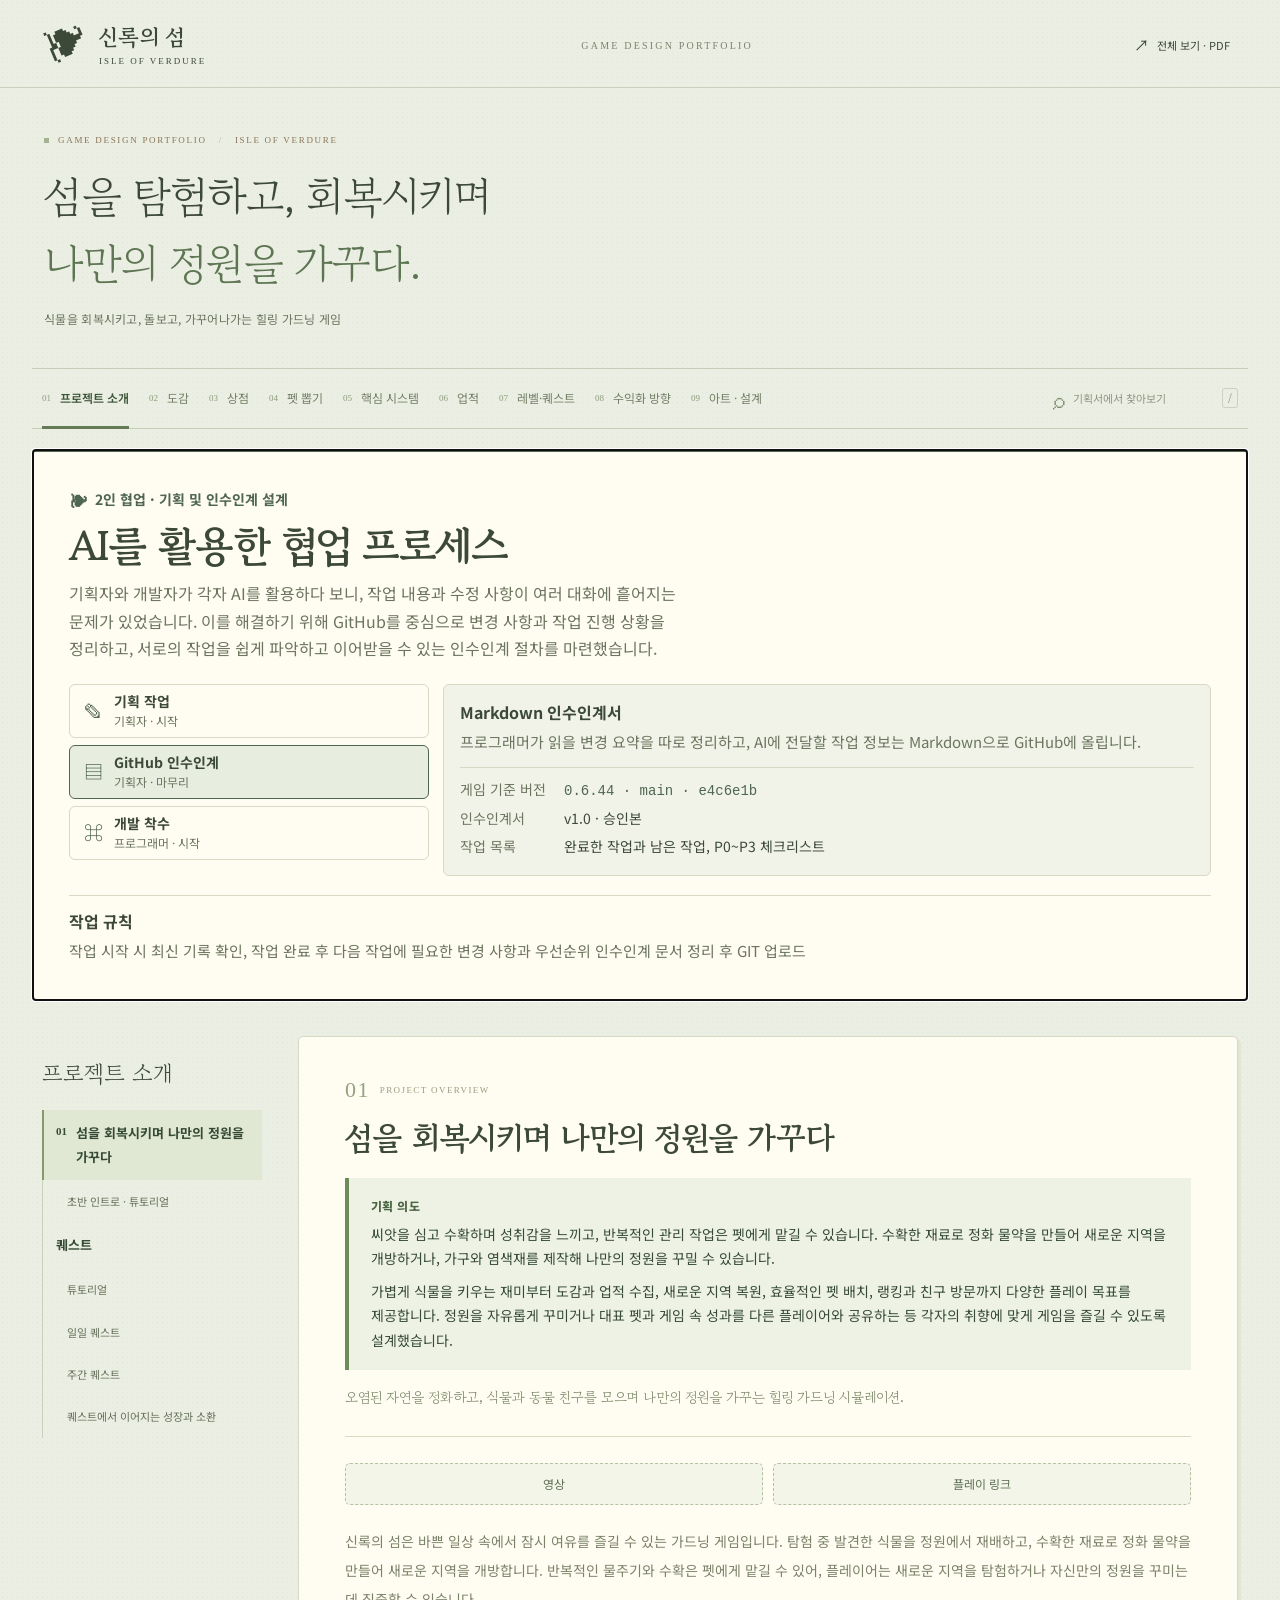
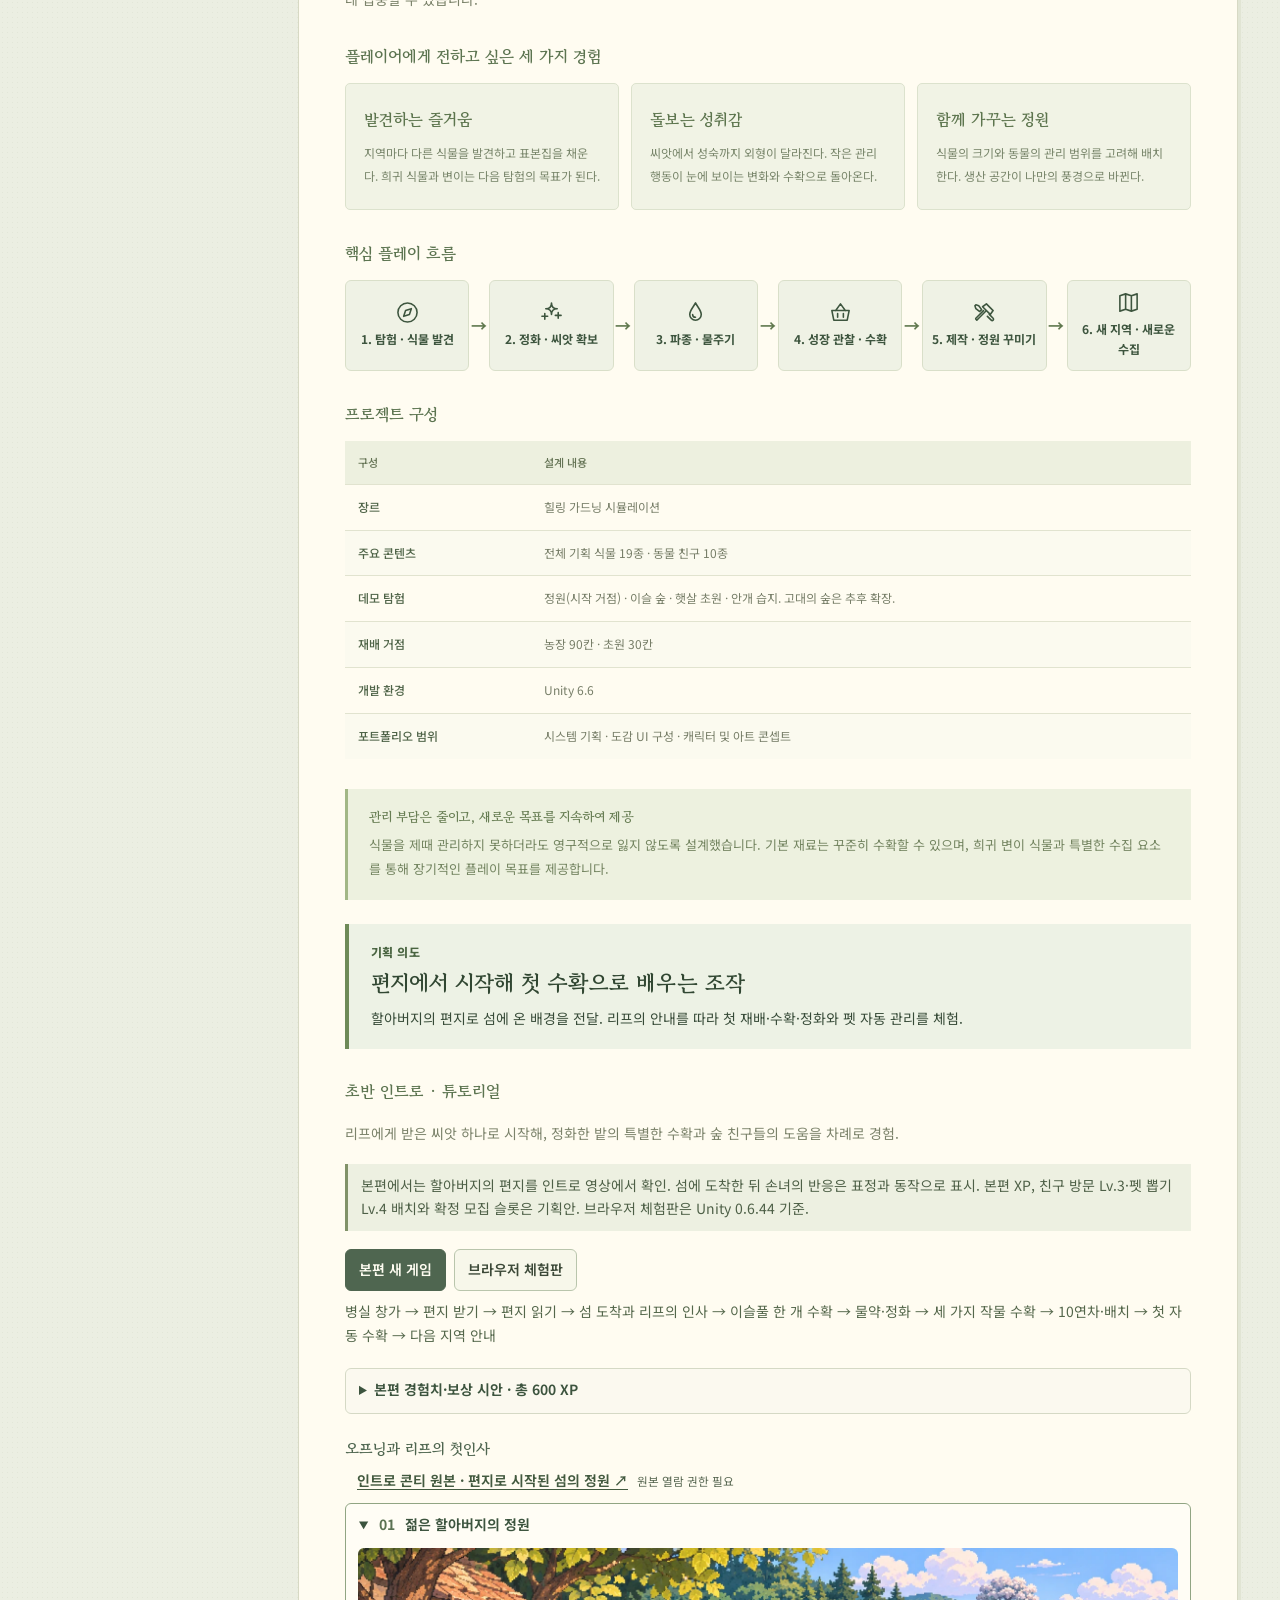
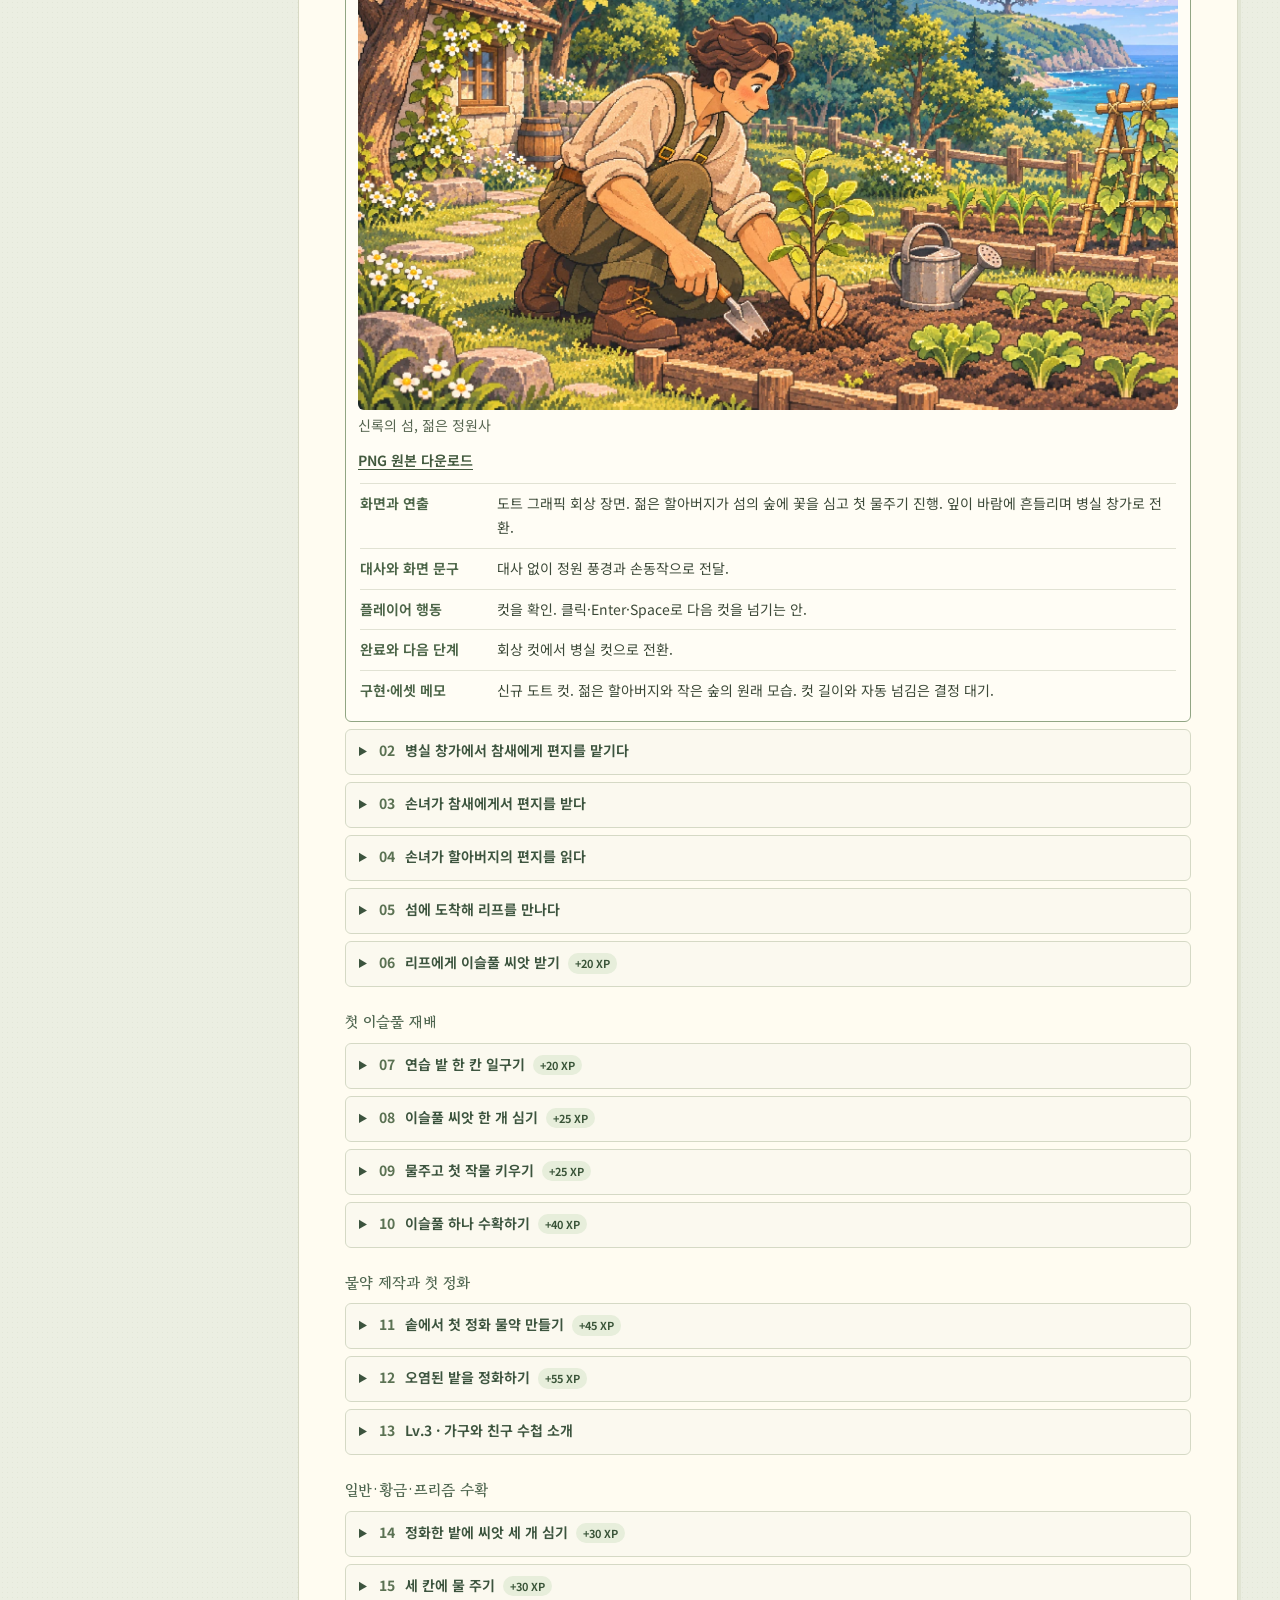
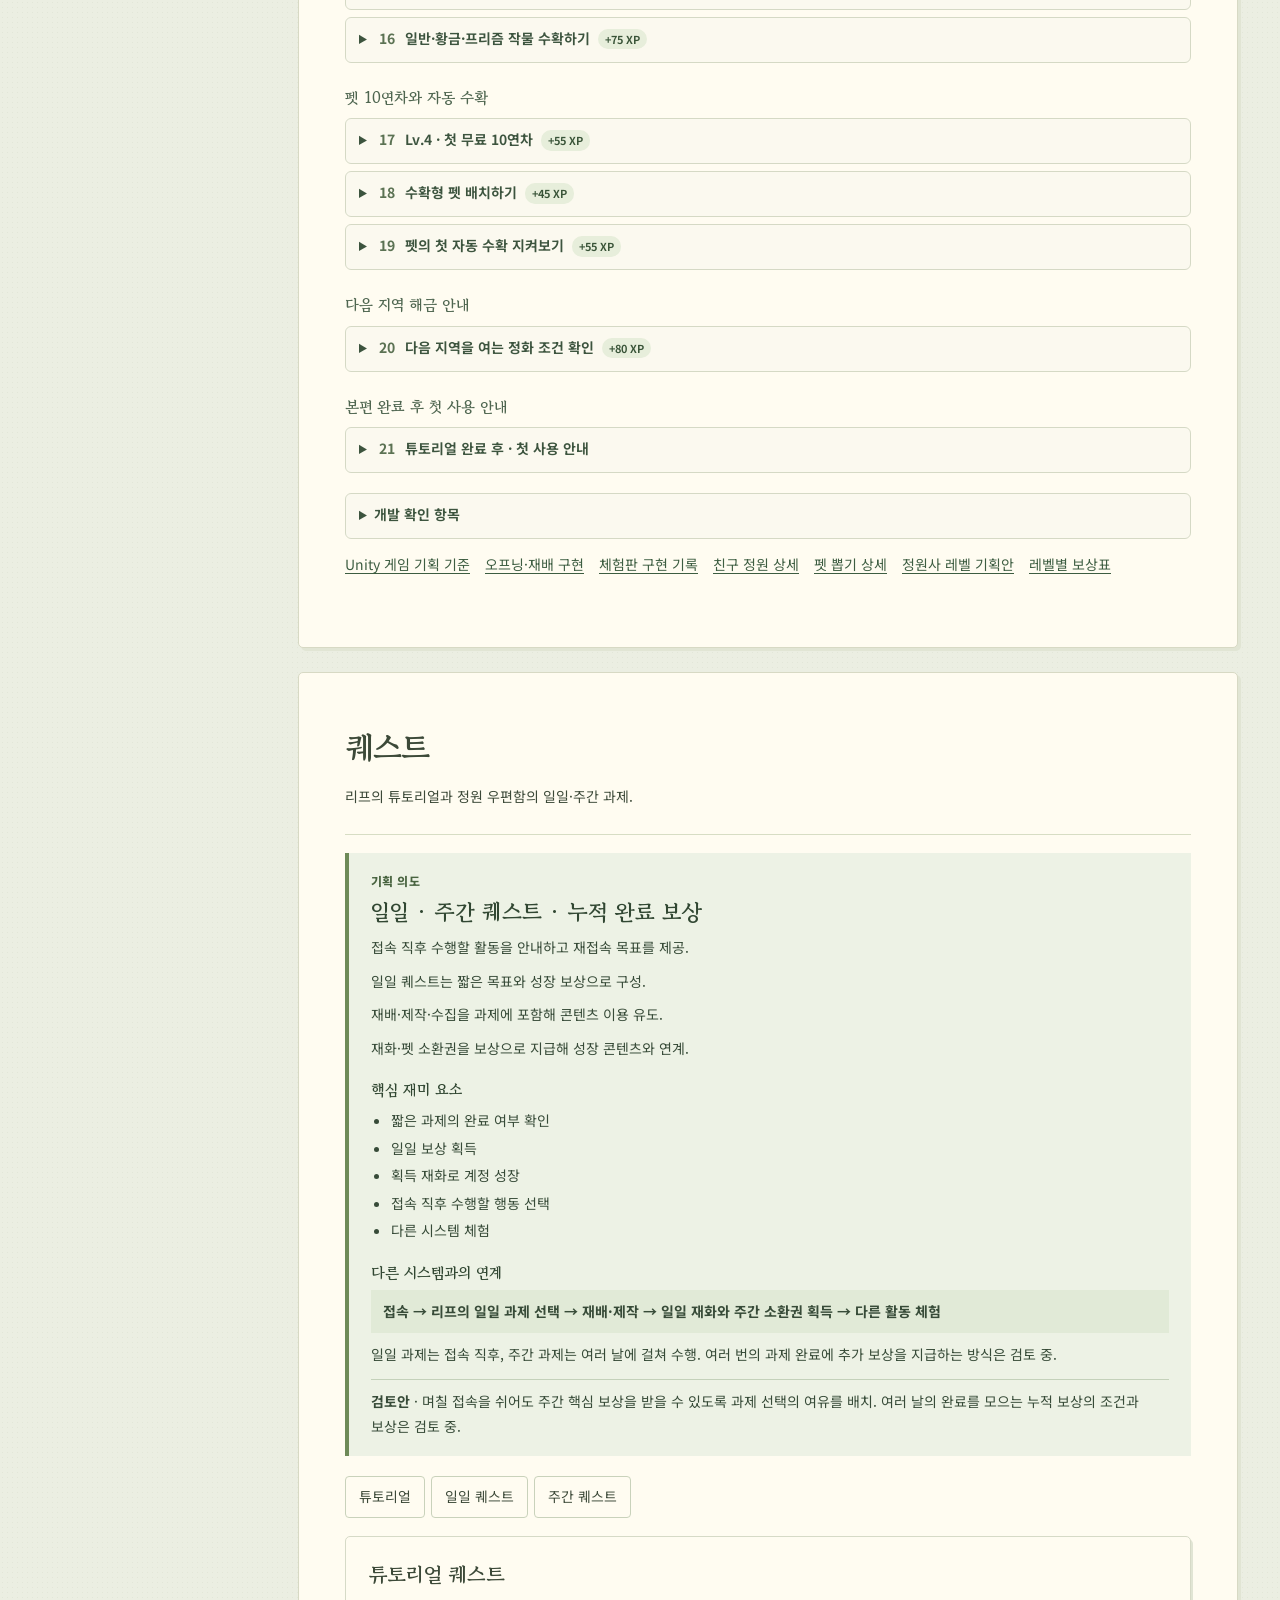
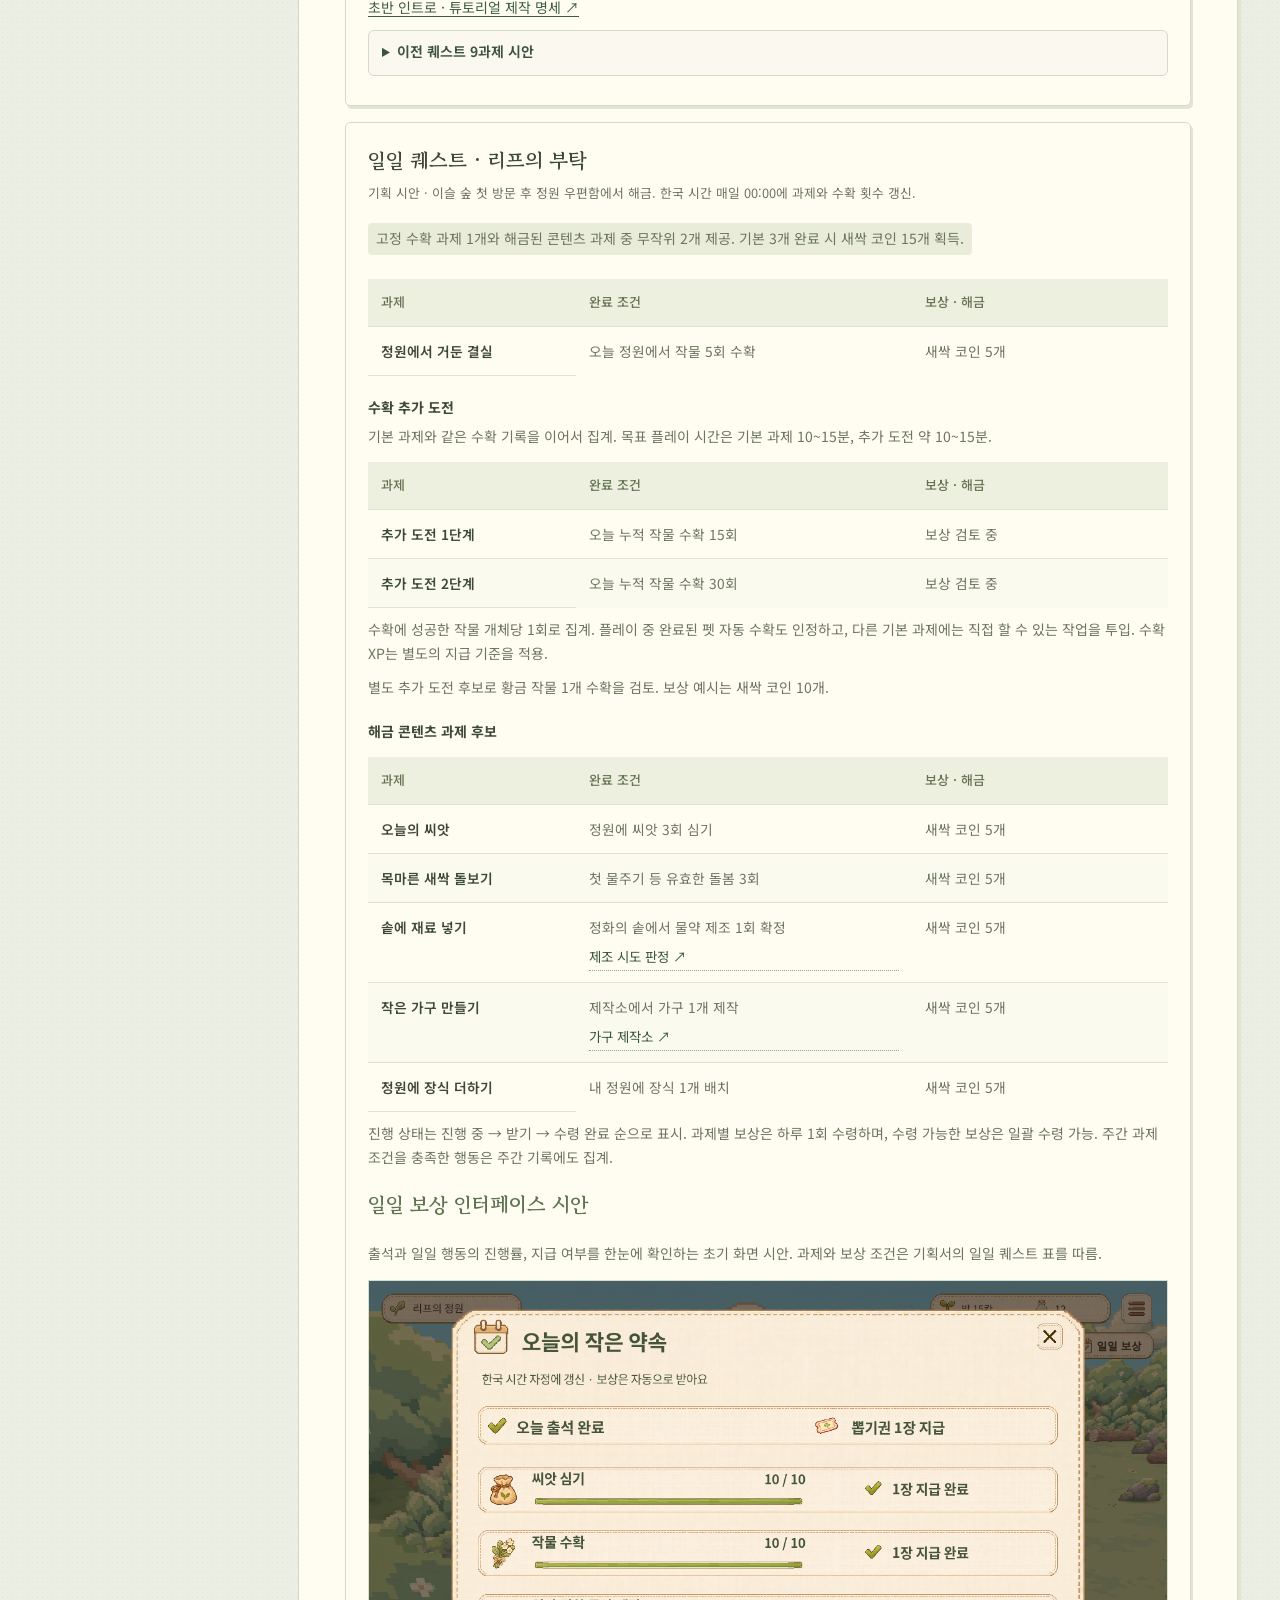
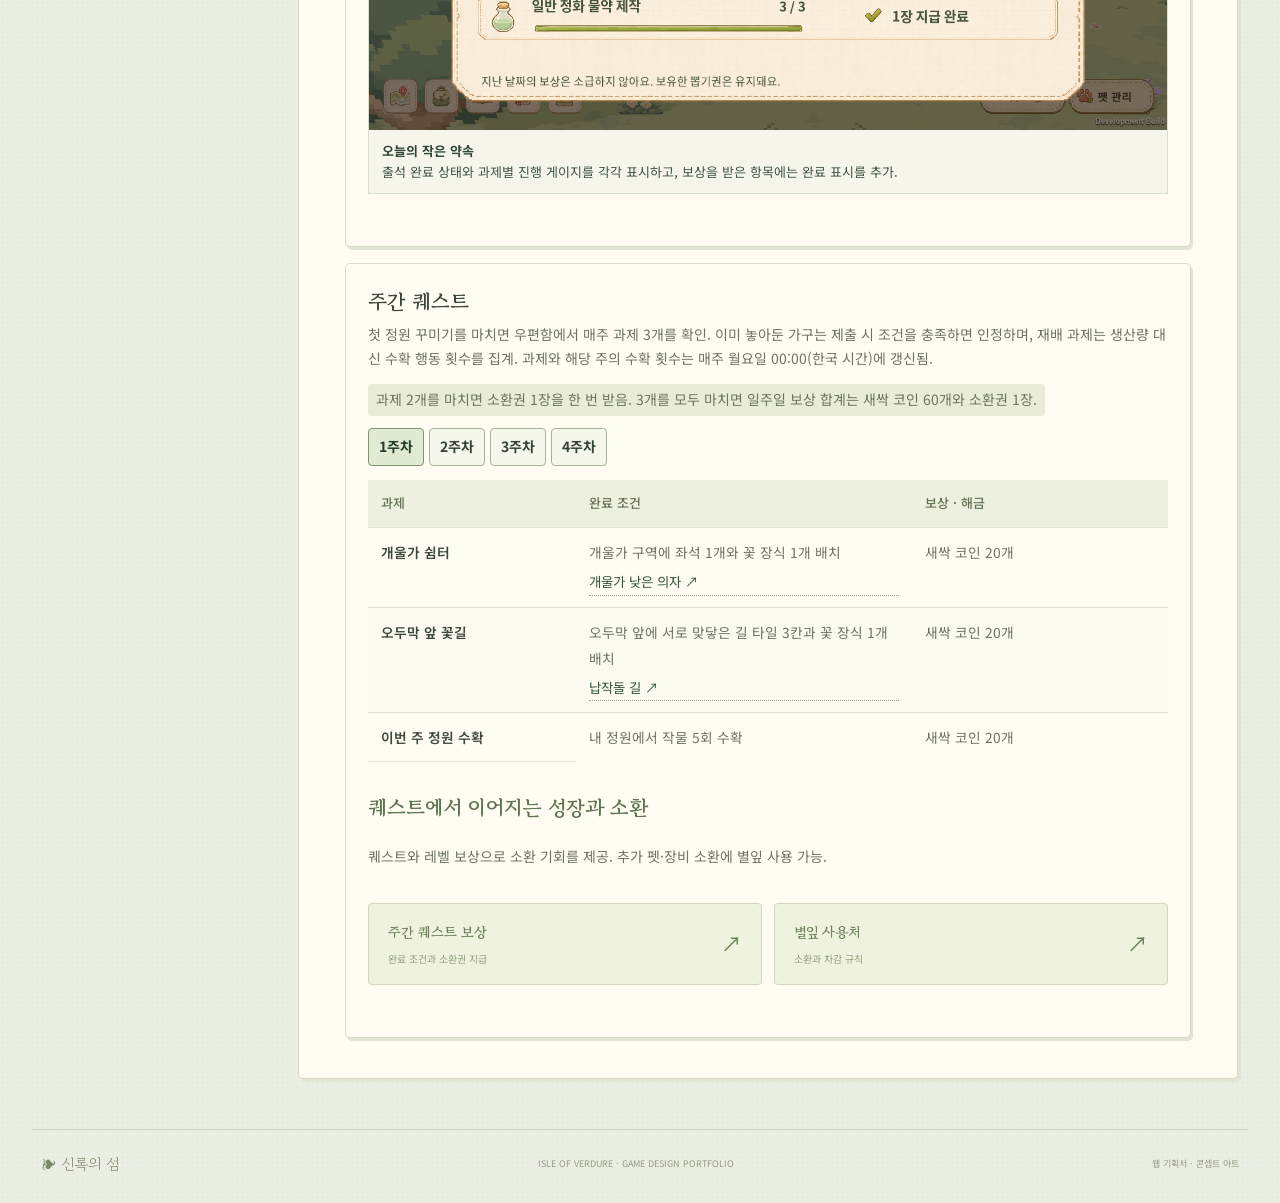
==== commit 3a1775b5: "Revise the AI collaboration section introduction" ====
--- a/index.html
+++ b/index.html
@@ -366,8 +366,8 @@
     <section id="ai-collaboration" class="ai-collaboration" aria-labelledby="ai-collaboration-title">
       <header class="ai-collaboration-intro">
         <p class="ai-collaboration-role"><span aria-hidden="true">❧</span> 2인 협업 · 기획 및 인수인계 설계</p>
-        <h2 id="ai-collaboration-title">AI 작업을 이어받는 팀의 규칙을 만들다</h2>
-        <p>기획자와 프로그래머가 각자 AI를 쓰면서, 작업 배경이 서로 다른 대화에 흩어졌습니다. 어떤 버전에서 무엇부터 반영해야 하는지 한눈에 알 수 있도록 GitHub에 인수인계 절차를 만들었습니다.</p>
+        <h2 id="ai-collaboration-title">AI를 활용한 협업 프로세스</h2>
+        <p>기획자와 개발자가 각자 AI를 활용하다 보니, 작업 내용과 수정 사항이 여러 대화에 흩어지는 문제가 있었습니다. 이를 해결하기 위해 GitHub를 중심으로 변경 사항과 작업 진행 상황을 정리하고, 서로의 작업을 쉽게 파악하고 이어받을 수 있는 인수인계 절차를 마련했습니다.</p>
       </header>
       <div class="ai-collaboration-workflow">
         <div class="ai-collaboration-steps" role="group" aria-label="기획에서 개발까지의 인수인계 단계">
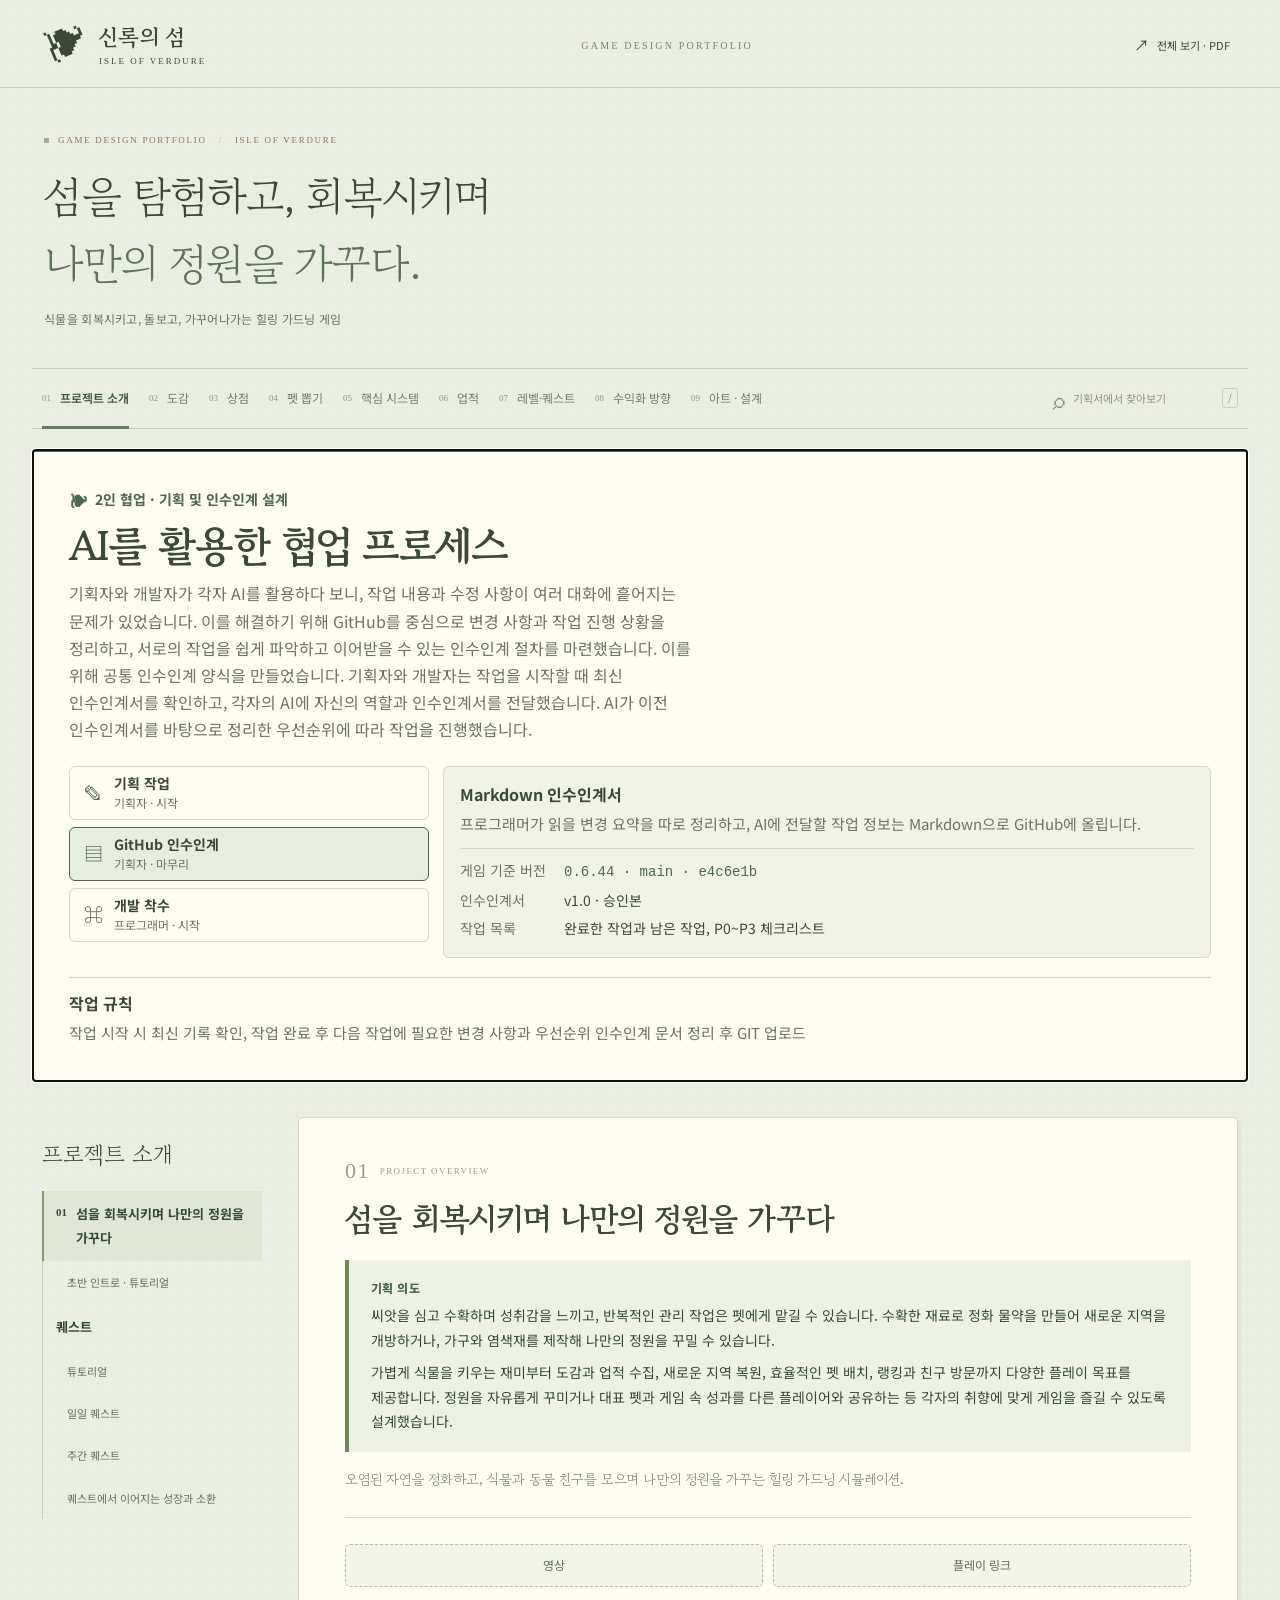
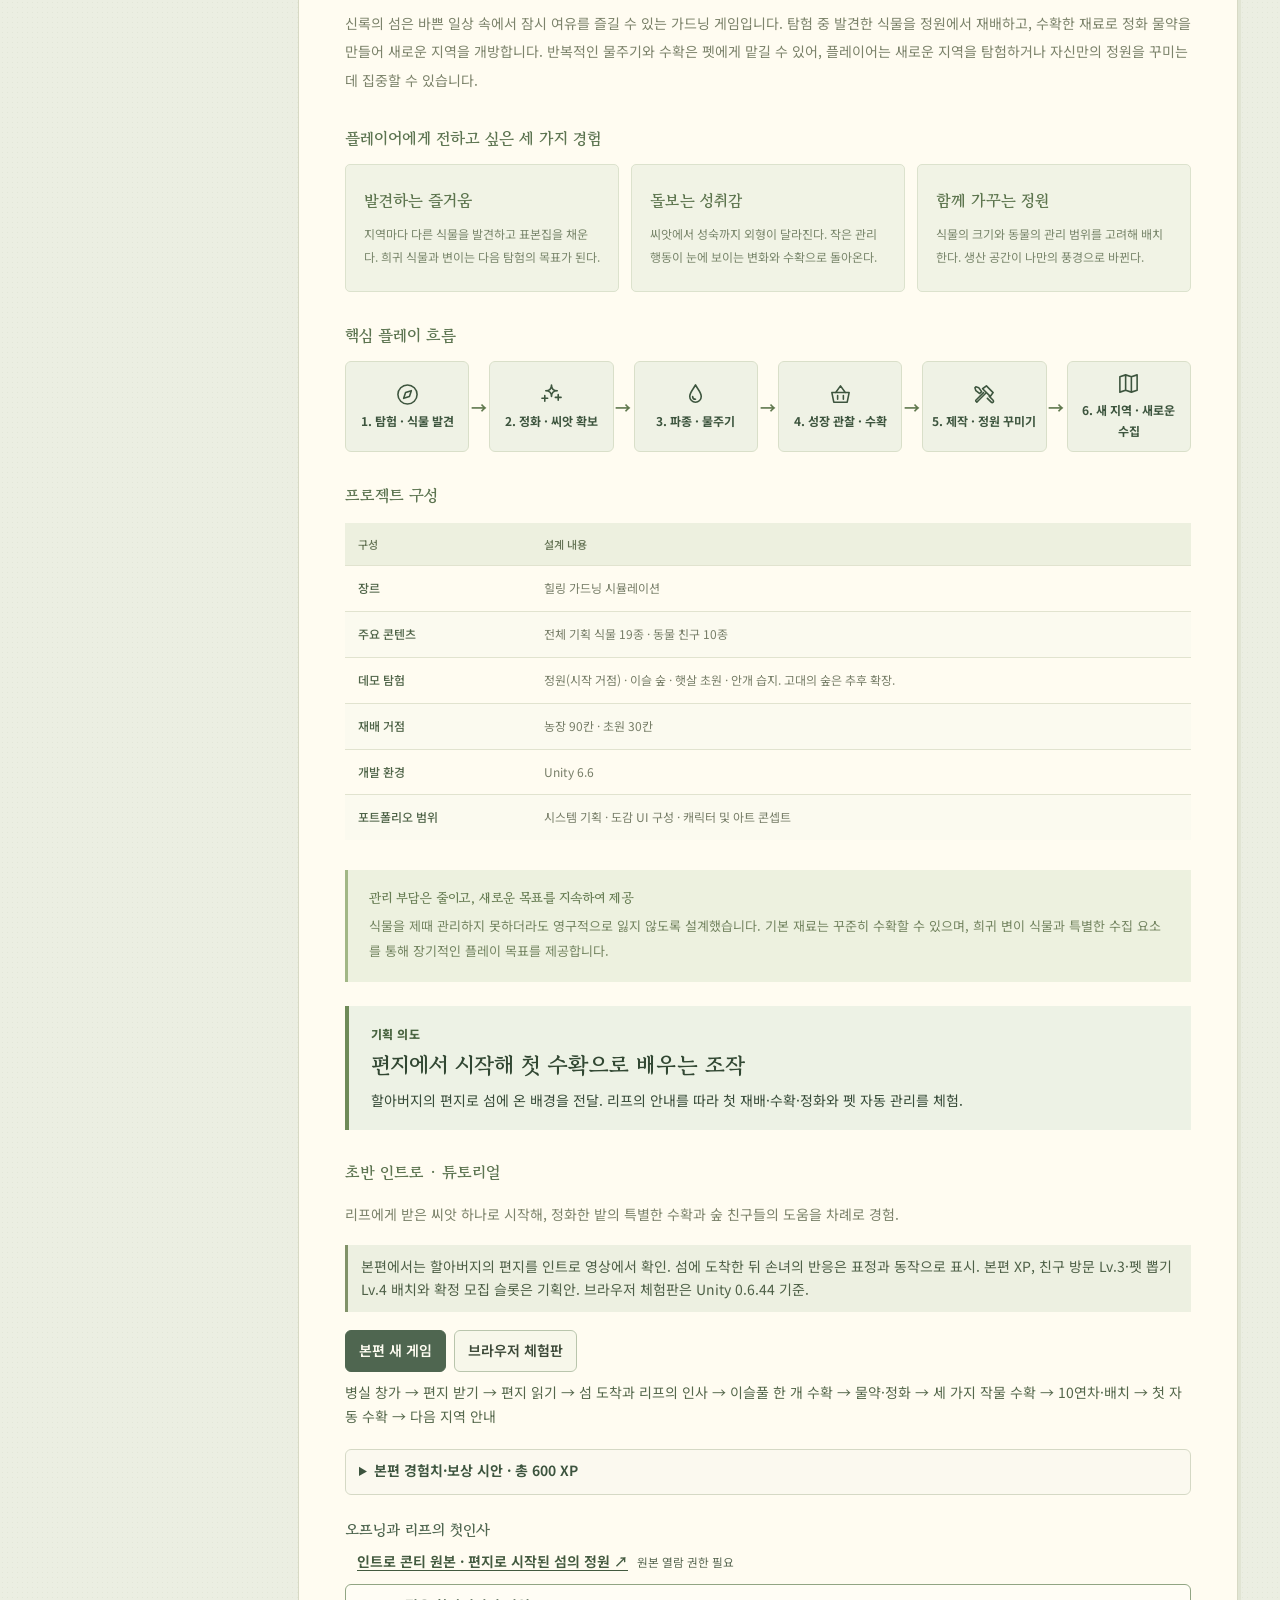
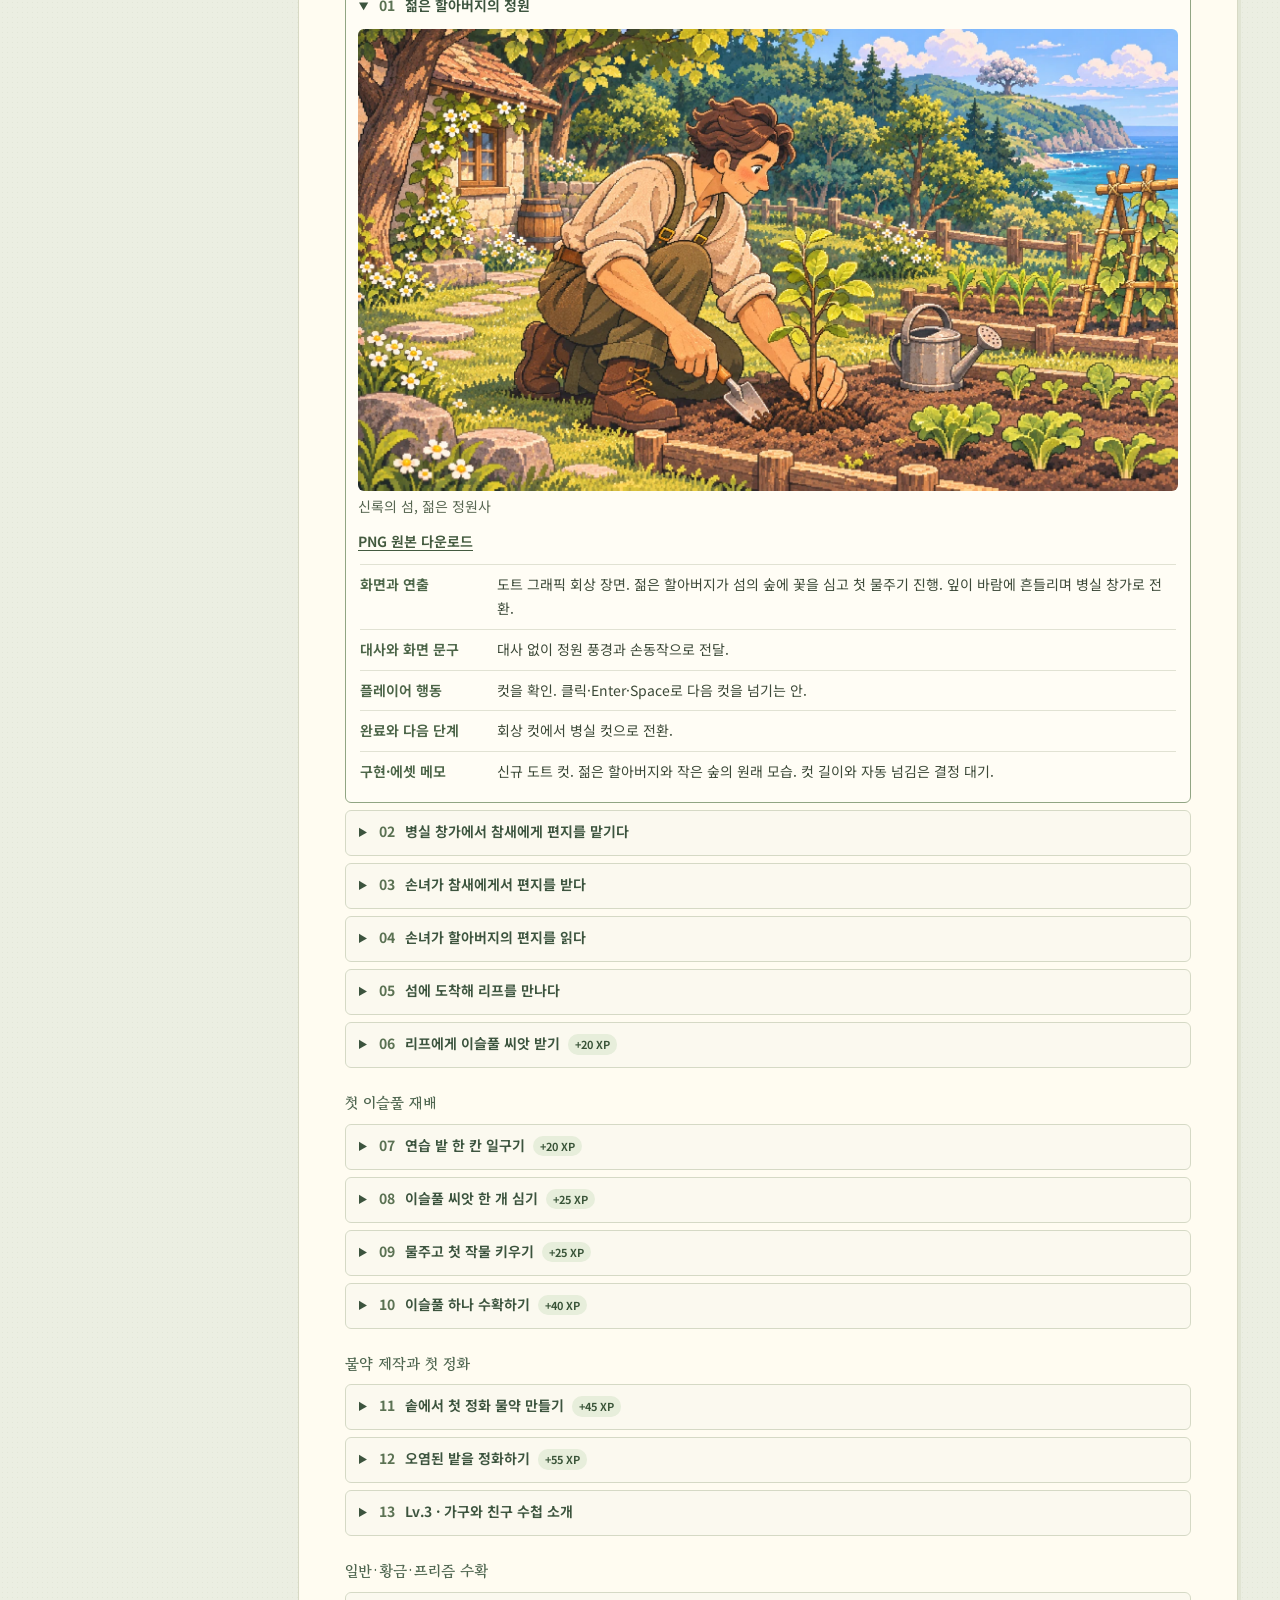
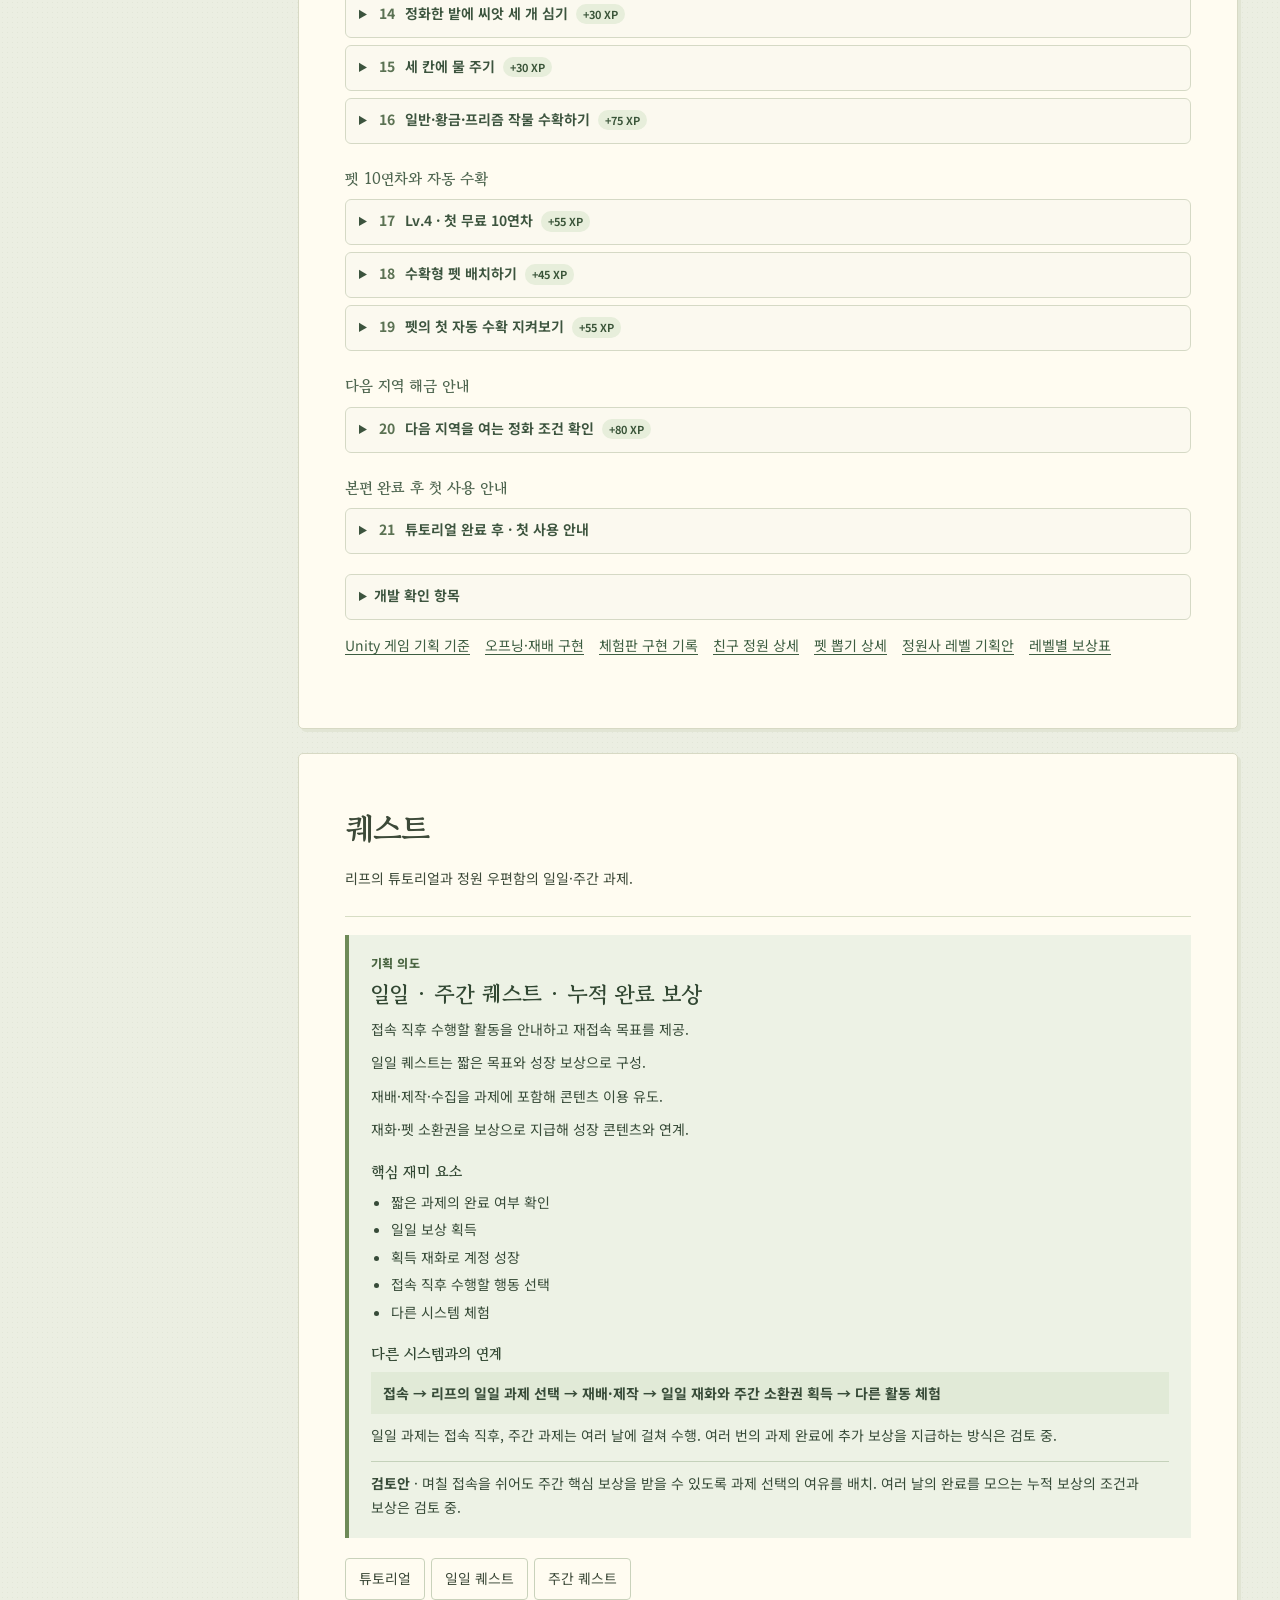
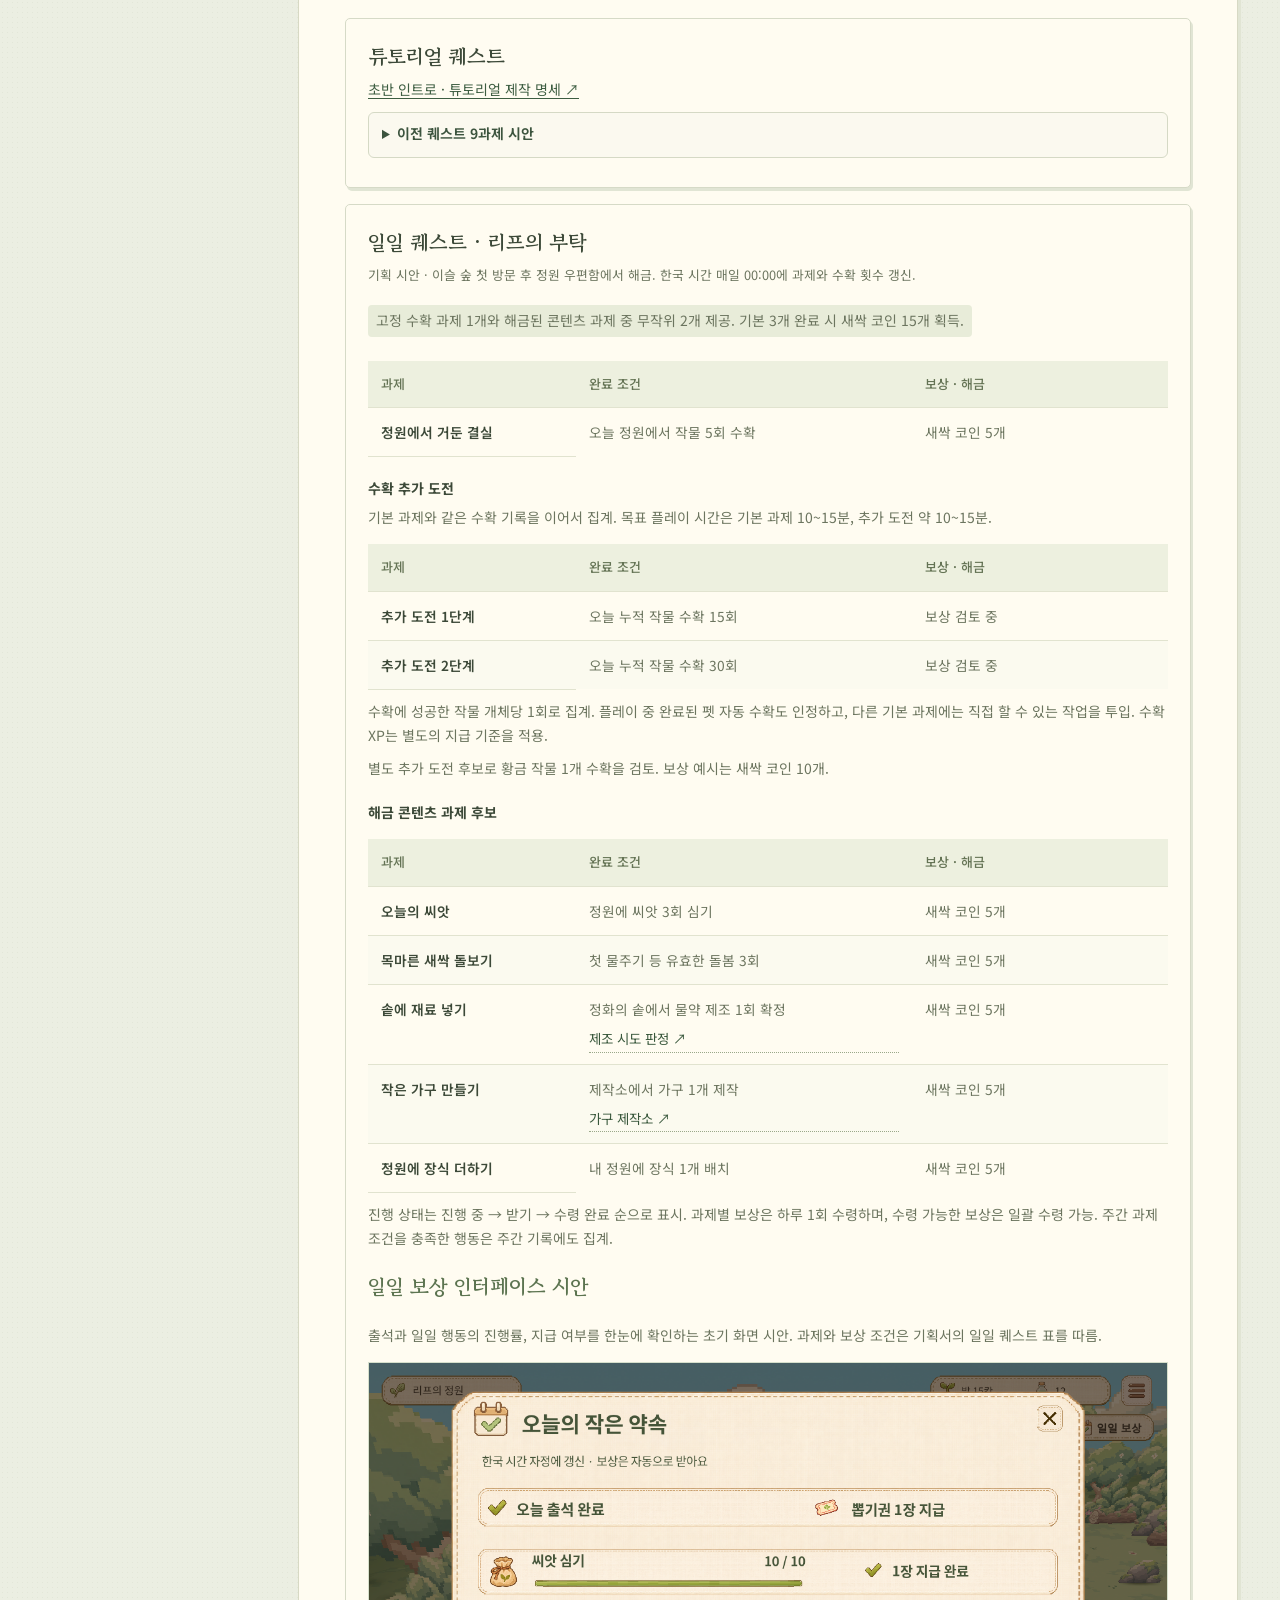
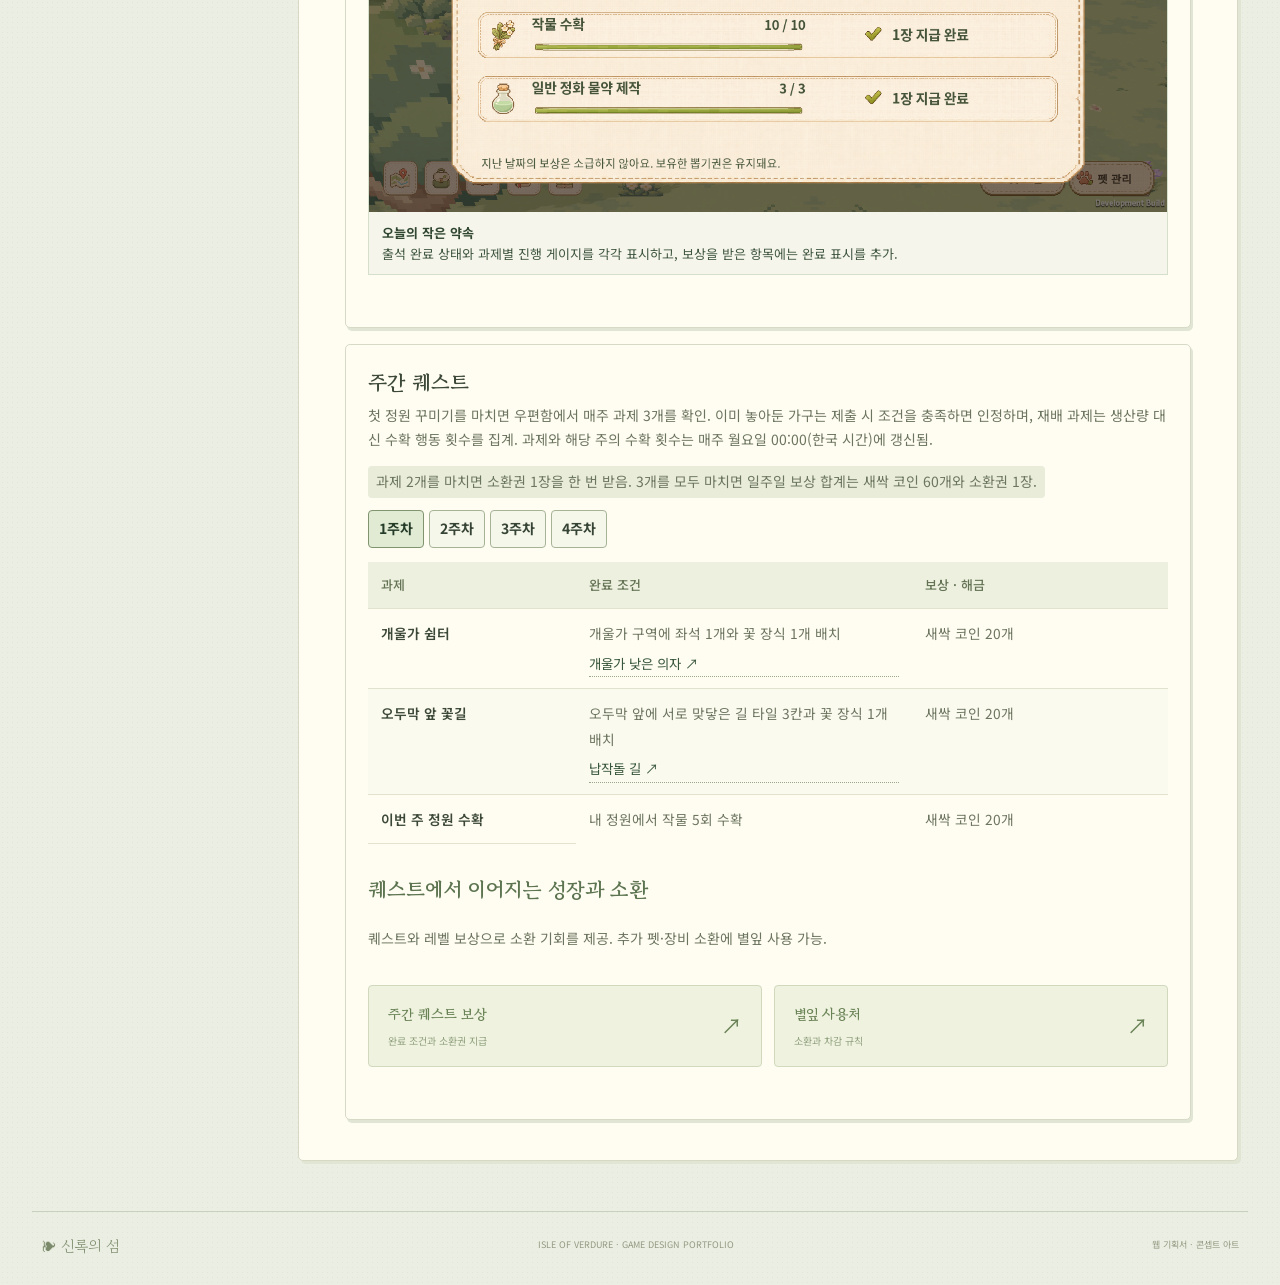
==== commit eaef6057: "Explain the shared AI handoff workflow" ====
--- a/index.html
+++ b/index.html
@@ -367,7 +367,7 @@
       <header class="ai-collaboration-intro">
         <p class="ai-collaboration-role"><span aria-hidden="true">❧</span> 2인 협업 · 기획 및 인수인계 설계</p>
         <h2 id="ai-collaboration-title">AI를 활용한 협업 프로세스</h2>
-        <p>기획자와 개발자가 각자 AI를 활용하다 보니, 작업 내용과 수정 사항이 여러 대화에 흩어지는 문제가 있었습니다. 이를 해결하기 위해 GitHub를 중심으로 변경 사항과 작업 진행 상황을 정리하고, 서로의 작업을 쉽게 파악하고 이어받을 수 있는 인수인계 절차를 마련했습니다.</p>
+        <p>기획자와 개발자가 각자 AI를 활용하다 보니, 작업 내용과 수정 사항이 여러 대화에 흩어지는 문제가 있었습니다. 이를 해결하기 위해 GitHub를 중심으로 변경 사항과 작업 진행 상황을 정리하고, 서로의 작업을 쉽게 파악하고 이어받을 수 있는 인수인계 절차를 마련했습니다. 이를 위해 공통 인수인계 양식을 만들었습니다. 기획자와 개발자는 작업을 시작할 때 최신 인수인계서를 확인하고, 각자의 AI에 자신의 역할과 인수인계서를 전달했습니다. AI가 이전 인수인계서를 바탕으로 정리한 우선순위에 따라 작업을 진행했습니다.</p>
       </header>
       <div class="ai-collaboration-workflow">
         <div class="ai-collaboration-steps" role="group" aria-label="기획에서 개발까지의 인수인계 단계">
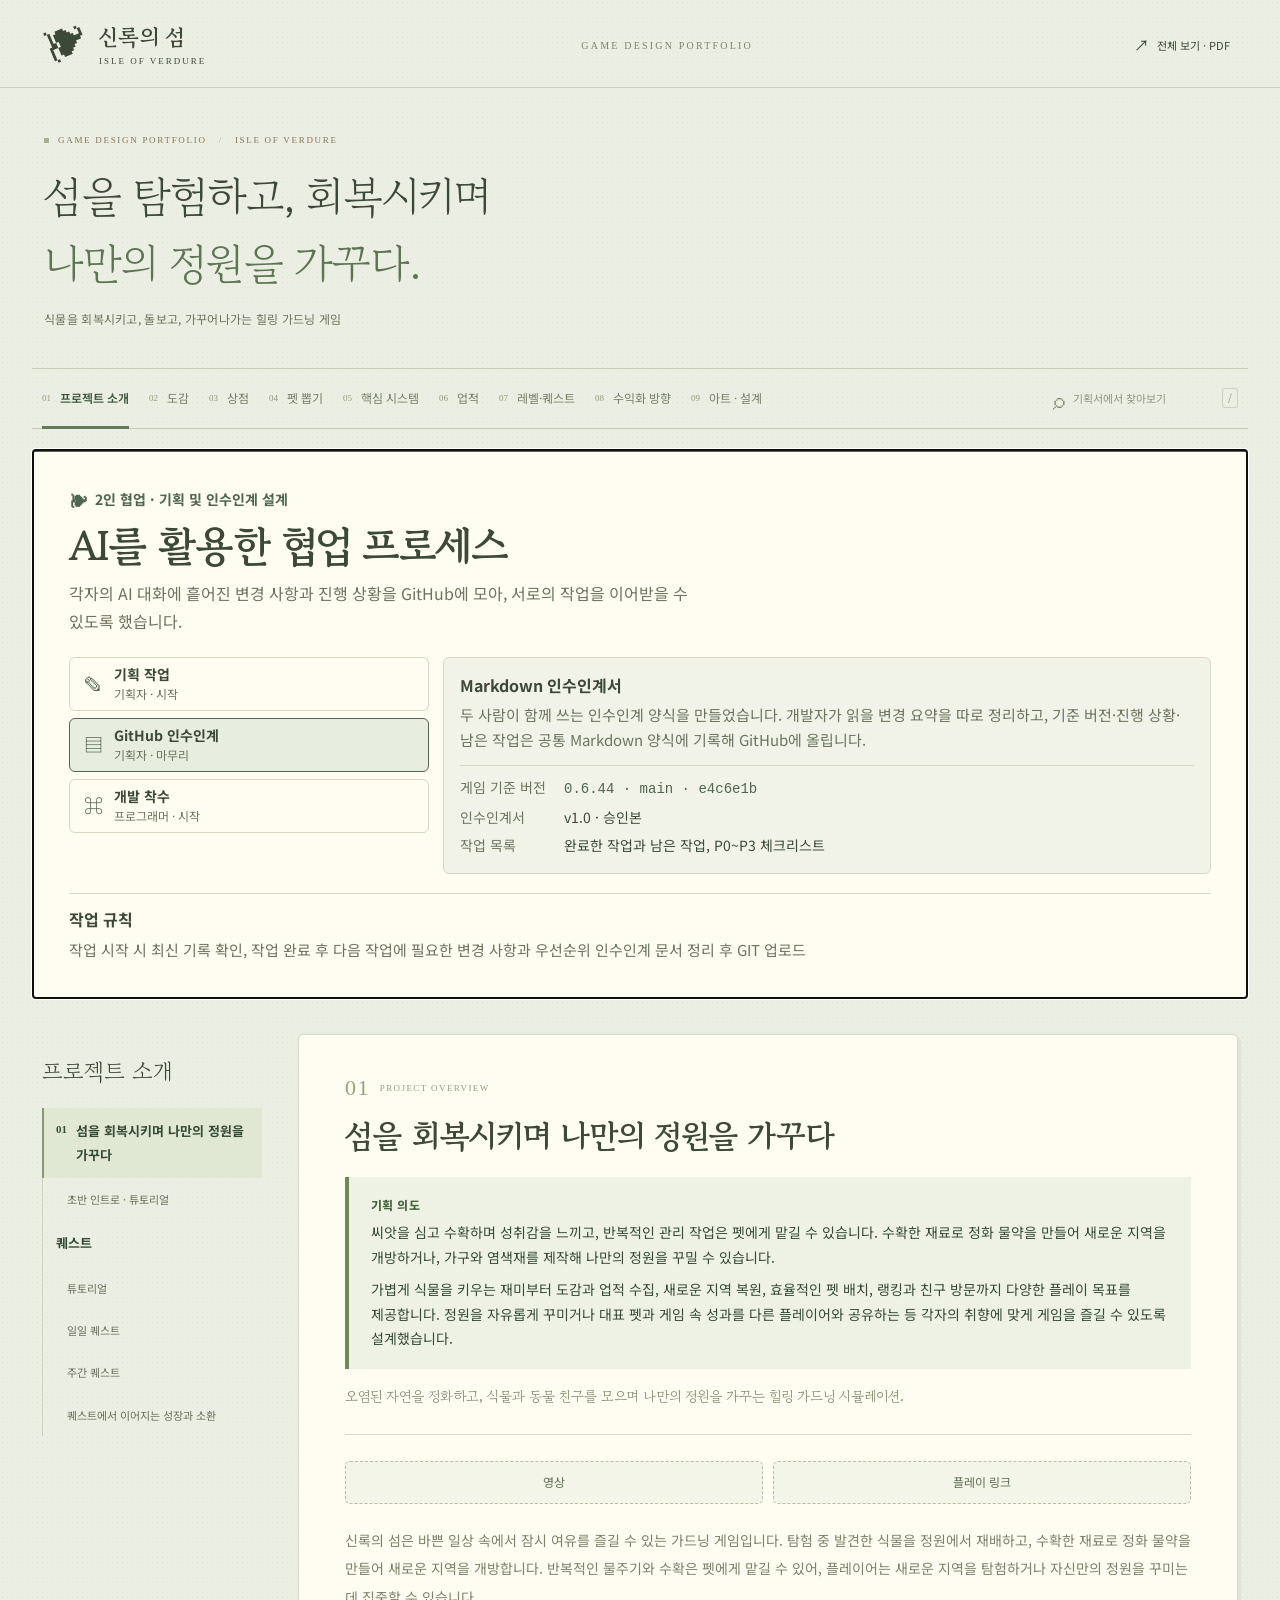
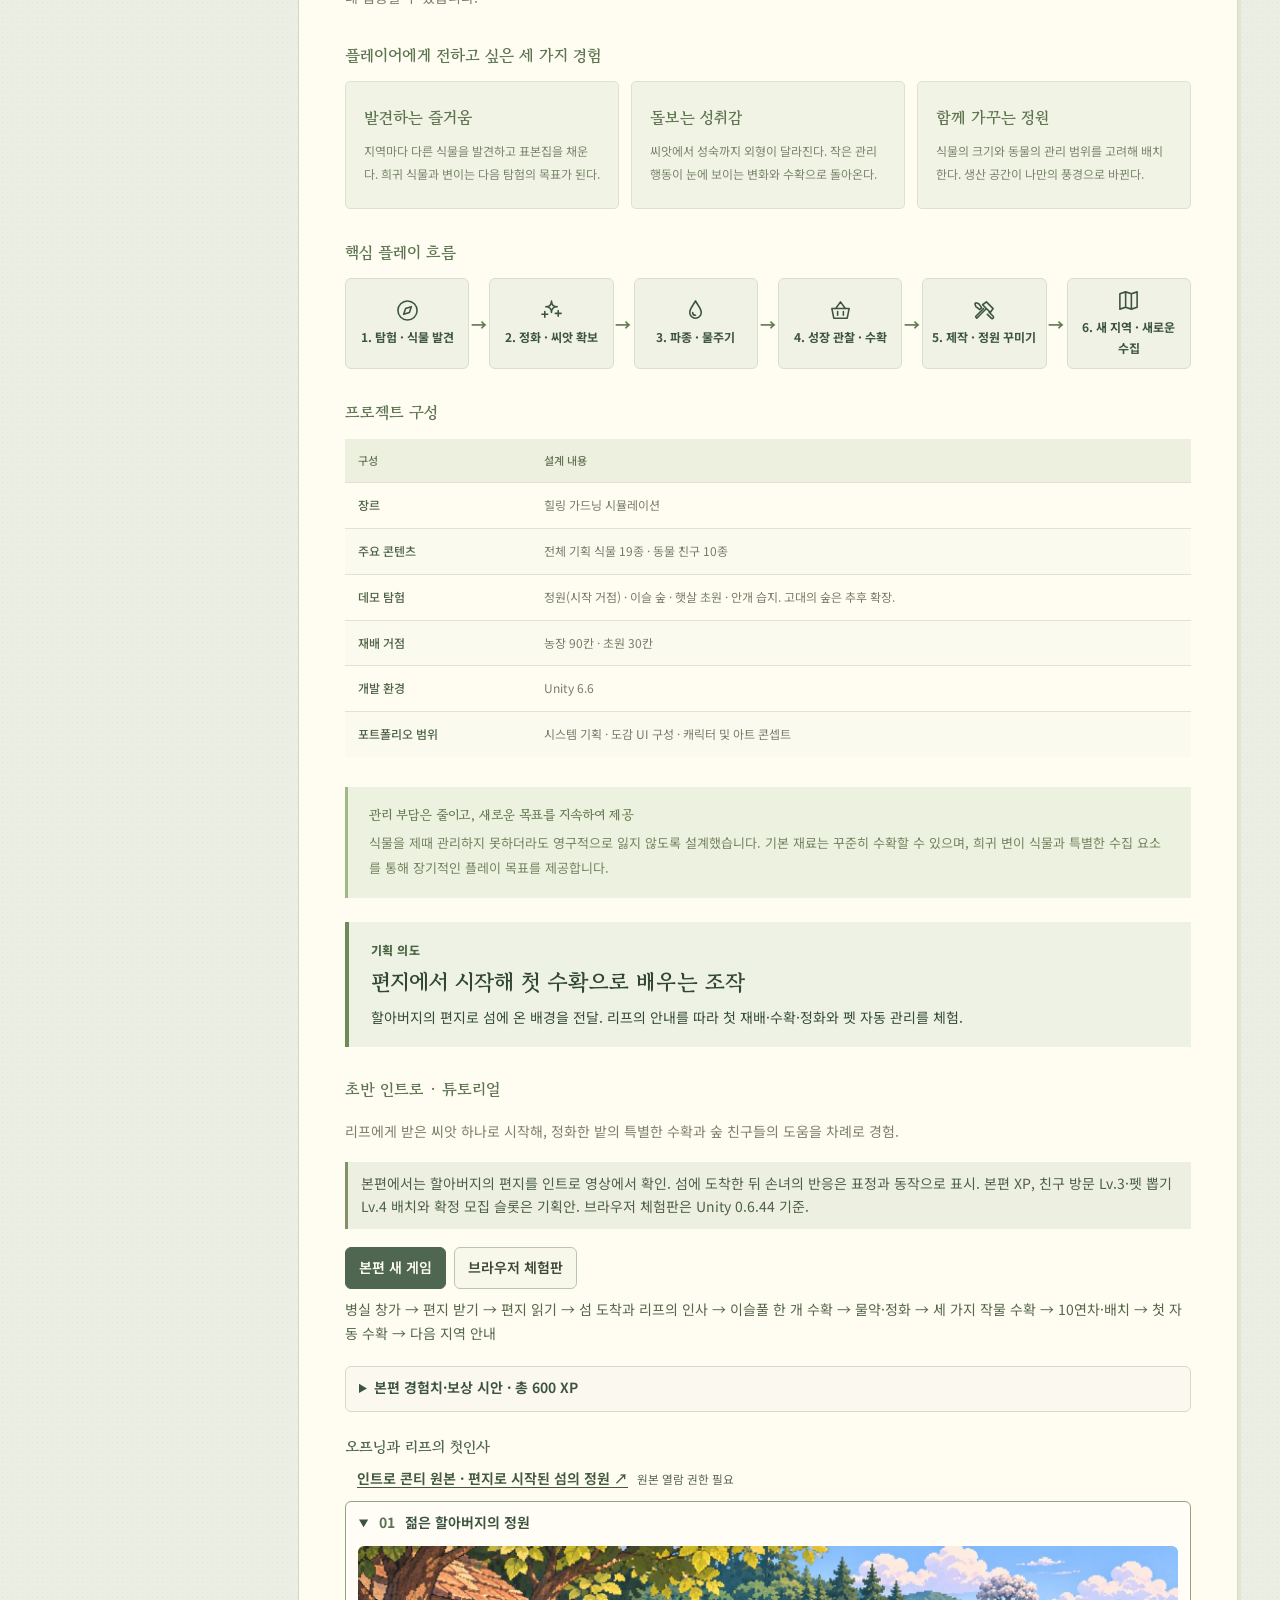
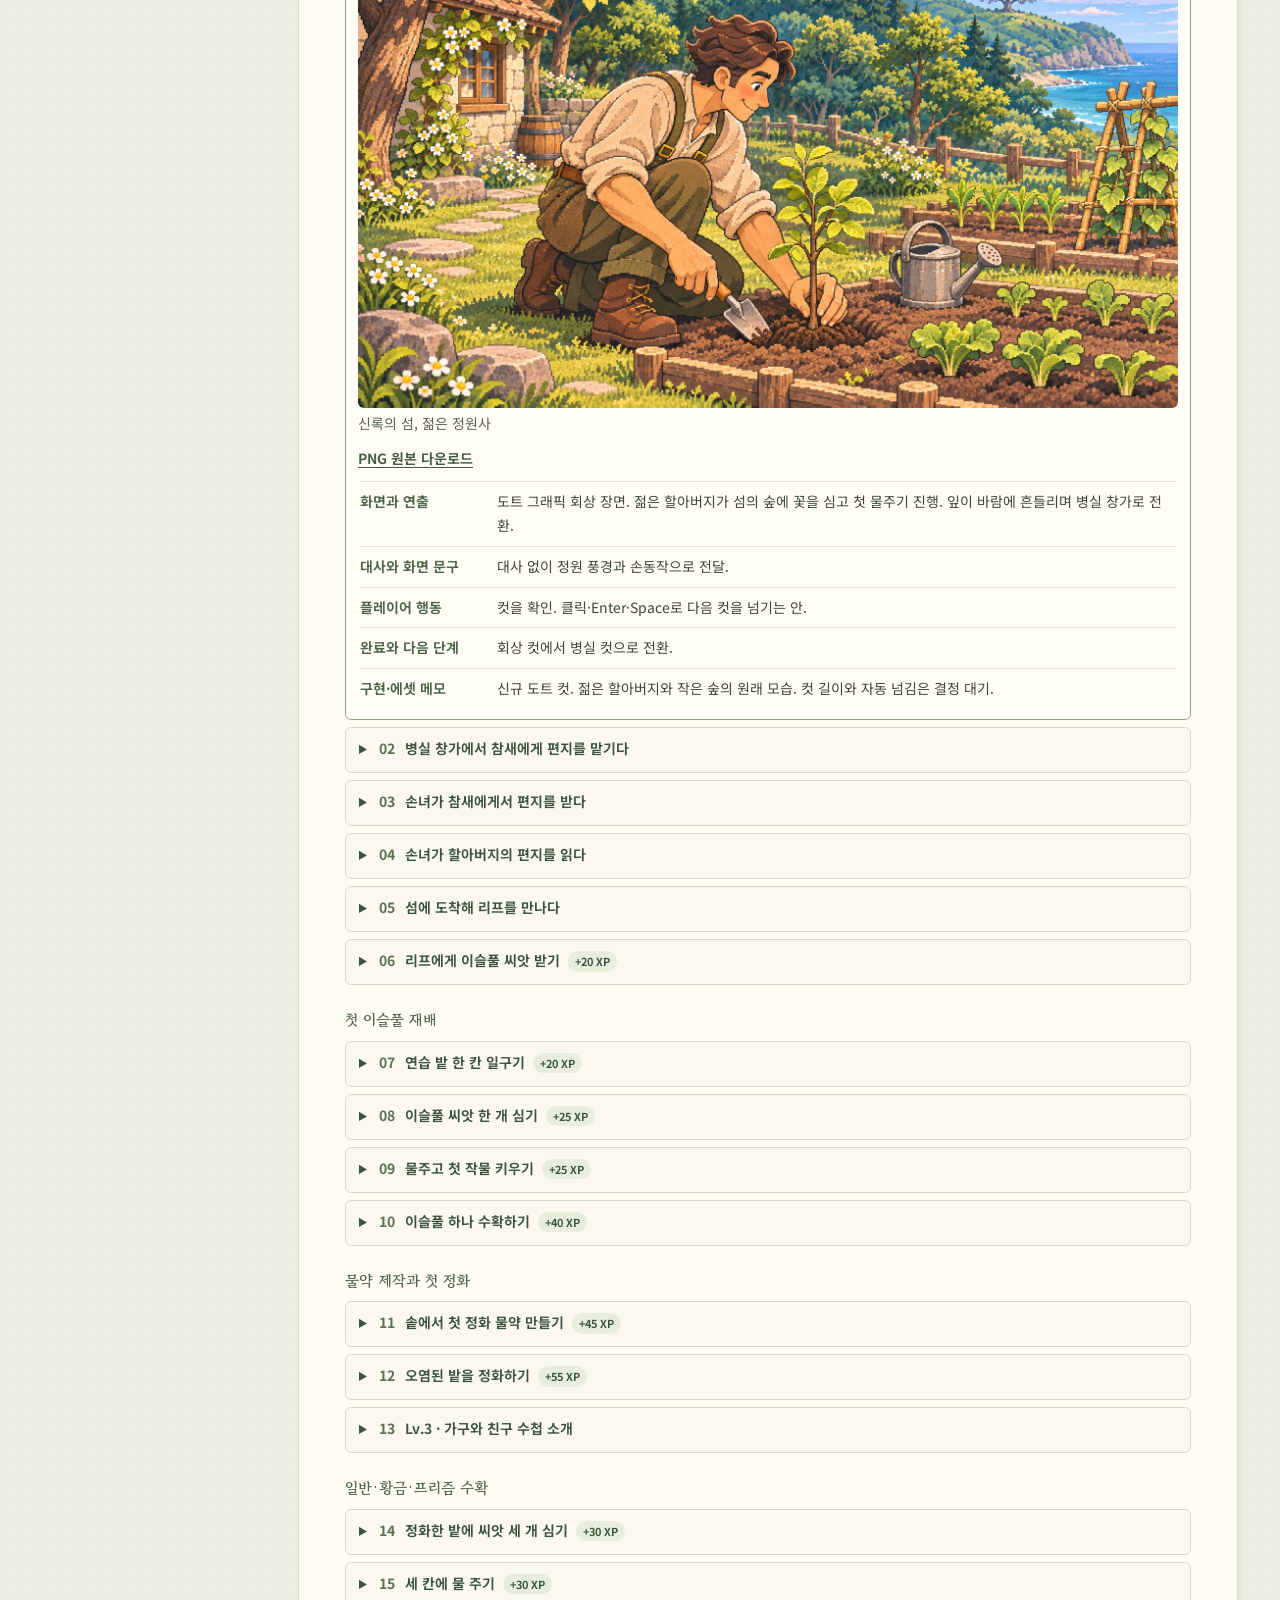
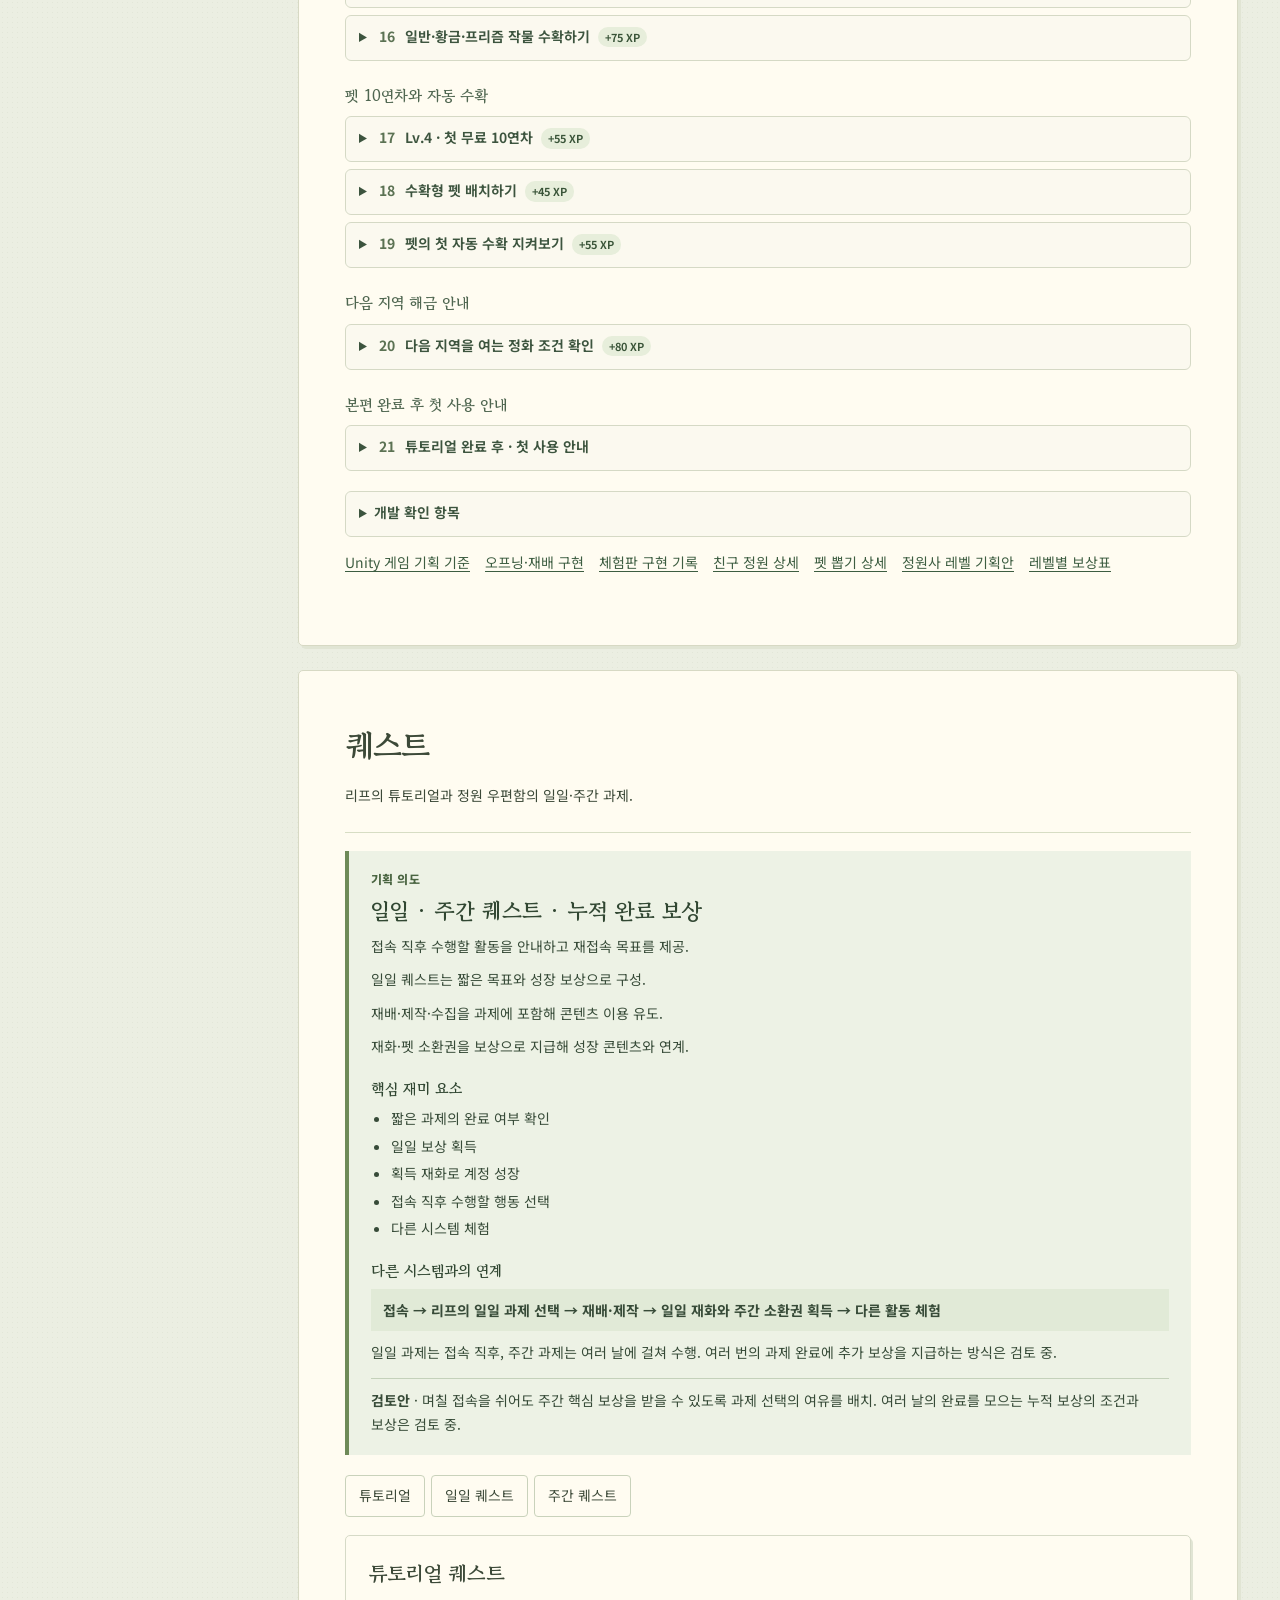
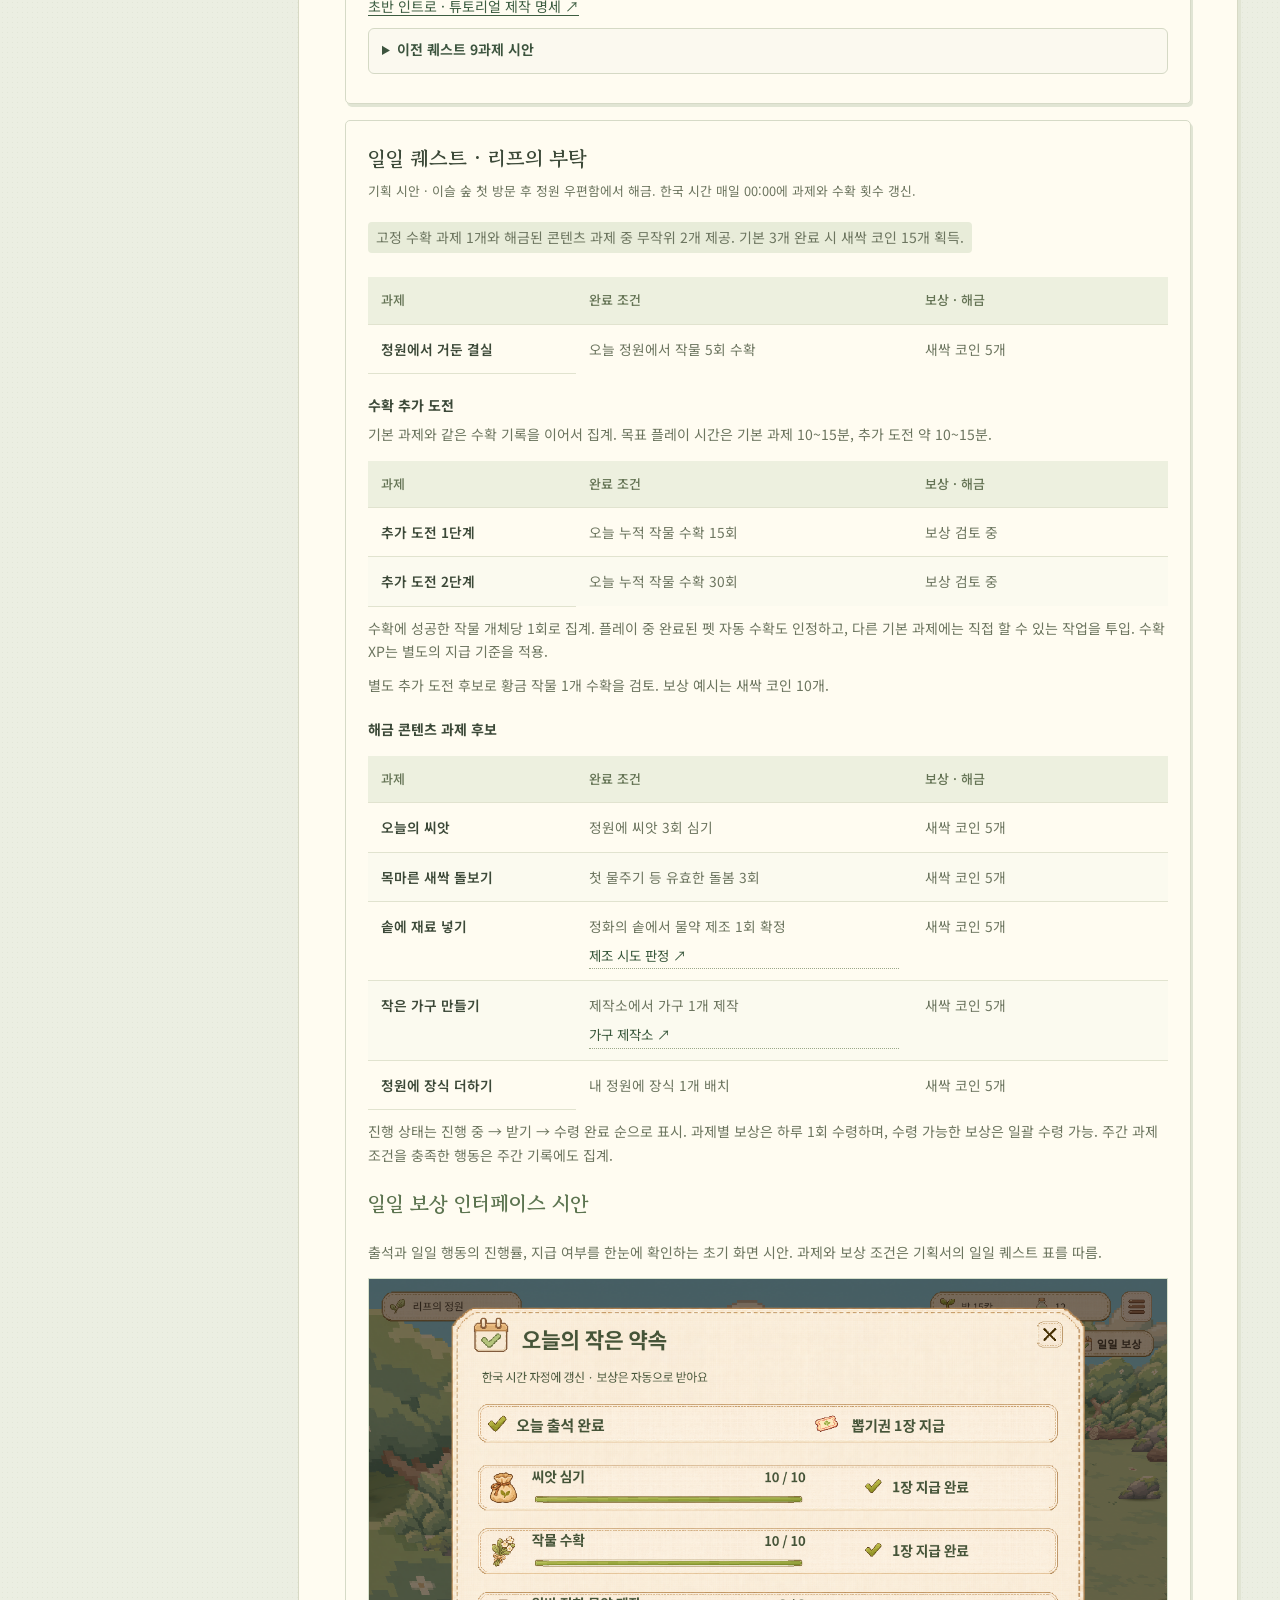
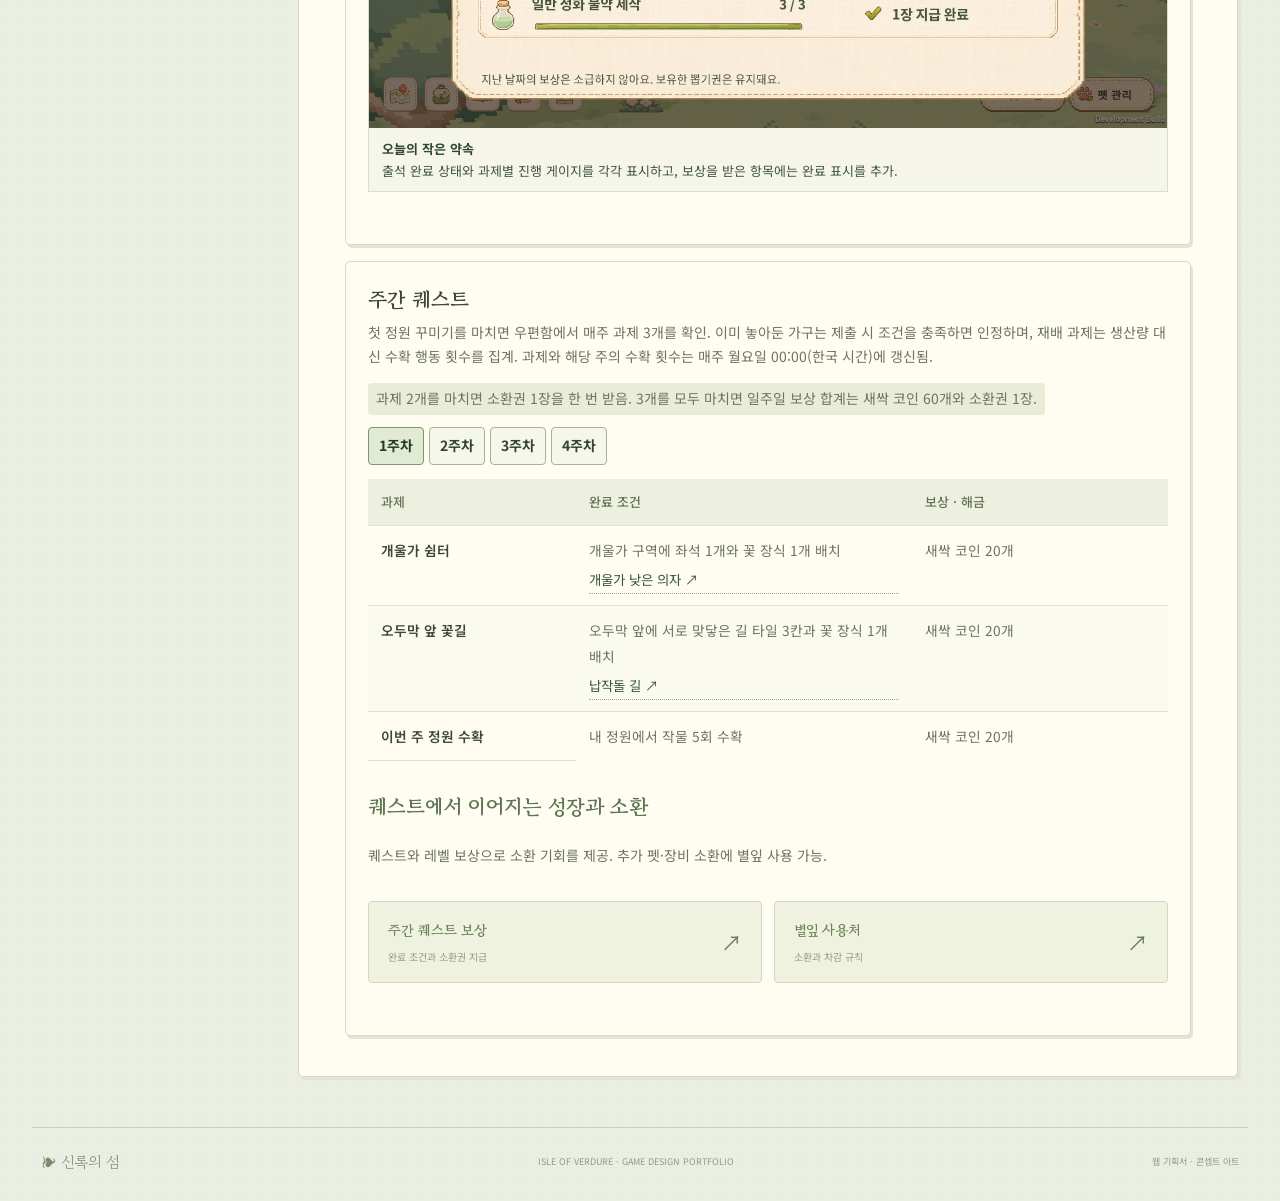
==== commit 89cdb920: "Move handoff details into the workflow steps" ====
--- a/index.html
+++ b/index.html
@@ -367,7 +367,7 @@
       <header class="ai-collaboration-intro">
         <p class="ai-collaboration-role"><span aria-hidden="true">❧</span> 2인 협업 · 기획 및 인수인계 설계</p>
         <h2 id="ai-collaboration-title">AI를 활용한 협업 프로세스</h2>
-        <p>기획자와 개발자가 각자 AI를 활용하다 보니, 작업 내용과 수정 사항이 여러 대화에 흩어지는 문제가 있었습니다. 이를 해결하기 위해 GitHub를 중심으로 변경 사항과 작업 진행 상황을 정리하고, 서로의 작업을 쉽게 파악하고 이어받을 수 있는 인수인계 절차를 마련했습니다. 이를 위해 공통 인수인계 양식을 만들었습니다. 기획자와 개발자는 작업을 시작할 때 최신 인수인계서를 확인하고, 각자의 AI에 자신의 역할과 인수인계서를 전달했습니다. AI가 이전 인수인계서를 바탕으로 정리한 우선순위에 따라 작업을 진행했습니다.</p>
+        <p>각자의 AI 대화에 흩어진 변경 사항과 진행 상황을 GitHub에 모아, 서로의 작업을 이어받을 수 있도록 했습니다.</p>
       </header>
       <div class="ai-collaboration-workflow">
         <div class="ai-collaboration-steps" role="group" aria-label="기획에서 개발까지의 인수인계 단계">
@@ -384,11 +384,11 @@
         <div class="ai-collaboration-details" aria-live="polite" aria-atomic="true">
           <section id="ai-collaboration-plan" hidden>
             <h3>최신 기록에서 시작</h3>
-            <p>GitHub에서 최신 작업 기록을 확인한 뒤, AI를 활용해 기획서를 작성하고 변경 사항을 정리합니다.</p>
+            <p>최신 인수인계서를 확인하고 AI에 기획자 역할과 문서를 전달합니다. AI가 정리한 우선순위에 따라 기획서를 작성하고 변경 사항을 정리합니다.</p>
           </section>
           <section id="ai-collaboration-handoff">
             <h3>Markdown 인수인계서</h3>
-            <p>프로그래머가 읽을 변경 요약을 따로 정리하고, AI에 전달할 작업 정보는 Markdown으로 GitHub에 올립니다.</p>
+            <p>두 사람이 함께 쓰는 인수인계 양식을 만들었습니다. 개발자가 읽을 변경 요약을 따로 정리하고, 기준 버전·진행 상황·남은 작업은 공통 Markdown 양식에 기록해 GitHub에 올립니다.</p>
             <dl>
               <div><dt>게임 기준 버전</dt><dd><code>0.6.44 · main · e4c6e1b</code></dd></div>
               <div><dt>인수인계서</dt><dd>v1.0 · 승인본</dd></div>
@@ -397,7 +397,7 @@
           </section>
           <section id="ai-collaboration-develop" hidden>
             <h3>우선순위를 작업 순서로</h3>
-            <p>프로그래머가 최신 인수인계서를 자신의 AI에 전달하고, 기록된 우선순위를 바탕으로 작업 순서를 구체화한 뒤 개발을 시작합니다.</p>
+            <p>최신 인수인계서를 확인하고 AI에 개발자 역할과 문서를 전달합니다. AI가 기존 체크리스트를 바탕으로 정리한 우선순위에 따라 개발을 시작합니다.</p>
           </section>
         </div>
       </div>
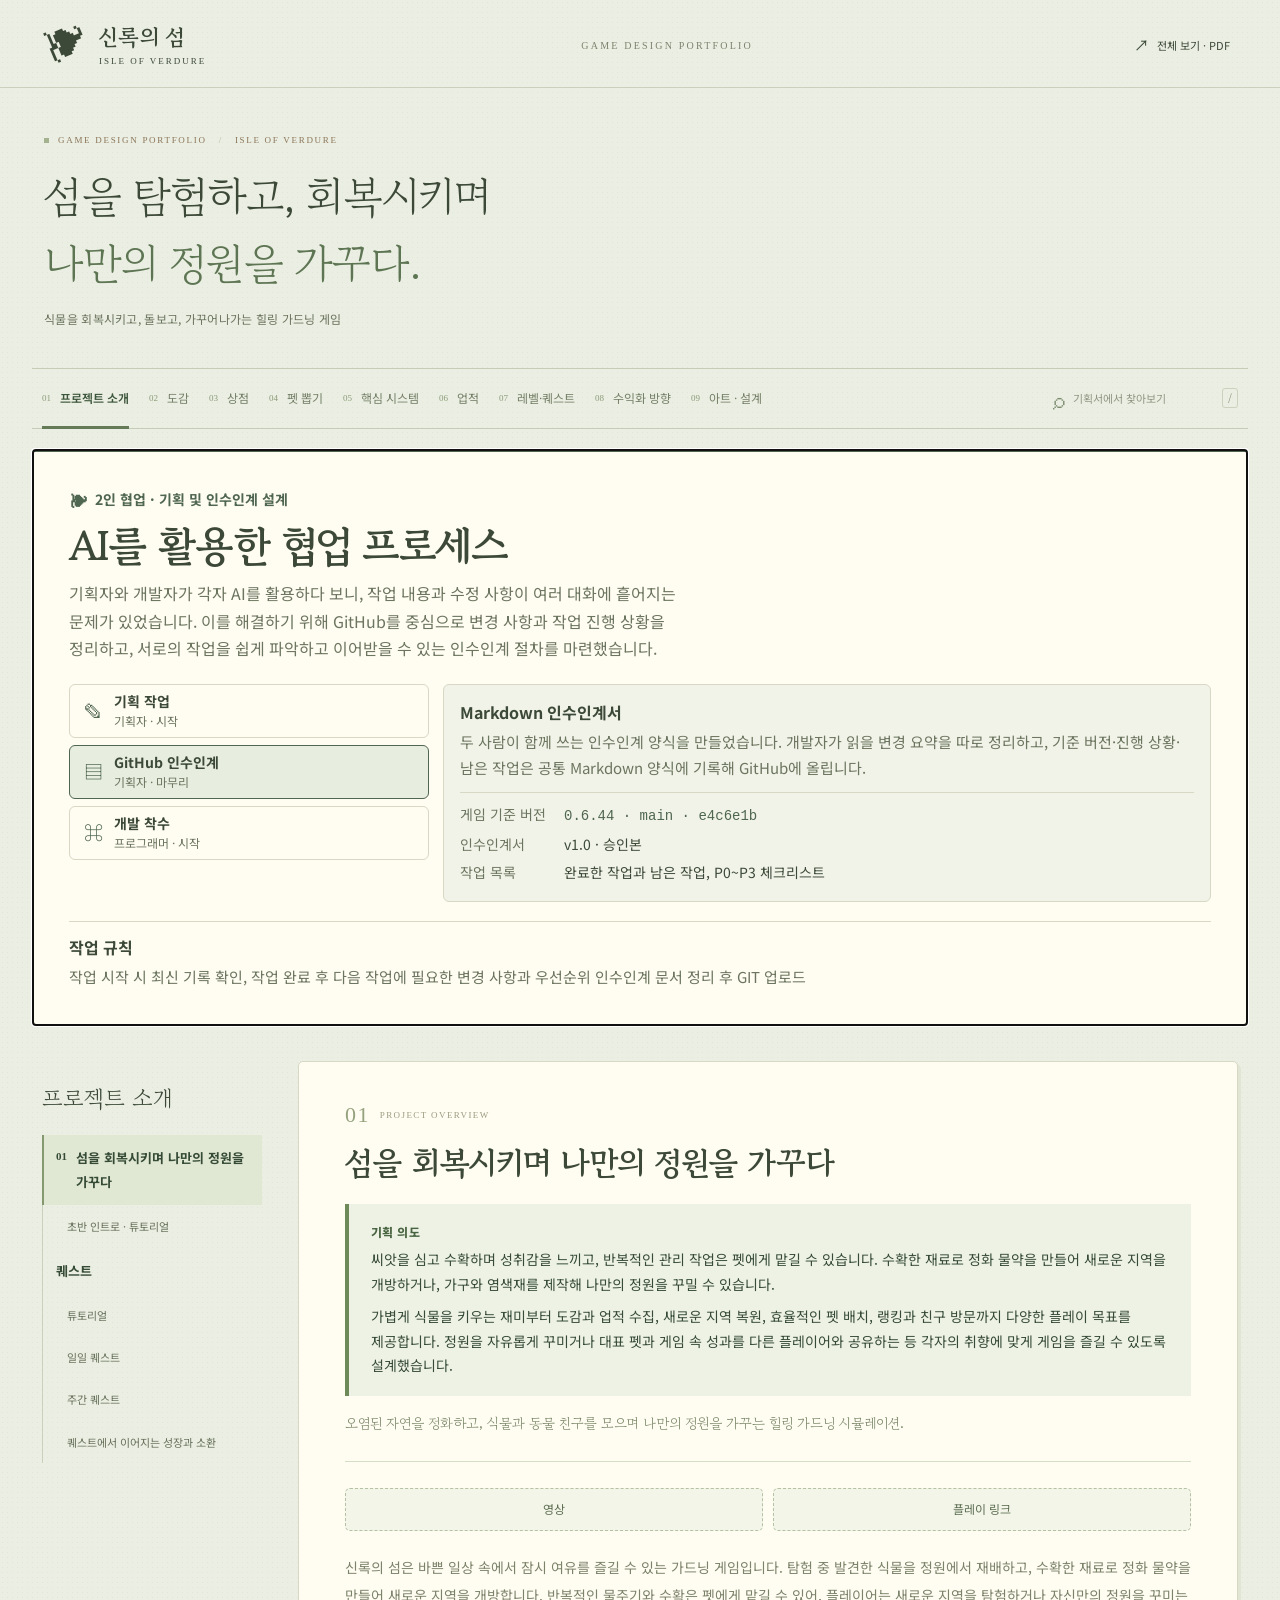
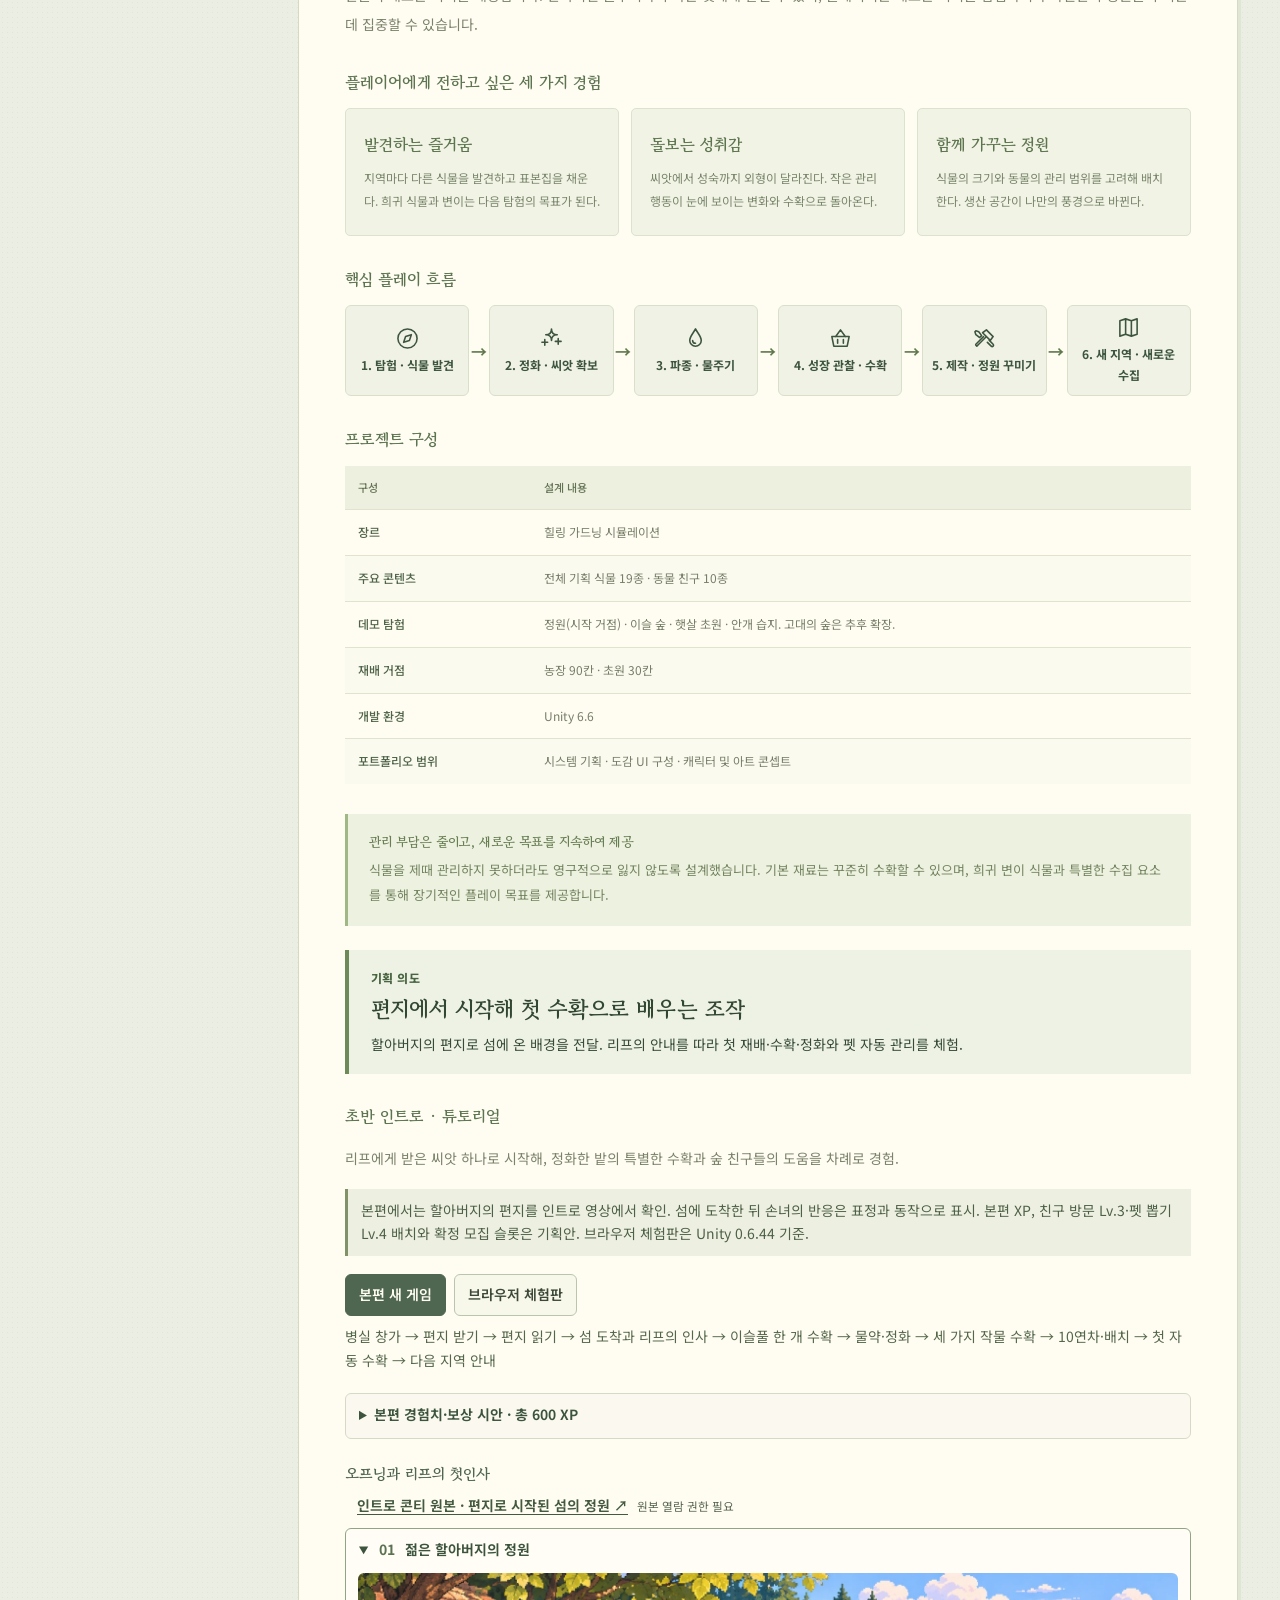
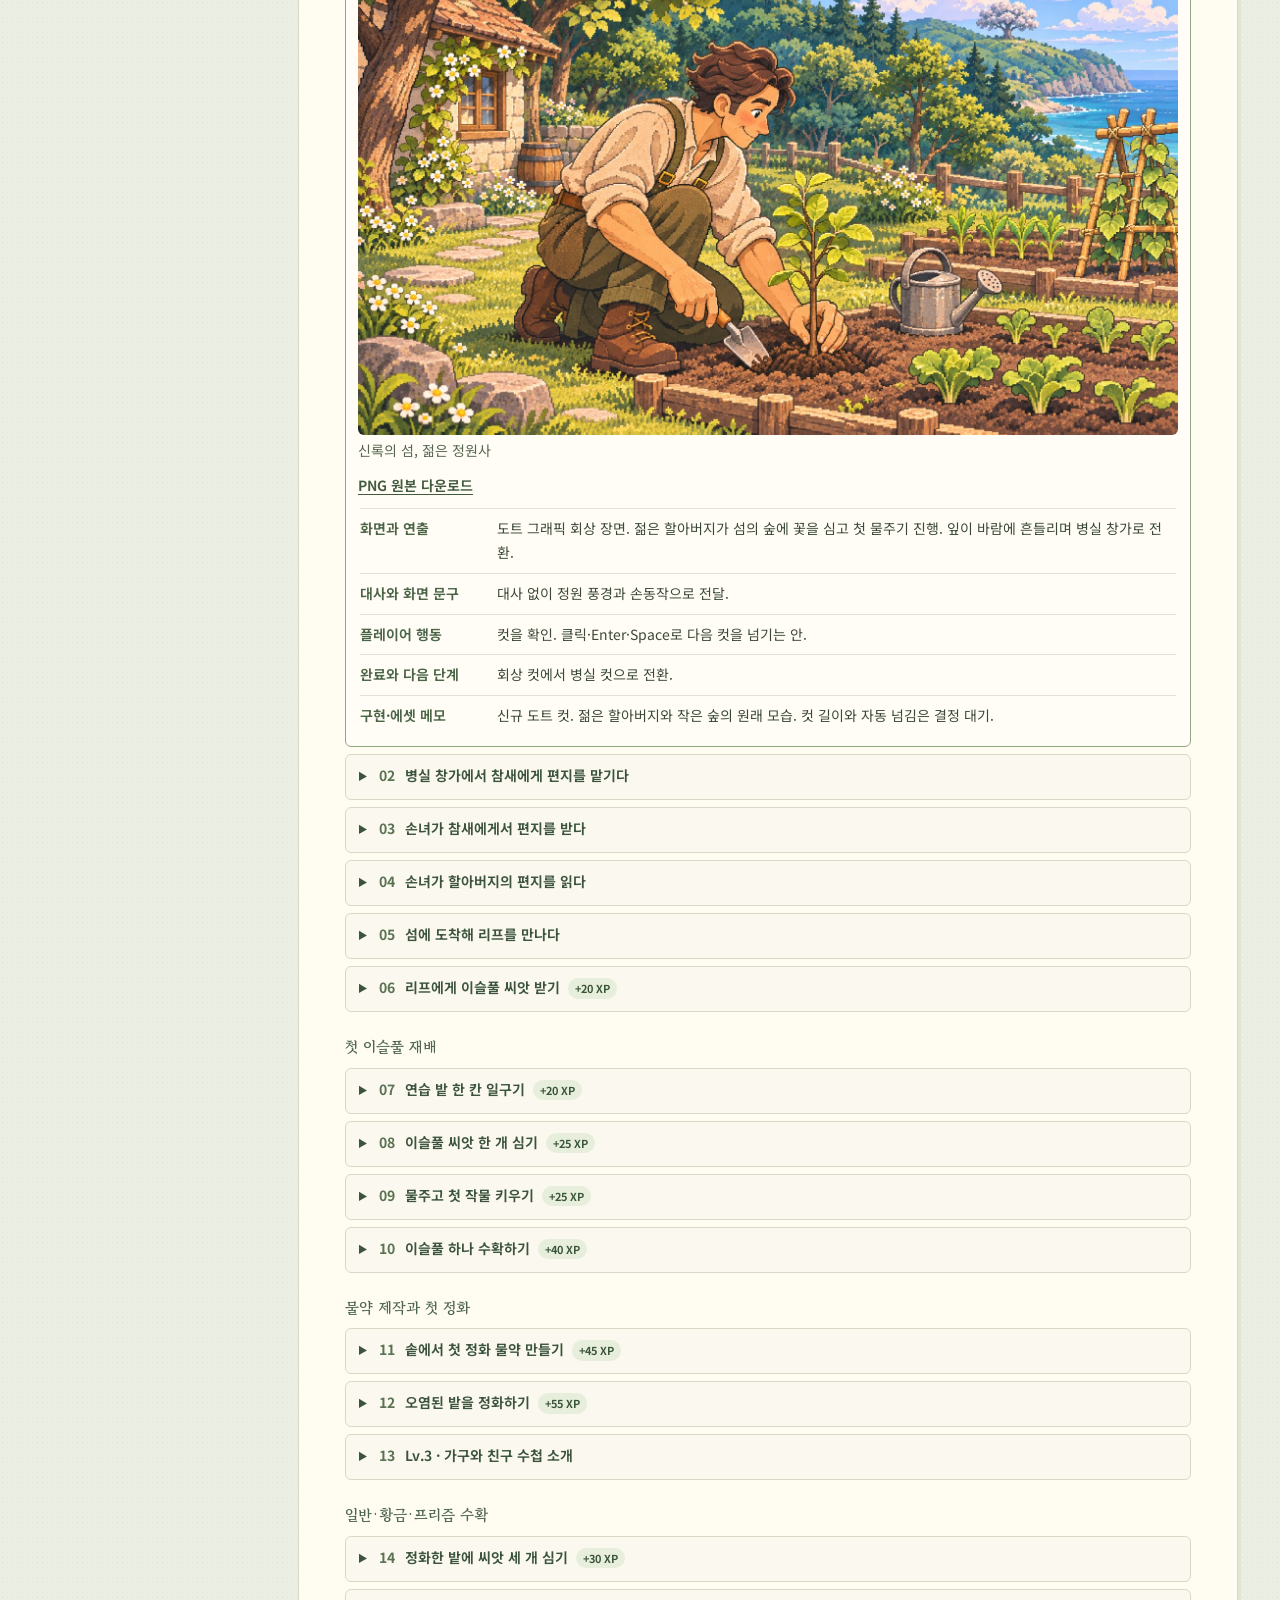
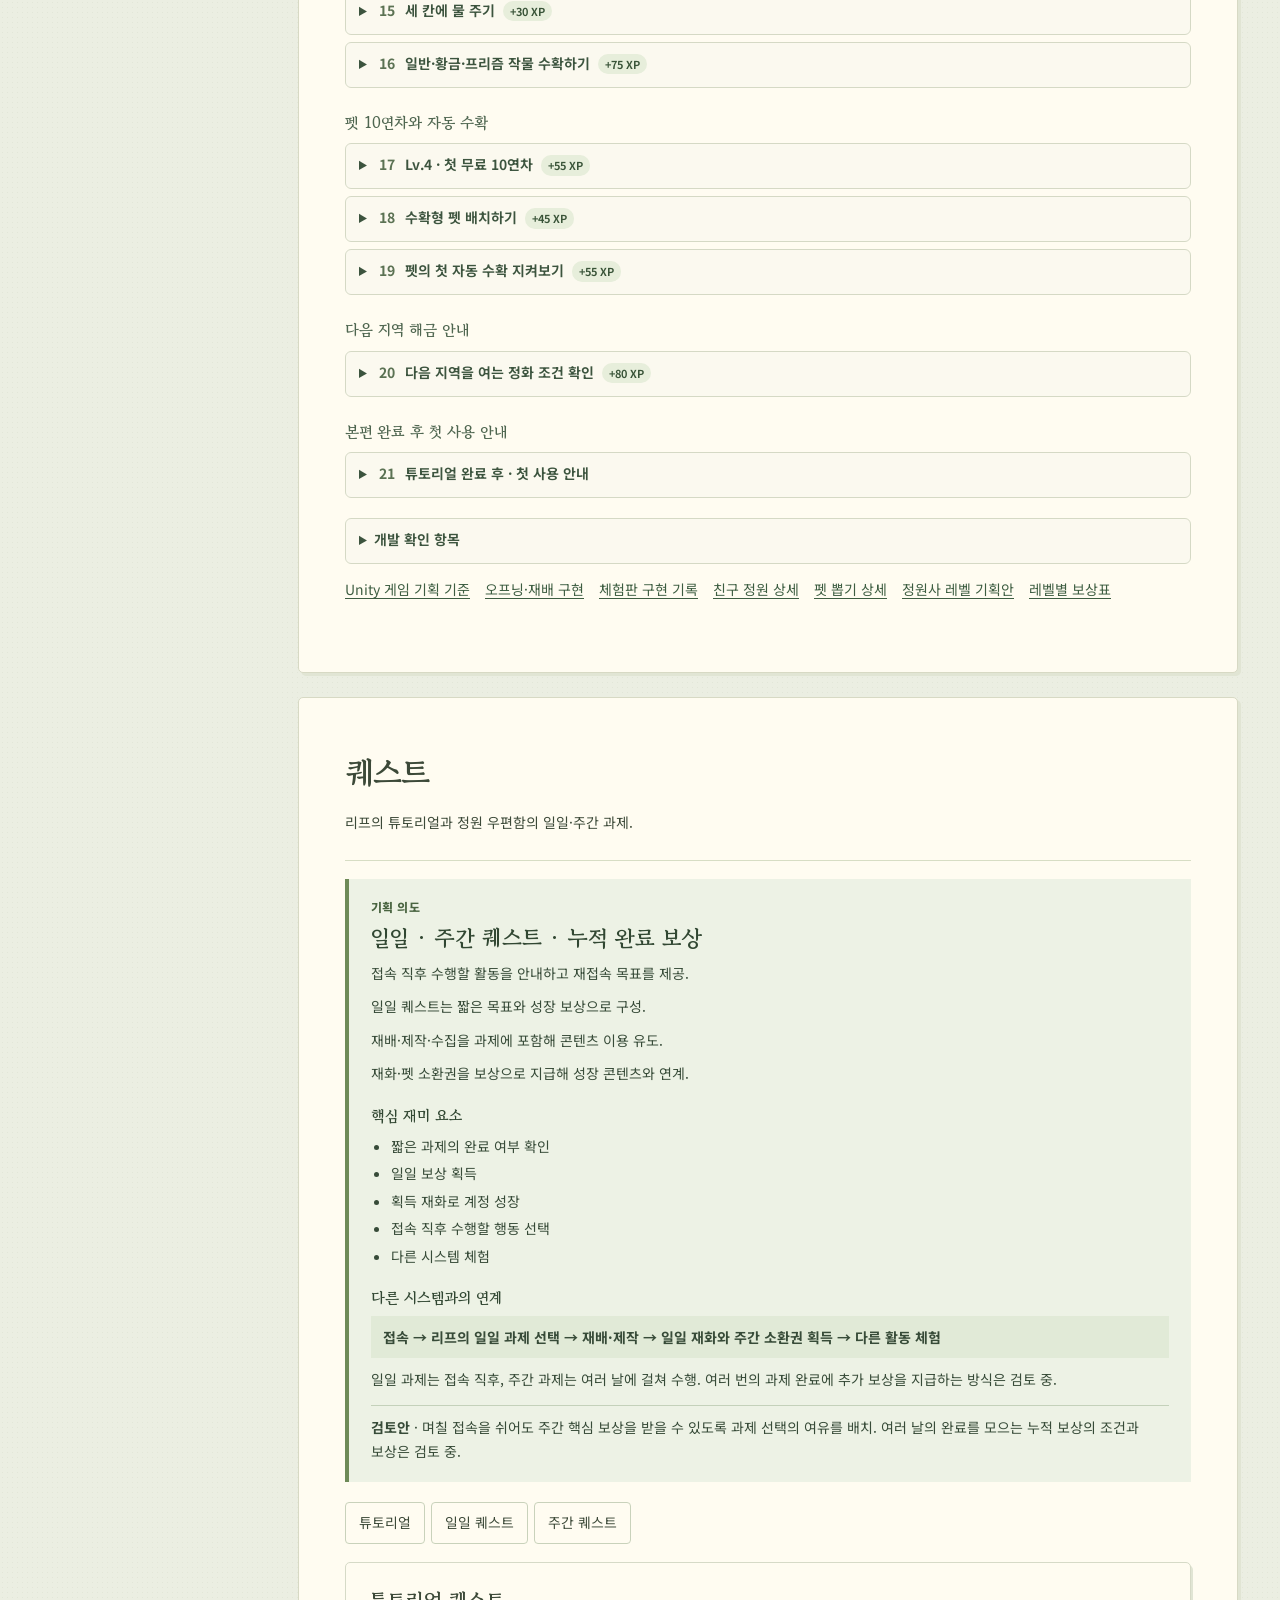
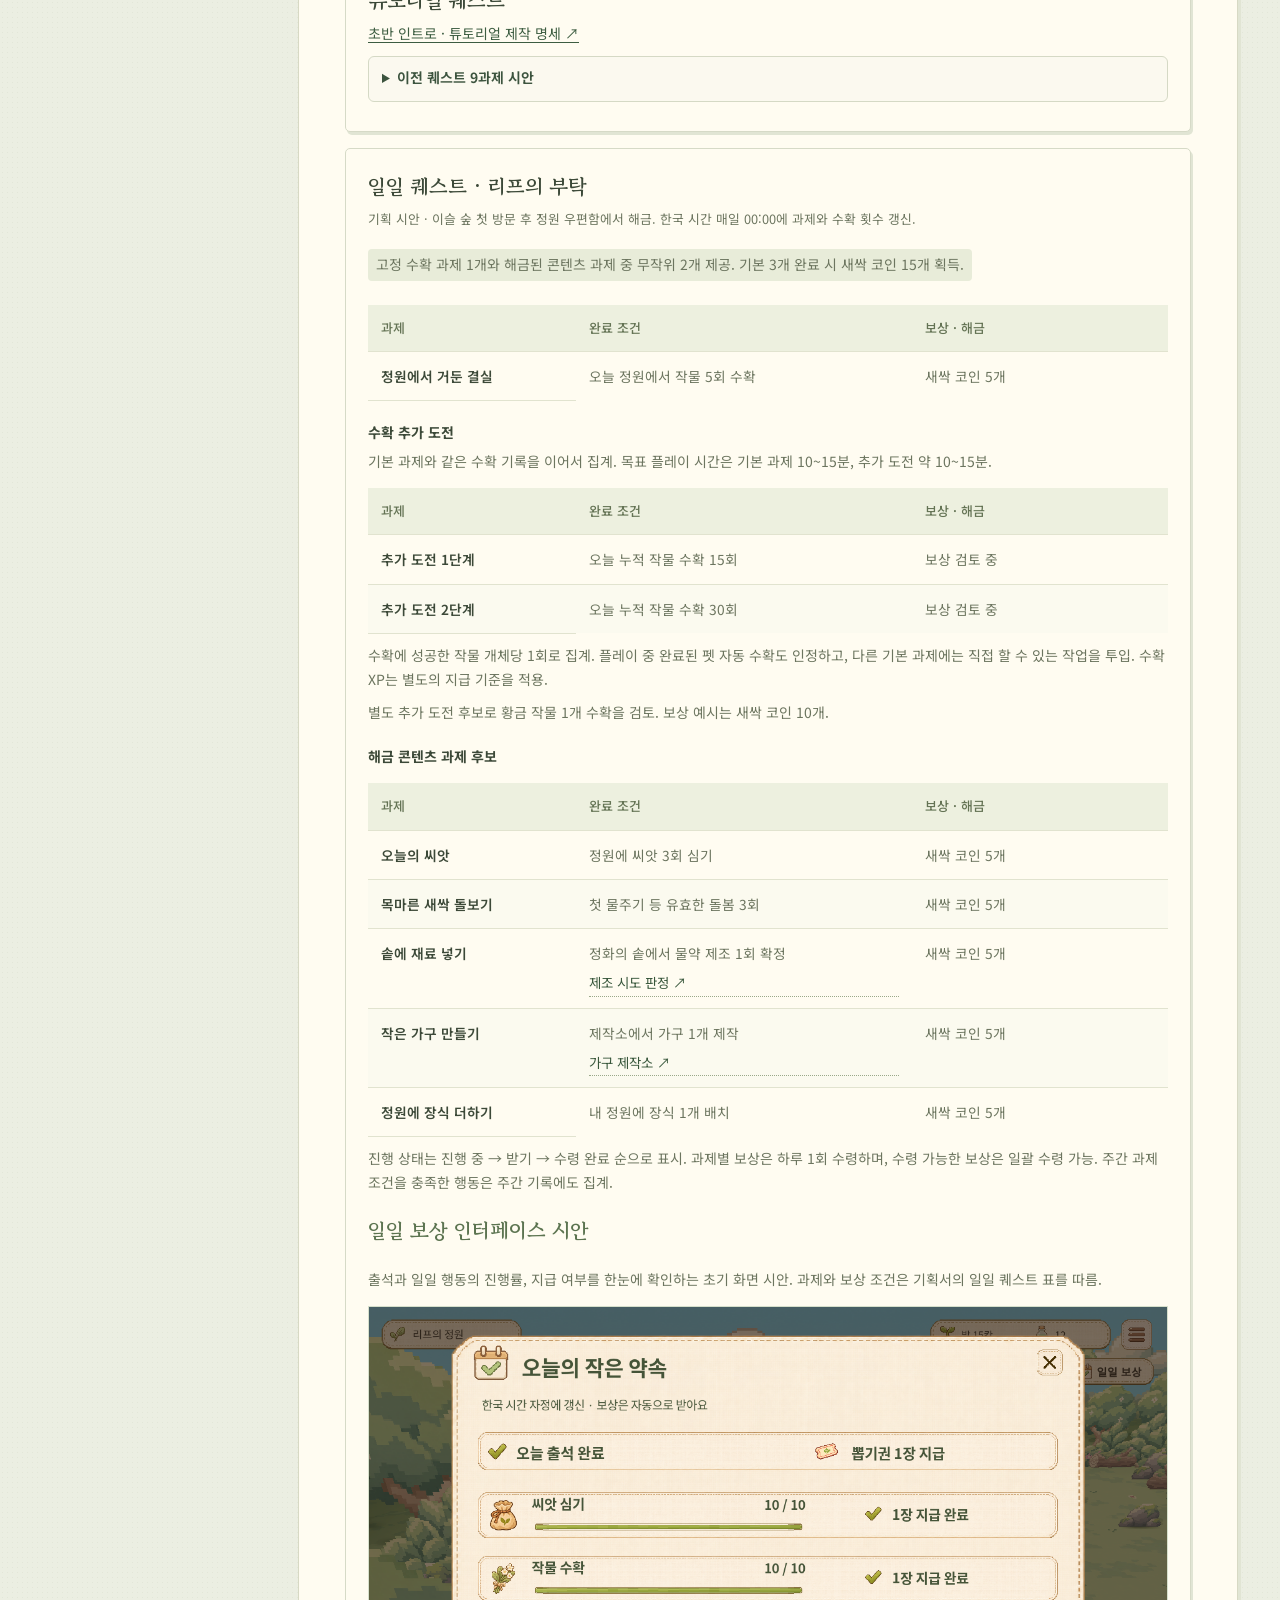
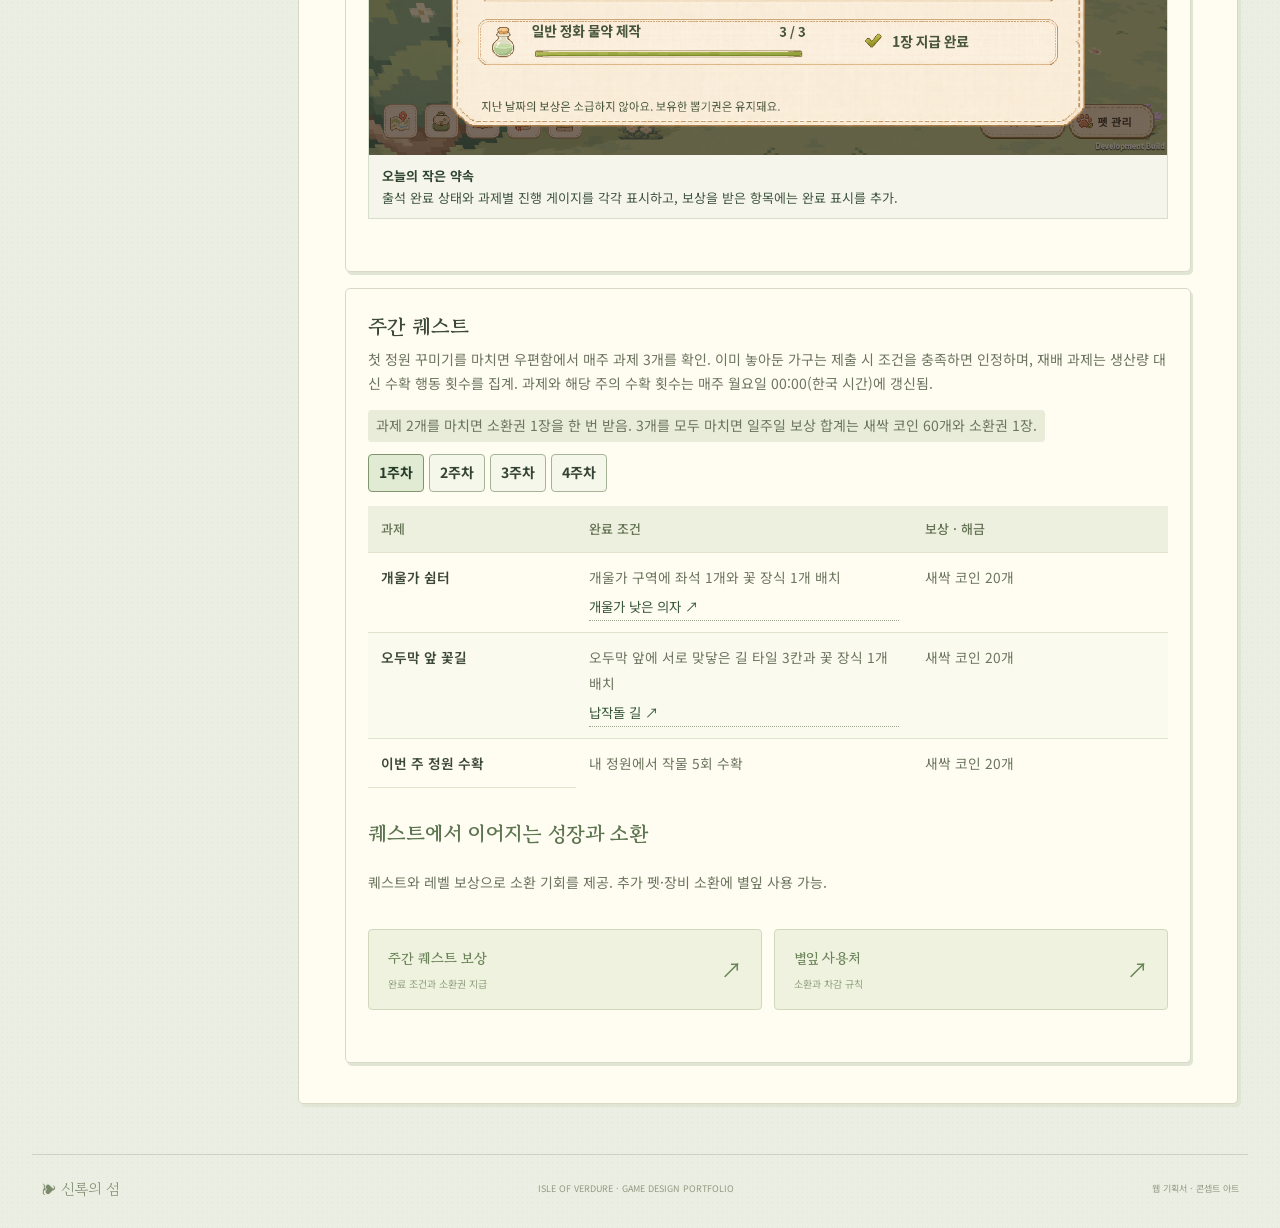
==== commit 40cee400: "Restore the approved collaboration introduction" ====
--- a/index.html
+++ b/index.html
@@ -367,7 +367,7 @@
       <header class="ai-collaboration-intro">
         <p class="ai-collaboration-role"><span aria-hidden="true">❧</span> 2인 협업 · 기획 및 인수인계 설계</p>
         <h2 id="ai-collaboration-title">AI를 활용한 협업 프로세스</h2>
-        <p>각자의 AI 대화에 흩어진 변경 사항과 진행 상황을 GitHub에 모아, 서로의 작업을 이어받을 수 있도록 했습니다.</p>
+        <p>기획자와 개발자가 각자 AI를 활용하다 보니, 작업 내용과 수정 사항이 여러 대화에 흩어지는 문제가 있었습니다. 이를 해결하기 위해 GitHub를 중심으로 변경 사항과 작업 진행 상황을 정리하고, 서로의 작업을 쉽게 파악하고 이어받을 수 있는 인수인계 절차를 마련했습니다.</p>
       </header>
       <div class="ai-collaboration-workflow">
         <div class="ai-collaboration-steps" role="group" aria-label="기획에서 개발까지의 인수인계 단계">
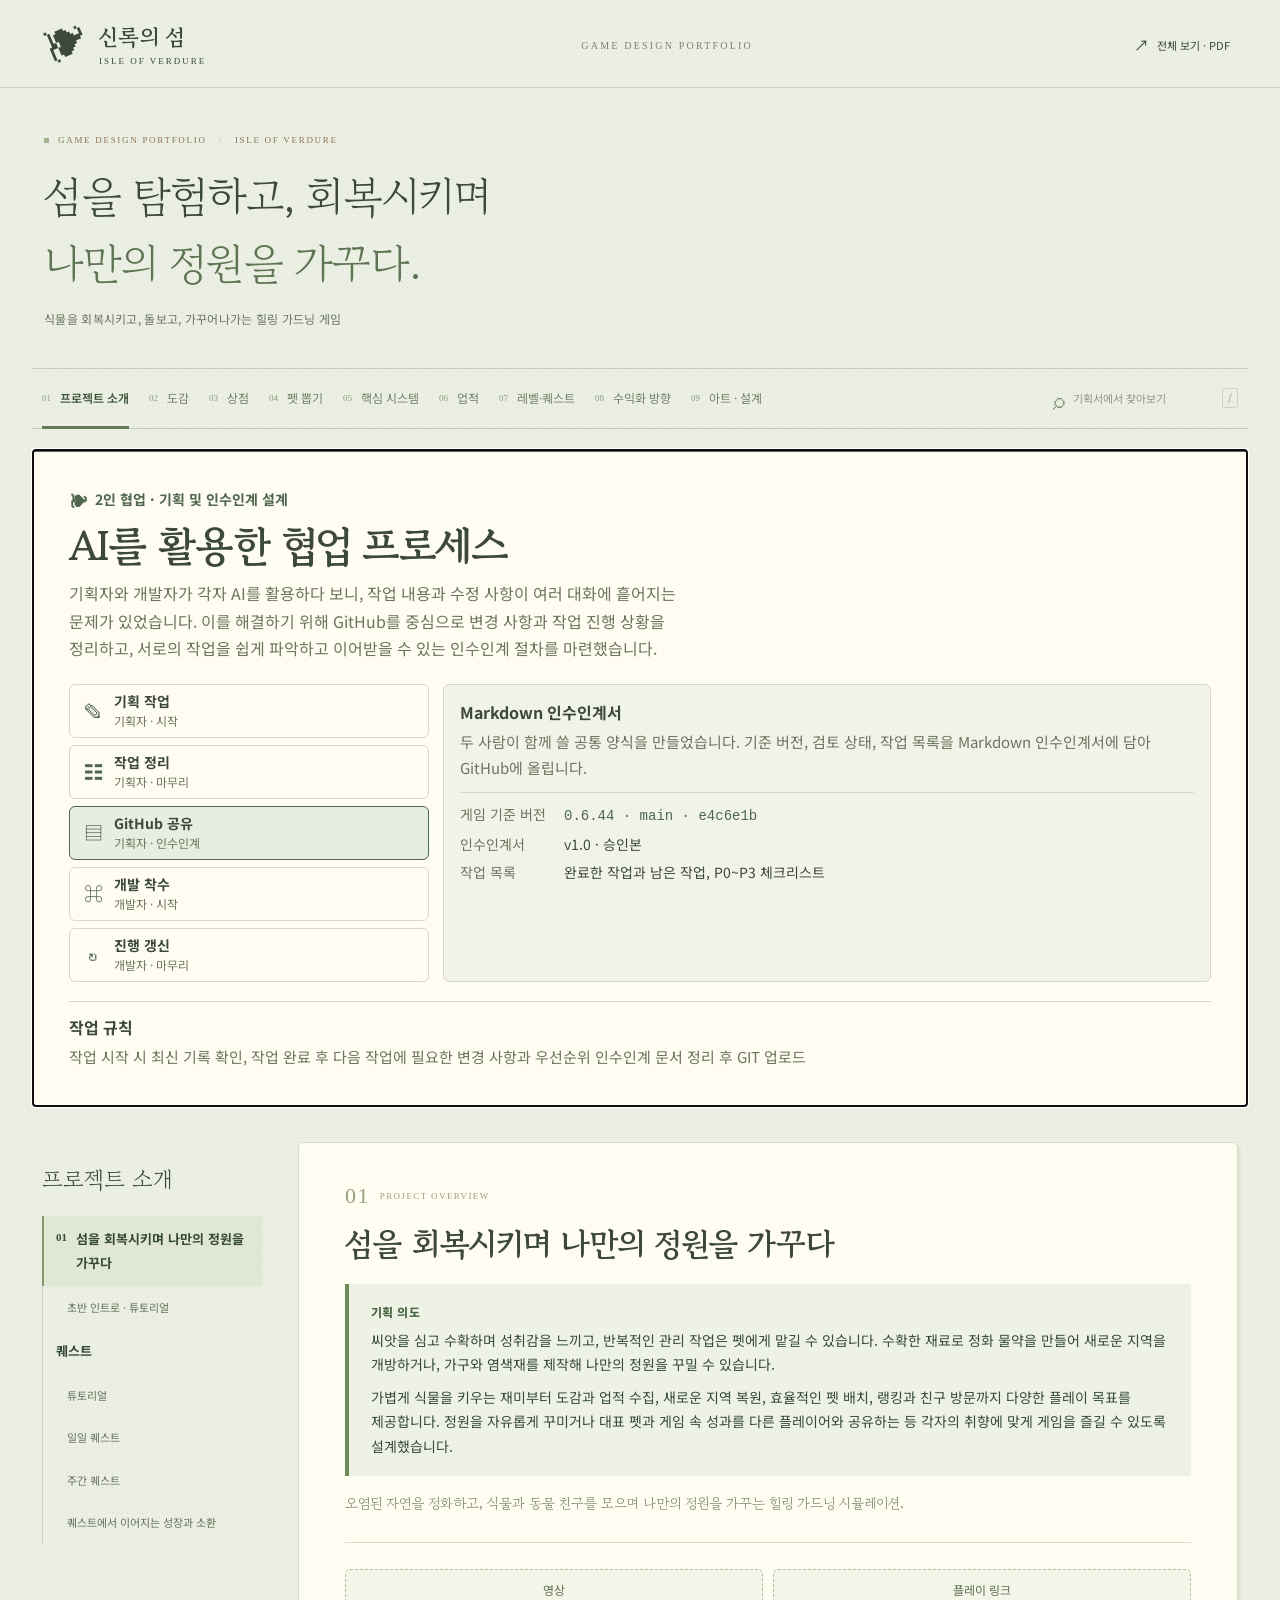
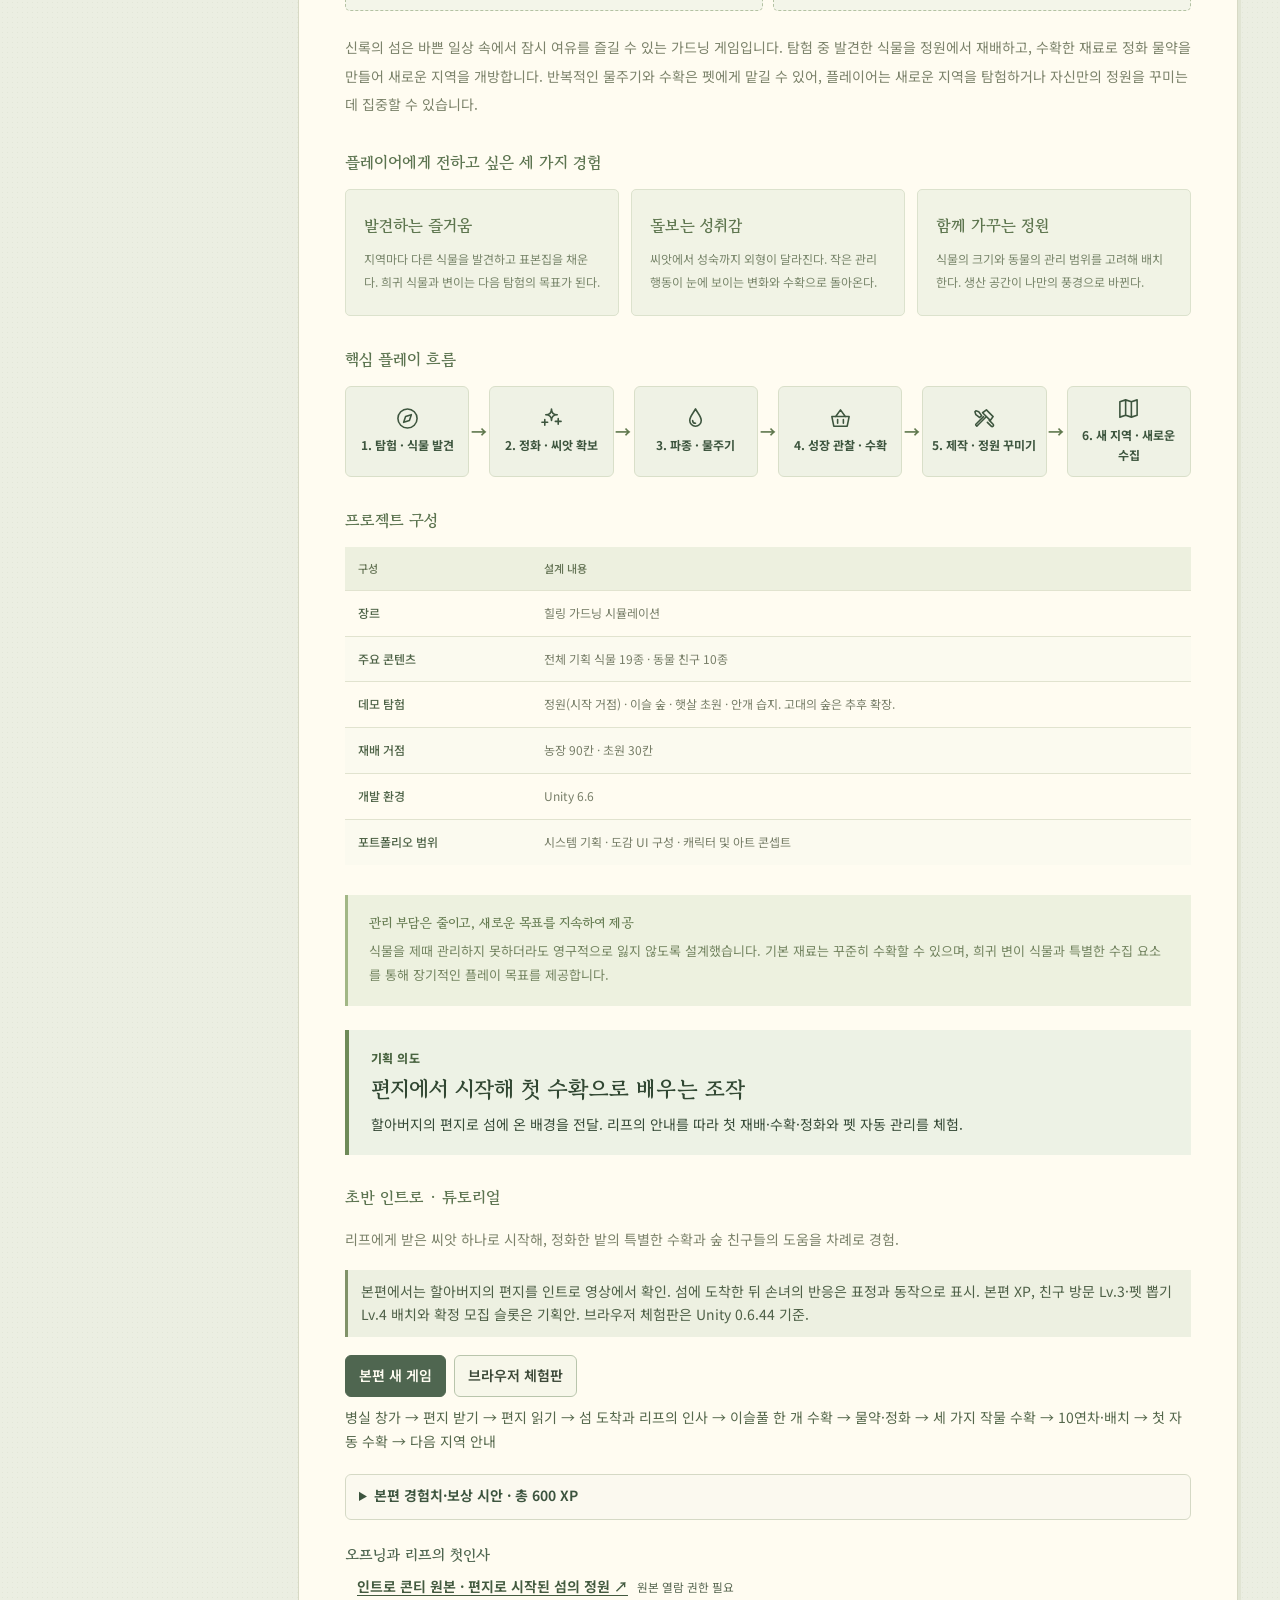
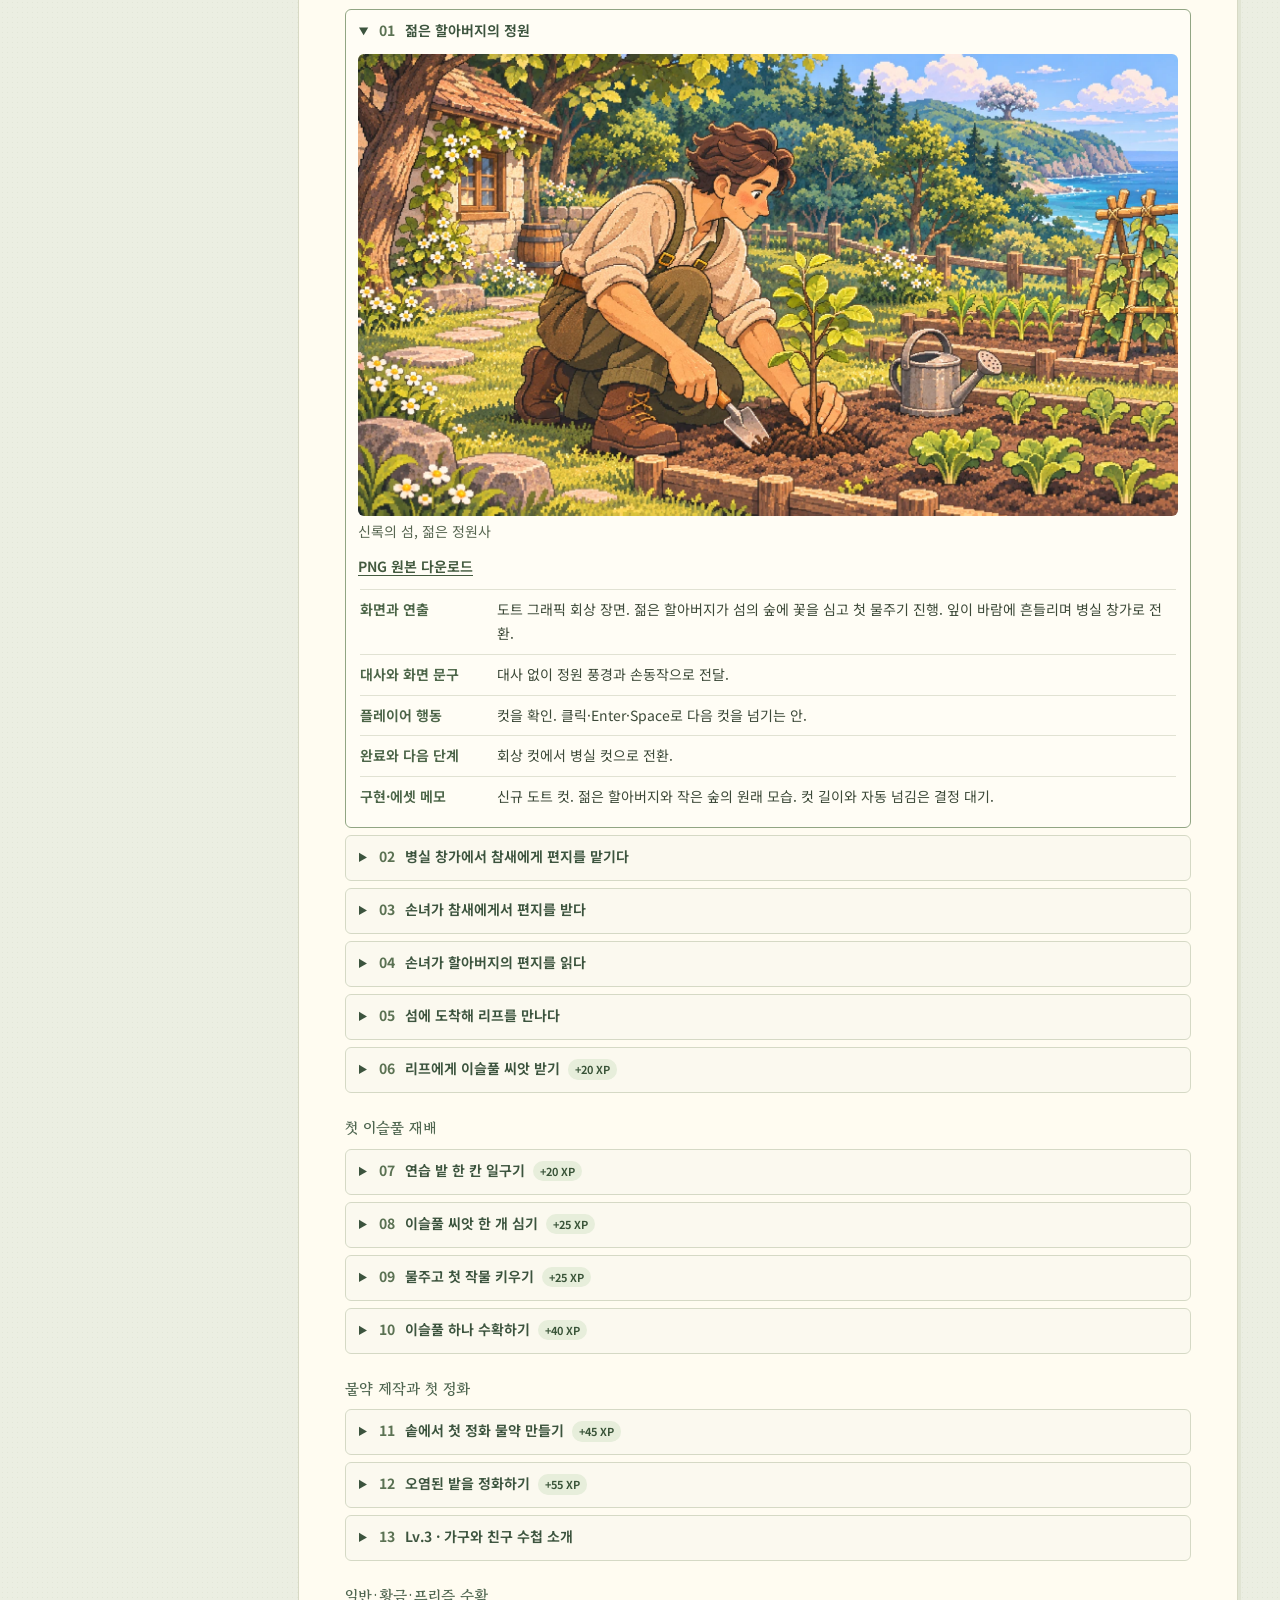
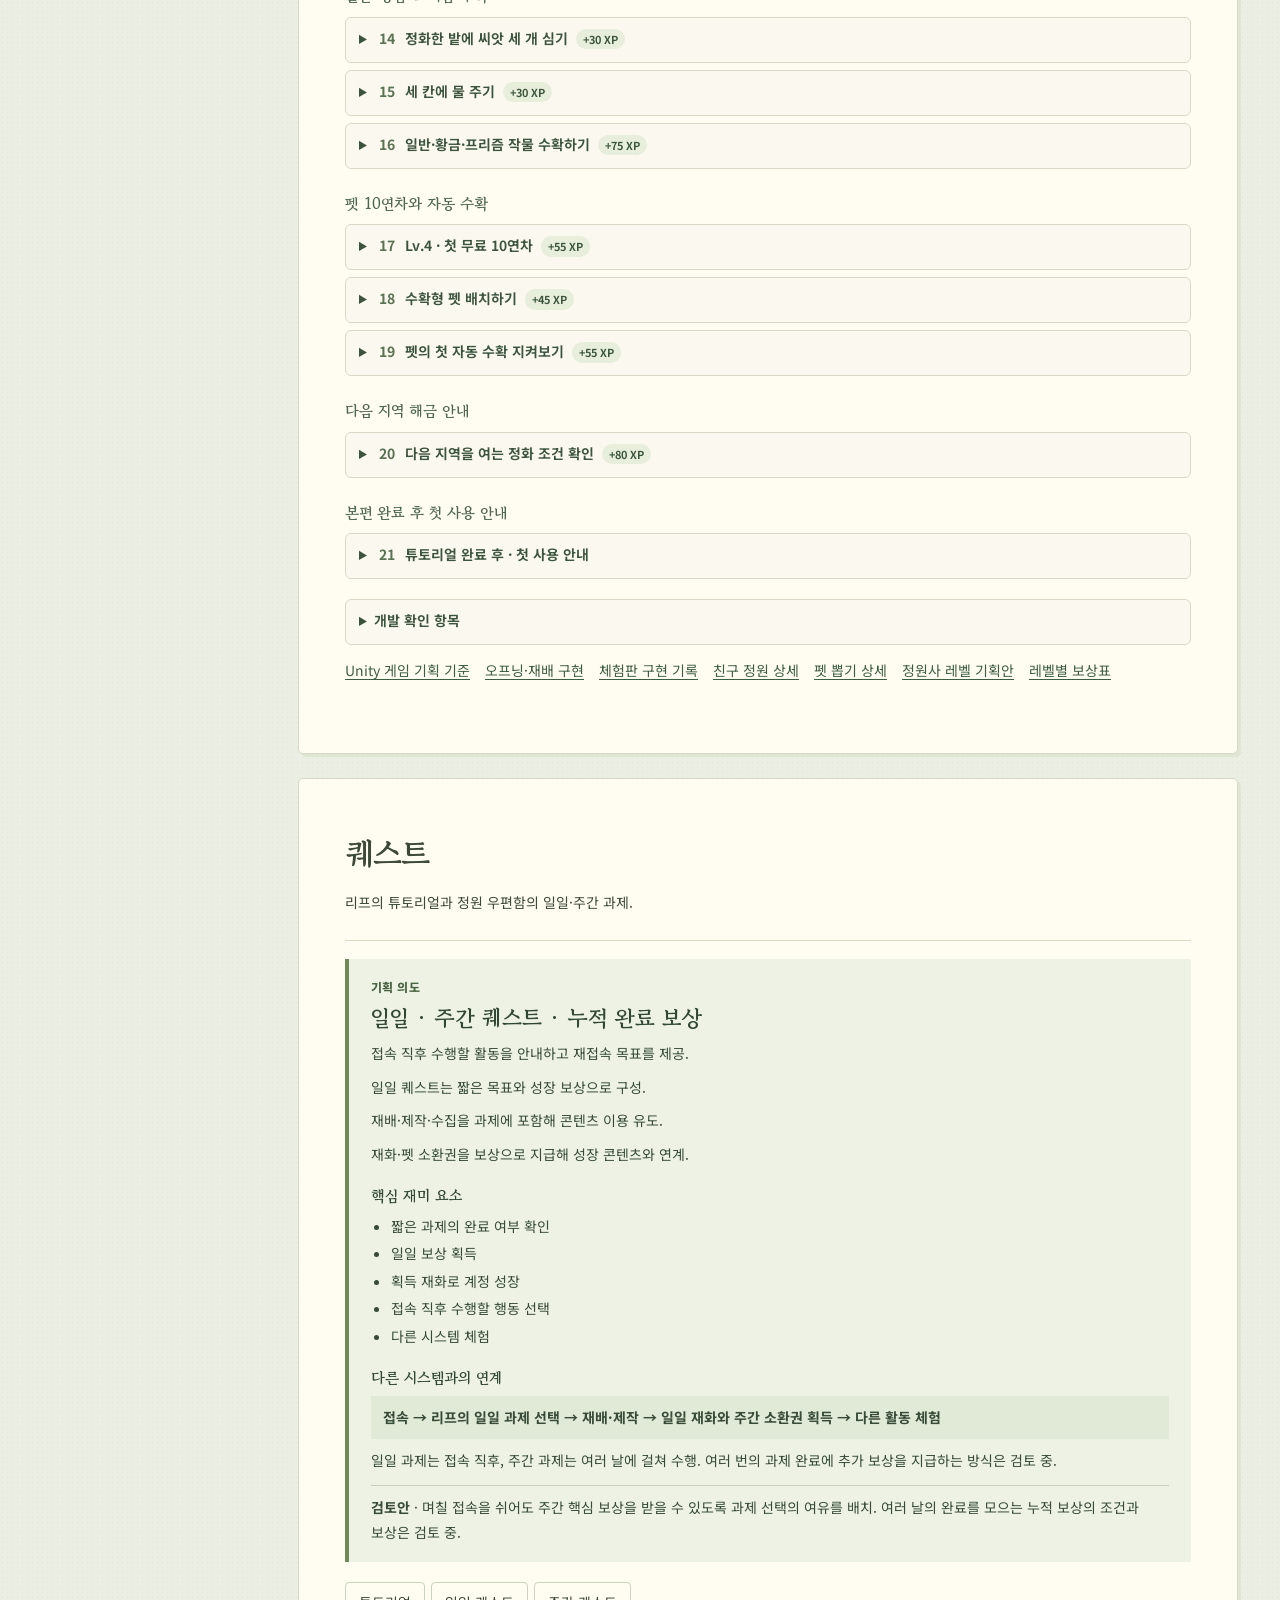
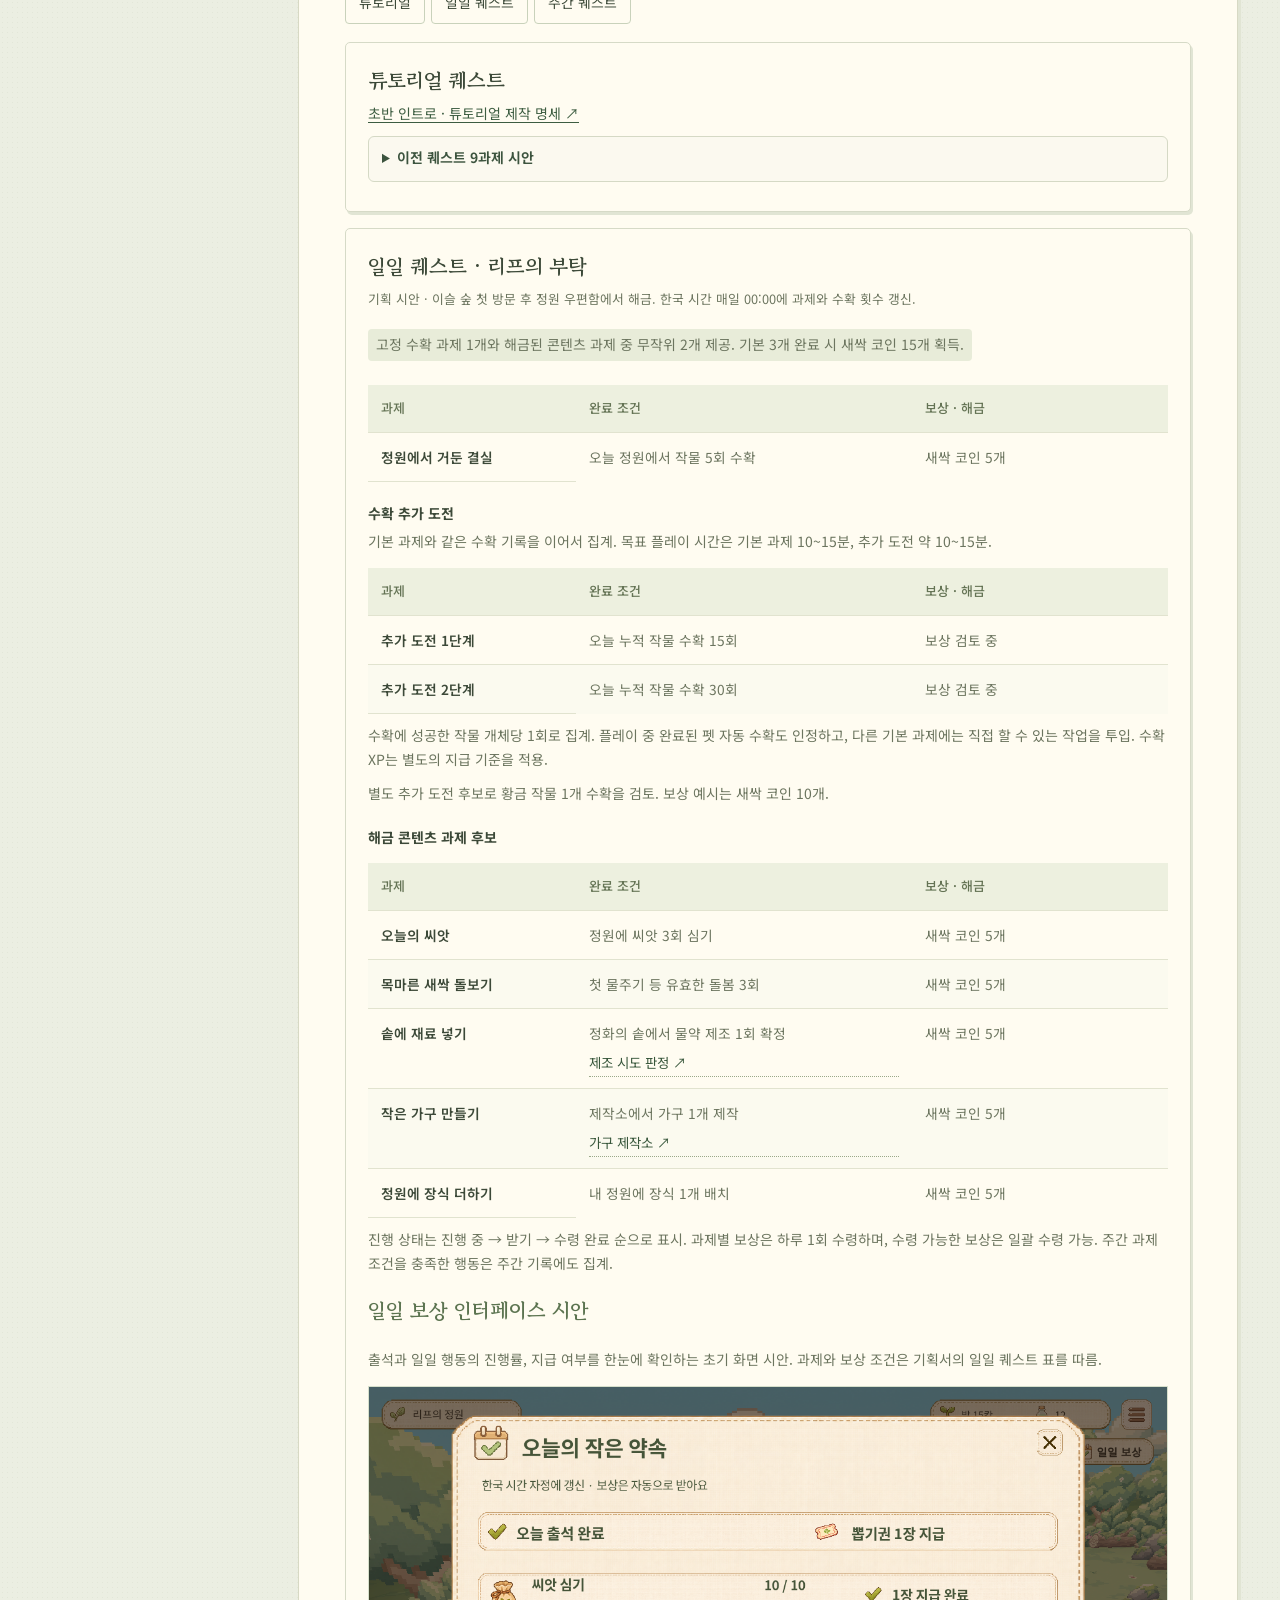
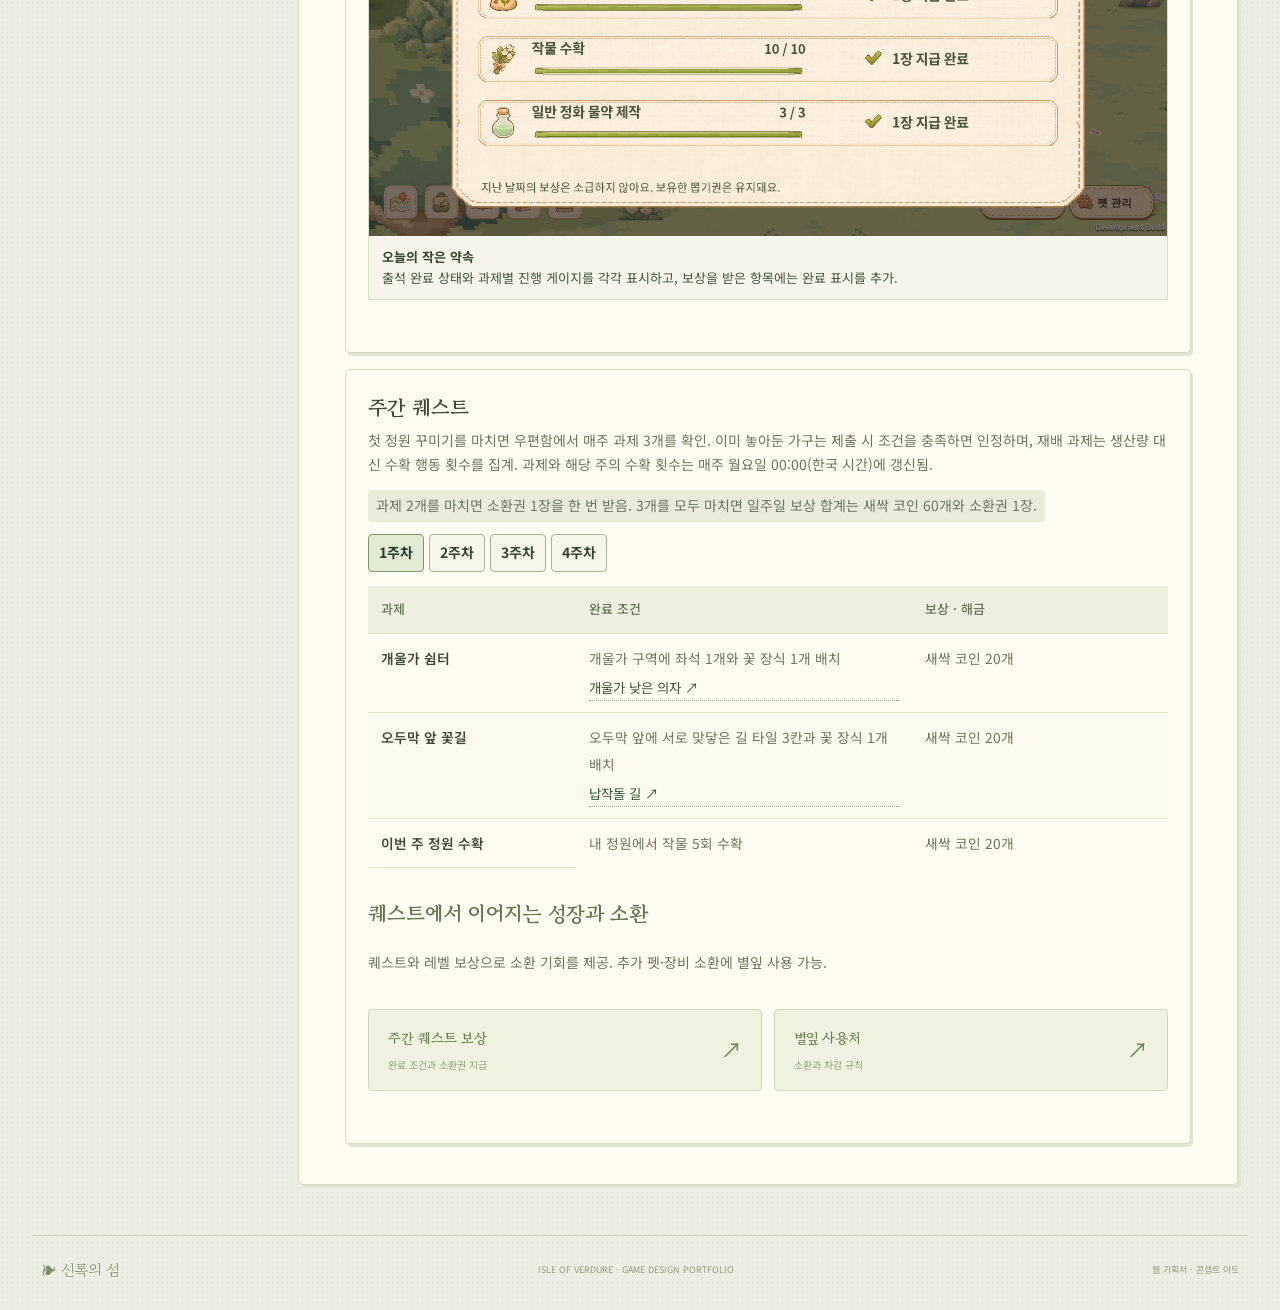
==== commit 21ad30a2: "Show the five stages of the AI collaboration workflow" ====
--- a/index.html
+++ b/index.html
@@ -370,25 +370,35 @@
         <p>기획자와 개발자가 각자 AI를 활용하다 보니, 작업 내용과 수정 사항이 여러 대화에 흩어지는 문제가 있었습니다. 이를 해결하기 위해 GitHub를 중심으로 변경 사항과 작업 진행 상황을 정리하고, 서로의 작업을 쉽게 파악하고 이어받을 수 있는 인수인계 절차를 마련했습니다.</p>
       </header>
       <div class="ai-collaboration-workflow">
-        <div class="ai-collaboration-steps" role="group" aria-label="기획에서 개발까지의 인수인계 단계">
+        <div class="ai-collaboration-steps" role="group" aria-label="AI 협업의 다섯 단계">
           <button type="button" aria-controls="ai-collaboration-plan" aria-pressed="false">
             <span class="ai-step-icon" aria-hidden="true">✎</span><span><strong>기획 작업</strong><small>기획자 · 시작</small></span>
           </button>
+          <button type="button" aria-controls="ai-collaboration-record" aria-pressed="false">
+            <span class="ai-step-icon" aria-hidden="true">☷</span><span><strong>작업 정리</strong><small>기획자 · 마무리</small></span>
+          </button>
           <button type="button" aria-controls="ai-collaboration-handoff" aria-pressed="true">
-            <span class="ai-step-icon" aria-hidden="true">▤</span><span><strong>GitHub 인수인계</strong><small>기획자 · 마무리</small></span>
+            <span class="ai-step-icon" aria-hidden="true">▤</span><span><strong>GitHub 공유</strong><small>기획자 · 인수인계</small></span>
           </button>
           <button type="button" aria-controls="ai-collaboration-develop" aria-pressed="false">
-            <span class="ai-step-icon" aria-hidden="true">⌘</span><span><strong>개발 착수</strong><small>프로그래머 · 시작</small></span>
+            <span class="ai-step-icon" aria-hidden="true">⌘</span><span><strong>개발 착수</strong><small>개발자 · 시작</small></span>
+          </button>
+          <button type="button" aria-controls="ai-collaboration-update" aria-pressed="false">
+            <span class="ai-step-icon" aria-hidden="true">↻</span><span><strong>진행 갱신</strong><small>개발자 · 마무리</small></span>
           </button>
         </div>
         <div class="ai-collaboration-details" aria-live="polite" aria-atomic="true">
           <section id="ai-collaboration-plan" hidden>
             <h3>최신 기록에서 시작</h3>
-            <p>최신 인수인계서를 확인하고 AI에 기획자 역할과 문서를 전달합니다. AI가 정리한 우선순위에 따라 기획서를 작성하고 변경 사항을 정리합니다.</p>
+            <p>최신 인수인계서를 확인하고 AI에 기획자 역할과 문서를 전달합니다. AI가 이전 인수인계서를 바탕으로 정리한 우선순위에 따라 기획서를 작성합니다.</p>
+          </section>
+          <section id="ai-collaboration-record" hidden>
+            <h3>변경 사항과 다음 할 일 정리</h3>
+            <p>기획을 마치면 개발자가 확인할 변경 사항을 요약합니다. 완료한 작업과 남은 작업을 구분하고, 남은 작업에는 P0~P3 우선순위를 매깁니다.</p>
           </section>
           <section id="ai-collaboration-handoff">
             <h3>Markdown 인수인계서</h3>
-            <p>두 사람이 함께 쓰는 인수인계 양식을 만들었습니다. 개발자가 읽을 변경 요약을 따로 정리하고, 기준 버전·진행 상황·남은 작업은 공통 Markdown 양식에 기록해 GitHub에 올립니다.</p>
+            <p>두 사람이 함께 쓸 공통 양식을 만들었습니다. 기준 버전, 검토 상태, 작업 목록을 Markdown 인수인계서에 담아 GitHub에 올립니다.</p>
             <dl>
               <div><dt>게임 기준 버전</dt><dd><code>0.6.44 · main · e4c6e1b</code></dd></div>
               <div><dt>인수인계서</dt><dd>v1.0 · 승인본</dd></div>
@@ -398,6 +408,10 @@
           <section id="ai-collaboration-develop" hidden>
             <h3>우선순위를 작업 순서로</h3>
             <p>최신 인수인계서를 확인하고 AI에 개발자 역할과 문서를 전달합니다. AI가 기존 체크리스트를 바탕으로 정리한 우선순위에 따라 개발을 시작합니다.</p>
+          </section>
+          <section id="ai-collaboration-update" hidden>
+            <h3>다음 작업을 위해 기록 갱신</h3>
+            <p>개발을 마치면 진행 상황과 남은 작업을 GitHub에 공유합니다. 다음 작업자는 갱신된 기록을 확인하고 작업을 시작합니다.</p>
           </section>
         </div>
       </div>
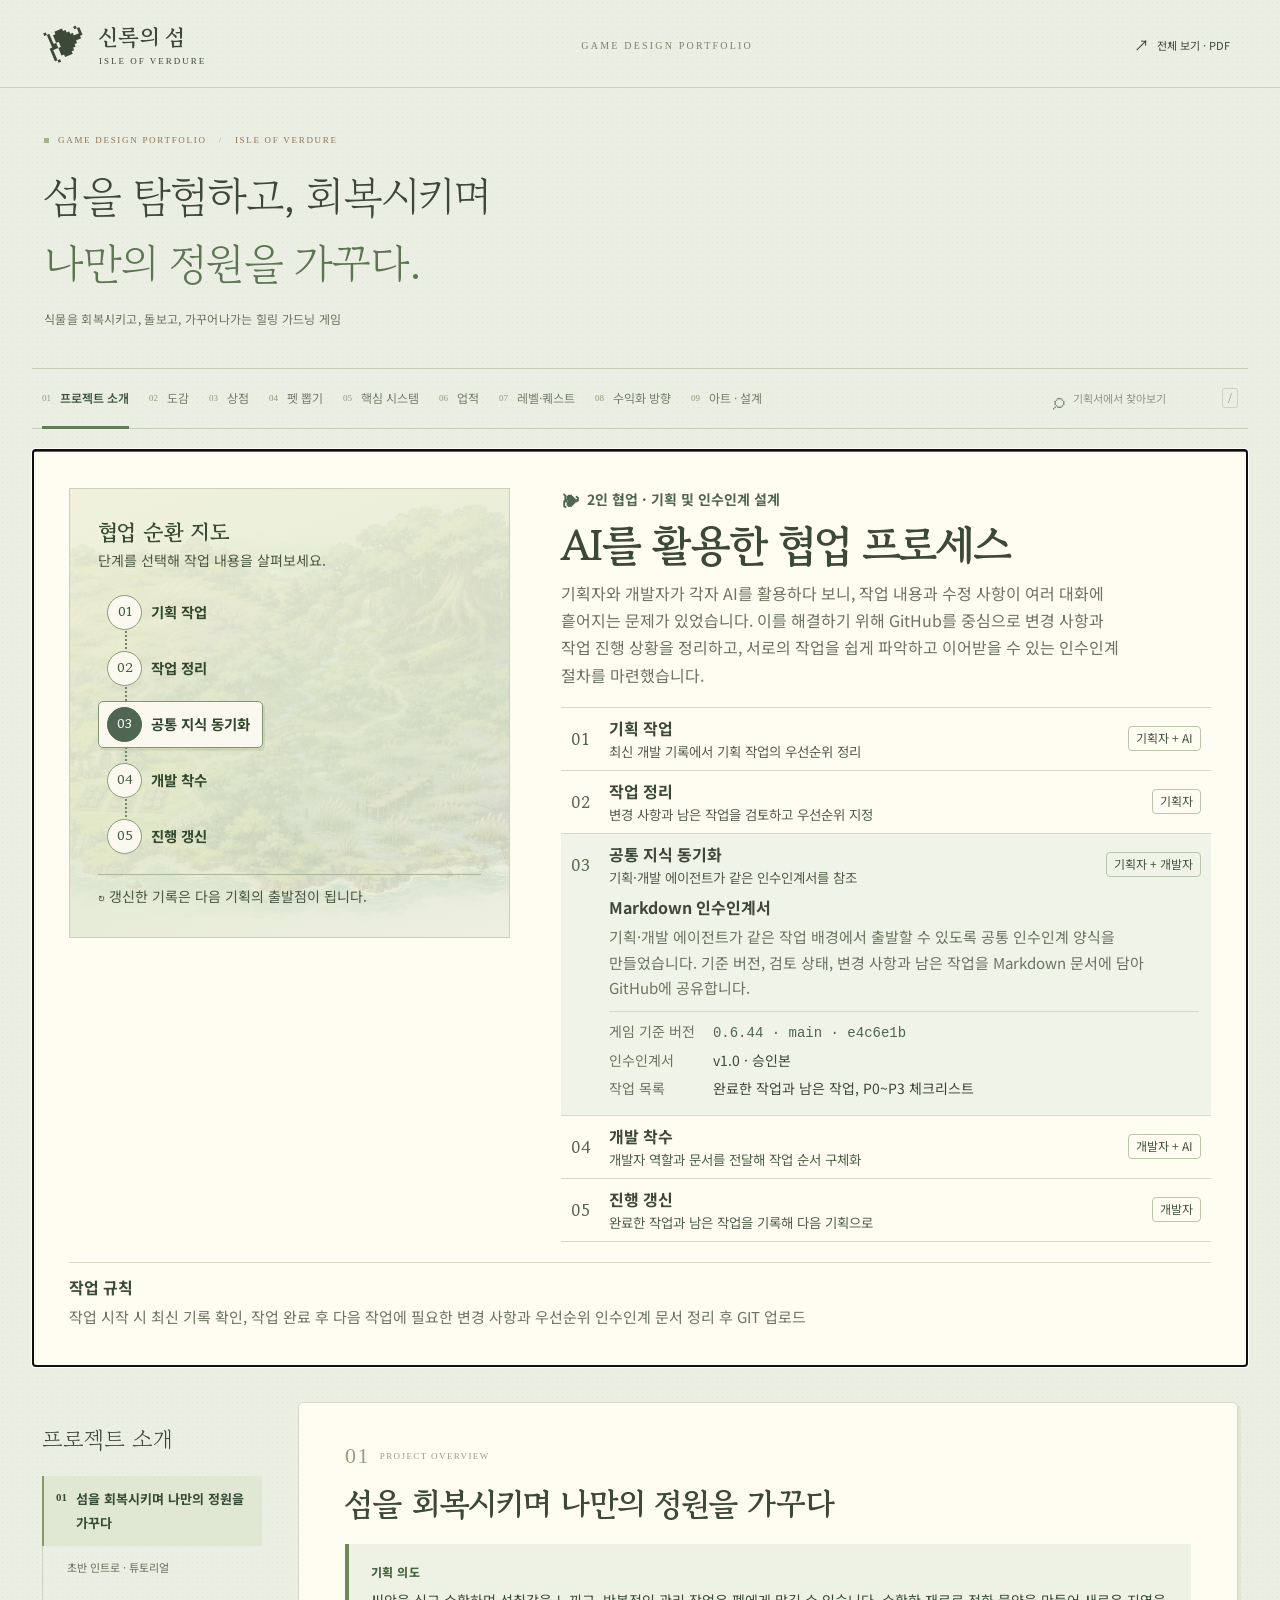
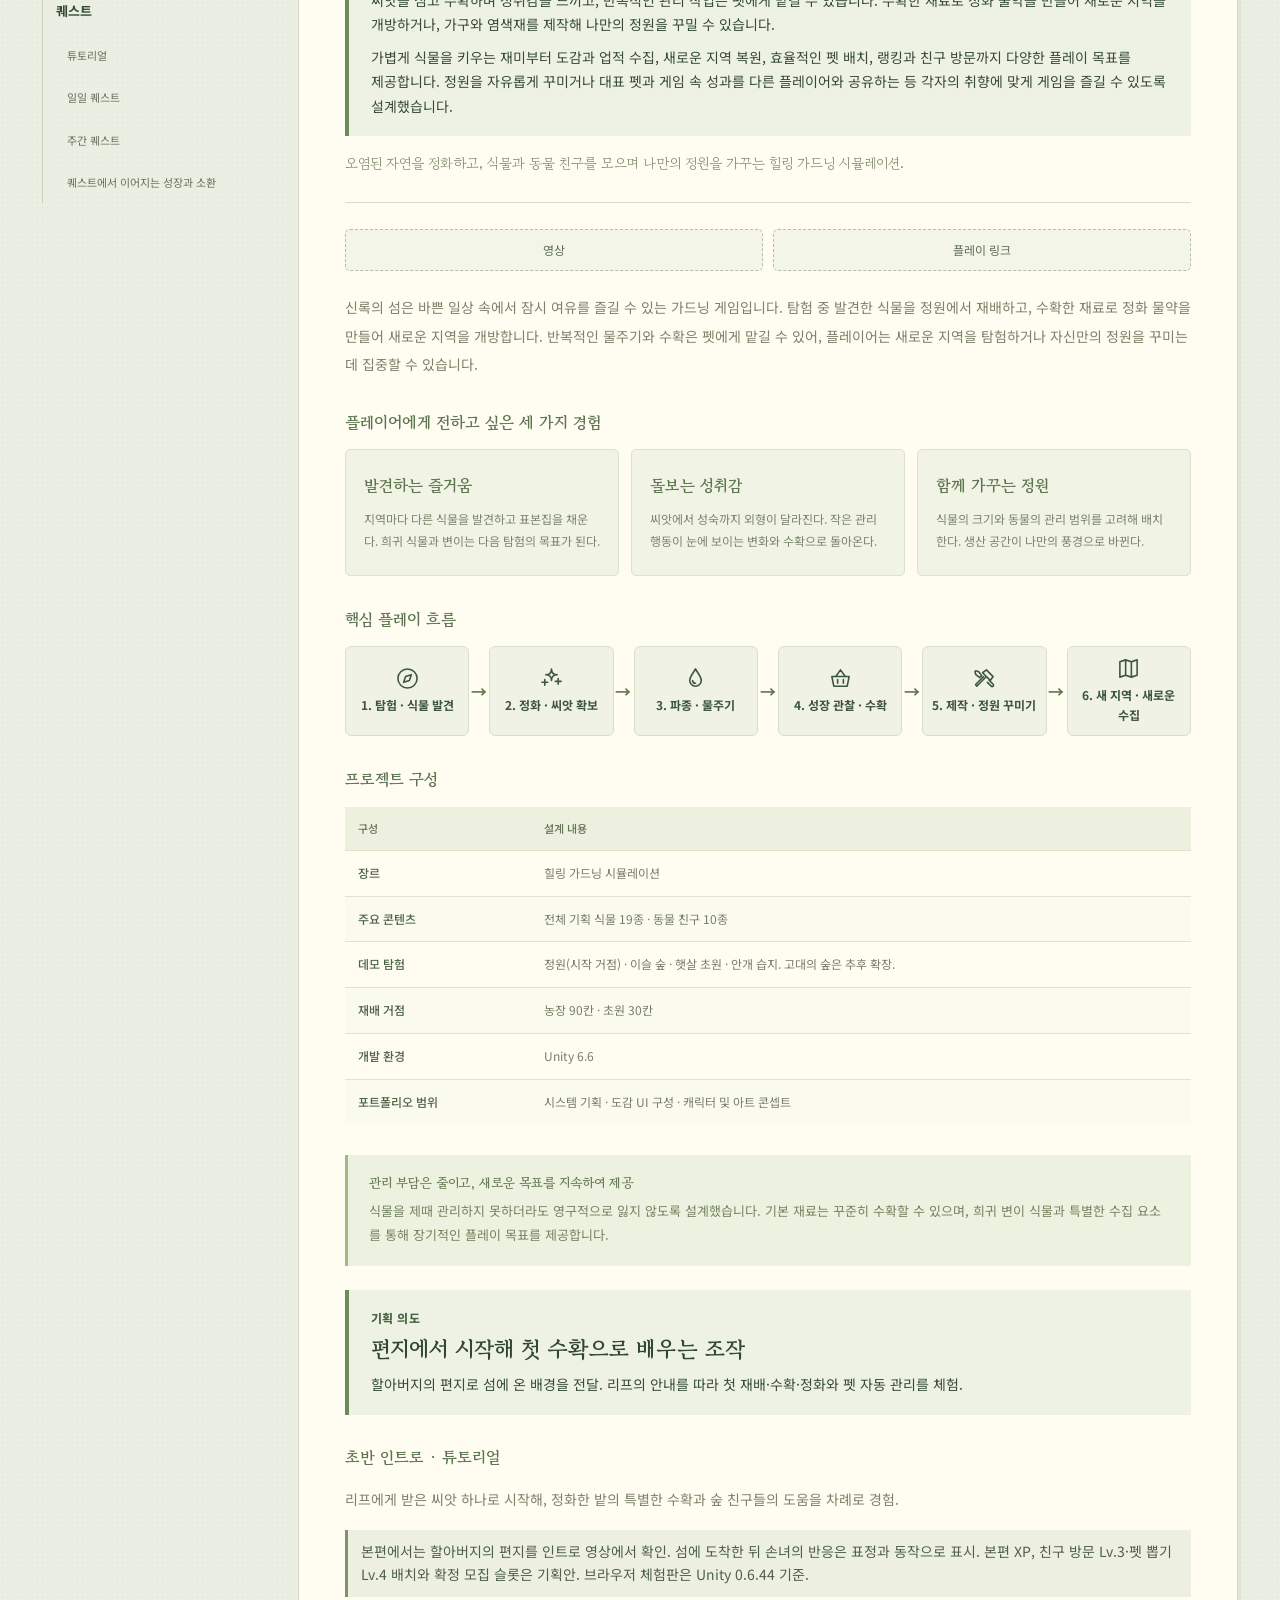
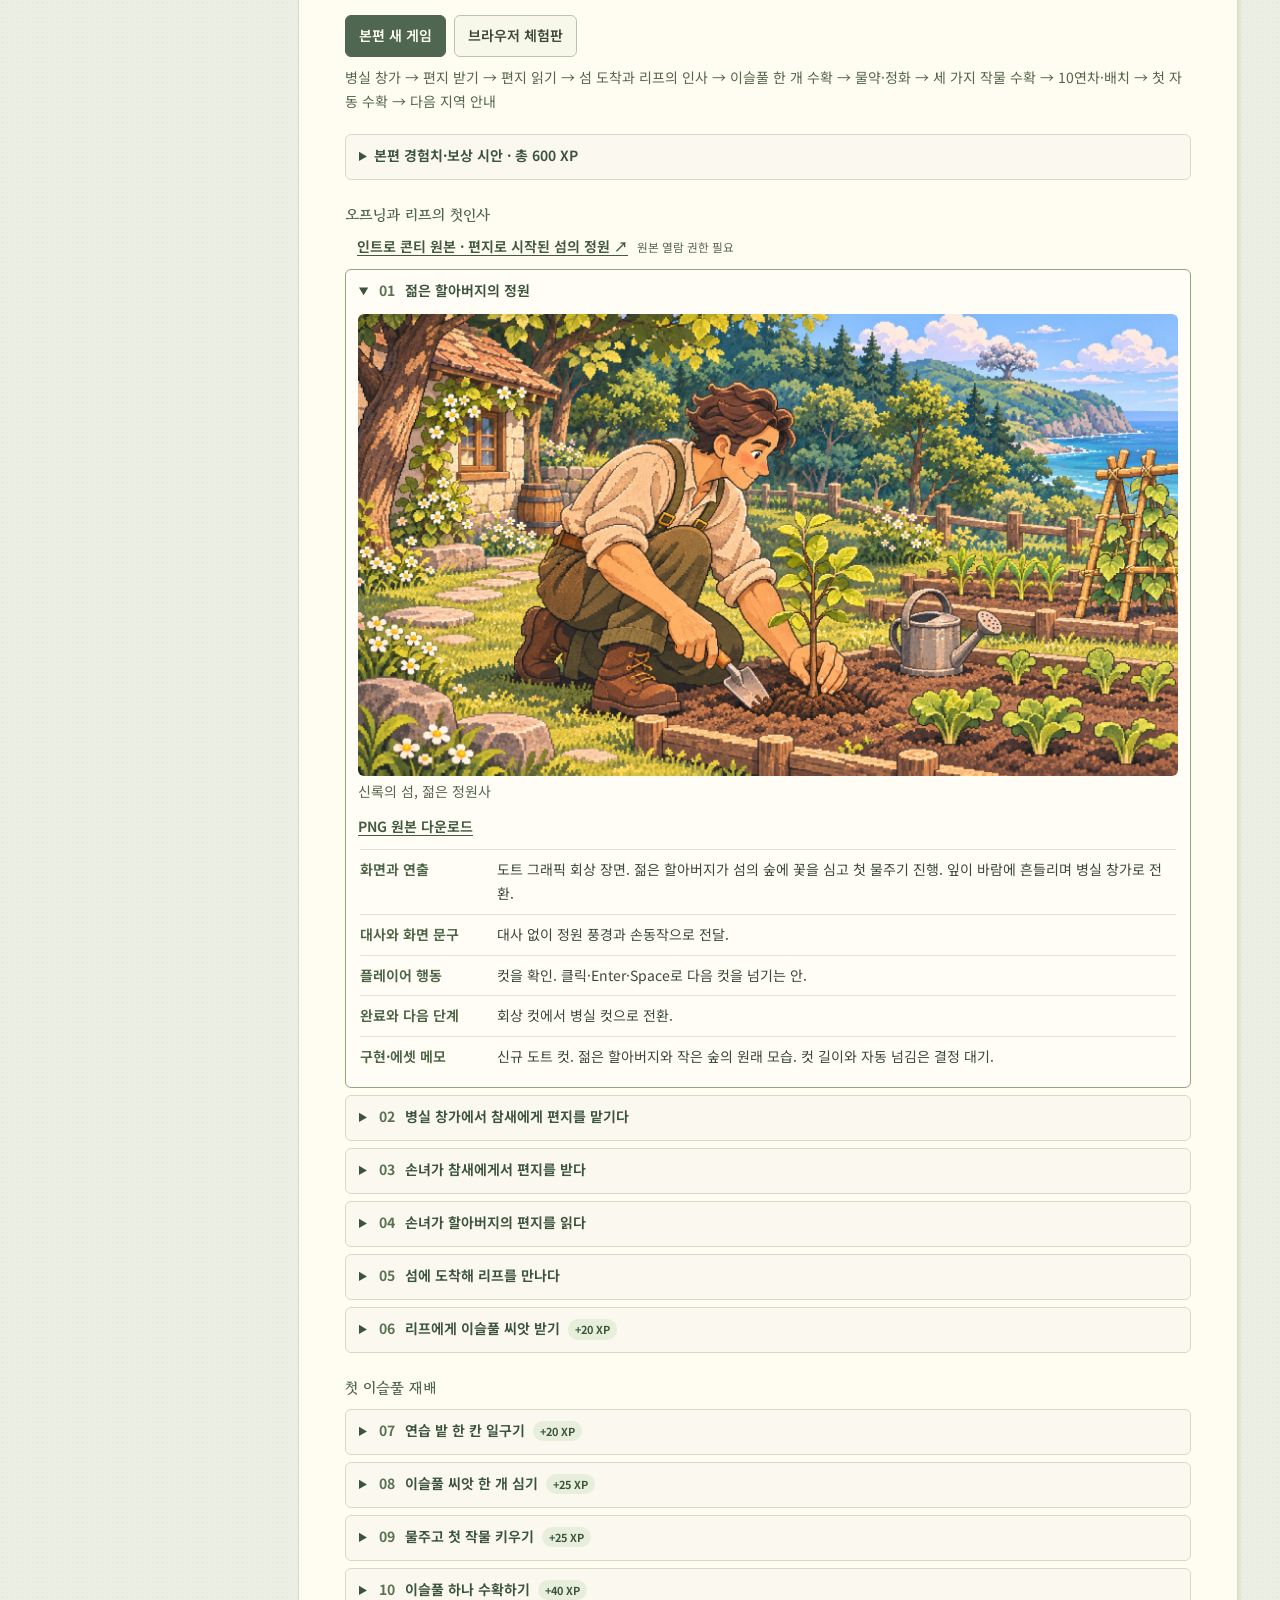
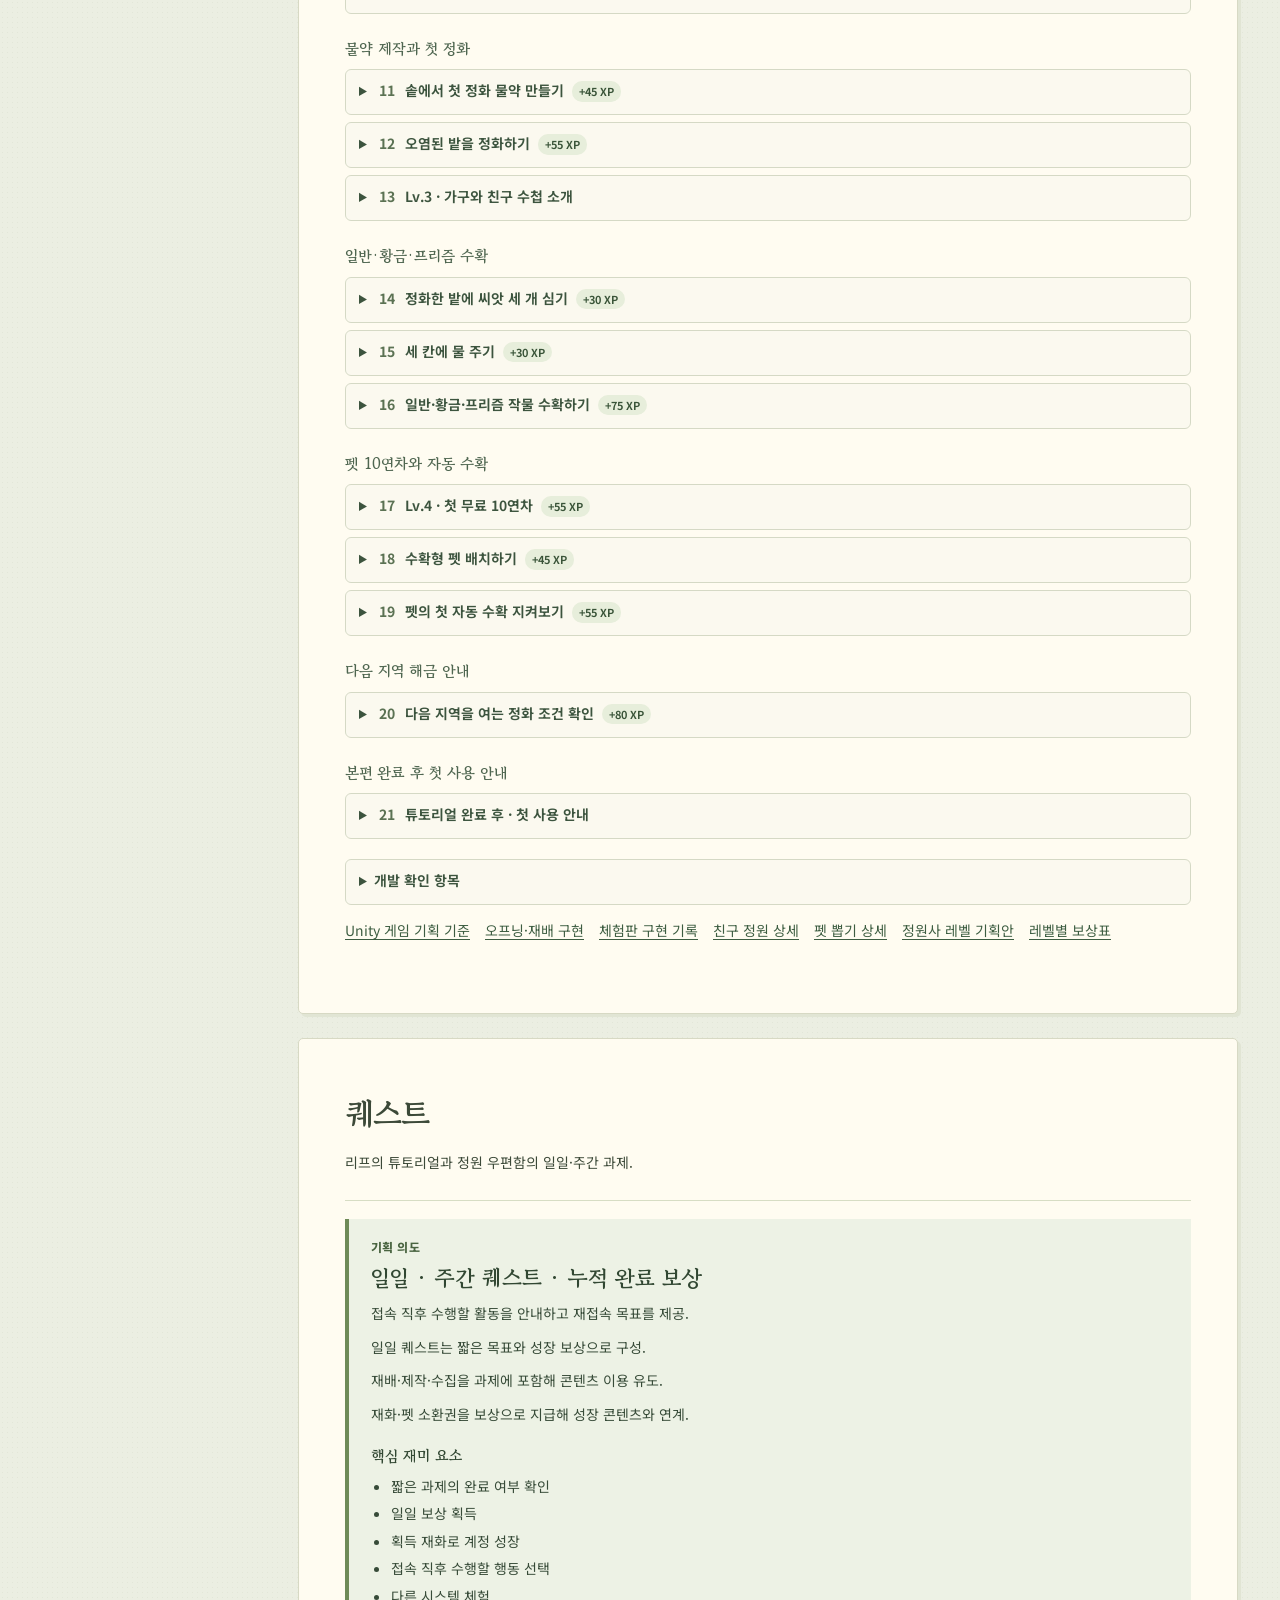
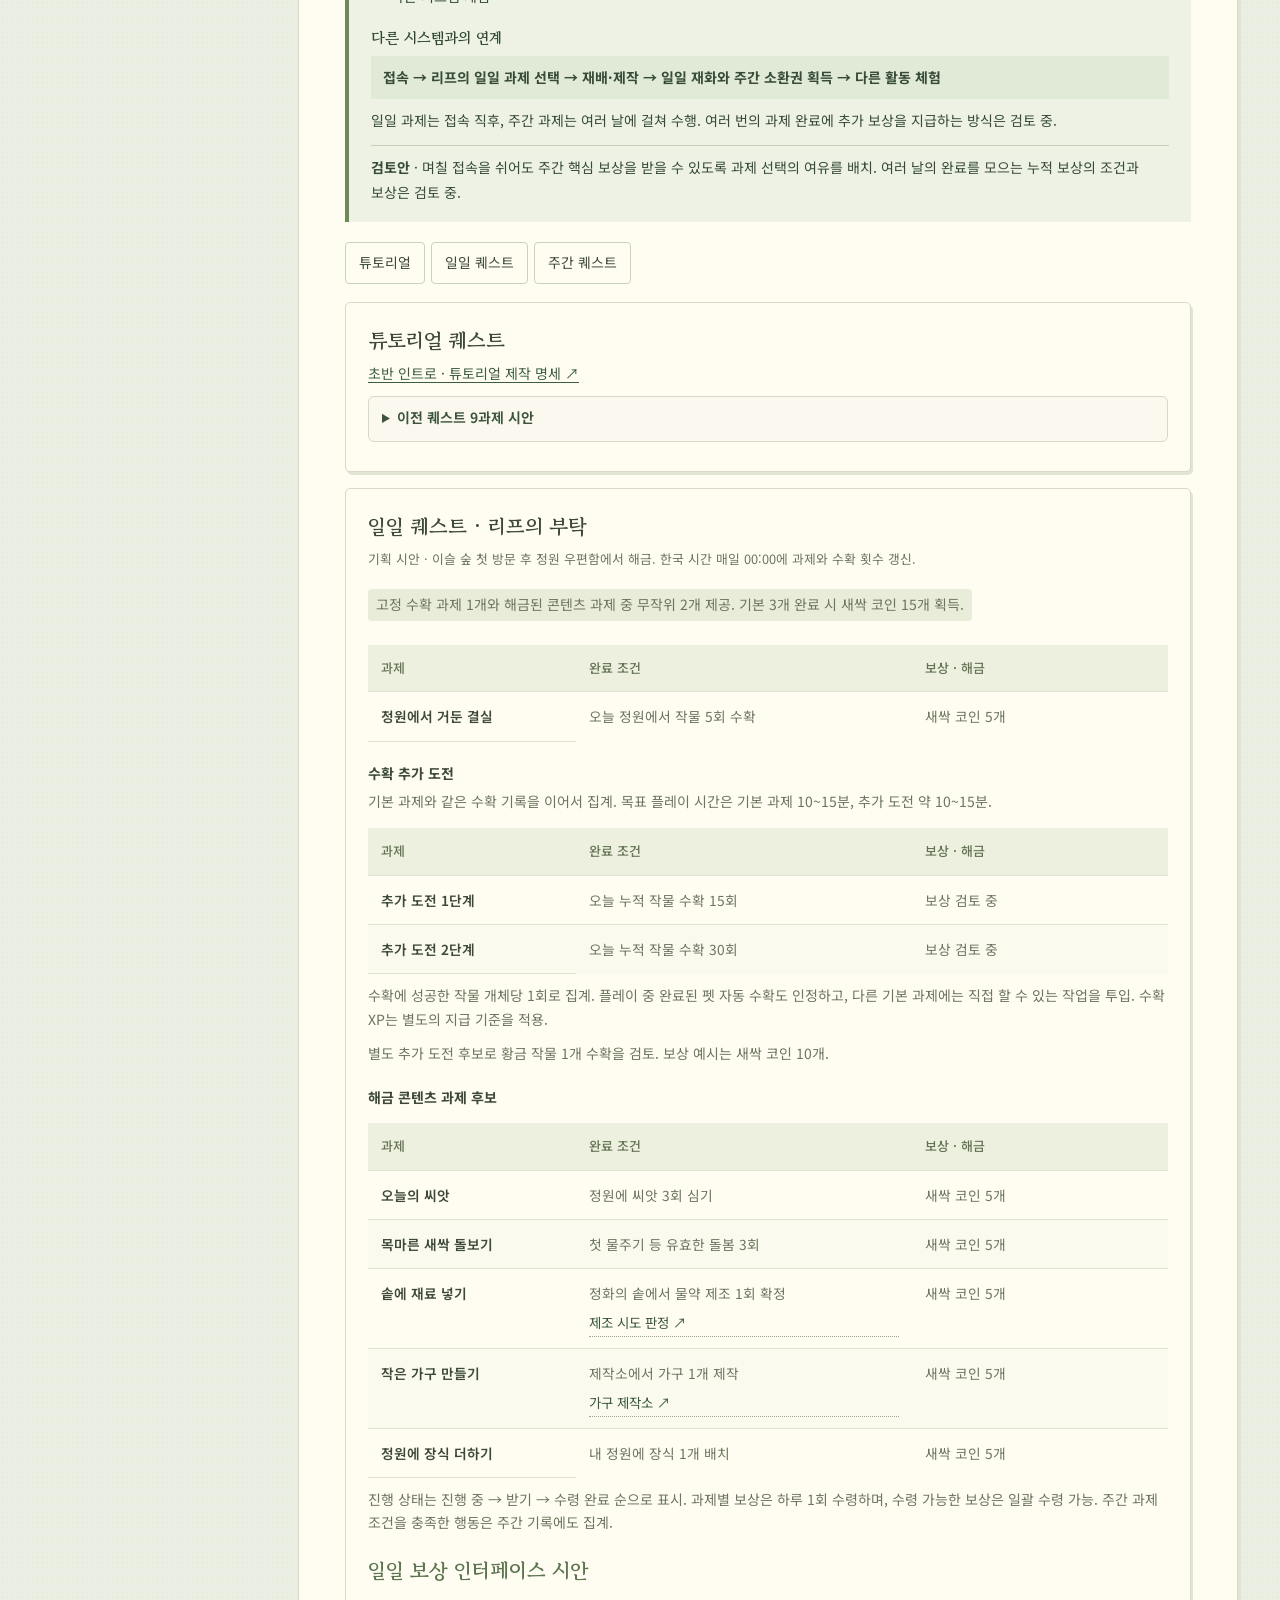
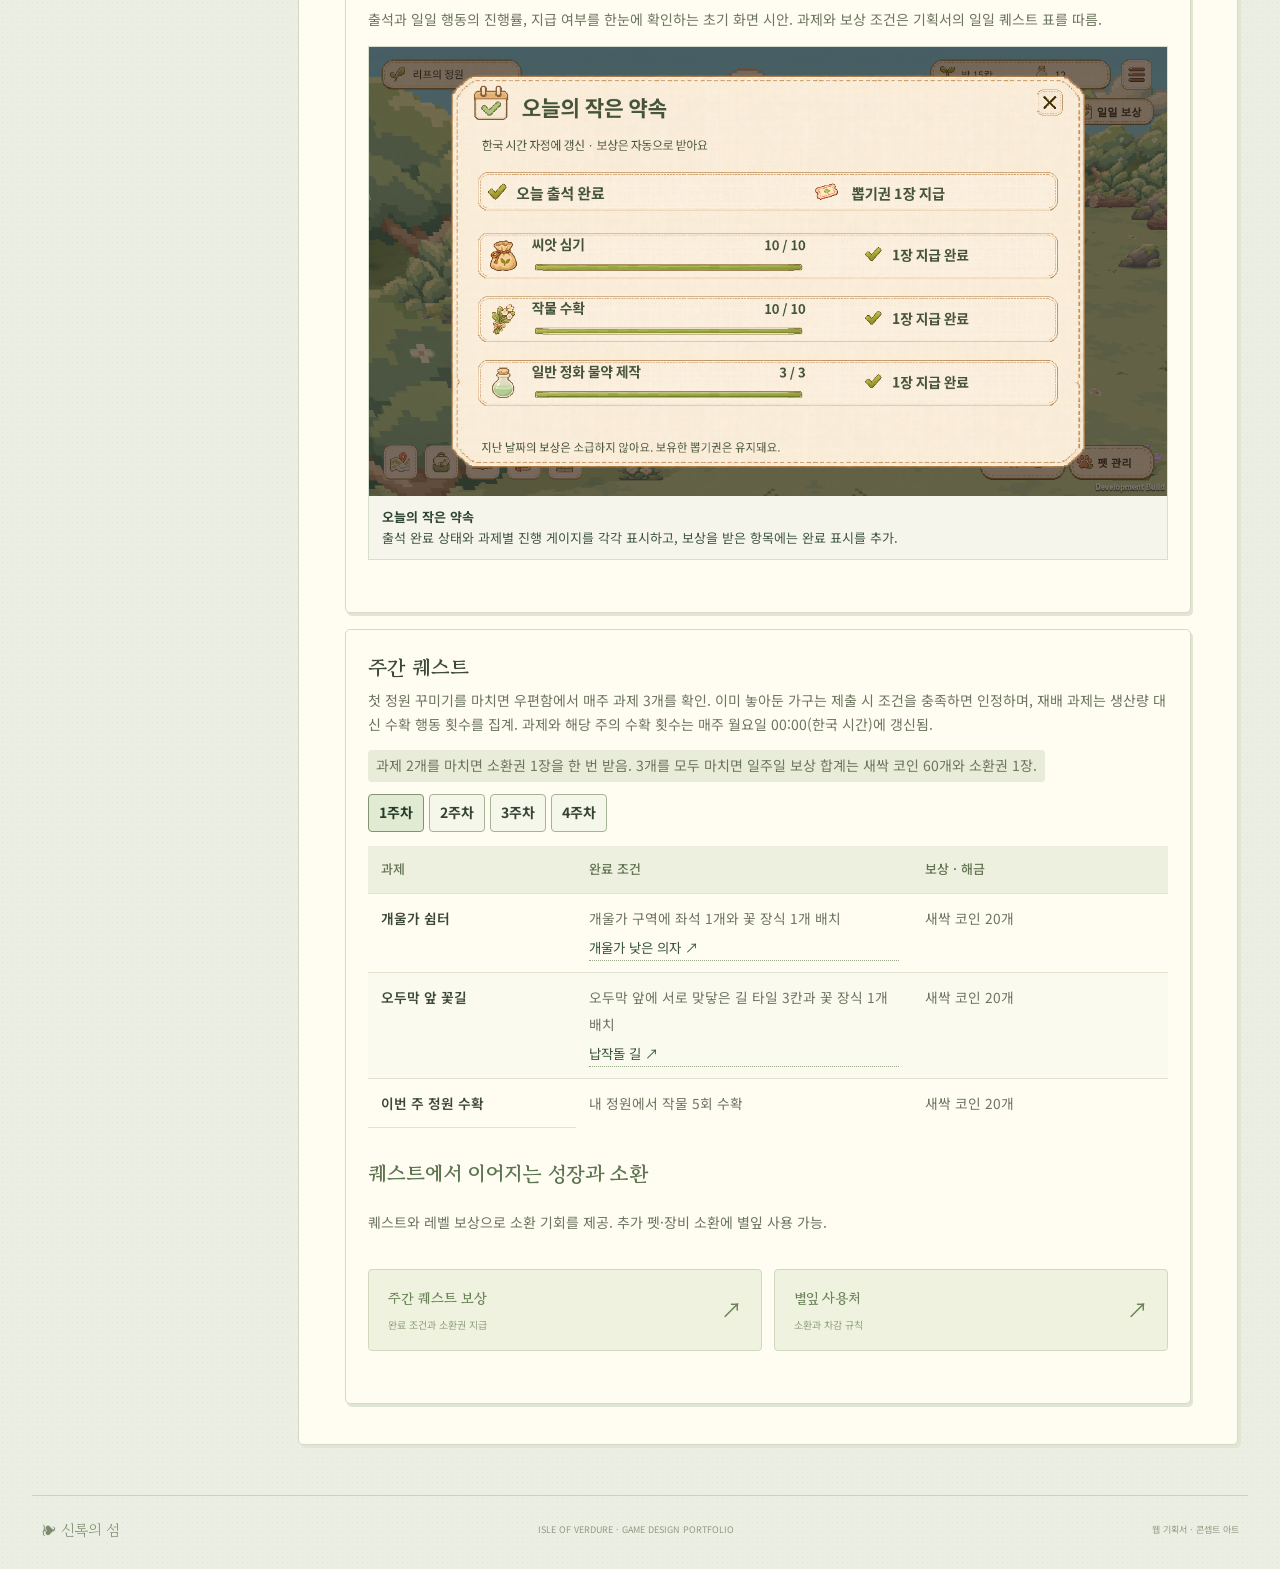
==== commit c732e27c: "Build a garden-themed interactive collaboration case study" ====
--- a/index.html
+++ b/index.html
@@ -26,39 +26,92 @@
 .common-cultivation-summary{margin:0 0 20px;padding:14px 18px;background:#f4f5e7;border:1px solid #d2dac1;border-radius:5px}.cultivation-summary-heading{display:flex;justify-content:space-between;gap:12px;color:#81946b;font-size:9px;padding-bottom:12px;border-bottom:1px solid #e0e4d1}.cultivation-summary-heading a{color:#9a9f85;font-size:8px}.common-cultivation-summary dl{display:grid;grid-template-columns:repeat(4,minmax(0,1fr));margin:13px 0 0;gap:15px}.common-cultivation-summary dt{color:#9ca489;font-size:9px}.common-cultivation-summary dd{color:#6e825b;font-size:11px;margin:6px 0 0;line-height:1.8}.stage-button small{font-family:var(--sans);font-size:8px;line-height:1.7}.stage-button[data-stage='3'] .specimen{transform:scale(1);filter:saturate(1)}@media(max-width:860px){.common-cultivation-summary dl{grid-template-columns:repeat(2,minmax(0,1fr));gap:13px}.common-cultivation-summary dd{font-size:10px}}@media(max-width:650px){.common-cultivation-summary{padding:13px;margin-bottom:20px}.common-cultivation-summary dl{gap:14px 9px}.common-cultivation-summary dd{font-size:10px}.cultivation-summary-heading{font-size:8px}.stage-button small{font-size:7px}.stage-track{gap:4px}}
 
 
-.ai-collaboration{margin:20px 0 24px;padding:clamp(18px,4vw,36px);background:var(--paper);border:1px solid var(--line);border-top:3px solid var(--green);color:var(--ink)}
+.ai-collaboration {
+  margin:20px 0 24px;
+  padding:clamp(16px,3vw,36px);
+  background:var(--paper);
+  border:1px solid var(--line);
+  border-top:3px solid var(--green);
+  color:var(--ink);
+}
 .ai-collaboration [hidden]{display:none}
-.ai-collaboration :is(h2,h3,p,dl,dd){margin:0}
+.ai-collaboration :is(h2,h3,p,ol,dl,dd){margin:0}
 .ai-collaboration p{color:var(--ink-soft);word-break:keep-all;overflow-wrap:anywhere}
+.ai-collaboration-layout{
+  display:grid;
+  grid-template-columns:minmax(250px,.8fr) minmax(0,1.18fr);
+  align-items:start;
+  gap:clamp(20px,4vw,52px);
+}
 .ai-collaboration .ai-collaboration-role{display:flex;align-items:center;gap:8px;color:var(--green);font-size:.875rem;font-weight:700}
 .ai-collaboration-role span{font-size:1.3em;line-height:1}
-.ai-collaboration-intro h2{margin:8px 0 10px;font:700 clamp(1.65rem,3.5vw,2.6rem)/1.22 var(--serif);letter-spacing:-.045em;word-break:keep-all;overflow-wrap:anywhere}
-.ai-collaboration-intro p:last-child{max-width:70ch;font-size:1rem}
-.ai-collaboration-workflow{display:grid;grid-template-columns:minmax(175px,.75fr) minmax(0,1.6fr);gap:14px;margin-top:22px}
-.ai-collaboration-steps{display:grid;align-content:start;gap:7px}
-.ai-collaboration-steps button{display:grid;grid-template-columns:22px minmax(0,1fr);gap:10px;align-items:center;min-height:54px;padding:7px 12px;border:1px solid var(--line);border-radius:6px;background:transparent;color:var(--ink);text-align:left;line-height:1.35}
-.ai-collaboration-steps button:hover{background:#f1f3e8}
-.ai-collaboration-steps button[aria-pressed="true"]{border-color:var(--green);background:#e7eddf}
-.ai-collaboration-steps button:focus-visible{outline:2px solid var(--green);outline-offset:2px}
-.ai-collaboration-steps strong,.ai-collaboration-steps small{display:block}
-.ai-collaboration-steps strong{font-size:.875rem;overflow-wrap:anywhere}
-.ai-collaboration-steps small{color:var(--ink-soft);font-size:.75rem;margin-top:2px}
-.ai-step-icon{text-align:center;font-size:1.2rem;color:var(--green)}
-.ai-collaboration-details{min-width:0;min-height:176px;padding:16px;border:1px solid var(--line);border-radius:6px;background:#f1f3e8}
-.ai-collaboration h3{font-size:1rem;line-height:1.45}
-.ai-collaboration-details p,.ai-collaboration-rule p{margin-top:5px;font-size:.9375rem}
-.ai-collaboration-details dl{display:grid;gap:4px;margin-top:12px;padding-top:10px;border-top:1px solid var(--line);font-size:.875rem}
-.ai-collaboration-details dl>div{display:grid;grid-template-columns:7em minmax(0,1fr);gap:6px}
-.ai-collaboration-details dt{color:var(--ink-soft)}
-.ai-collaboration-details dd{overflow-wrap:anywhere}
-.ai-collaboration-details code{color:var(--green)}
-.ai-collaboration-rule{margin-top:19px;padding-top:14px;border-top:1px solid var(--line)}
-@media(max-width:650px){
-  .ai-collaboration-workflow{grid-template-columns:minmax(0,1fr);gap:10px}
-  .ai-collaboration-steps{grid-template-columns:repeat(3,minmax(0,1fr))}
-  .ai-collaboration-steps button{grid-template-columns:minmax(0,1fr);gap:2px;justify-items:center;padding:7px 4px;text-align:center}
-  .ai-collaboration-steps small{display:none}
-  .ai-collaboration-details dl>div{grid-template-columns:6em minmax(0,1fr)}
+.ai-collaboration-intro h2{
+  margin:7px 0 10px;
+  font:700 clamp(1.65rem,3.45vw,2.7rem)/1.19 var(--serif);
+  letter-spacing:-.045em;
+  word-break:keep-all;
+}
+.ai-collaboration-intro p:last-child{max-width:64ch;font-size:1rem}
+.ai-garden-map{
+  padding:clamp(16px,3vw,28px);
+  border:1px solid #c9d1b8;
+  background:linear-gradient(160deg,#eef1dce8 5%,#e2ead3e5 60%,#e9eddcbf),url("island-atlas.webp") center / cover;
+}
+.ai-garden-map h3{font:700 1.35rem/1.35 var(--serif);color:#394d36}
+.ai-garden-map p{margin-top:3px;font-size:.875rem;color:#495843}
+.ai-garden-map .ai-garden-route{list-style:none;margin-top:16px;padding:0;display:grid;gap:9px}
+.ai-garden-route li{position:relative}
+.ai-garden-route li:not(:last-child)::after{
+  content:"";position:absolute;z-index:0;left:27px;top:42px;height:22px;border-left:2px dotted #718564;
+}
+.ai-garden-route button{
+  position:relative;z-index:1;display:flex;align-items:center;gap:9px;
+  max-width:100%;min-height:46px;padding:5px 12px 5px 8px;
+  border:1px solid transparent;border-radius:5px;
+  background:transparent;color:#32482e;text-align:left;
+}
+.ai-garden-route button:hover{background:#fbf9ef}
+.ai-garden-route button[aria-pressed="true"]{background:#fbf9ef;border-color:#829572;box-shadow:2px 3px 0 #7d8f662c}
+.ai-garden-route button strong{font-size:.9rem}
+.ai-garden-route .ai-stage-number{
+  display:grid;place-items:center;width:35px;height:35px;flex:none;
+  border:1px solid #8a9c77;border-radius:50%;
+  background:#fbf9ef;color:#435b3c;font-family:var(--serif);font-weight:700;
+}
+.ai-garden-route button[aria-pressed="true"] .ai-stage-number{background:#4f6650;color:#fff;border-color:#4f6650}
+.ai-garden-return{margin-top:14px!important;padding-top:10px;border-top:1px solid #a9b69a}
+.ai-collaboration .ai-stage-list{list-style:none;margin-top:18px;padding:0;border-top:1px solid var(--line)}
+.ai-stage-list li{border-bottom:1px solid var(--line)}
+.ai-stage-list li:has(.ai-stage-detail:not([hidden])){background:#f0f3e8}
+.ai-stage-list button{
+  display:grid;grid-template-columns:29px minmax(0,1fr) auto;
+  align-items:center;gap:9px;width:100%;min-height:62px;padding:8px 10px;
+  border:0;background:transparent;color:var(--ink);text-align:left;line-height:1.4;
+}
+.ai-stage-list button:hover{background:#e9eee0}
+.ai-collaboration button:focus-visible{outline:2px solid #50694c;outline-offset:2px}
+.ai-stage-list .ai-stage-number{font:700 1rem var(--serif);color:#536a4b}
+.ai-stage-list strong,.ai-stage-list small{display:block}
+.ai-stage-list strong{font-size:1rem}
+.ai-stage-list small{margin-top:3px;color:#506047;font-size:.84rem}
+.ai-stage-role{padding:3px 7px;border-radius:4px;border:1px solid #b9c7ad;color:#435740;font-size:.75rem;white-space:nowrap}
+.ai-stage-detail{padding:0 12px 14px 48px}
+.ai-stage-detail h3,.ai-collaboration-rule h3{font-size:1rem;line-height:1.45}
+.ai-stage-detail p,.ai-collaboration-rule p{margin-top:5px;font-size:.9375rem}
+.ai-stage-detail dl{display:grid;gap:4px;margin-top:10px;padding-top:8px;border-top:1px solid var(--line);font-size:.875rem}
+.ai-stage-detail dl>div{display:grid;grid-template-columns:7em minmax(0,1fr);gap:6px}
+.ai-stage-detail dt{color:var(--ink-soft)}
+.ai-stage-detail dd{overflow-wrap:anywhere}
+.ai-stage-detail code{color:var(--green)}
+.ai-collaboration-rule{margin-top:20px;padding-top:13px;border-top:1px solid var(--line)}
+@media(max-width:780px){
+  .ai-collaboration-layout{display:block}
+  .ai-garden-map{display:none}
+}
+@media(max-width:430px){
+  .ai-stage-list button{grid-template-columns:24px minmax(0,1fr) auto;gap:6px;padding-inline:7px}
+  .ai-stage-detail{padding-inline:10px}
+  .ai-stage-detail dl>div{grid-template-columns:6em minmax(0,1fr)}
 }
 </style>
   <style>
@@ -364,55 +417,87 @@
     </nav>
     <nav id="category-navigation" class="garden-plan-nav" aria-label="분류별 상세 메뉴" hidden></nav>
     <section id="ai-collaboration" class="ai-collaboration" aria-labelledby="ai-collaboration-title">
-      <header class="ai-collaboration-intro">
+      <div class="ai-collaboration-layout">
+        <div class="ai-garden-map">
+          <h3>협업 순환 지도</h3>
+          <p>단계를 선택해 작업 내용을 살펴보세요.</p>
+          <ol class="ai-garden-route" aria-label="협업 순환 지도">
+              <li><button type="button" aria-controls="ai-collaboration-plan" aria-pressed="false"><span class="ai-stage-number" aria-hidden="true">01</span><strong>기획 작업</strong></button></li>
+              <li><button type="button" aria-controls="ai-collaboration-record" aria-pressed="false"><span class="ai-stage-number" aria-hidden="true">02</span><strong>작업 정리</strong></button></li>
+              <li><button type="button" aria-controls="ai-collaboration-handoff" aria-pressed="true"><span class="ai-stage-number" aria-hidden="true">03</span><strong>공통 지식 동기화</strong></button></li>
+              <li><button type="button" aria-controls="ai-collaboration-develop" aria-pressed="false"><span class="ai-stage-number" aria-hidden="true">04</span><strong>개발 착수</strong></button></li>
+              <li><button type="button" aria-controls="ai-collaboration-update" aria-pressed="false"><span class="ai-stage-number" aria-hidden="true">05</span><strong>진행 갱신</strong></button></li>
+          </ol>
+          <p class="ai-garden-return">↻ 갱신한 기록은 다음 기획의 출발점이 됩니다.</p>
+        </div>
+        <div>
+          <header class="ai-collaboration-intro">
         <p class="ai-collaboration-role"><span aria-hidden="true">❧</span> 2인 협업 · 기획 및 인수인계 설계</p>
         <h2 id="ai-collaboration-title">AI를 활용한 협업 프로세스</h2>
         <p>기획자와 개발자가 각자 AI를 활용하다 보니, 작업 내용과 수정 사항이 여러 대화에 흩어지는 문제가 있었습니다. 이를 해결하기 위해 GitHub를 중심으로 변경 사항과 작업 진행 상황을 정리하고, 서로의 작업을 쉽게 파악하고 이어받을 수 있는 인수인계 절차를 마련했습니다.</p>
       </header>
-      <div class="ai-collaboration-workflow">
-        <div class="ai-collaboration-steps" role="group" aria-label="AI 협업의 다섯 단계">
-          <button type="button" aria-controls="ai-collaboration-plan" aria-pressed="false">
-            <span class="ai-step-icon" aria-hidden="true">✎</span><span><strong>기획 작업</strong><small>기획자 · 시작</small></span>
-          </button>
-          <button type="button" aria-controls="ai-collaboration-record" aria-pressed="false">
-            <span class="ai-step-icon" aria-hidden="true">☷</span><span><strong>작업 정리</strong><small>기획자 · 마무리</small></span>
-          </button>
-          <button type="button" aria-controls="ai-collaboration-handoff" aria-pressed="true">
-            <span class="ai-step-icon" aria-hidden="true">▤</span><span><strong>GitHub 공유</strong><small>기획자 · 인수인계</small></span>
-          </button>
-          <button type="button" aria-controls="ai-collaboration-develop" aria-pressed="false">
-            <span class="ai-step-icon" aria-hidden="true">⌘</span><span><strong>개발 착수</strong><small>개발자 · 시작</small></span>
-          </button>
-          <button type="button" aria-controls="ai-collaboration-update" aria-pressed="false">
-            <span class="ai-step-icon" aria-hidden="true">↻</span><span><strong>진행 갱신</strong><small>개발자 · 마무리</small></span>
-          </button>
-        </div>
-        <div class="ai-collaboration-details" aria-live="polite" aria-atomic="true">
-          <section id="ai-collaboration-plan" hidden>
-            <h3>최신 기록에서 시작</h3>
-            <p>최신 인수인계서를 확인하고 AI에 기획자 역할과 문서를 전달합니다. AI가 이전 인수인계서를 바탕으로 정리한 우선순위에 따라 기획서를 작성합니다.</p>
-          </section>
-          <section id="ai-collaboration-record" hidden>
-            <h3>변경 사항과 다음 할 일 정리</h3>
+          <ol class="ai-stage-list" aria-label="협업 단계별 설명">
+            <li>
+              <button type="button" aria-controls="ai-collaboration-plan" aria-expanded="false">
+                <span class="ai-stage-number" aria-hidden="true">01</span>
+                <span><strong>기획 작업</strong><small>최신 개발 기록에서 기획 작업의 우선순위 정리</small></span>
+                <span class="ai-stage-role">기획자 + AI</span>
+              </button>
+              <section class="ai-stage-detail" id="ai-collaboration-plan" hidden>
+                <h3>최신 기록에서 시작</h3>
+            <p>개발자가 GitHub에 업데이트한 인수인계 내역을 읽고 이전 작업의 진행 상황을 확인합니다. 작업을 시작할 때 AI에 “나는 기획자입니다”라고 역할을 알리고, 기획에 적합한 작업 환경을 갖추기 위해 기획 역할에 맞는 에이전트를 호출합니다. 에이전트가 인수인계서를 바탕으로 정리한 우선순위에 따라 기획 작업을 진행합니다.</p>
+              </section>
+            </li>
+            <li>
+              <button type="button" aria-controls="ai-collaboration-record" aria-expanded="false">
+                <span class="ai-stage-number" aria-hidden="true">02</span>
+                <span><strong>작업 정리</strong><small>변경 사항과 남은 작업을 검토하고 우선순위 지정</small></span>
+                <span class="ai-stage-role">기획자</span>
+              </button>
+              <section class="ai-stage-detail" id="ai-collaboration-record" hidden>
+                <h3>변경 사항과 다음 할 일 정리</h3>
             <p>기획을 마치면 개발자가 확인할 변경 사항을 요약합니다. 완료한 작업과 남은 작업을 구분하고, 남은 작업에는 P0~P3 우선순위를 매깁니다.</p>
-          </section>
-          <section id="ai-collaboration-handoff">
-            <h3>Markdown 인수인계서</h3>
-            <p>두 사람이 함께 쓸 공통 양식을 만들었습니다. 기준 버전, 검토 상태, 작업 목록을 Markdown 인수인계서에 담아 GitHub에 올립니다.</p>
+              </section>
+            </li>
+            <li>
+              <button type="button" aria-controls="ai-collaboration-handoff" aria-expanded="true">
+                <span class="ai-stage-number" aria-hidden="true">03</span>
+                <span><strong>공통 지식 동기화</strong><small>기획·개발 에이전트가 같은 인수인계서를 참조</small></span>
+                <span class="ai-stage-role">기획자 + 개발자</span>
+              </button>
+              <section class="ai-stage-detail" id="ai-collaboration-handoff">
+                <h3>Markdown 인수인계서</h3>
+            <p>기획·개발 에이전트가 같은 작업 배경에서 출발할 수 있도록 공통 인수인계 양식을 만들었습니다. 기준 버전, 검토 상태, 변경 사항과 남은 작업을 Markdown 문서에 담아 GitHub에 공유합니다.</p>
             <dl>
               <div><dt>게임 기준 버전</dt><dd><code>0.6.44 · main · e4c6e1b</code></dd></div>
               <div><dt>인수인계서</dt><dd>v1.0 · 승인본</dd></div>
               <div><dt>작업 목록</dt><dd>완료한 작업과 남은 작업, P0~P3 체크리스트</dd></div>
             </dl>
-          </section>
-          <section id="ai-collaboration-develop" hidden>
-            <h3>우선순위를 작업 순서로</h3>
+              </section>
+            </li>
+            <li>
+              <button type="button" aria-controls="ai-collaboration-develop" aria-expanded="false">
+                <span class="ai-stage-number" aria-hidden="true">04</span>
+                <span><strong>개발 착수</strong><small>개발자 역할과 문서를 전달해 작업 순서 구체화</small></span>
+                <span class="ai-stage-role">개발자 + AI</span>
+              </button>
+              <section class="ai-stage-detail" id="ai-collaboration-develop" hidden>
+                <h3>우선순위를 작업 순서로</h3>
             <p>최신 인수인계서를 확인하고 AI에 개발자 역할과 문서를 전달합니다. AI가 기존 체크리스트를 바탕으로 정리한 우선순위에 따라 개발을 시작합니다.</p>
-          </section>
-          <section id="ai-collaboration-update" hidden>
-            <h3>다음 작업을 위해 기록 갱신</h3>
+              </section>
+            </li>
+            <li>
+              <button type="button" aria-controls="ai-collaboration-update" aria-expanded="false">
+                <span class="ai-stage-number" aria-hidden="true">05</span>
+                <span><strong>진행 갱신</strong><small>완료한 작업과 남은 작업을 기록해 다음 기획으로</small></span>
+                <span class="ai-stage-role">개발자</span>
+              </button>
+              <section class="ai-stage-detail" id="ai-collaboration-update" hidden>
+                <h3>다음 작업을 위해 기록 갱신</h3>
             <p>개발을 마치면 진행 상황과 남은 작업을 GitHub에 공유합니다. 다음 작업자는 갱신된 기록을 확인하고 작업을 시작합니다.</p>
-          </section>
+              </section>
+            </li>
+          </ol>
         </div>
       </div>
       <div class="ai-collaboration-rule">
@@ -5877,13 +5962,17 @@
 const collaborationSteps = [...collaboration.querySelectorAll('button[aria-controls]')];
 for (const step of collaborationSteps) {
  step.addEventListener('click', () => {
+  const target = step.getAttribute('aria-controls');
   for (const button of collaborationSteps) {
-   const selected = button === step;
-   button.setAttribute('aria-pressed', String(selected));
-   document.getElementById(button.getAttribute('aria-controls')).hidden = !selected;
+   const panelId = button.getAttribute('aria-controls');
+   const selected = panelId === target;
+   const state = button.hasAttribute('aria-expanded') ? 'aria-expanded' : 'aria-pressed';
+   button.setAttribute(state, String(selected));
+   document.getElementById(panelId).hidden = !selected;
   }
  });
 }
+
 let lastView='';
 function route(initial=false){
  document.body.classList.remove('print-preview-mode');
